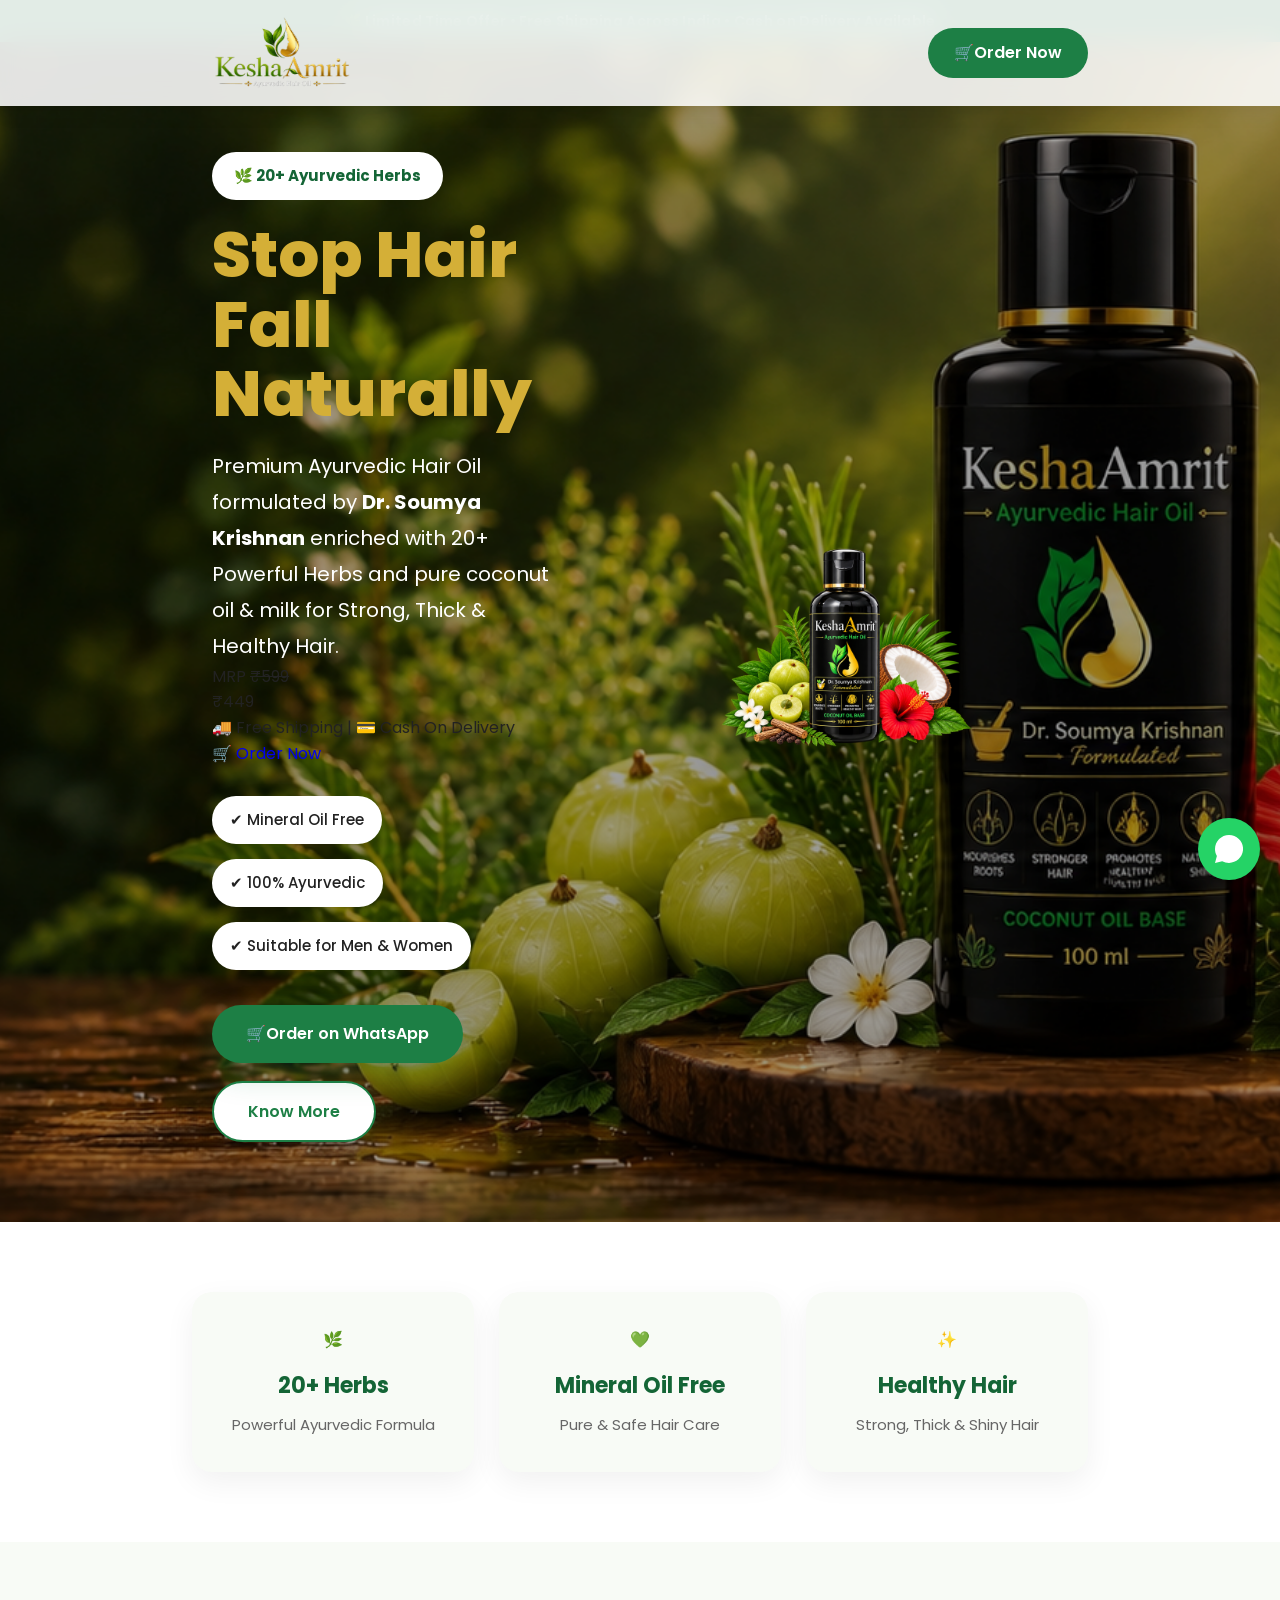
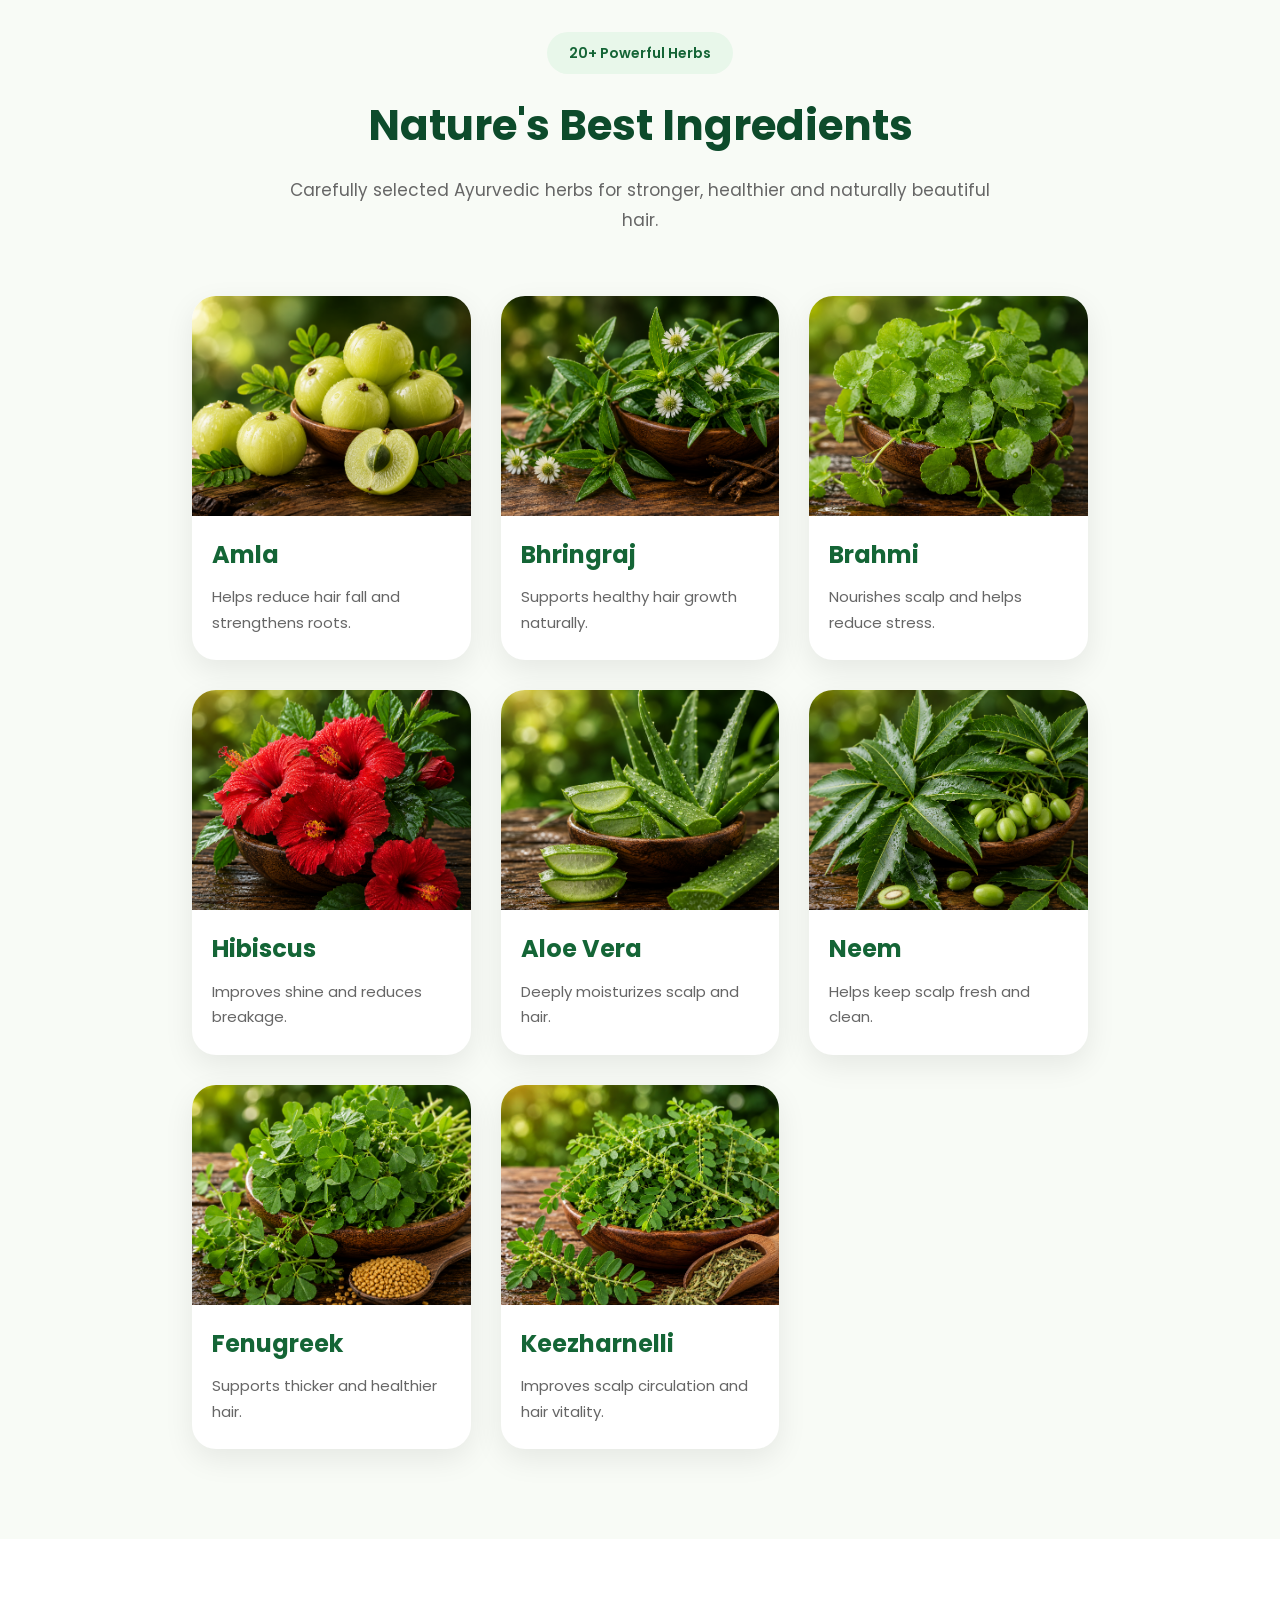
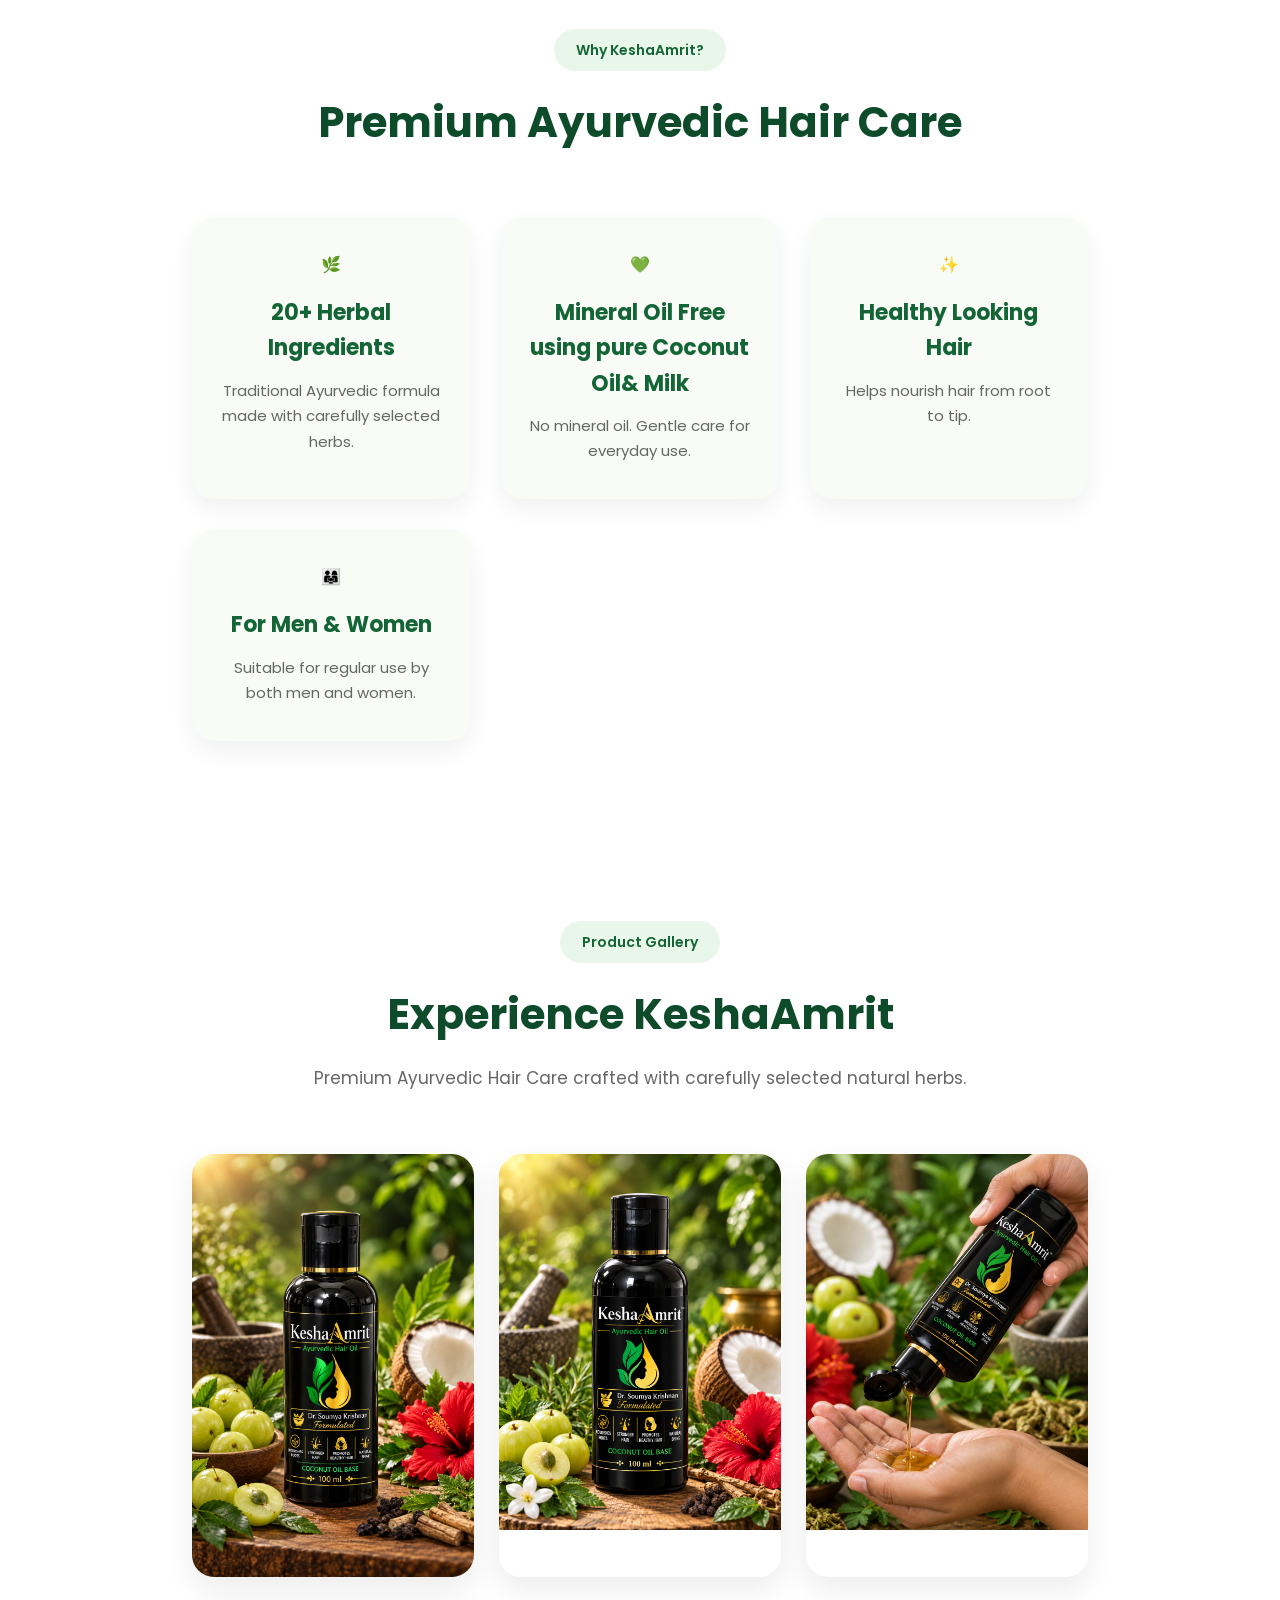
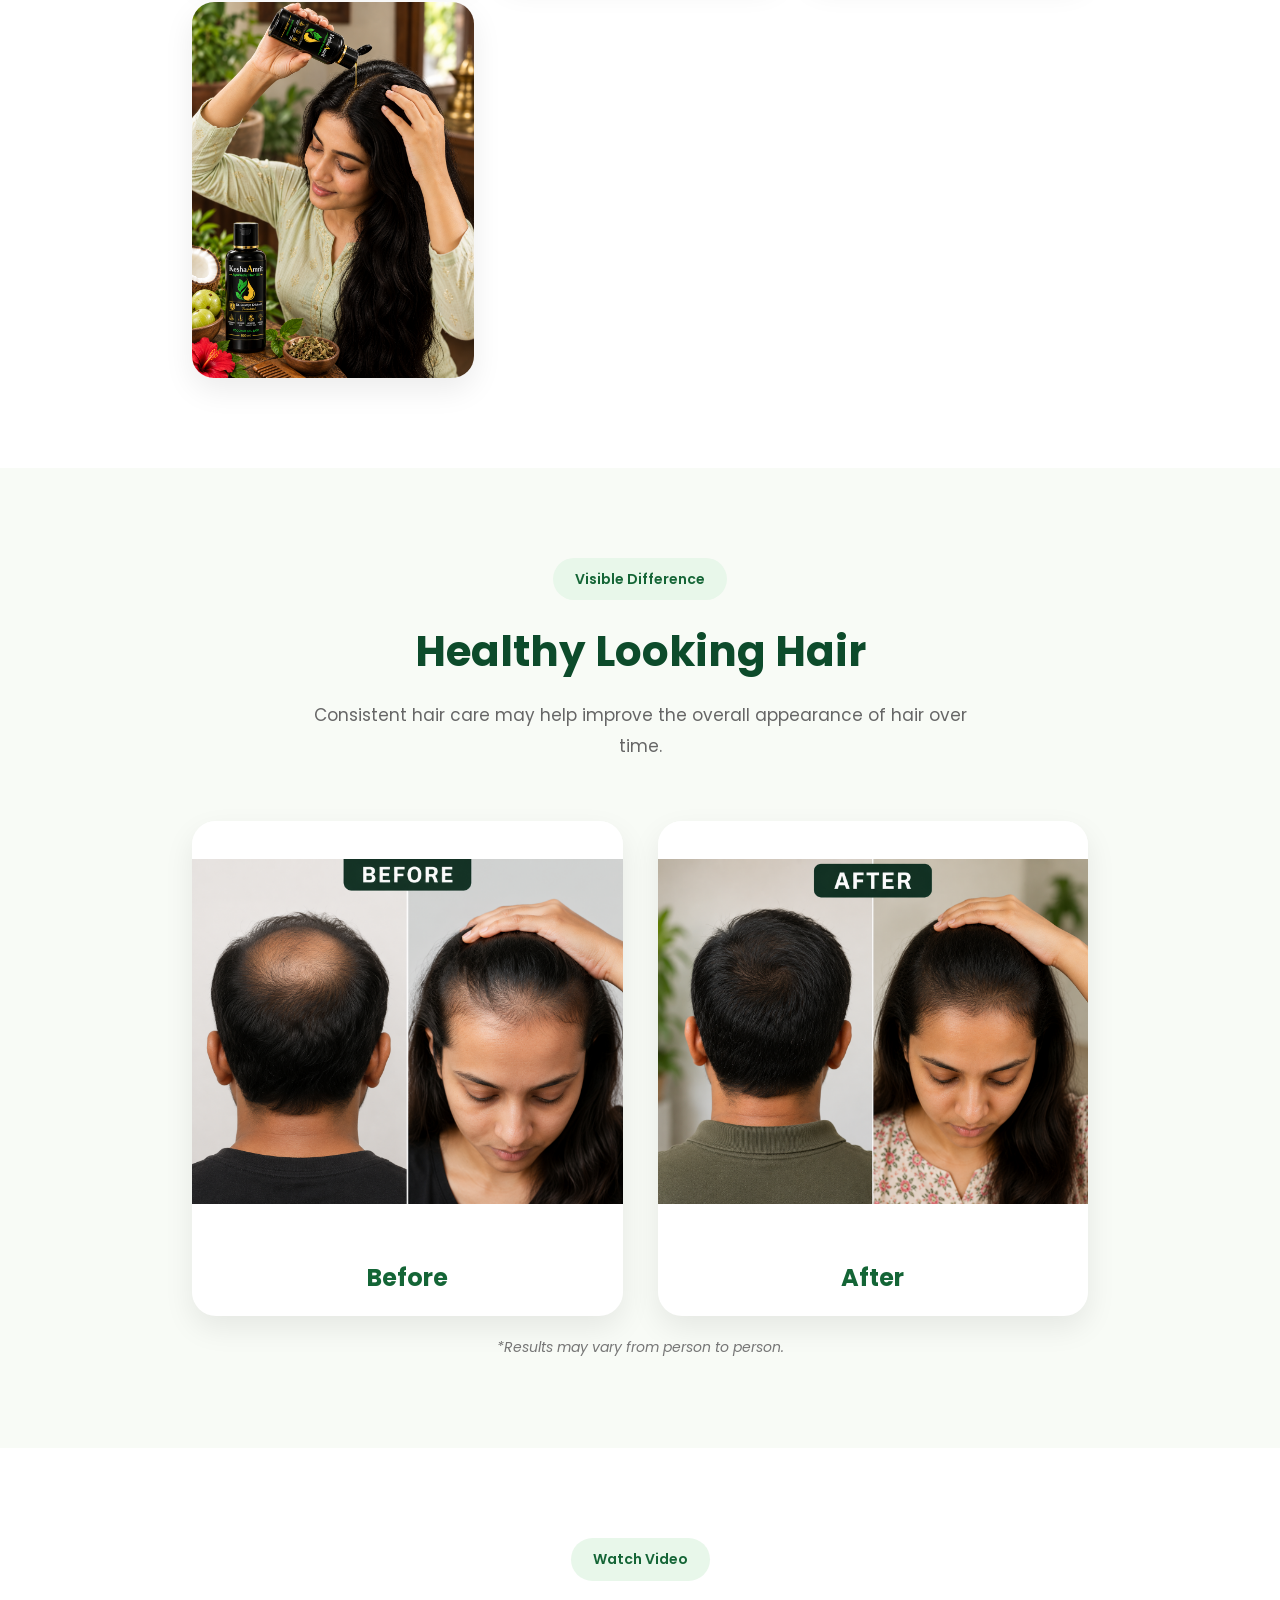
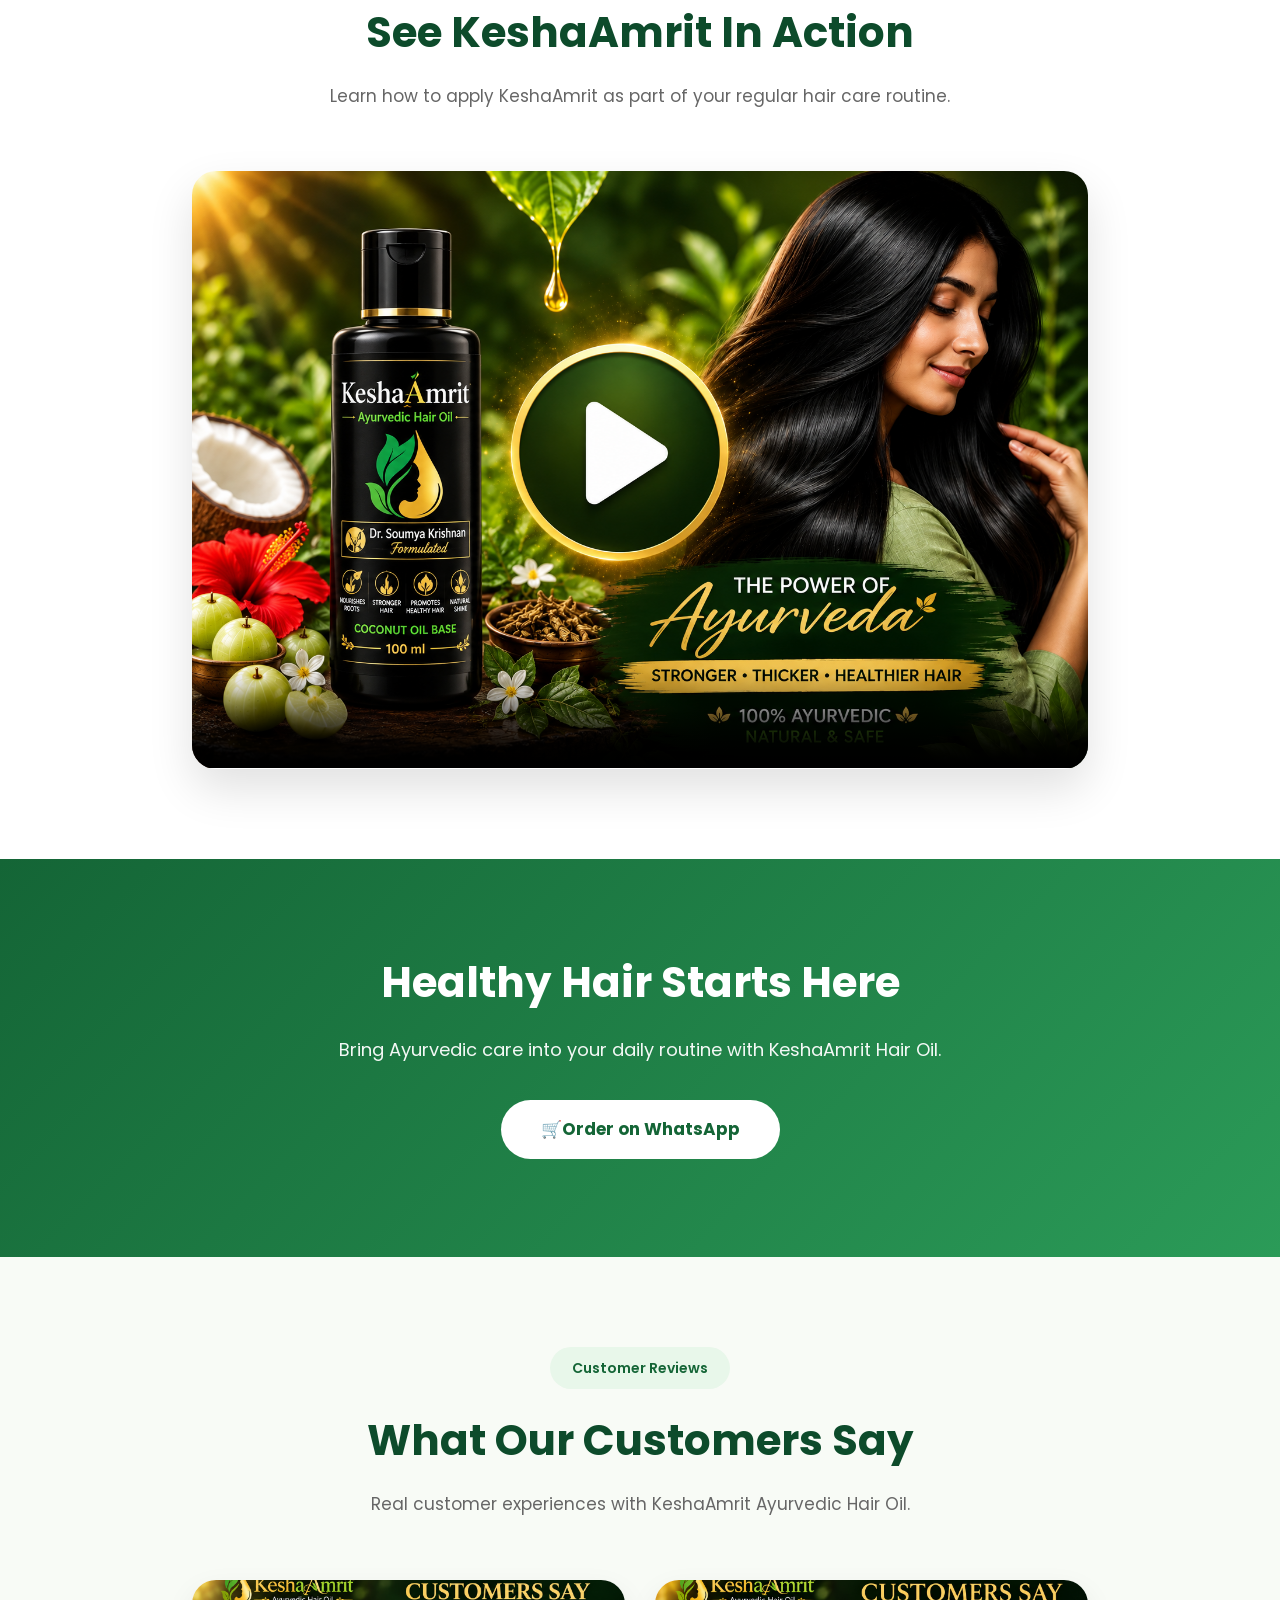
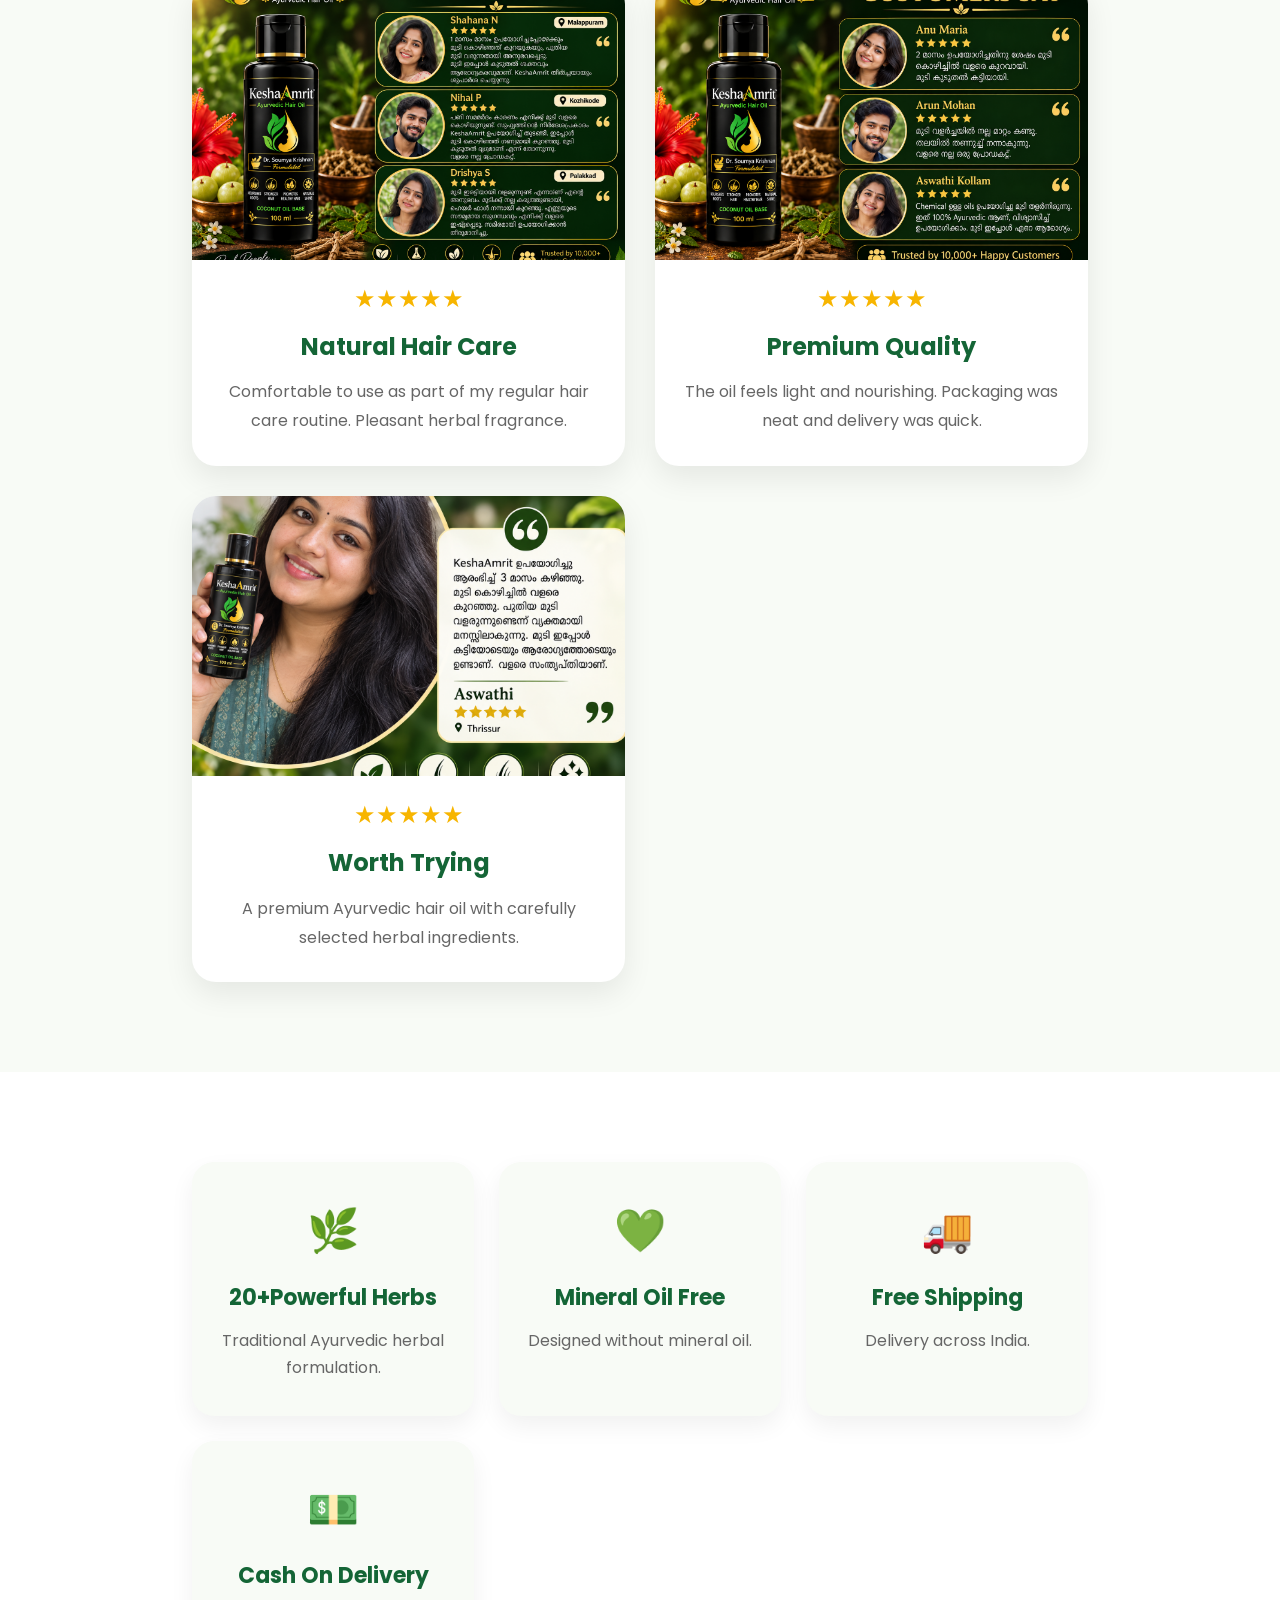
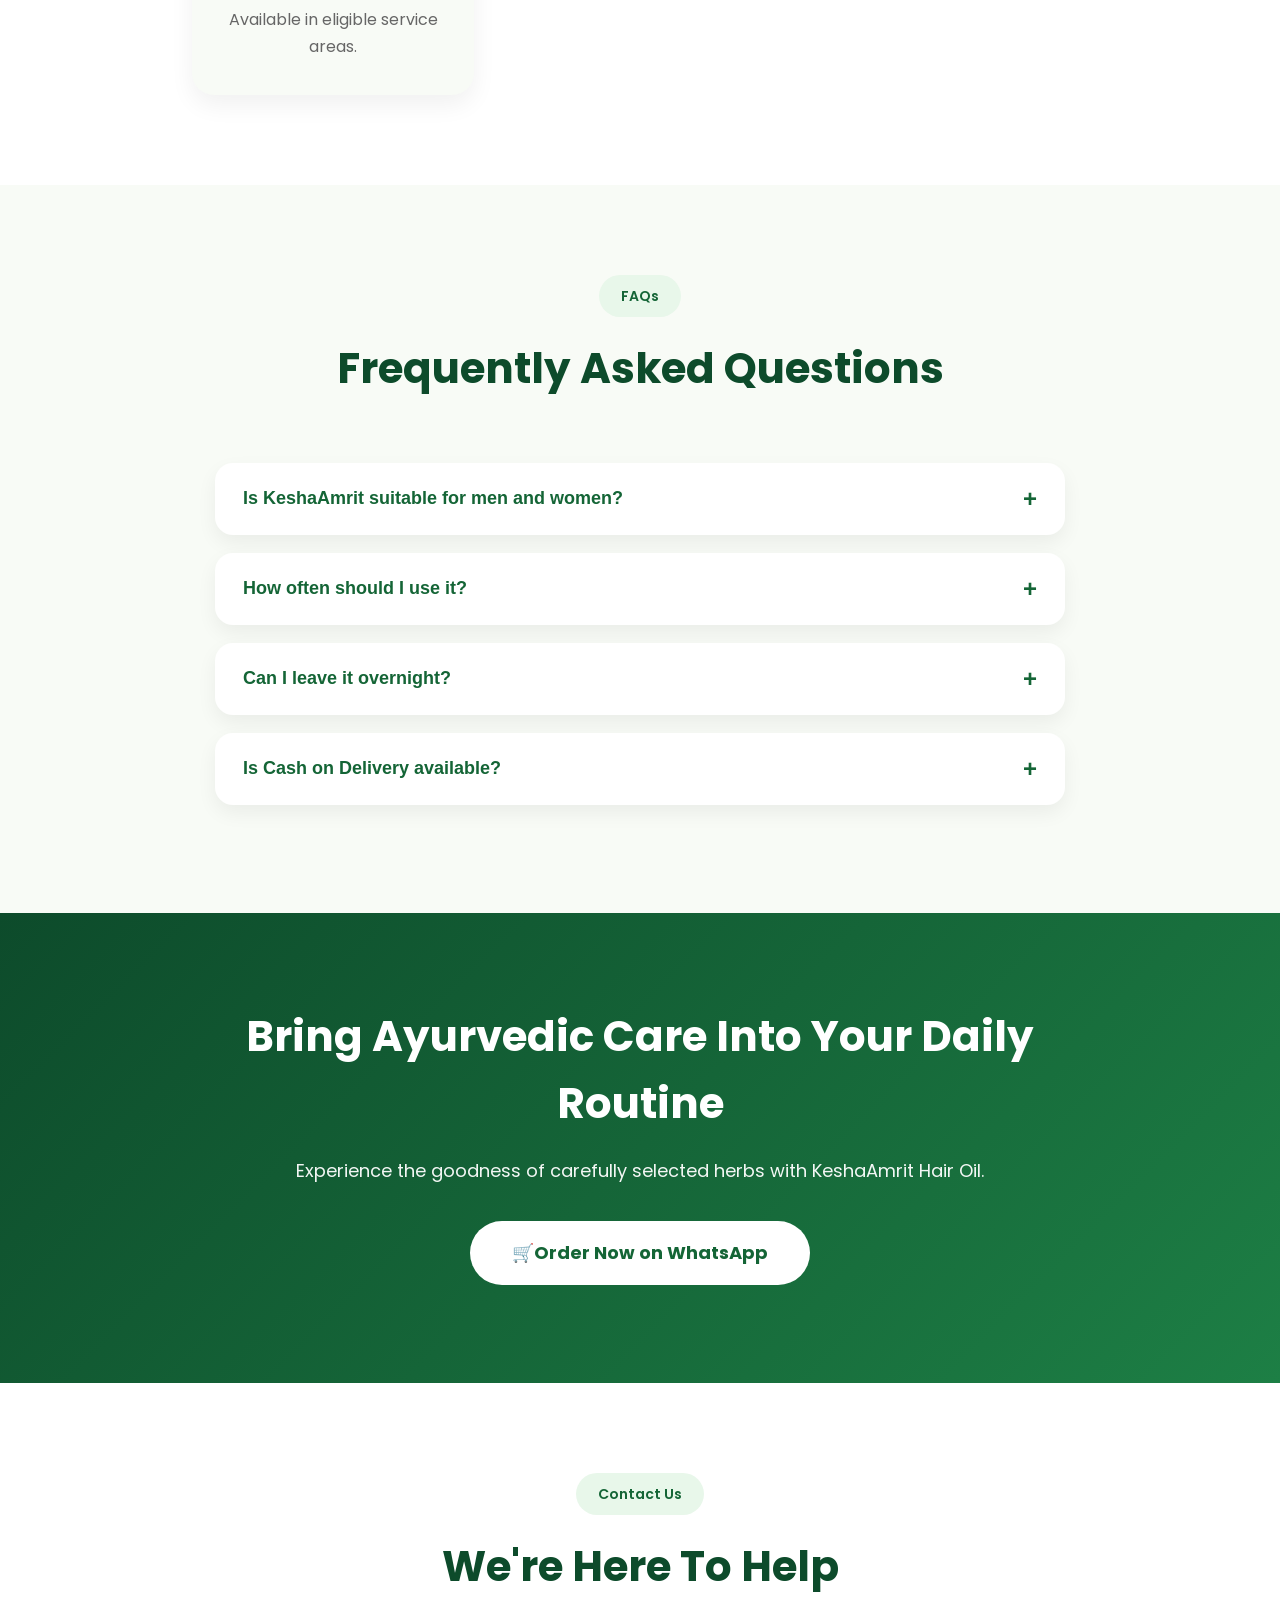
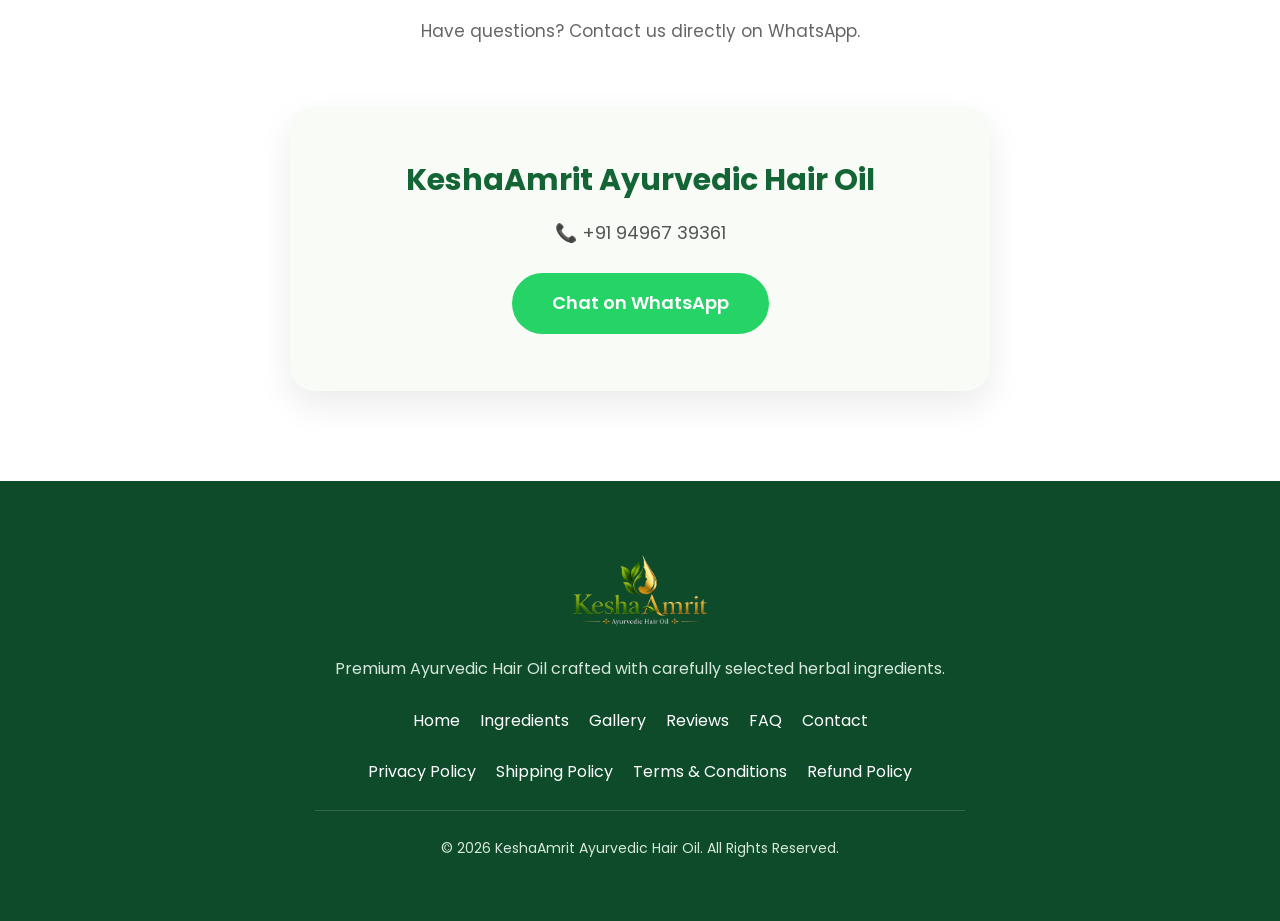
==== index.html @ a68b41e3 "Update index.html" ====
<!DOCTYPE html>
<html lang="en">
<head>
    <meta charset="UTF-8">
    <meta name="viewport" content="width=device-width, initial-scale=1.0">
    <title>KeshaAmrit Ayurvedic Hair Oil formulated by Dr.Soumya Krishnan</title>

    <link rel="preconnect" href="https://fonts.googleapis.com">
    <link rel="preconnect" href="https://fonts.gstatic.com" crossorigin>

    <link href="https://fonts.googleapis.com/css2?family=Poppins:wght@400;500;600;700&display=swap" rel="stylesheet">

    <link rel="stylesheet" href="style.css">
</head>
<body>
<div class="top-bar">
    🌿 Limited Time Offer • Free Shipping Across India • Cash on Delivery Available
</div>
<!-- ===== HEADER ===== -->
<header class="header">
    <div class="container nav">

        <a href="#" class="logo">
            <img src="logo.png" alt="KeshaAmrit Logo">
        </a>
<meta name="viewport" content="width=device-width, initial-scale=1.0">
        <a href="https://wa.me/919496739361" class="order-btn">
            🛒Order Now
        </a>

    </div>
</header>

<!-- ===== HERO ===== -->
<section class="hero">

    <div class="hero-overlay"></div>

    <img src="hero-bg.jpg"
         class="hero-bg"
         alt="KeshaAmrit Background">

    <div class="container hero-content">

        <div class="hero-left">

            <span class="premium-badge">
                🌿 20+ Ayurvedic Herbs
            </span>

            <h1>
                Stop Hair Fall<br>
                Naturally
            </h1>

            <p>
                Premium Ayurvedic Hair Oil formulated by
<strong class="doctor-name">Dr. Soumya Krishnan</strong> enriched with
                20+ Powerful Herbs and pure coconut oil & milk for Strong,
                Thick & Healthy Hair.
            </p>
<div class="product-price">

    <div class="mrp">
        MRP <del>₹599</del>
    </div>

    <div class="sale-price">
        ₹449
    </div>

    <div class="price-benefits">
        🚚 Free Shipping <span>|</span> 💳 Cash On Delivery
    </div>

    <a href="https://wa.me/919496739361" class="price-order-btn">
        🛒 Order Now
    </a>

</div>
            <div class="hero-features">

                <div class="feature">
                    ✔ Mineral Oil Free
                </div>

                <div class="feature">
                    ✔ 100% Ayurvedic
                </div>

                <div class="feature">
                    ✔ Suitable for Men & Women
                </div>

            </div>

            <div class="hero-buttons">

                <a href="https://wa.me/919496739361"
                   class="btn-primary">
                   🛒Order on WhatsApp
                </a>

                <a href="#ingredients"
                   class="btn-secondary">
                   Know More
                </a>

            </div>

        </div>

        <div class="hero-right">

            <img src="bottle.png"
                 alt="KeshaAmrit Hair Oil"
                 class="hero-bottle">

        </div>

    </div>

</section>

<!-- ===== BENEFITS STRIP ===== -->

<section class="benefit-strip">

<div class="container benefit-grid">

<div class="benefit-card">
🌿
<h3>20+ Herbs</h3>
<p>Powerful Ayurvedic Formula</p>
</div>

<div class="benefit-card">
💚
<h3>Mineral Oil Free</h3>
<p>Pure & Safe Hair Care</p>
</div>

<div class="benefit-card">
✨
<h3>Healthy Hair</h3>
<p>Strong, Thick & Shiny Hair</p>
</div>

</div>

</section>

<!-- INGREDIENT SECTION STARTS BELOW -->
<!-- ===========================
     INGREDIENTS SECTION
=========================== -->

<section class="ingredients" id="ingredients">

    <div class="container">

        <div class="section-title">

            <span>20+ Powerful Herbs</span>

            <h2>
                Nature's Best Ingredients
            </h2>

            <p>
                Carefully selected Ayurvedic herbs
                for stronger, healthier and naturally
                beautiful hair.
            </p>

        </div>

        <div class="ingredient-grid">

            <div class="ingredient-card">
                <img src="amla.jpg" alt="Amla">
                <h3>Amla</h3>
                <p>Helps reduce hair fall and strengthens roots.</p>
            </div>

            <div class="ingredient-card">
                <img src="bhringraj.jpg" alt="Bhringraj">
                <h3>Bhringraj</h3>
                <p>Supports healthy hair growth naturally.</p>
            </div>

            <div class="ingredient-card">
                <img src="brahmi.jpg" alt="Brahmi">
                <h3>Brahmi</h3>
                <p>Nourishes scalp and helps reduce stress.</p>
            </div>

            <div class="ingredient-card">
                <img src="hibiscus.jpg" alt="Hibiscus">
                <h3>Hibiscus</h3>
                <p>Improves shine and reduces breakage.</p>
            </div>

            <div class="ingredient-card">
                <img src="aloe-vera.jpg" alt="Aloe Vera">
                <h3>Aloe Vera</h3>
                <p>Deeply moisturizes scalp and hair.</p>
            </div>

            <div class="ingredient-card">
                <img src="neem.jpg" alt="Neem">
                <h3>Neem</h3>
                <p>Helps keep scalp fresh and clean.</p>
            </div>

            <div class="ingredient-card">
                <img src="fenugreek.jpg" alt="Fenugreek">
                <h3>Fenugreek</h3>
                <p>Supports thicker and healthier hair.</p>
            </div>

            <div class="ingredient-card">
                <img src="rosemary.jpg" alt="Rosemary">
                <h3>Keezharnelli</h3>
                <p>Improves scalp circulation and hair vitality.</p>
            </div>

        </div>

    </div>

</section>


<!-- ===========================
     WHY CHOOSE US
=========================== -->

<section class="why-us">

    <div class="container">

        <div class="section-title">

            <span>Why KeshaAmrit?</span>

            <h2>
                Premium Ayurvedic Hair Care
            </h2>

        </div>

        <div class="why-grid">

            <div class="why-card">
                🌿
                <h3>20+ Herbal Ingredients</h3>
                <p>Traditional Ayurvedic formula made with carefully selected herbs.</p>
            </div>

            <div class="why-card">
                💚
                <h3>Mineral Oil Free using pure Coconut Oil& Milk</h3>
                <p>No mineral oil. Gentle care for everyday use.</p>
            </div>

            <div class="why-card">
                ✨
                <h3>Healthy Looking Hair</h3>
                <p>Helps nourish hair from root to tip.</p>
            </div>

            <div class="why-card">
                👨‍👩‍👧
                <h3>For Men & Women</h3>
                <p>Suitable for regular use by both men and women.</p>
            </div>

        </div>

    </div>

</section>

<!-- ===== GALLERY SECTION STARTS BELOW ===== -->
<!-- ==========================================
        GALLERY SECTION
=========================================== -->

<section class="gallery" id="gallery">

<div class="container">

<div class="section-title">

<span>Product Gallery</span>

<h2>Experience KeshaAmrit</h2>

<p>
Premium Ayurvedic Hair Care crafted
with carefully selected natural herbs.
</p>

</div>

<div class="gallery-grid">

<div class="gallery-item">
<img src="gallery1.jpg" alt="Gallery 1">
</div>

<div class="gallery-item">
<img src="gallery2.jpg" alt="Gallery 2">
</div>

<div class="gallery-item">
<img src="gallery3.jpg" alt="Gallery 3">
</div>

<div class="gallery-item">
<img src="gallery4.jpg" alt="Gallery 4">
</div>

</div>

</div>

</section>



<!-- ==========================================
        BEFORE AFTER
=========================================== -->

<section class="before-after">

<div class="container">

<div class="section-title">

<span>Visible Difference</span>

<h2>Healthy Looking Hair</h2>

<p>
Consistent hair care may help improve
the overall appearance of hair over time.
</p>

</div>

<div class="compare-grid">

<div class="compare-card">

<img src="before.jpg">

<h3>Before</h3>

</div>

<div class="compare-card">

<img src="after.jpg">

<h3>After</h3>

</div>

</div>

<p class="compare-note">

*Results may vary from person to person.

</p>

</div>

</section>



<!-- ==========================================
        VIDEO SECTION
=========================================== -->

<section class="video-section" id="video">

<div class="container">

<div class="section-title">

<span>Watch Video</span>

<h2>See KeshaAmrit In Action</h2>

<p>

Learn how to apply KeshaAmrit
as part of your regular hair care routine.

</p>

</div>

<div class="video-wrapper">

<video

poster="video-thumbnail.jpg"

controls

preload="metadata"

playsinline>

<source

src="keshaamrit-video.mp4"

type="video/mp4">

Your browser does not support video.

</video>

</div>

</div>

</section>



<!-- ==========================================
        CTA SECTION
=========================================== -->

<section class="cta-section">

<div class="container">

<h2>

Healthy Hair Starts Here

</h2>

<p>

Bring Ayurvedic care into your daily routine
with KeshaAmrit Hair Oil.

</p>

<a

href="https://wa.me/919496739361"

class="cta-button">

🛒Order on WhatsApp

</a>

</div>

</section>
<!-- ==========================================
        CUSTOMER REVIEWS
========================================== -->

<section class="reviews" id="reviews">

<div class="container">

<div class="section-title">

<span>Customer Reviews</span>

<h2>What Our Customers Say</h2>

<p>
Real customer experiences with
KeshaAmrit Ayurvedic Hair Oil.
</p>

</div>

<div class="review-grid">

<div class="review-card">

<img src="review1.jpg" alt="Customer Review">

<div class="stars">★★★★★</div>

<h3>Natural Hair Care</h3>

<p>
Comfortable to use as part of my regular
hair care routine. Pleasant herbal fragrance.
</p>

</div>

<div class="review-card">

<img src="review2.jpg" alt="Customer Review">

<div class="stars">★★★★★</div>

<h3>Premium Quality</h3>

<p>
The oil feels light and nourishing.
Packaging was neat and delivery was quick.
</p>

</div>

<div class="review-card">

<img src="review3.jpg" alt="Customer Review">

<div class="stars">★★★★★</div>

<h3>Worth Trying</h3>

<p>
A premium Ayurvedic hair oil with
carefully selected herbal ingredients.
</p>

</div>

</div>

</div>

</section>



<!-- ==========================================
        TRUST SECTION
========================================== -->

<section class="trust-section">

<div class="container">

<div class="trust-grid">

<div class="trust-card">

<div class="trust-icon">🌿</div>

<h3>20+Powerful Herbs</h3>

<p>
Traditional Ayurvedic herbal formulation.
</p>

</div>

<div class="trust-card">

<div class="trust-icon">💚</div>

<h3>Mineral Oil Free</h3>

<p>
Designed without mineral oil.
</p>

</div>

<div class="trust-card">

<div class="trust-icon">🚚</div>

<h3>Free Shipping</h3>

<p>
Delivery across India.
</p>

</div>

<div class="trust-card">

<div class="trust-icon">💵</div>

<h3>Cash On Delivery</h3>

<p>
Available in eligible service areas.
</p>

</div>

</div>

</div>

</section>



<!-- ==========================================
        FAQ SECTION
========================================== -->

<section class="faq" id="faq">

<div class="container">

<div class="section-title">

<span>FAQs</span>

<h2>Frequently Asked Questions</h2>

</div>

<div class="faq-box">

<div class="faq-item">

<button class="faq-question">

Is KeshaAmrit suitable for men and women?

<span>+</span>

</button>

<div class="faq-answer">

<p>

Yes. KeshaAmrit is designed for both
men and women and is suitable for most
hair types.

</p>

</div>

</div>



<div class="faq-item">

<button class="faq-question">

How often should I use it?

<span>+</span>

</button>

<div class="faq-answer">

<p>

Apply 2–3 times every week or as
part of your regular hair care routine.

</p>

</div>

</div>



<div class="faq-item">

<button class="faq-question">

Can I leave it overnight?

<span>+</span>

</button>

<div class="faq-answer">

<p>

Yes. Many people prefer leaving the oil
overnight before washing with shampoo.

</p>

</div>

</div>



<div class="faq-item">

<button class="faq-question">

Is Cash on Delivery available?

<span>+</span>

</button>

<div class="faq-answer">

<p>

Yes. Cash on Delivery is available
for most serviceable locations.

</p>

</div>

</div>

</div>

</div>

</section>



<!-- ==========================================
        PREMIUM CTA
========================================== -->

<section class="premium-cta">

<div class="container">

<h2>

Bring Ayurvedic Care Into Your Daily Routine

</h2>

<p>

Experience the goodness of carefully
selected herbs with KeshaAmrit Hair Oil.

</p>

<a

href="https://wa.me/919496739361"

class="premium-btn">

🛒Order Now on WhatsApp

</a>

</div>

</section>
<!-- ==========================================
        CONTACT SECTION
========================================== -->

<section class="contact-section" id="contact">

    <div class="container">

        <div class="section-title">

            <span>Contact Us</span>

            <h2>We're Here To Help</h2>

            <p>
                Have questions? Contact us directly on WhatsApp.
            </p>

        </div>

        <div class="contact-box">

            <h3>KeshaAmrit Ayurvedic Hair Oil</h3>

            <p>📞 +91 94967 39361</p>

            <a href="https://wa.me/919496739361"
               class="contact-btn">
               Chat on WhatsApp
            </a>

        </div>

    </div>

</section>



<!-- ==========================================
        FOOTER
========================================== -->

<footer class="footer">

<div class="container">

<img
src="logo.png"
alt="KeshaAmrit Logo"
class="footer-logo">

<p>

Premium Ayurvedic Hair Oil crafted
with carefully selected herbal ingredients.

</p>

<div class="footer-links">

<a href="#">Home</a>

<a href="#ingredients">Ingredients</a>

<a href="#gallery">Gallery</a>

<a href="#reviews">Reviews</a>

<a href="#faq">FAQ</a>

<a href="#contact">Contact</a>

</div>

<div class="policy-links">

<a href="#">Privacy Policy</a>

<a href="#">Shipping Policy</a>

<a href="#">Terms & Conditions</a>

<a href="#">Refund Policy</a>

</div>

<p class="copyright">

© 2026 KeshaAmrit Ayurvedic Hair Oil.
All Rights Reserved.

</p>

</div>

</footer>



<!-- ==========================================
        FLOATING WHATSAPP BUTTON
========================================== -->

<a
href="https://wa.me/919496739361"
class="floating-whatsapp"
target="_blank"
aria-label="Chat on WhatsApp">

<svg xmlns="http://www.w3.org/2000/svg"
width="28"
height="28"
fill="currentColor"
viewBox="0 0 16 16">

<path d="M13.601 2.326A7.854 7.854 0 0 0 8.021 0C3.596 0 0 3.593 0 8.018c0 1.412.37 2.791 1.073 4.005L0 16l4.093-1.053a8.04 8.04 0 0 0 3.928 1.002h.003c4.425 0 8.019-3.594 8.019-8.019a7.95 7.95 0 0 0-2.442-5.604z"/>

</svg>

</a>



<!-- ==========================================
        JAVASCRIPT
========================================== -->

<script src="script.js"></script>

</body>
</html>
---- style.css ----
/* ==========================================
   KeshaAmrit Website V2.0
========================================== */

*{
    margin:0;
    padding:0;
    box-sizing:border-box;
}

html{
    scroll-behavior:smooth;
}

body{
    font-family:'Poppins',sans-serif;
    background:#f8fbf6;
    color:#222;
    line-height:1.6;
    overflow-x:hidden;
}

img{
    max-width:100%;
    display:block;
}

a{
    text-decoration:none;
}

.container{
    width:70%;
    max-width:1200px;
    margin:auto;
}
.top-bar{
    background:#146536;
    color:#fff;
    text-align:center;
    padding:10px 15px;
    font-size:14px;
    font-weight:600;
    letter-spacing:.3px;
}

@media (max-width:768px){
    .top-bar{
        font-size:13px;
        padding:8px 10px;
    }
}
/* ==========================================
   HEADER
========================================== */

.header{
    position:fixed;
    top:0;
    left:0;
    width:100%;
    z-index:1000;
    background:rgba(255,255,255,.88);
    backdrop-filter:blur(14px);
    box-shadow:0 5px 20px rgba(0,0,0,.08);
}

.nav{
    display:flex;
    justify-content:space-between;
    align-items:center;
    padding:14px 0;
}

.logo img{
    width:180px;
    max-width:100%;
    height:auto;
}

}
.order-btn{
    display:inline-flex;
    align-items:center;
    justify-content:center;
    background:#1d7f45;
    color:#fff !important;
    padding:12px 24px;
    border-radius:50px;
    font-size:16px;
    font-weight:600;
    text-decoration:none;
    min-width:150px;
}
.header .order-btn{
    color:#fff !important;
}
.order-btn{
    background:#1d7f45;
    color:#fff;
    padding:12px 26px;
    border-radius:50px;
    font-weight:600;
    transition:.3s;
}

.order-btn:hover{
    background:#146536;
    transform:translateY(-2px);
}

/* ==========================================
   HERO SECTION
========================================== */

.hero{
    position:relative;
    min-height:100vh;
    display:flex;
    align-items:center;
    overflow:hidden;
    padding:110px 0 80px;
}

.hero-bg{
    position:absolute;
    inset:0;
    width:100%;
    height:100%;
    object-fit:cover;
    z-index:0;
}

.hero-overlay{
    position:absolute;
    inset:0;
    background:rgba(0,0,0,.38);
    z-index:1;
}

.hero-content{
    position:relative;
    z-index:2;
    max-width:1200px;
    margin:auto;
    padding:0 20px;

    display:grid;
    grid-template-columns:340px 1fr;
    gap:70px;
    align-items:center;
}

/* LEFT - Bottle */

.hero-right{
    display:flex;
    justify-content:center;
    align-items:center;
}

.hero-bottle{
    width:300px;
    max-width:100%;
    display:block;

    filter:drop-shadow(0 25px 45px rgba(0,0,0,.35));

    animation:floatBottle 4s ease-in-out infinite;
}

/* RIGHT - Content */

.hero-left h1{
    font-size:64px;
    line-height:1.08;
    color:#D4AF37;
    margin:20px 0;
    font-weight:800;
}

.hero-left p{
    font-size:20px;
    color:#fff;
    line-height:1.8;
    max-width:600px;
}

.premium-badge{
    display:inline-block;
    background:#ffffff;
    color:#146536;
    padding:12px 22px;
    border-radius:40px;
    font-size:15px;
    font-weight:700;
}

.hero-features{
    display:flex;
    flex-wrap:wrap;
    gap:15px;
    margin:35px 0;
}

.feature{
    background:#fff;
    padding:15px 22px;
    border-radius:40px;
    font-weight:600;
}

.hero-buttons{
    display:flex;
    gap:20px;
    margin-top:35px;
}

.btn-primary{
    background:#1E8E4A;
    color:#fff;
}

.btn-secondary{
    background:#fff;
    color:#146536;
}

.btn-primary,
.btn-secondary{
    padding:17px 34px;
    border-radius:50px;
    text-decoration:none;
    font-weight:700;
    transition:.3s;
}

.btn-primary:hover{
    transform:translateY(-4px);
}

.btn-secondary:hover{
    transform:translateY(-4px);
}

/* Floating Bottle */

@keyframes floatBottle{

0%{
transform:translateY(0);
}

50%{
transform:translateY(-10px);
}

100%{
transform:translateY(0);
}

}

/* ==========================
   MOBILE
========================== */

@media(max-width:992px){

.hero{
padding:90px 0 60px;
}

.hero-content{
grid-template-columns:1fr;
text-align:center;
gap:40px;
}

.hero-right{
order:-1;
}

.hero-bottle{
width:220px;
}

.hero-left h1{
font-size:42px;
}

.hero-left p{
font-size:17px;
margin:auto;
}

.hero-features{
justify-content:center;
}

.hero-buttons{
flex-direction:column;
align-items:center;
}

.btn-primary,
.btn-secondary{
width:100%;
max-width:320px;
text-align:center;
}

}
/* ===============================
   MOBILE HERO FIX
================================ */
@media (max-width:768px){

.hero{
    padding:90px 20px 50px;
    min-height:auto;
}

.hero-content{
    display:flex;
    flex-direction:column;
    align-items:center;
    text-align:center;
    gap:30px;
}

.hero-left,
.hero-right{
    width:100%;
}

.hero-logo{
    width:180px;
    max-width:60%;
    margin:0 auto 20px;
}

.hero h1{
    font-size:38px;
    line-height:1.15;
}

.hero p{
    font-size:16px;
    line-height:1.7;
}

.hero-icons{
    grid-template-columns:1fr 1fr;
    gap:12px;
}

.hero-buttons{
    flex-direction:column;
    width:100%;
}

.hero-buttons .btn,
.hero-buttons .btn-primary,
.hero-buttons .btn-secondary{
    width:100%;
    max-width:320px;
}

.hero-bottle{
    width:170px;
    margin:20px auto 0;
}
}
/* ==========================================
   HERO FEATURES
========================================== */

.hero-features{
    display:flex;
    flex-wrap:wrap;
    gap:15px;
    margin:30px 0;
}

.feature{
    background:#fff;
    padding:12px 18px;
    border-radius:40px;
    font-size:15px;
    font-weight:500;
    box-shadow:0 8px 25px rgba(0,0,0,.08);
    transition:.3s;
}

.feature:hover{
    transform:translateY(-5px);
    box-shadow:0 12px 30px rgba(0,0,0,.12);
}

/* ==========================================
   HERO BUTTONS
========================================== */

.hero-buttons{
    display:flex;
    flex-wrap:wrap;
    gap:18px;
    margin-top:35px;
}

.btn-primary{
    background:#1d7f45;
    color:#fff;
    padding:16px 34px;
    border-radius:50px;
    font-size:16px;
    font-weight:600;
    transition:.3s;
    box-shadow:0 12px 30px rgba(29,127,69,.25);
}

.btn-primary:hover{
    background:#146536;
    transform:translateY(-3px);
}

.btn-secondary{
    background:#fff;
    color:#1d7f45;
    border:2px solid #1d7f45;
    padding:16px 34px;
    border-radius:50px;
    font-size:16px;
    font-weight:600;
    transition:.3s;
}

.btn-secondary:hover{
    background:#1d7f45;
    color:#fff;
}

/* ==========================================
   BENEFIT STRIP
========================================== */

.benefit-strip{
    background:#fff;
    padding:70px 0;
}

.benefit-grid{
    display:grid;
    grid-template-columns:repeat(3,1fr);
    gap:25px;
}

.benefit-card{
    background:#f8fbf6;
    border-radius:20px;
    padding:35px;
    text-align:center;
    transition:.35s;
    box-shadow:0 10px 30px rgba(0,0,0,.06);
}

.benefit-card:hover{
    transform:translateY(-8px);
    box-shadow:0 18px 40px rgba(0,0,0,.10);
}

.benefit-card h3{
    margin:15px 0 10px;
    color:#146536;
    font-size:22px;
}

.benefit-card p{
    color:#666;
    font-size:15px;
}

/* ==========================================
   FLOATING BOTTLE ANIMATION
========================================== */

@keyframes floatBottle{

    0%{
        transform:translateY(0);
    }

    50%{
        transform:translateY(-12px);
    }

    100%{
        transform:translateY(0);
    }

}
/* ==========================================
   COMMON SECTION
========================================== */

section{
    padding:90px 0;
}

.section-title{
    text-align:center;
    max-width:700px;
    margin:0 auto 60px;
}

.section-title span{
    display:inline-block;
    background:#e8f7ea;
    color:#146536;
    padding:10px 22px;
    border-radius:40px;
    font-size:14px;
    font-weight:600;
    margin-bottom:18px;
}

.section-title h2{
    font-size:42px;
    color:#0d4b2b;
    margin-bottom:15px;
    font-weight:700;
}

.section-title p{
    color:#666;
    font-size:17px;
    line-height:1.8;
}

/* ==========================================
   INGREDIENTS
========================================== */

.ingredients{
    background:#f8fbf6;
}

.ingredient-grid{
    display:grid;
    grid-template-columns:repeat(auto-fit,minmax(250px,1fr));
    gap:30px;
}

.ingredient-card{
    background:#fff;
    border-radius:24px;
    overflow:hidden;
    box-shadow:0 10px 30px rgba(0,0,0,.08);
    transition:.35s;
}

.ingredient-card:hover{
    transform:translateY(-10px);
    box-shadow:0 20px 45px rgba(0,0,0,.15);
}

.ingredient-card img{
    width:100%;
    height:220px;
    object-fit:cover;
    transition:.4s;
}

.ingredient-card:hover img{
    transform:scale(1.08);
}

.ingredient-card h3{
    padding:20px 20px 10px;
    font-size:24px;
    color:#146536;
    font-weight:700;
}

.ingredient-card p{
    padding:0 20px 25px;
    color:#666;
    line-height:1.7;
    font-size:15px;
}

/* ==========================================
   WHY CHOOSE US
========================================== */

.why-us{
    background:#ffffff;
}

.why-grid{
    display:grid;
    grid-template-columns:repeat(auto-fit,minmax(250px,1fr));
    gap:30px;
}

.why-card{
    background:#f8fbf6;
    border-radius:22px;
    padding:35px 28px;
    text-align:center;
    box-shadow:0 10px 25px rgba(0,0,0,.06);
    transition:.35s;
}

.why-card:hover{
    transform:translateY(-8px);
    box-shadow:0 18px 40px rgba(0,0,0,.10);
}

.why-card h3{
    margin:18px 0 12px;
    color:#146536;
    font-size:22px;
}

.why-card p{
    color:#666;
    line-height:1.7;
    font-size:15px;
}
/* ==========================================
   GALLERY
========================================== */

.gallery{
    background:#ffffff;
}

.gallery-grid{
    display:grid;
    grid-template-columns:repeat(auto-fit,minmax(260px,1fr));
    gap:25px;
}

.gallery-item{
    overflow:hidden;
    border-radius:22px;
    box-shadow:0 12px 30px rgba(0,0,0,.08);
    transition:.35s;
    background:#fff;
}

.gallery-item img{
    width:100%;
    height:300px;
    object-fit:cover;
    transition:.45s;
}

.gallery-item:hover{
    transform:translateY(-8px);
    box-shadow:0 20px 40px rgba(0,0,0,.12);
}
.gallery img{
    width:100%;
    height:auto;
    object-fit:contain;
}
.gallery-item:hover img{
    transform:scale(1.08);
}

/* ==========================================
   BEFORE & AFTER
========================================== */

.before-after{
    background:#f8fbf6;
}

.compare-grid{
    display:grid;
    grid-template-columns:repeat(2,1fr);
    gap:35px;
    margin-top:40px;
}

.compare-card{
    background:#fff;
    border-radius:24px;
    overflow:hidden;
    box-shadow:0 12px 30px rgba(0,0,0,.08);
    transition:.35s;
}

.compare-card:hover{
    transform:translateY(-8px);
}

.compare-card img{
    width:100%;
    height:420px;
    object-fit:contain;
    background:#fff;
}

.compare-card h3{
    text-align:center;
    padding:18px;
    color:#146536;
    font-size:24px;
}

.compare-note{
    text-align:center;
    margin-top:20px;
    color:#777;
    font-size:14px;
    font-style:italic;
}

/* ==========================================
   VIDEO SECTION
========================================== */

.video-section{
    background:#ffffff;
}

.video-wrapper{
    max-width:900px;
    margin:40px auto 0;
    overflow:hidden;
    border-radius:24px;
    box-shadow:0 20px 45px rgba(0,0,0,.12);
}

.video-wrapper video{
    width:100%;
    display:block;
}

/* ==========================================
   CTA SECTION
========================================== */

.cta-section{
    background:linear-gradient(135deg,#146536,#2b9b58);
    color:#fff;
    text-align:center;
}

.cta-section h2{
    font-size:42px;
    margin-bottom:20px;
}

.cta-section p{
    max-width:700px;
    margin:0 auto 35px;
    font-size:18px;
    opacity:.95;
}

.cta-button{
    display:inline-block;
    background:#fff;
    color:#146536;
    padding:16px 40px;
    border-radius:50px;
    font-size:17px;
    font-weight:700;
    transition:.3s;
}

.cta-button:hover{
    transform:translateY(-3px);
    box-shadow:0 15px 35px rgba(0,0,0,.18);
}
/* ==========================================
   CUSTOMER REVIEWS
========================================== */

.reviews{
    background:#f8fbf6;
}

.review-grid{
    display:grid;
    grid-template-columns:repeat(auto-fit,minmax(300px,1fr));
    gap:30px;
}

.review-card{
    background:#fff;
    border-radius:24px;
    overflow:hidden;
    text-align:center;
    box-shadow:0 12px 30px rgba(0,0,0,.08);
    transition:.35s;
}

.review-card:hover{
    transform:translateY(-10px);
    box-shadow:0 22px 45px rgba(0,0,0,.12);
}

.review-card img{
    width:100%;
    height:280px;
    object-fit:cover;
}

.stars{
    color:#f7b500;
    font-size:24px;
    margin:20px 0 10px;
}

.review-card h3{
    color:#146536;
    font-size:24px;
    margin-bottom:12px;
}

.review-card p{
    padding:0 25px 30px;
    color:#666;
    line-height:1.8;
}

/* ==========================================
   TRUST SECTION
========================================== */

.trust-section{
    background:#ffffff;
}

.trust-grid{
    display:grid;
    grid-template-columns:repeat(auto-fit,minmax(240px,1fr));
    gap:25px;
}

.trust-card{
    background:#f8fbf6;
    border-radius:22px;
    padding:35px 25px;
    text-align:center;
    transition:.35s;
    box-shadow:0 10px 25px rgba(0,0,0,.06);
}

.trust-card:hover{
    transform:translateY(-8px);
    box-shadow:0 18px 40px rgba(0,0,0,.10);
}

.trust-icon{
    font-size:42px;
    margin-bottom:15px;
}

.trust-card h3{
    color:#146536;
    margin-bottom:12px;
    font-size:22px;
}

.trust-card p{
    color:#666;
    line-height:1.7;
}

/* ==========================================
   FAQ
========================================== */

.faq{
    background:#f8fbf6;
}

.faq-box{
    max-width:850px;
    margin:auto;
}

.faq-item{
    background:#fff;
    border-radius:18px;
    margin-bottom:18px;
    overflow:hidden;
    box-shadow:0 8px 20px rgba(0,0,0,.06);
}

.faq-question{
    width:100%;
    border:none;
    background:none;
    display:flex;
    justify-content:space-between;
    align-items:center;
    padding:22px 28px;
    font-size:18px;
    font-weight:600;
    cursor:pointer;
    color:#146536;
}

.faq-answer{
    display:none;
    padding:0 28px 22px;
}

.faq-answer p{
    color:#666;
    line-height:1.8;
}

/* ==========================================
   PREMIUM CTA
========================================== */

.premium-cta{
    background:linear-gradient(135deg,#0d4b2b,#1d7f45);
    color:#fff;
    text-align:center;
}

.premium-cta h2{
    font-size:42px;
    margin-bottom:20px;
}

.premium-cta p{
    max-width:700px;
    margin:0 auto 35px;
    font-size:18px;
    opacity:.95;
}

.premium-btn{
    display:inline-block;
    background:#fff;
    color:#146536;
    padding:18px 42px;
    border-radius:50px;
    font-size:18px;
    font-weight:700;
    transition:.3s;
}

.premium-btn:hover{
    transform:translateY(-4px);
    box-shadow:0 15px 35px rgba(0,0,0,.20);
}
/* ==========================================
   CONTACT SECTION
========================================== */

.contact-section{
    background:#ffffff;
}

.contact-box{
    max-width:700px;
    margin:40px auto 0;
    background:#f8fbf6;
    border-radius:25px;
    padding:50px 35px;
    text-align:center;
    box-shadow:0 15px 35px rgba(0,0,0,.08);
}

.contact-box h3{
    font-size:30px;
    color:#146536;
    margin-bottom:15px;
}

.contact-box p{
    font-size:18px;
    color:#555;
    margin-bottom:25px;
}

.contact-btn{
    display:inline-block;
    background:#25D366;
    color:#fff;
    padding:16px 40px;
    border-radius:50px;
    font-size:18px;
    font-weight:600;
    transition:.3s;
}

.contact-btn:hover{
    background:#1ebc59;
    transform:translateY(-3px);
}

/* ==========================================
   FOOTER
========================================== */

.footer{
    background:#0d4b2b;
    color:#fff;
    text-align:center;
    padding:70px 0 35px;
}

.footer-logo{
    width:180px;
    margin:0 auto 25px;
}

.footer p{
    color:#d7e7db;
    max-width:650px;
    margin:0 auto 25px;
    line-height:1.8;
}

.footer-links,
.policy-links{
    display:flex;
    justify-content:center;
    flex-wrap:wrap;
    gap:20px;
    margin-bottom:25px;
}

.footer-links a,
.policy-links a{
    color:#ffffff;
    transition:.3s;
}

.footer-links a:hover,
.policy-links a:hover{
    color:#9be3b3;
}

.copyright{
    border-top:1px solid rgba(255,255,255,.15);
    padding-top:25px;
    margin-top:20px;
    font-size:14px;
    color:#cfe5d5;
}

/* ==========================================
   FLOATING WHATSAPP
========================================== */

.floating-whatsapp{
    position:fixed;
    right:20px;
    bottom:20px;
    width:62px;
    height:62px;
    border-radius:50%;
    background:#25D366;
    color:#fff;
    display:flex;
    align-items:center;
    justify-content:center;
    box-shadow:0 12px 30px rgba(0,0,0,.25);
    z-index:9999;
    transition:.3s;
}

.floating-whatsapp:hover{
    transform:scale(1.08);
}

/* ==========================================
   TABLET RESPONSIVE
========================================== */

@media (max-width:992px){

.hero-content{
    grid-template-columns:1fr;
    text-align:center;
}

.hero-left{
    order:2;
}

.hero-right{
    order:1;
}

.hero-bottle{
    width:320px;
}

.hero-features,
.hero-buttons{
    justify-content:center;
}

.compare-grid{
    grid-template-columns:1fr;
}

}
/* ==========================================
   MOBILE RESPONSIVE
========================================== */

@media (max-width:768px){

.header{
    padding:8px 0;
}

.logo img{
    width:220px;
    height:auto;
}

.order-btn{
    padding:10px 18px;
    font-size:14px;
}

.hero{
    min-height:auto;
    padding:120px 0 70px;
}

.hero-content{
    gap:30px;
}

.hero-left h1{
    font-size:38px;
    line-height:1.25;
}

.hero-left p{
    font-size:16px;
}

.hero-bottle{
    width:340px;
}

.hero-features{
    gap:10px;
}

.feature{
    width:100%;
    text-align:center;
    font-size:14px;
}

.hero-buttons{
    flex-direction:column;
}

.btn-primary,
.btn-secondary{
    width:100%;
    text-align:center;
}

.section-title{
    margin-bottom:40px;
}

.section-title h2{
    font-size:30px;
}

.section-title p{
    font-size:15px;
}

.benefit-grid,
.ingredient-grid,
.why-grid,
.gallery-grid,
.review-grid,
.trust-grid{
    grid-template-columns:1fr;
}

.compare-card img{
    height:260px;
}

.video-wrapper{
    border-radius:18px;
}

.contact-box{
    padding:35px 20px;
}

.contact-box h3{
    font-size:24px;
}

.footer-links,
.policy-links{
    flex-direction:column;
    gap:12px;
}

.floating-whatsapp{
    width:58px;
    height:58px;
    right:15px;
    bottom:15px;
}

}

/* ==========================================
   EXTRA SMALL DEVICES
========================================== */

@media (max-width:480px){

.container{
    width:92%;
}

.hero-left h1{
    font-size:30px;
}

.hero-left p{
    font-size:15px;
}

.hero-bottle{
    width:220px;
}

.section-title h2{
    font-size:26px;
}

.section-title span{
    font-size:12px;
    padding:8px 16px;
}

.benefit-card,
.ingredient-card,
.why-card,
.review-card,
.trust-card{
    border-radius:18px;
}

.cta-button,
.premium-btn,
.contact-btn{
    width:100%;
}

.order-btn{
    font-size:13px;
    padding:9px 14px;
}

}

/* ==========================================
   PERFORMANCE
========================================== */

img{
    height:auto;
}

video{
    max-width:100%;
}

button,
a{
    -webkit-tap-highlight-color:transparent;
}

html{
    scroll-padding-top:90px;
}
/* ==========================================
   FAQ ACCORDION
========================================== */

.faq-item.active .faq-answer{
    display:block;
    animation:fadeDown .35s ease;
}

.faq-item.active .faq-question span{
    transform:rotate(45deg);
    transition:.3s;
}

.faq-question span{
    font-size:24px;
    transition:.3s;
}

/* ==========================================
   SCROLL ANIMATION
========================================== */

.fade-up{
    opacity:0;
    transform:translateY(40px);
    transition:all .8s ease;
}

.fade-up.show{
    opacity:1;
    transform:translateY(0);
}

/* ==========================================
   IMAGE EFFECTS
========================================== */

.gallery-item,
.ingredient-card,
.review-card,
.compare-card,
.why-card,
.trust-card{
    overflow:hidden;
}

.gallery-item img,
.ingredient-card img,
.review-card img,
.compare-card img{
    transition:transform .5s ease;
}

.gallery-item:hover img,
.ingredient-card:hover img,
.review-card:hover img,
.compare-card:hover img{
    transform:scale(1.08);
}

/* ==========================================
   BUTTON EFFECTS
========================================== */

.btn-primary,
.order-btn,
.cta-button,
.premium-btn,
.contact-btn{
    position:relative;
    overflow:hidden;
}

.btn-primary::before,
.order-btn::before,
.cta-button::before,
.premium-btn::before,
.contact-btn::before{
    content:"";
    position:absolute;
    top:0;
    left:-100%;
    width:100%;
    height:100%;
    background:rgba(255,255,255,.25);
    transition:.5s;
}

.btn-primary:hover::before,
.order-btn:hover::before,
.cta-button:hover::before,
.premium-btn:hover::before,
.contact-btn:hover::before{
    left:100%;
}

/* ==========================================
   CUSTOM SCROLLBAR
========================================== */

::-webkit-scrollbar{
    width:10px;
}

::-webkit-scrollbar-track{
    background:#eef6ef;
}

::-webkit-scrollbar-thumb{
    background:#1d7f45;
    border-radius:10px;
}

::-webkit-scrollbar-thumb:hover{
    background:#146536;
}

/* ==========================================
   SELECTION COLOR
========================================== */

::selection{
    background:#1d7f45;
    color:#fff;
}

/* ==========================================
   UTILITY CLASSES
========================================== */

.text-center{
    text-align:center;
}

.mt-20{margin-top:20px;}
.mt-40{margin-top:40px;}
.mt-60{margin-top:60px;}

.mb-20{margin-bottom:20px;}
.mb-40{margin-bottom:40px;}
.mb-60{margin-bottom:60px;}
.hero p,
.hero-left p,
.hero-content p,
.hero-text p{
    color:#FFFFFF !important;
    opacity:1 !important;
    -webkit-text-fill-color:#FFFFFF !important;
}
@media (max-width:768px){

.logo img{
    width:140px;
}

.header{
    padding:12px 15px;
}

.nav{
    display:flex;
    justify-content:space-between;
    align-items:center;
}

.order-btn{
    padding:12px 18px;
    font-size:14px;
}


/* ==========================================
   PRICE SECTION - FINAL OVERRIDE
========================================== */

.hero .product-price {
    display: block;
    margin: 25px 0 5px;
    padding: 0;
    background: transparent;
    border: none;
    box-shadow: none;
}

.hero .product-price .mrp {
    display: block;
    color: #ffffff !important;
    font-size: 17px;
    font-weight: 500;
    margin-bottom: 8px;
}

.hero .product-price .mrp del {
    color: #ffffff !important;
    opacity: 0.75;
}

.hero .product-price .sale-price {
    display: block;
    color: #2e8b3c !important;
    font-size: 58px;
    line-height: 1;
    font-weight: 800;
    margin-bottom: 20px;
}

.hero .product-price .price-benefits {
    display: flex;
    align-items: center;
    flex-wrap: wrap;
    gap: 8px;
    color: #ffffff !important;
    font-size: 16px;
    font-weight: 600;
    margin-bottom: 22px;
}

.hero .product-price .price-benefits span {
    color: #ffffff !important;
    opacity: 0.8;
    margin: 0;
}

.hero .product-price .price-order-btn {
    display: inline-flex !important;
    align-items: center;
    justify-content: center;
    width: auto !important;
    min-width: 198px;
    padding: 17px 32px;
    background: #ffc928 !important;
    color: #075f32 !important;
    border: none;
    border-radius: 40px;
    font-size: 18px;
    font-weight: 700;
    text-decoration: none !important;
    box-shadow: 0 12px 30px rgba(255, 201, 40, 0.35);
    transition: 0.3s;
}

.hero .product-price .price-order-btn:hover {
    background: #ffbd00 !important;
    color: #075f32 !important;
    transform: translateY(-3px);
}


/* MOBILE */
@media (max-width: 768px) {

    .hero .product-price {
        text-align: center;
        margin: 18px auto 5px;
    }

    .hero .product-price .mrp {
        font-size: 16px;
    }

    .hero .product-price .sale-price {
        font-size: 50px;
    }

    .hero .product-price .price-benefits {
        justify-content: center;
        font-size: 14px;
    }

    .hero .product-price .price-order-btn {
        min-width: 200px;
    }

}
/* ==========================================
   KESHAAMRIT PRICE BLOCK
========================================== */

.hero .hero-price {
    margin: 25px 0 5px;
    padding: 0;
    background: transparent;
    border: none;
    box-shadow: none;
}

.hero .mrp-line {
    font-size: 18px;
    color: #ffffff !important;
    margin-bottom: 8px;
}

.hero .mrp-line span {
    color: #ffffff !important;
    text-decoration: line-through;
    opacity: 0.75;
}

.hero .sale-price {
    font-size: 58px !important;
    line-height: 1 !important;
    font-weight: 800 !important;
    color: #2b8a3e !important;
    margin: 8px 0 22px !important;
}

.hero .price-benefits {
    display: flex !important;
    align-items: center;
    flex-wrap: wrap;
    gap: 8px;
    margin-bottom: 25px;
    font-size: 16px;
    font-weight: 600;
    color: #ffffff !important;
}

.hero .price-benefits span {
    color: #ffffff !important;
}

.hero .price-benefits .divider {
    opacity: 0.7;
}

.hero .price-order-btn {
    display: inline-flex !important;
    align-items: center;
    justify-content: center;

    width: 198px !important;
    height: 64px;

    background: #ffc928 !important;
    color: #075f32 !important;

    border-radius: 40px;
    padding: 0 28px;

    font-size: 18px;
    font-weight: 700;

    text-decoration: none !important;

    box-shadow: 0 12px 30px rgba(255,201,40,.35);

    transition: all .3s ease;
}

.hero .price-order-btn:hover {
    background: #ffbd00 !important;
    color: #075f32 !important;
    transform: translateY(-3px);
}


/* MOBILE */

@media (max-width:768px) {

    .hero .hero-price {
        margin: 18px auto 5px;
        text-align: center;
    }

    .hero .mrp-line {
        font-size: 16px;
    }

    .hero .sale-price {
        font-size: 50px !important;
    }

    .hero .price-benefits {
        justify-content: center;
        font-size: 14px;
    }

    .hero .price-order-btn {
        width: 198px !important;
    }

}
.doctor-name {
    color: #D4AF37;
    font-weight: 700;
    white-space: nowrap;
    text-shadow: 0 2px 8px rgba(0,0,0,.25);
}
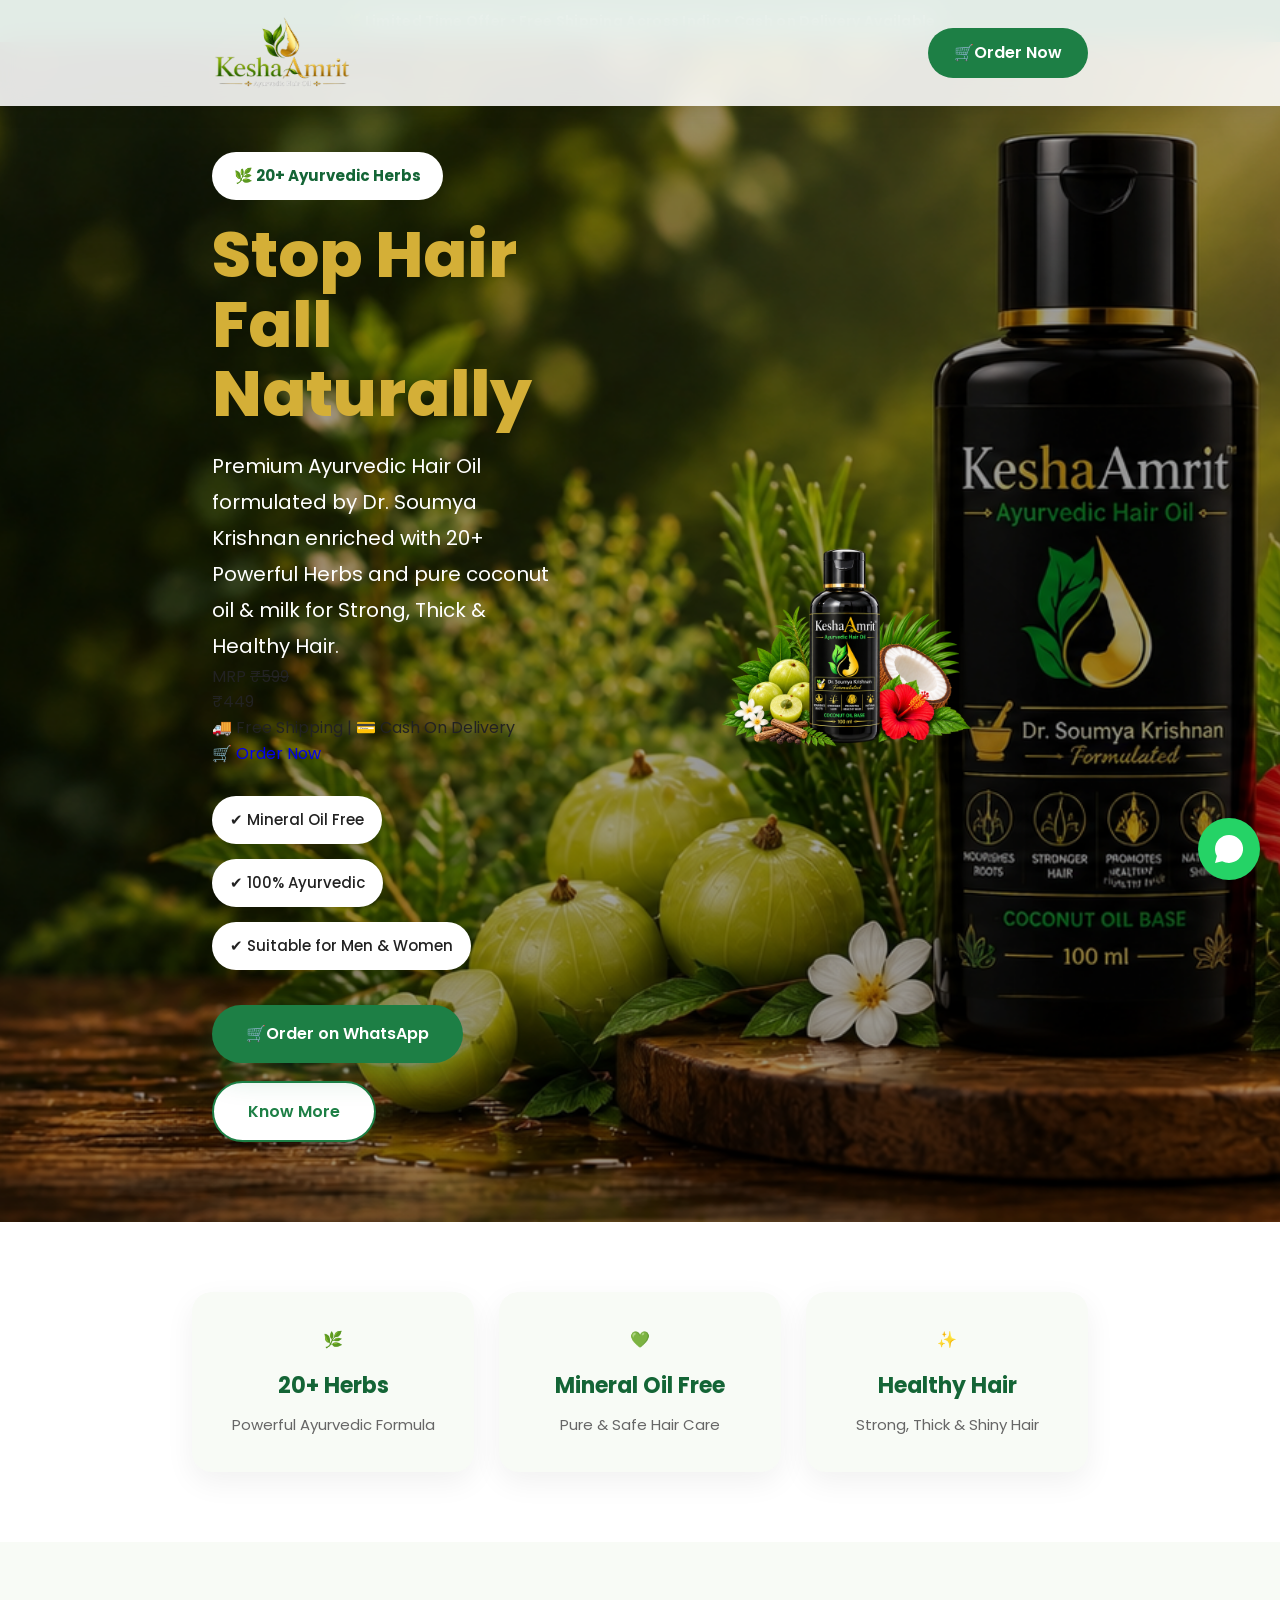
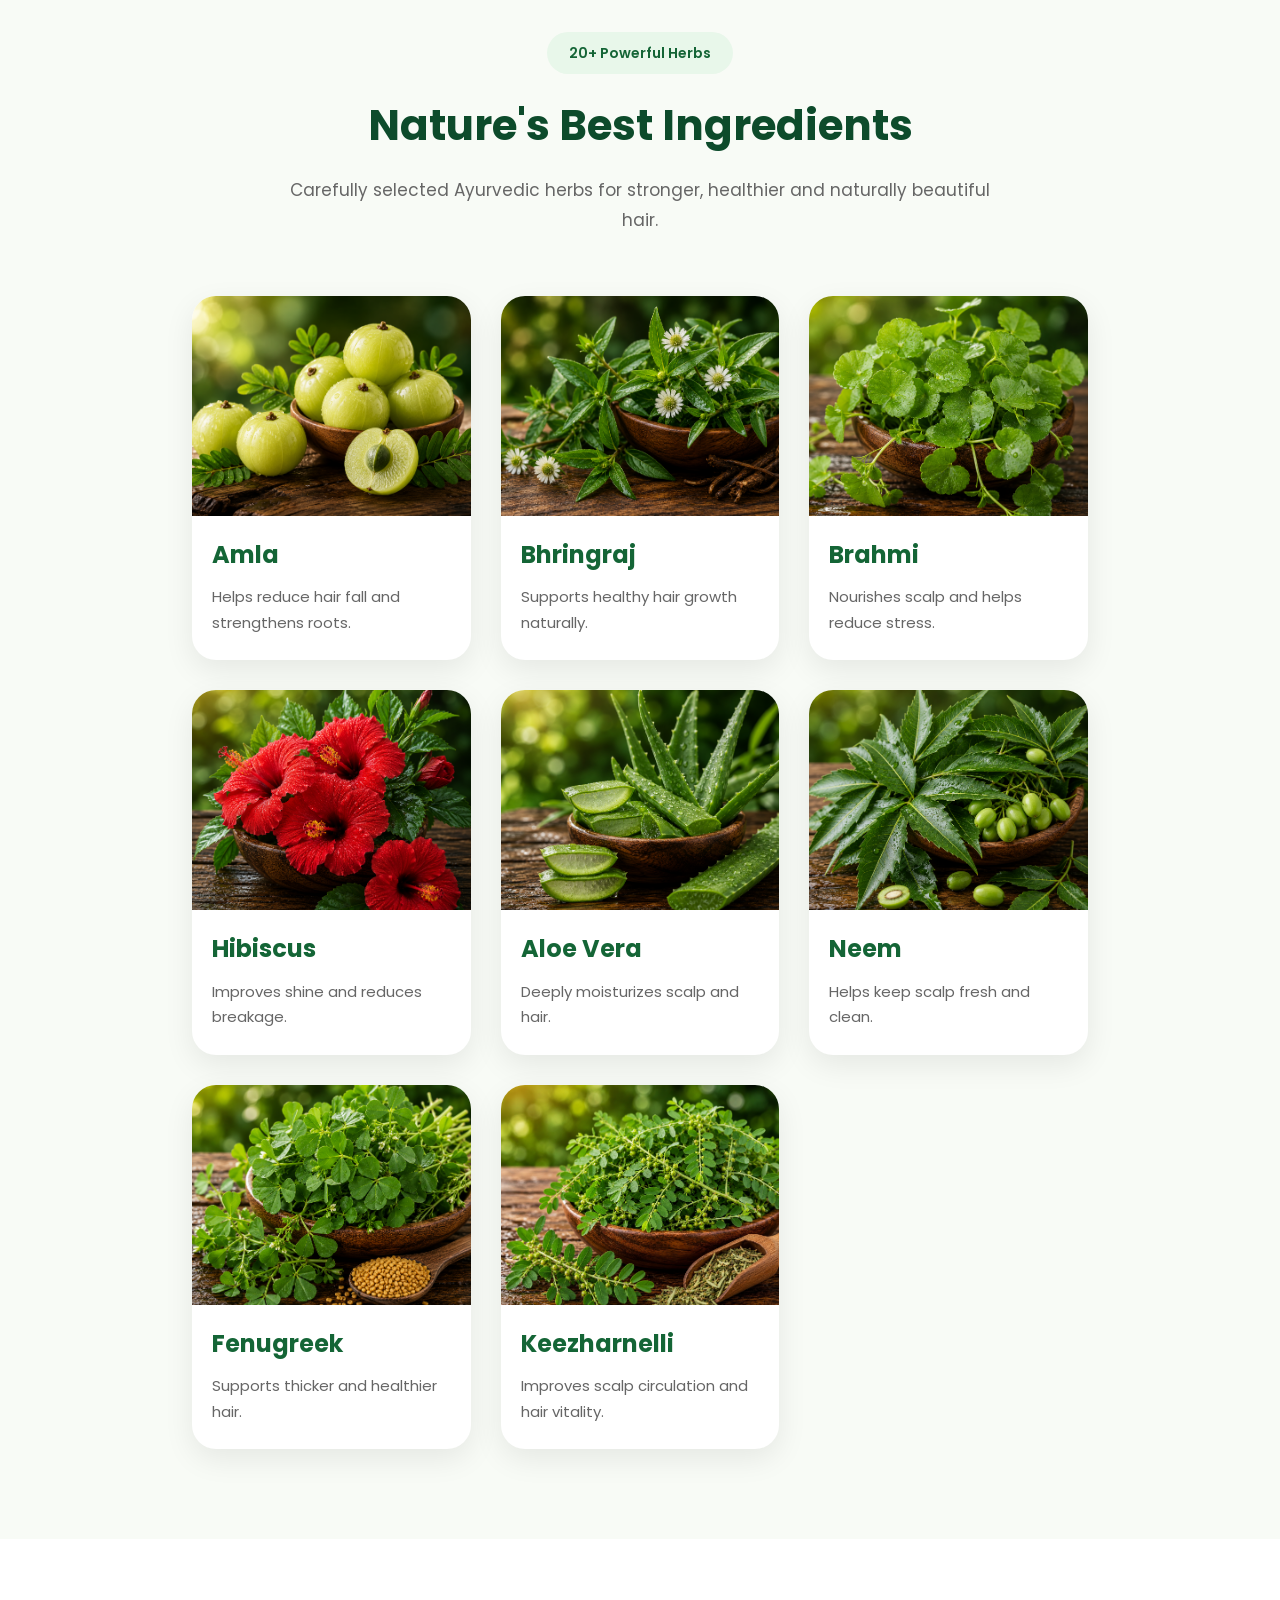
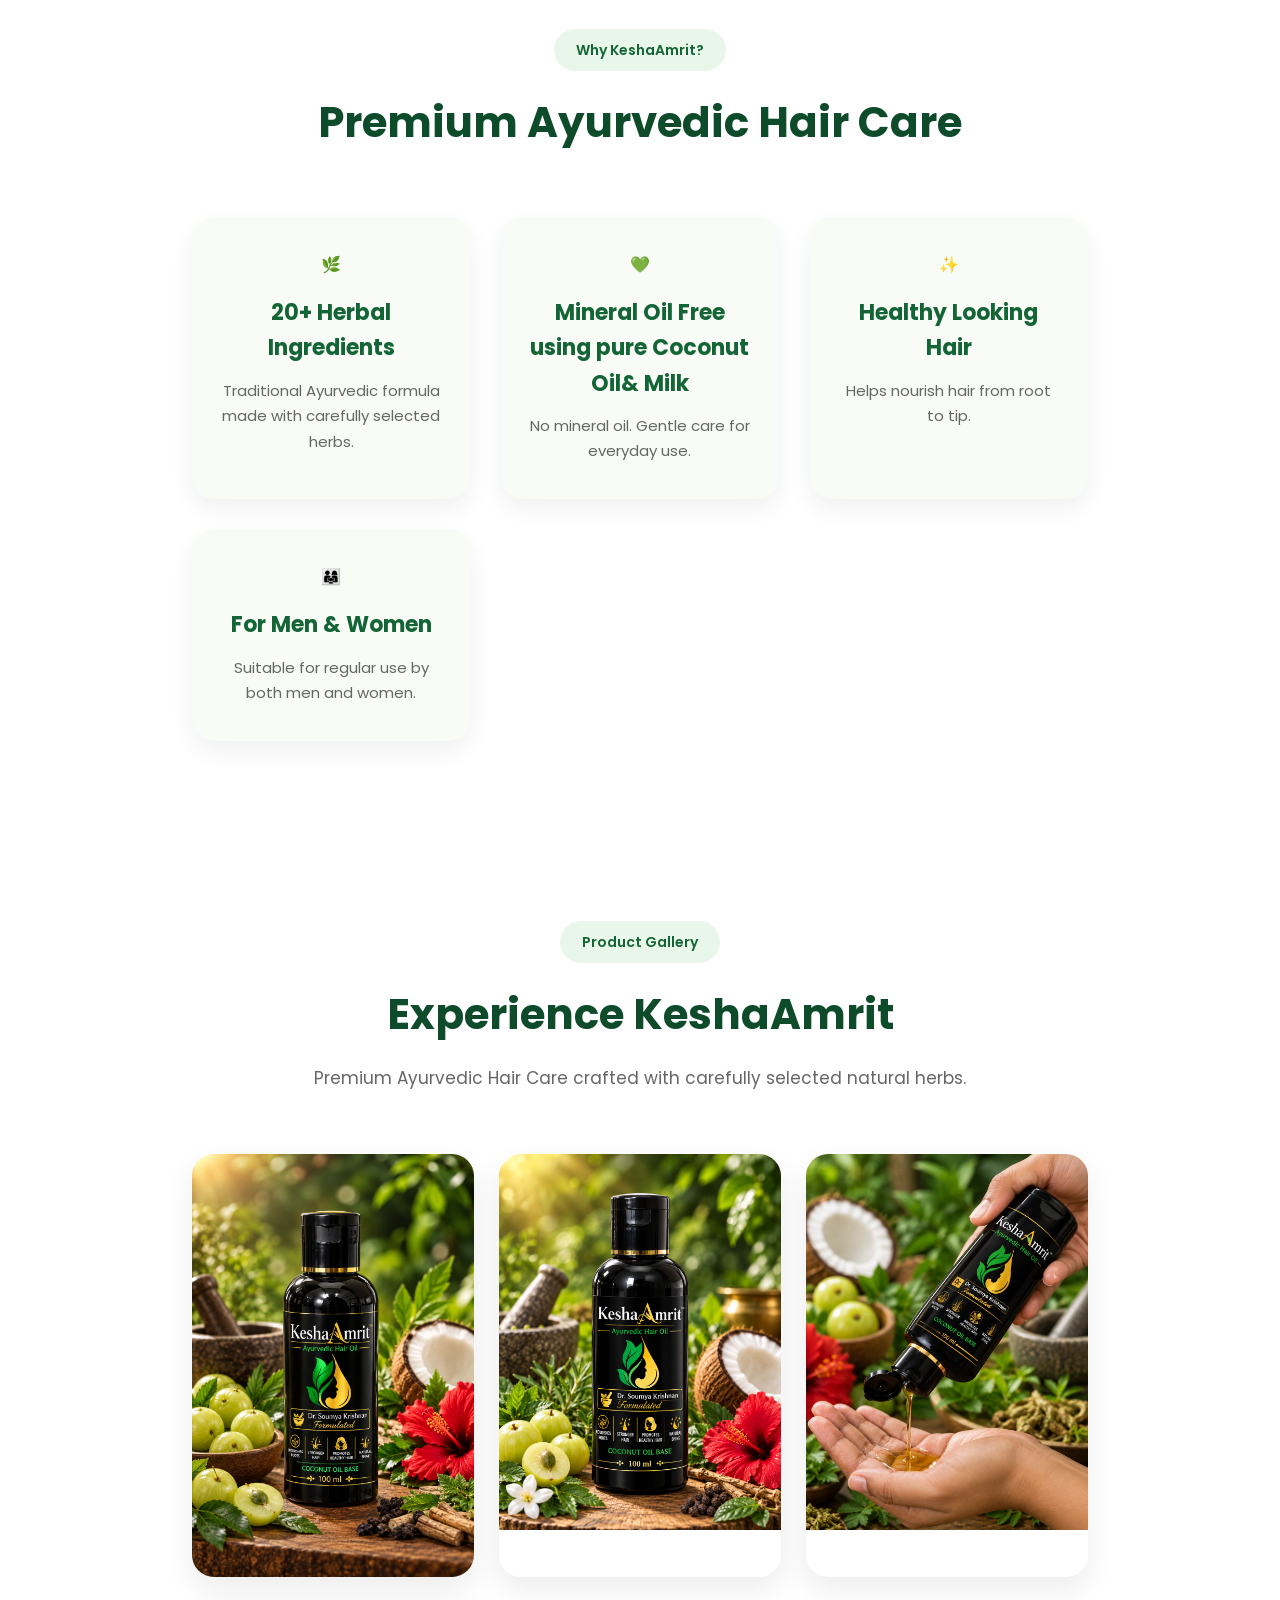
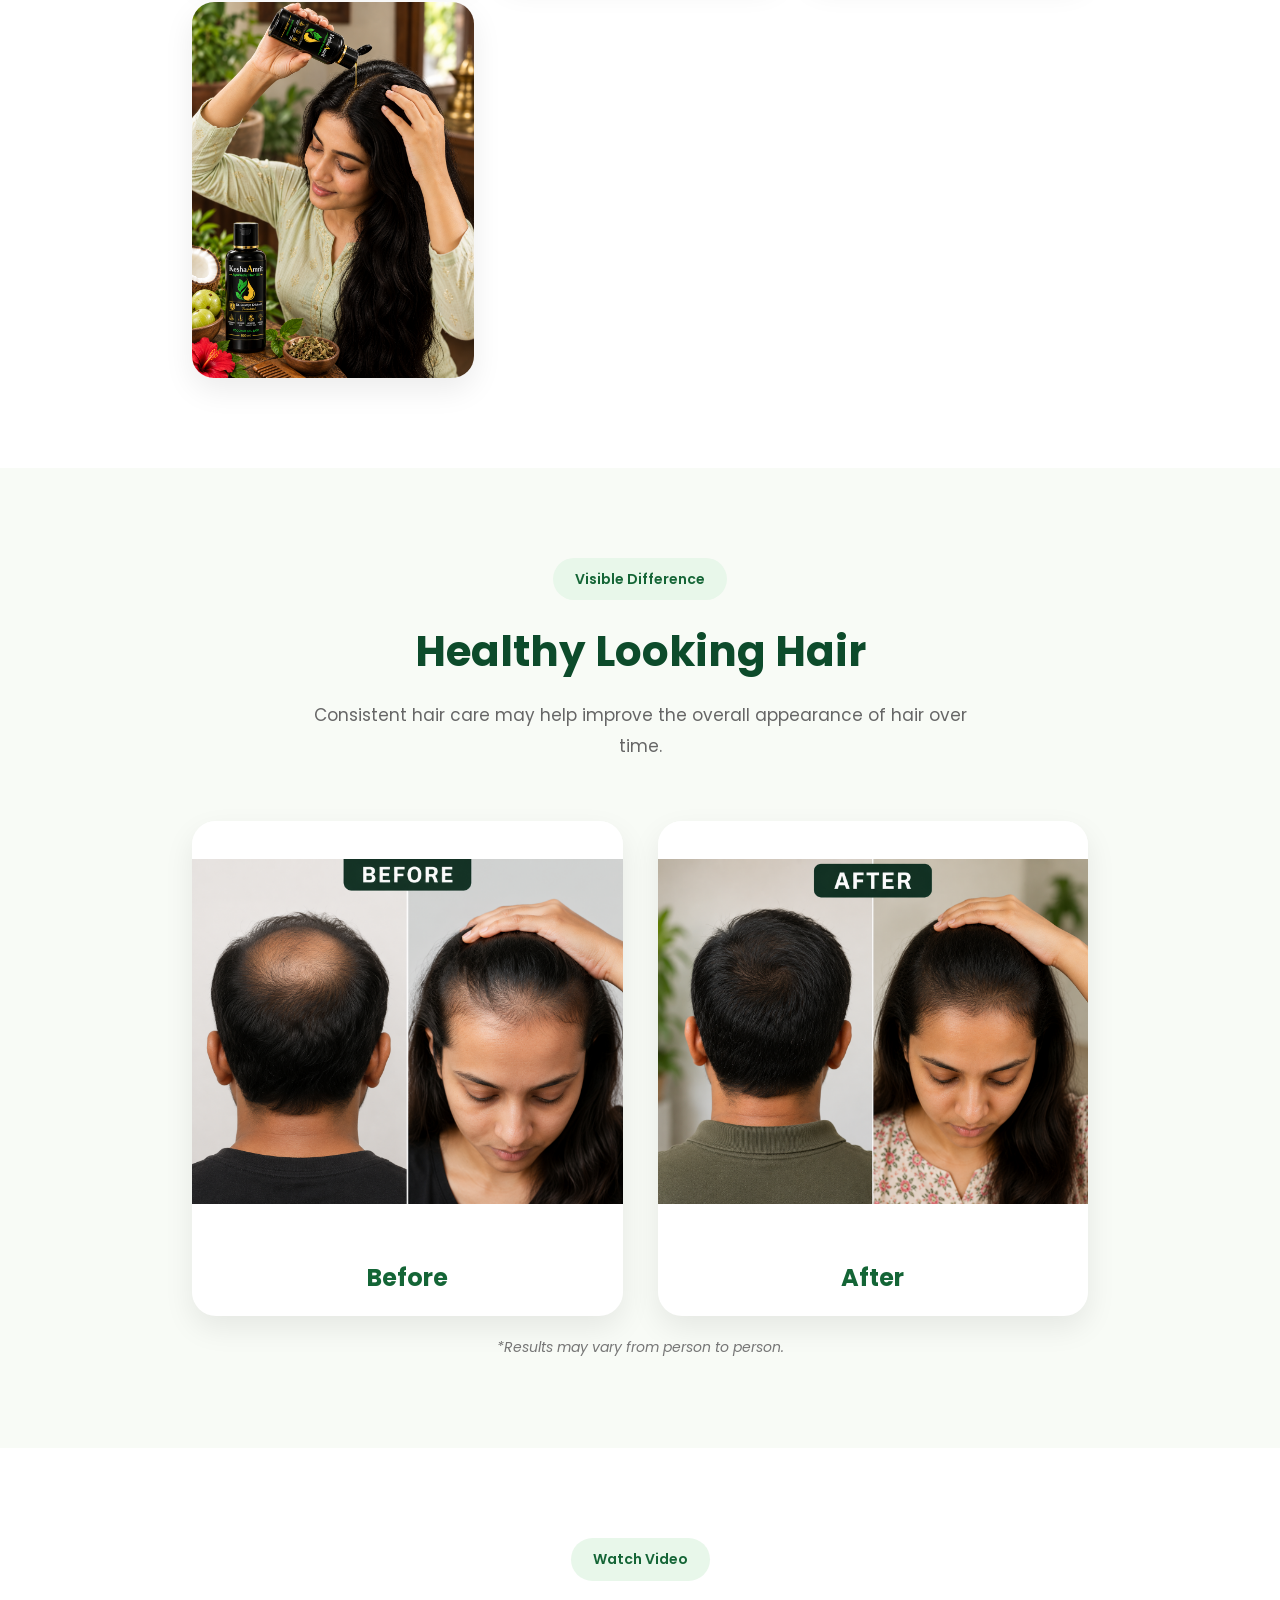
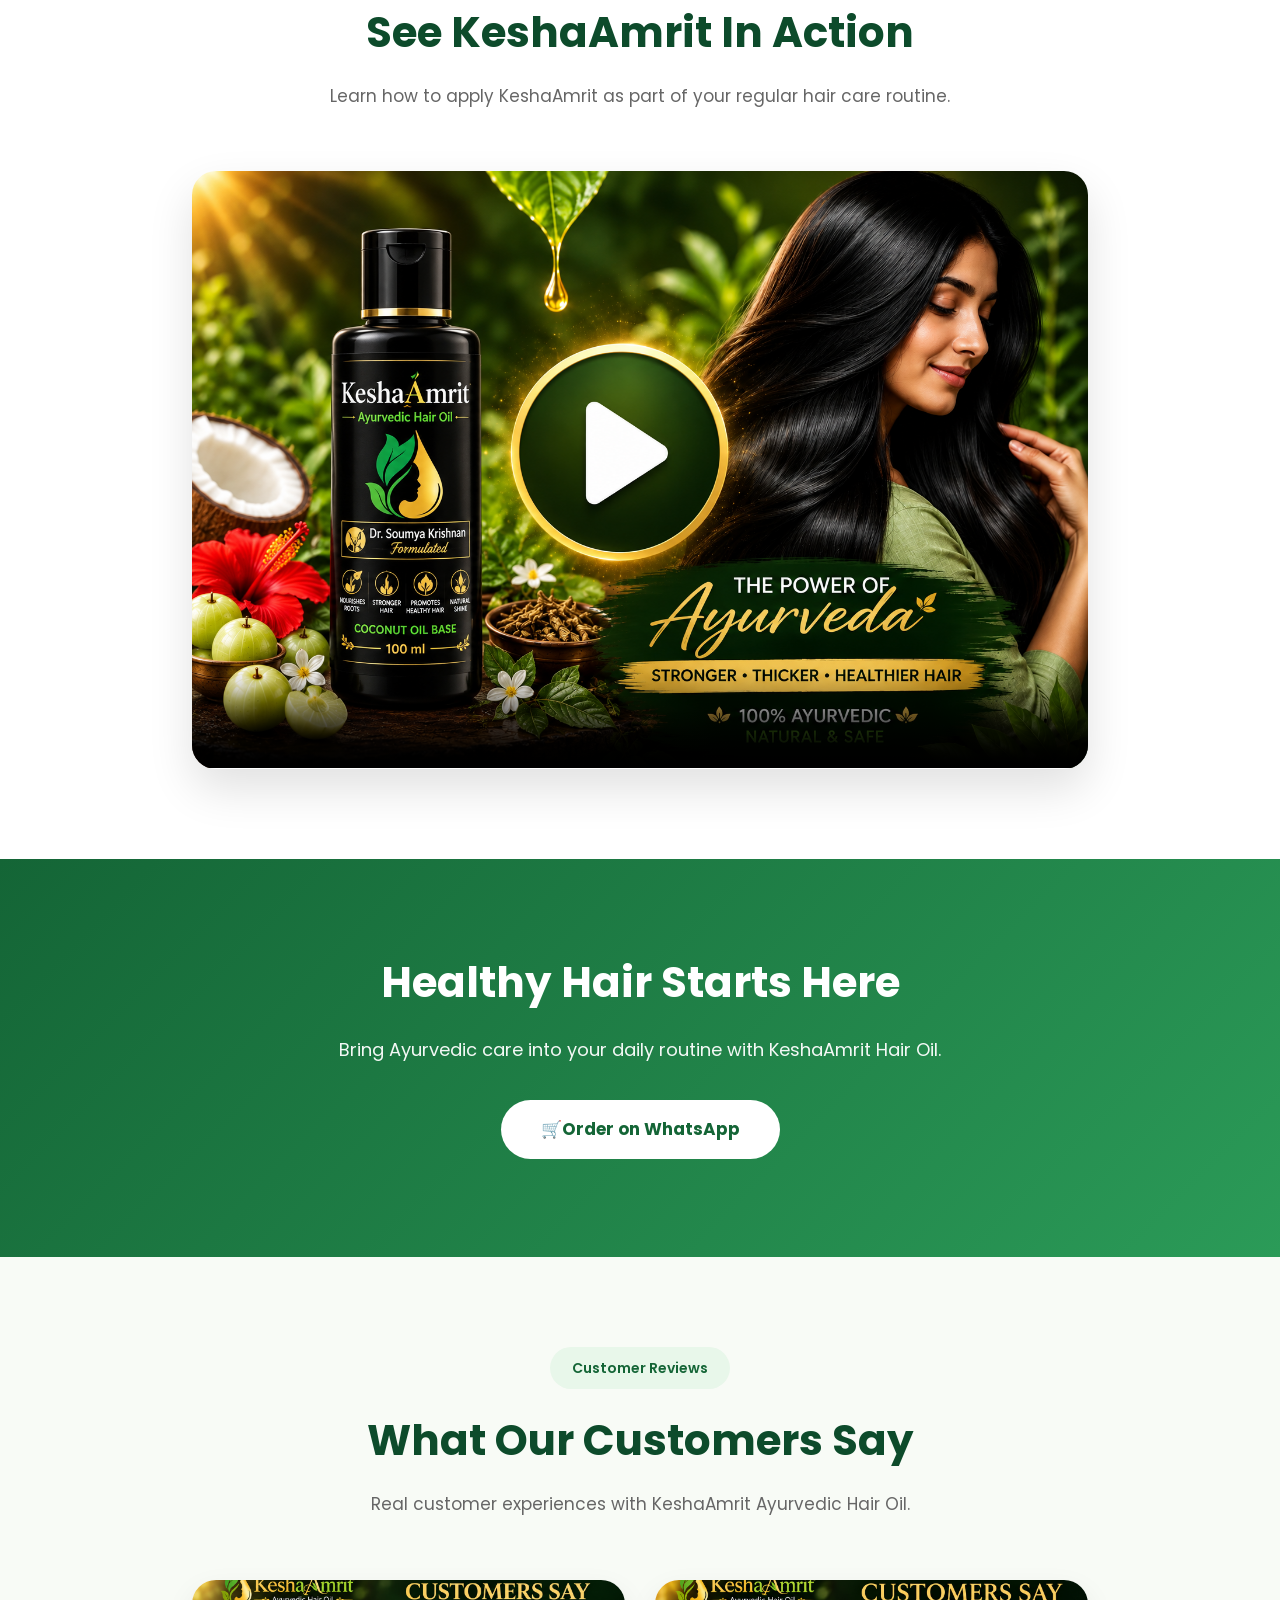
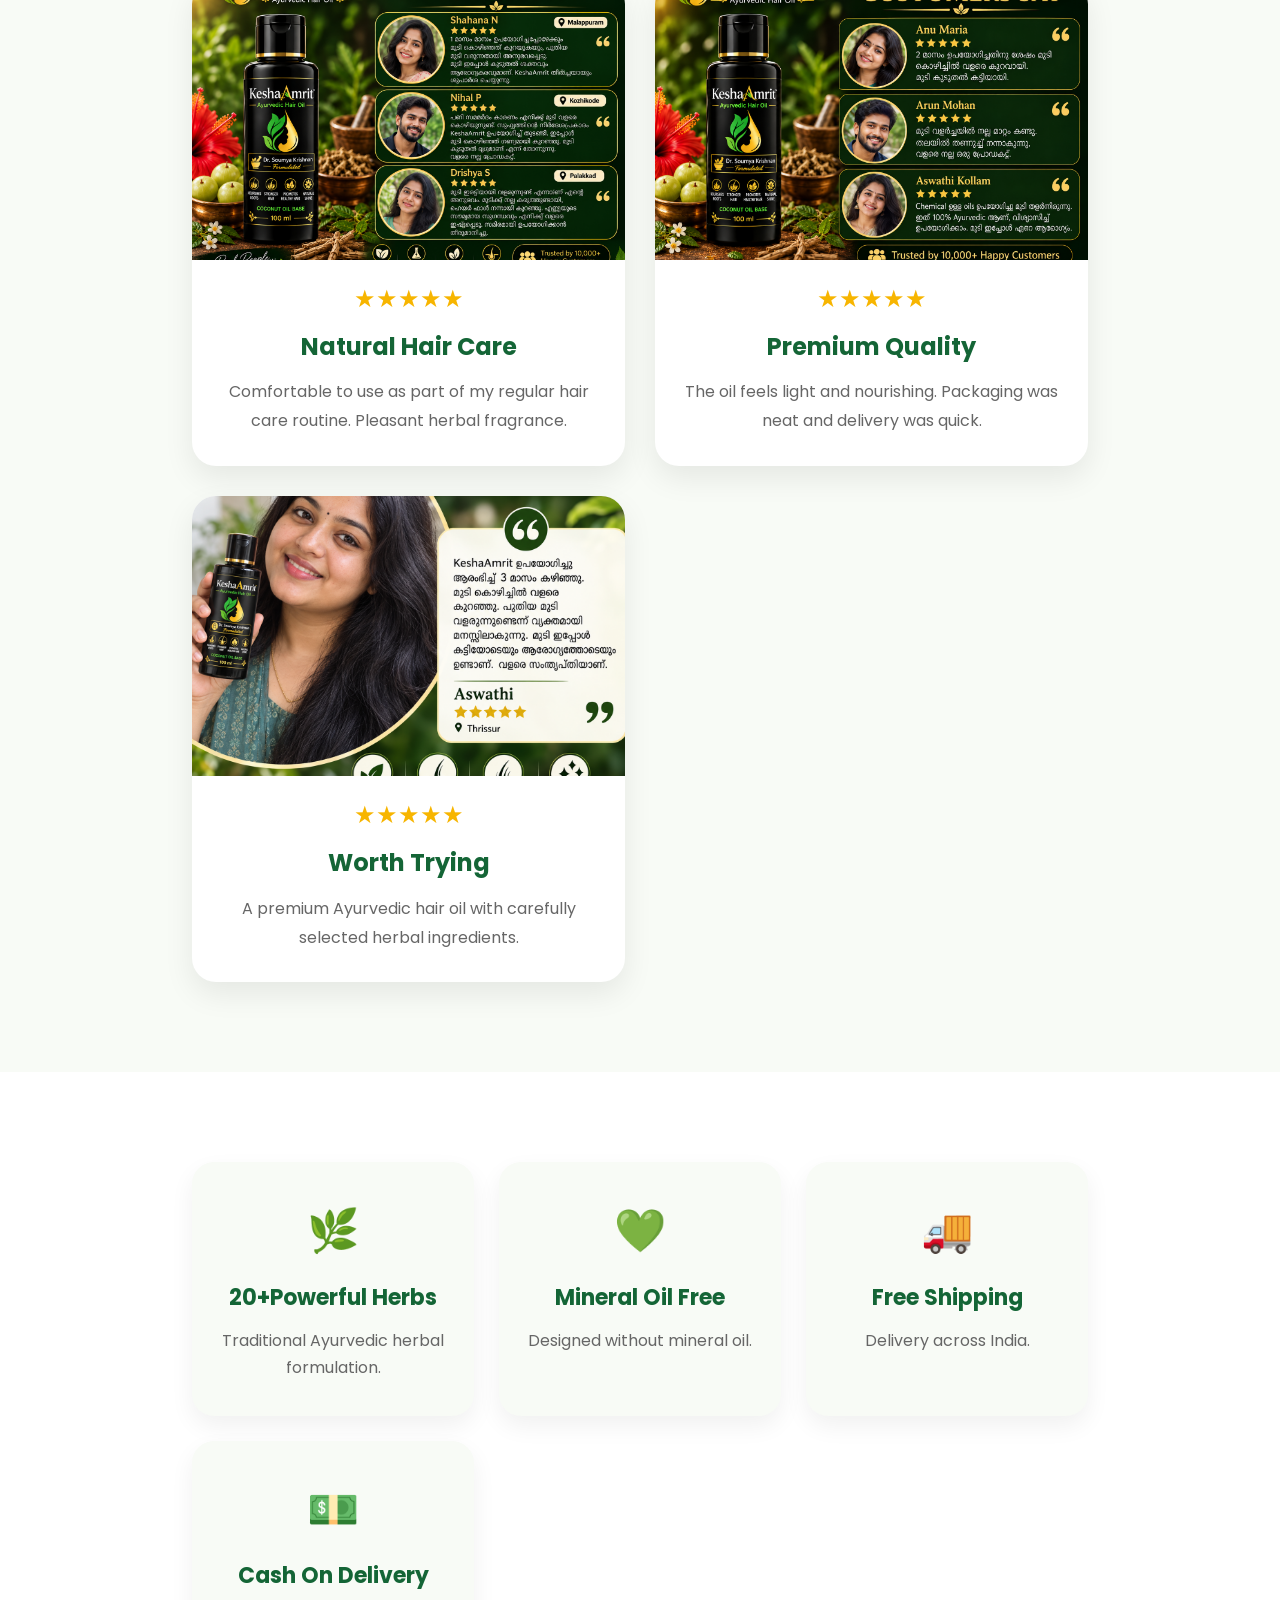
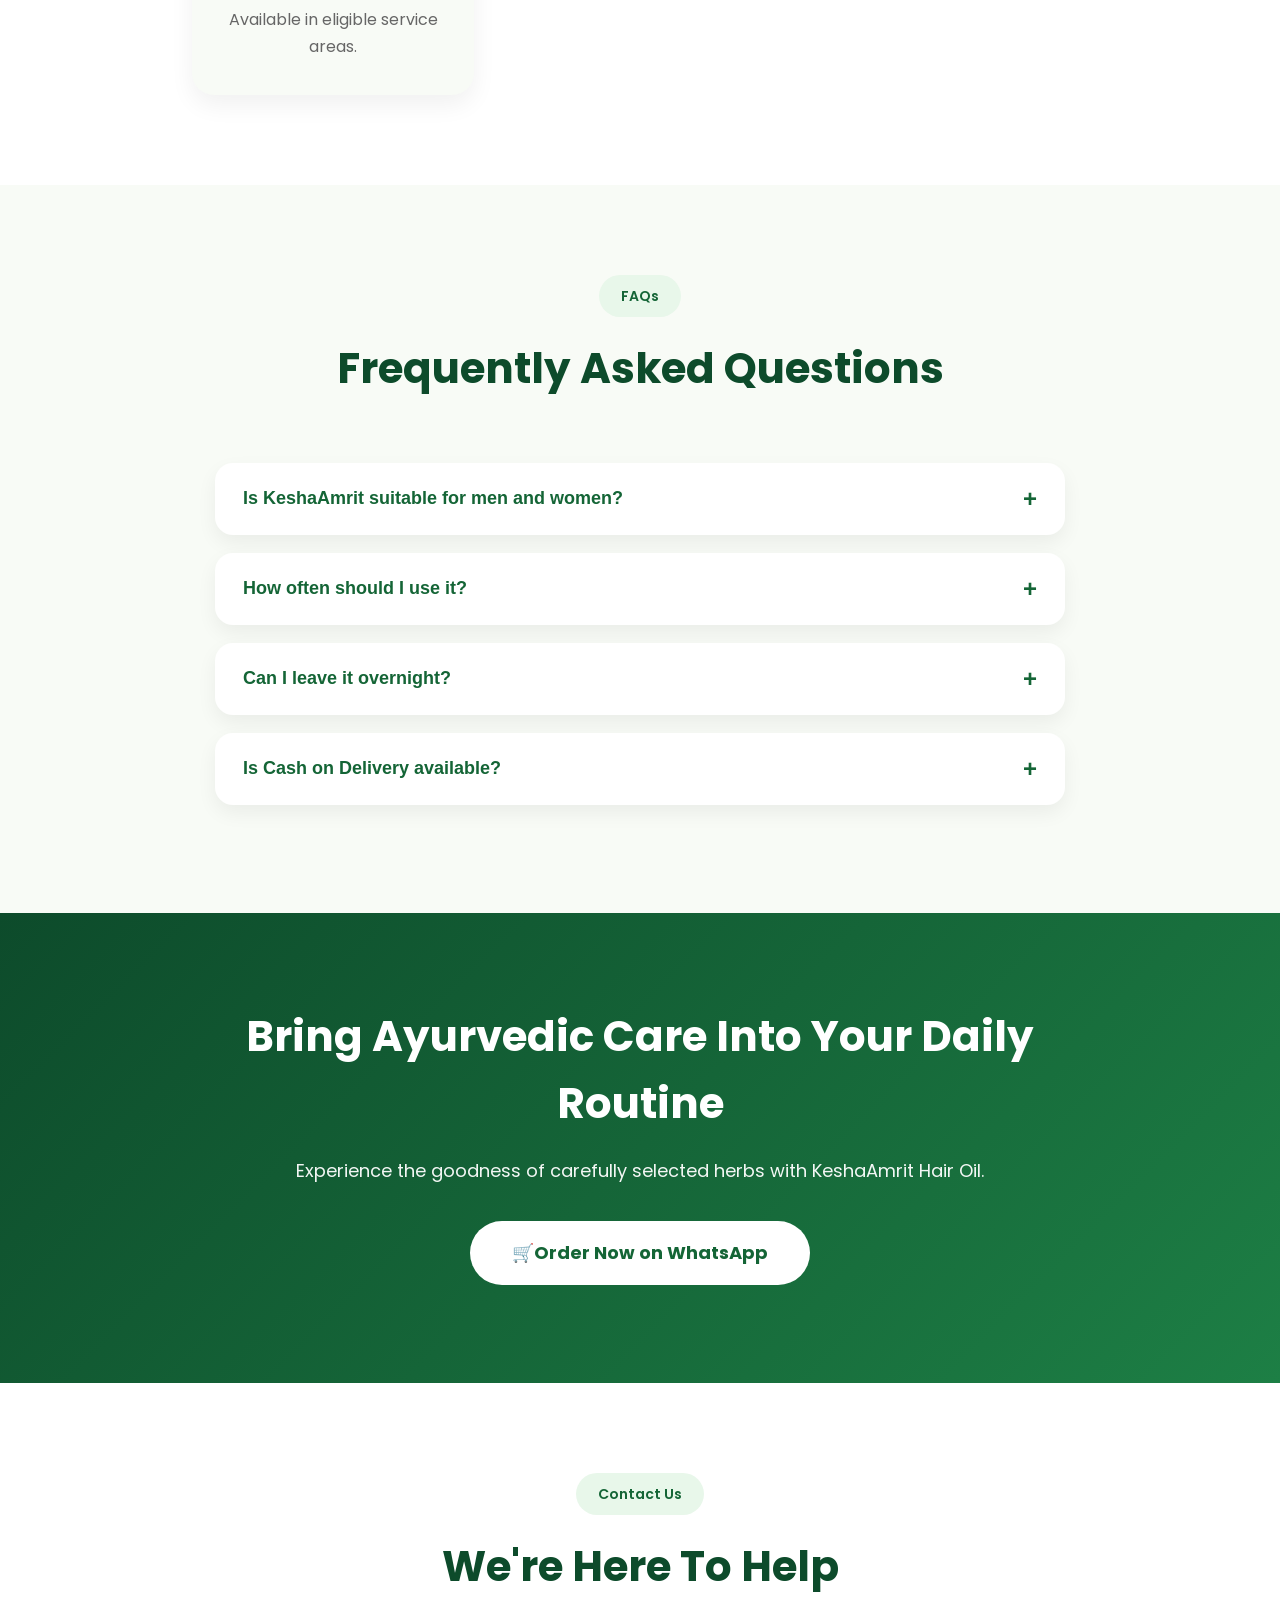
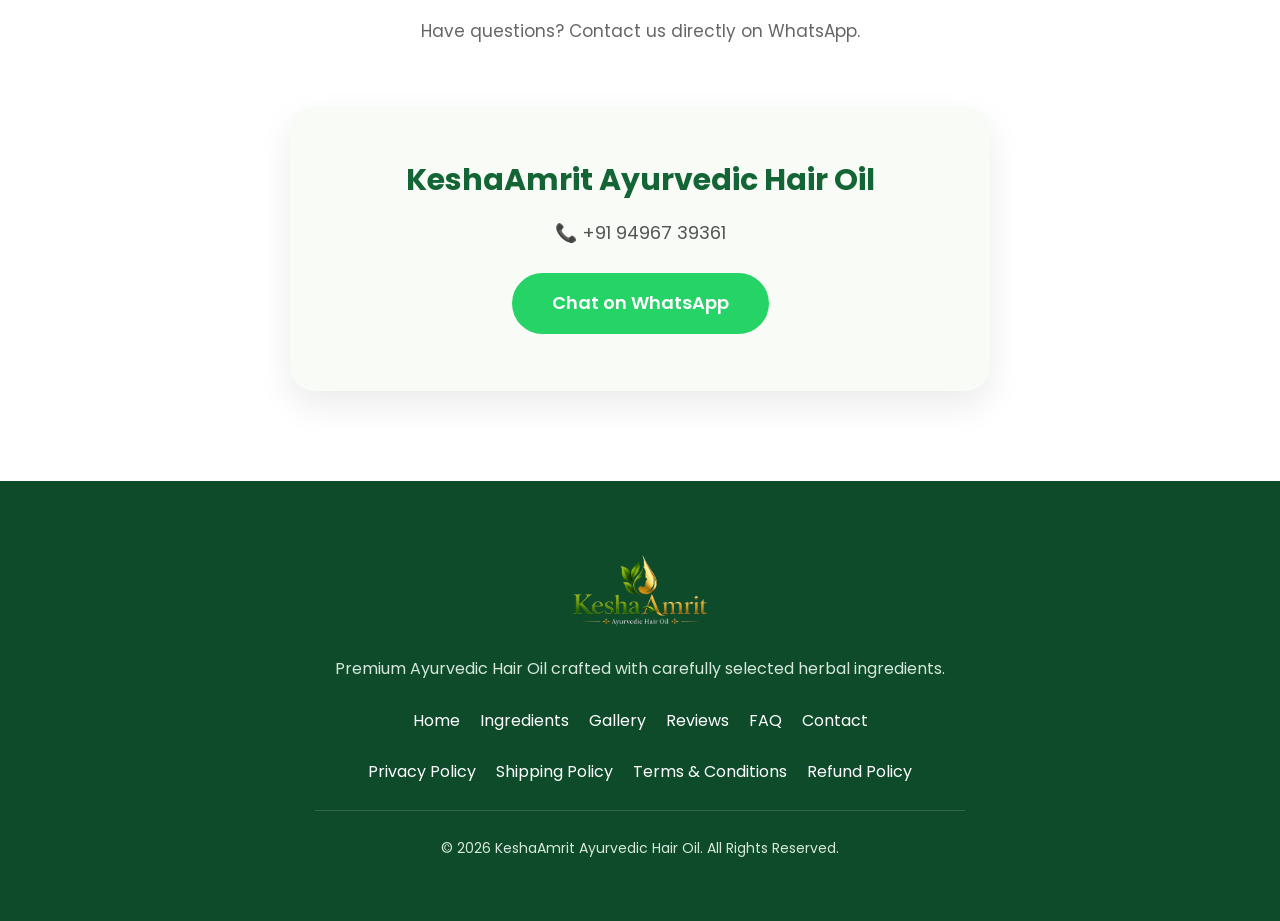
==== commit c1784b48: "Update index.html" ====
--- a/index.html
+++ b/index.html
@@ -55,7 +55,7 @@
 
             <p>
                 Premium Ayurvedic Hair Oil formulated by
-<strong class="doctor-name">Dr. Soumya Krishnan</strong> enriched with
+<span class="doctor-name">Dr. Soumya Krishnan</span> enriched with
                 20+ Powerful Herbs and pure coconut oil & milk for Strong,
                 Thick & Healthy Hair.
             </p>
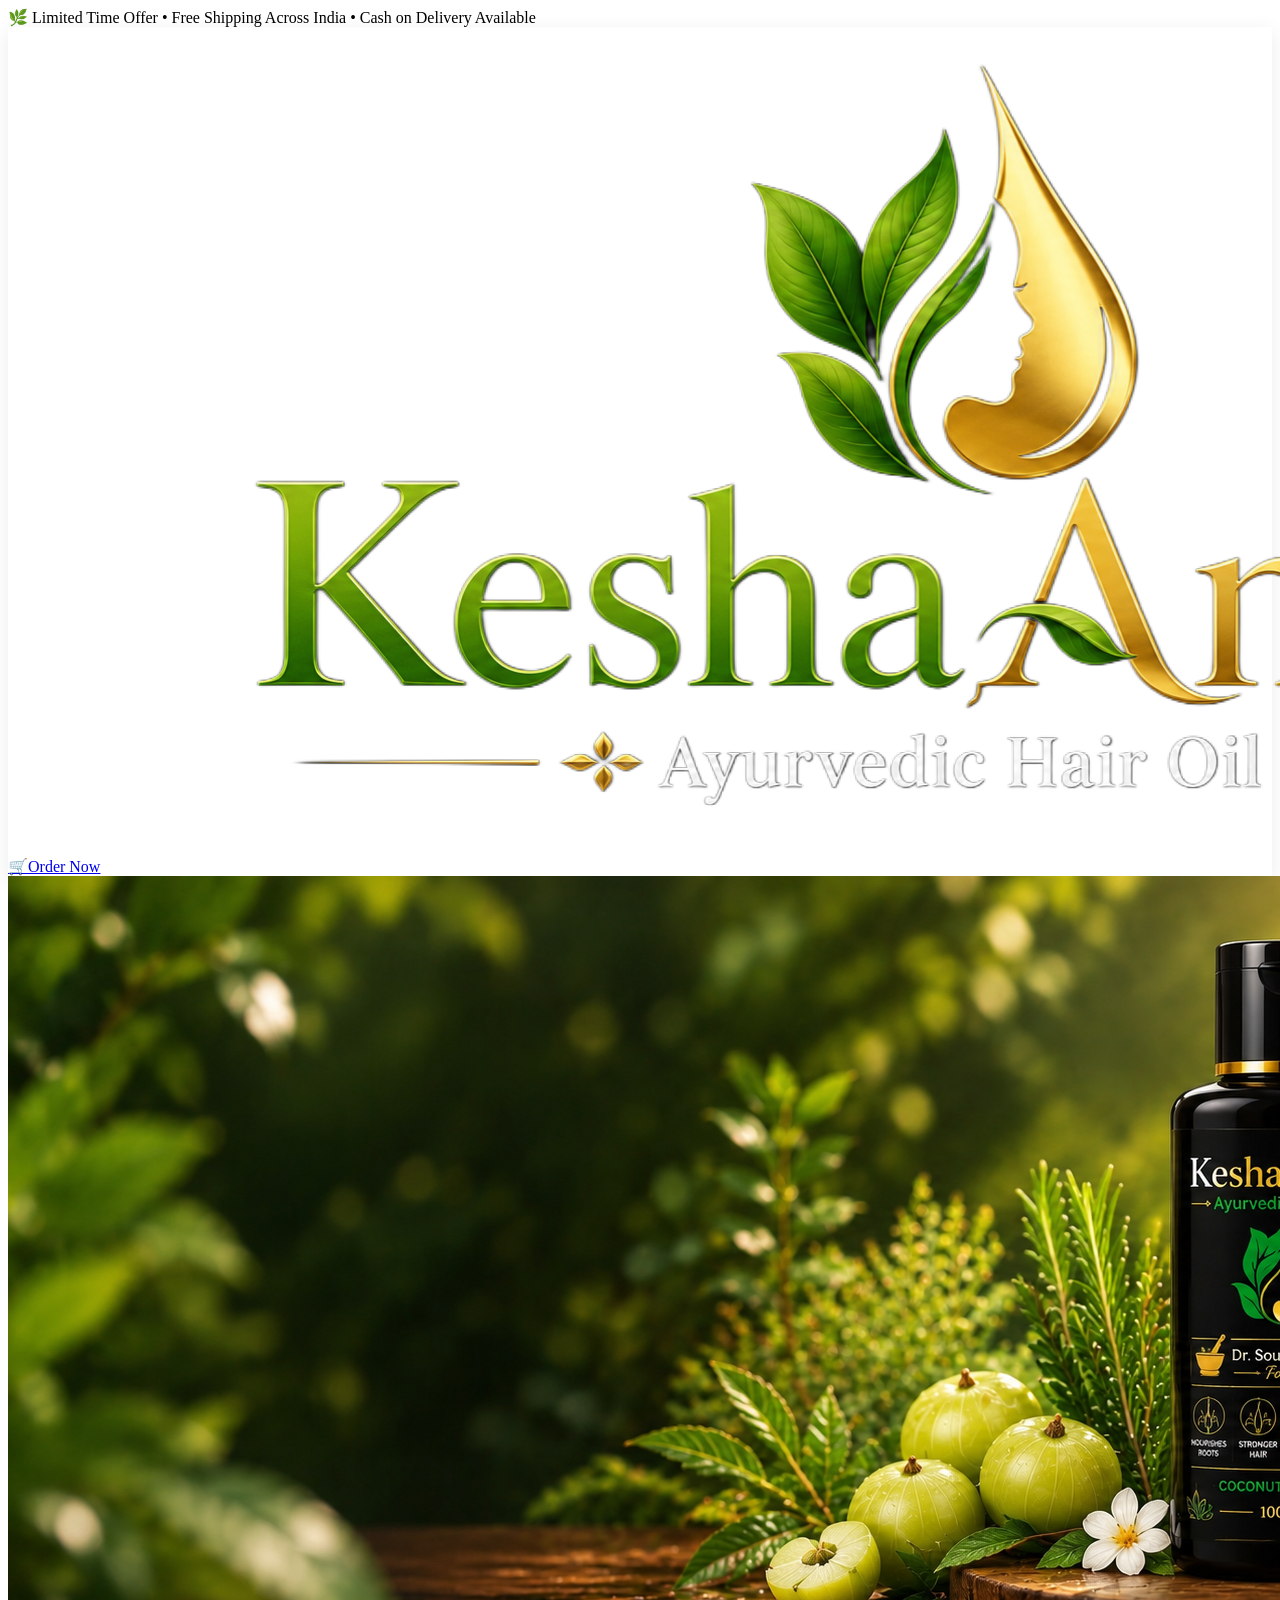
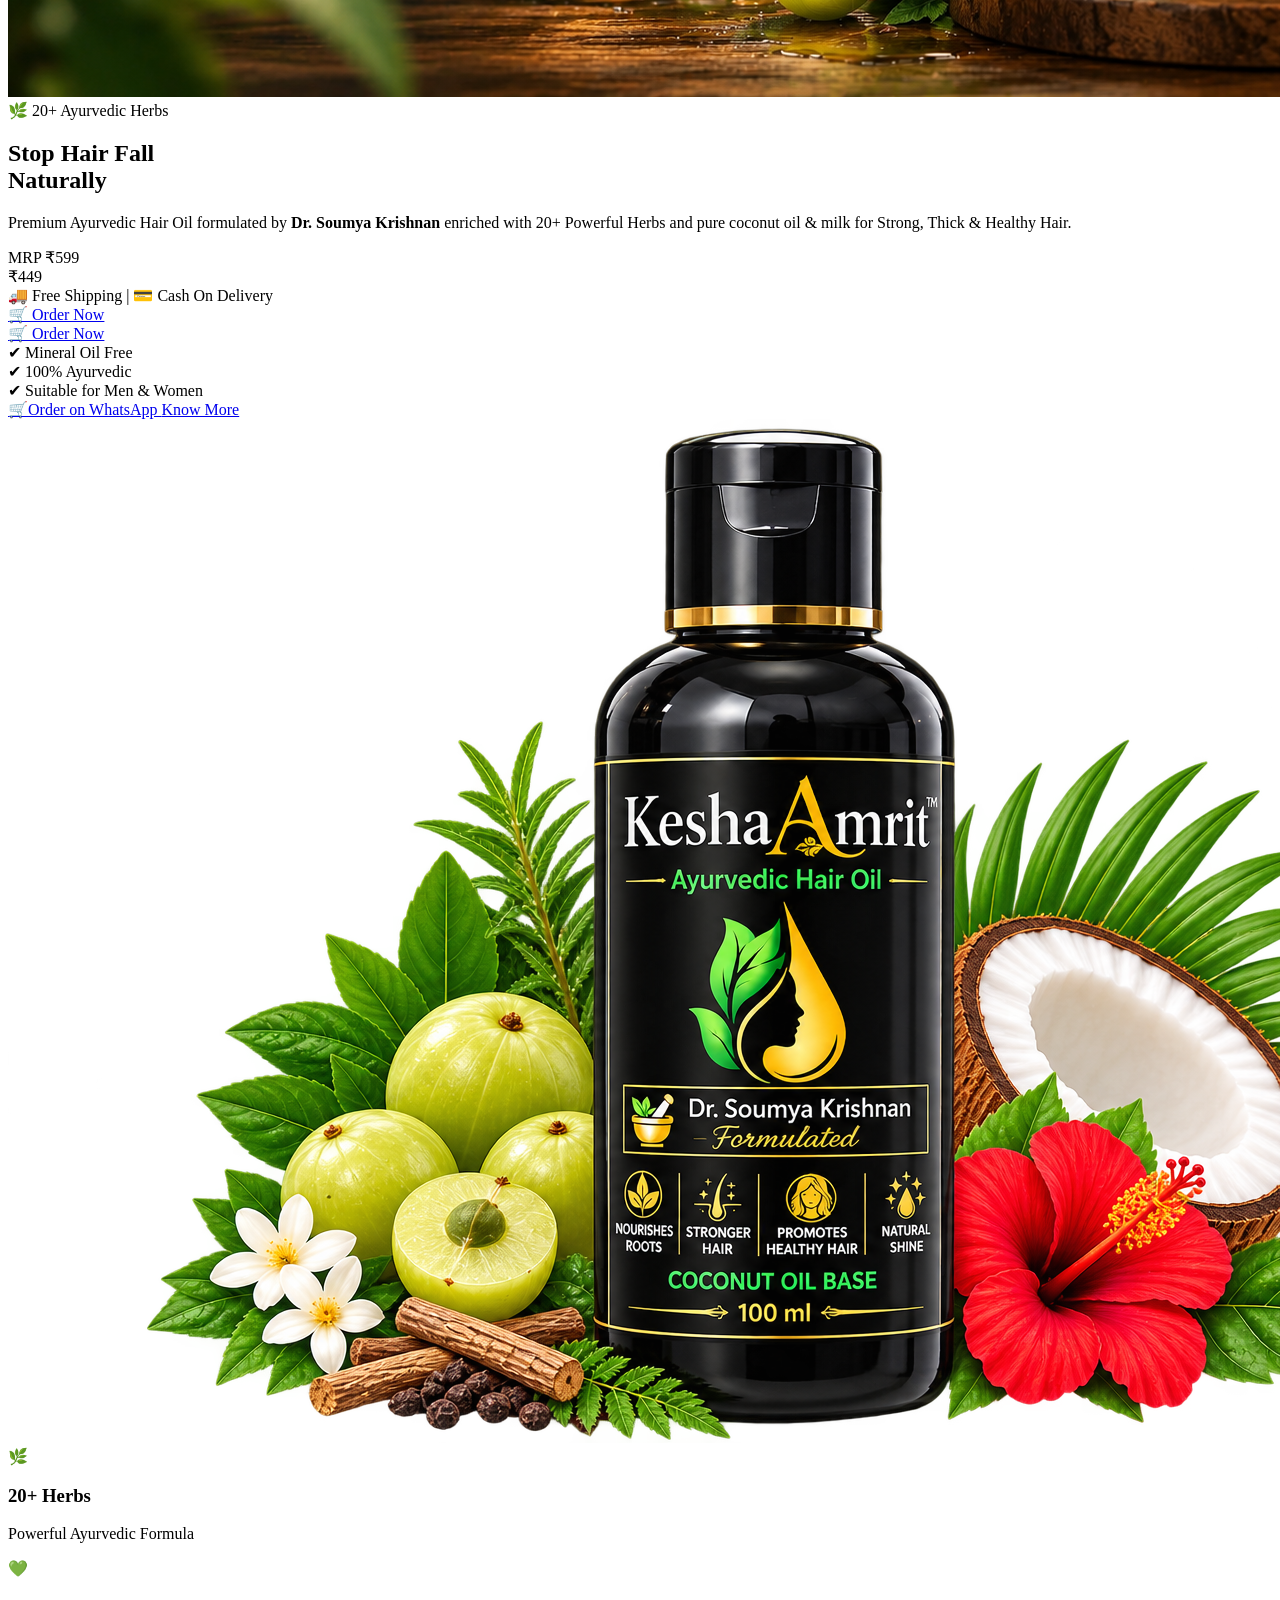
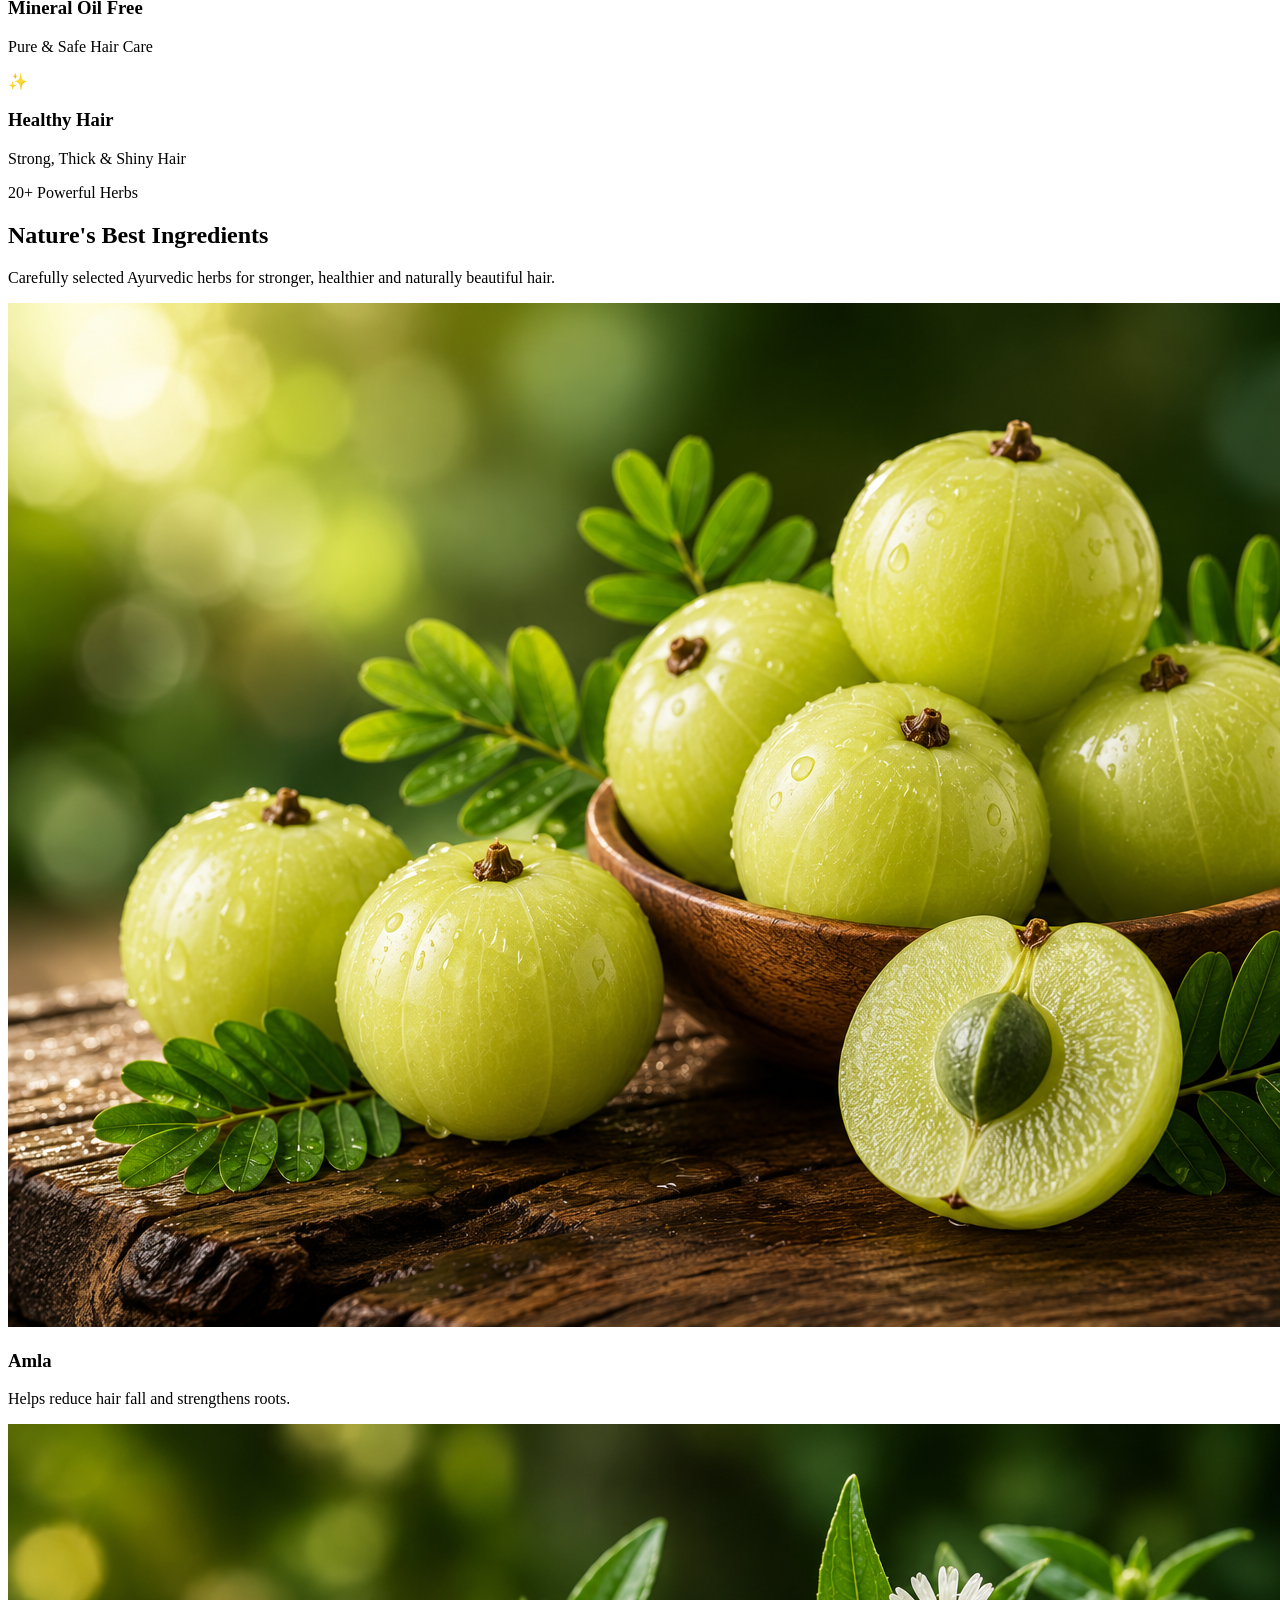
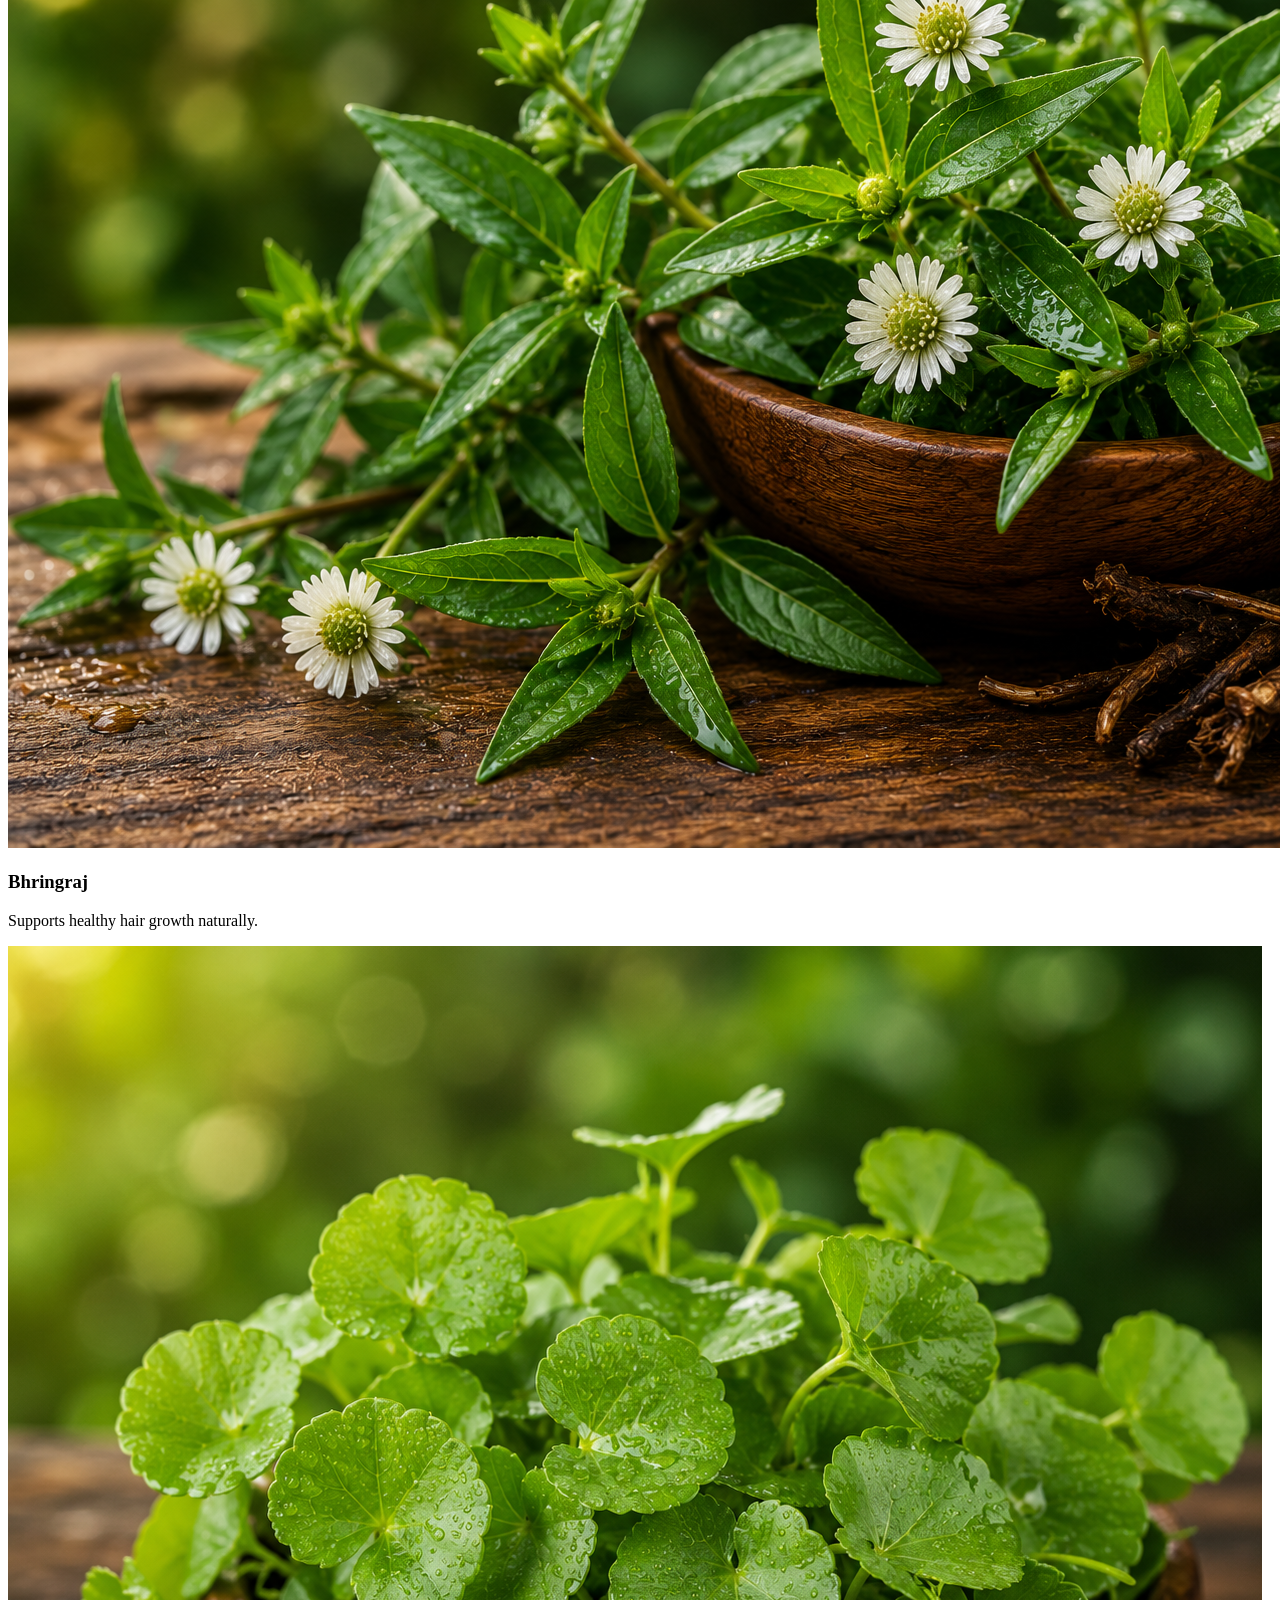
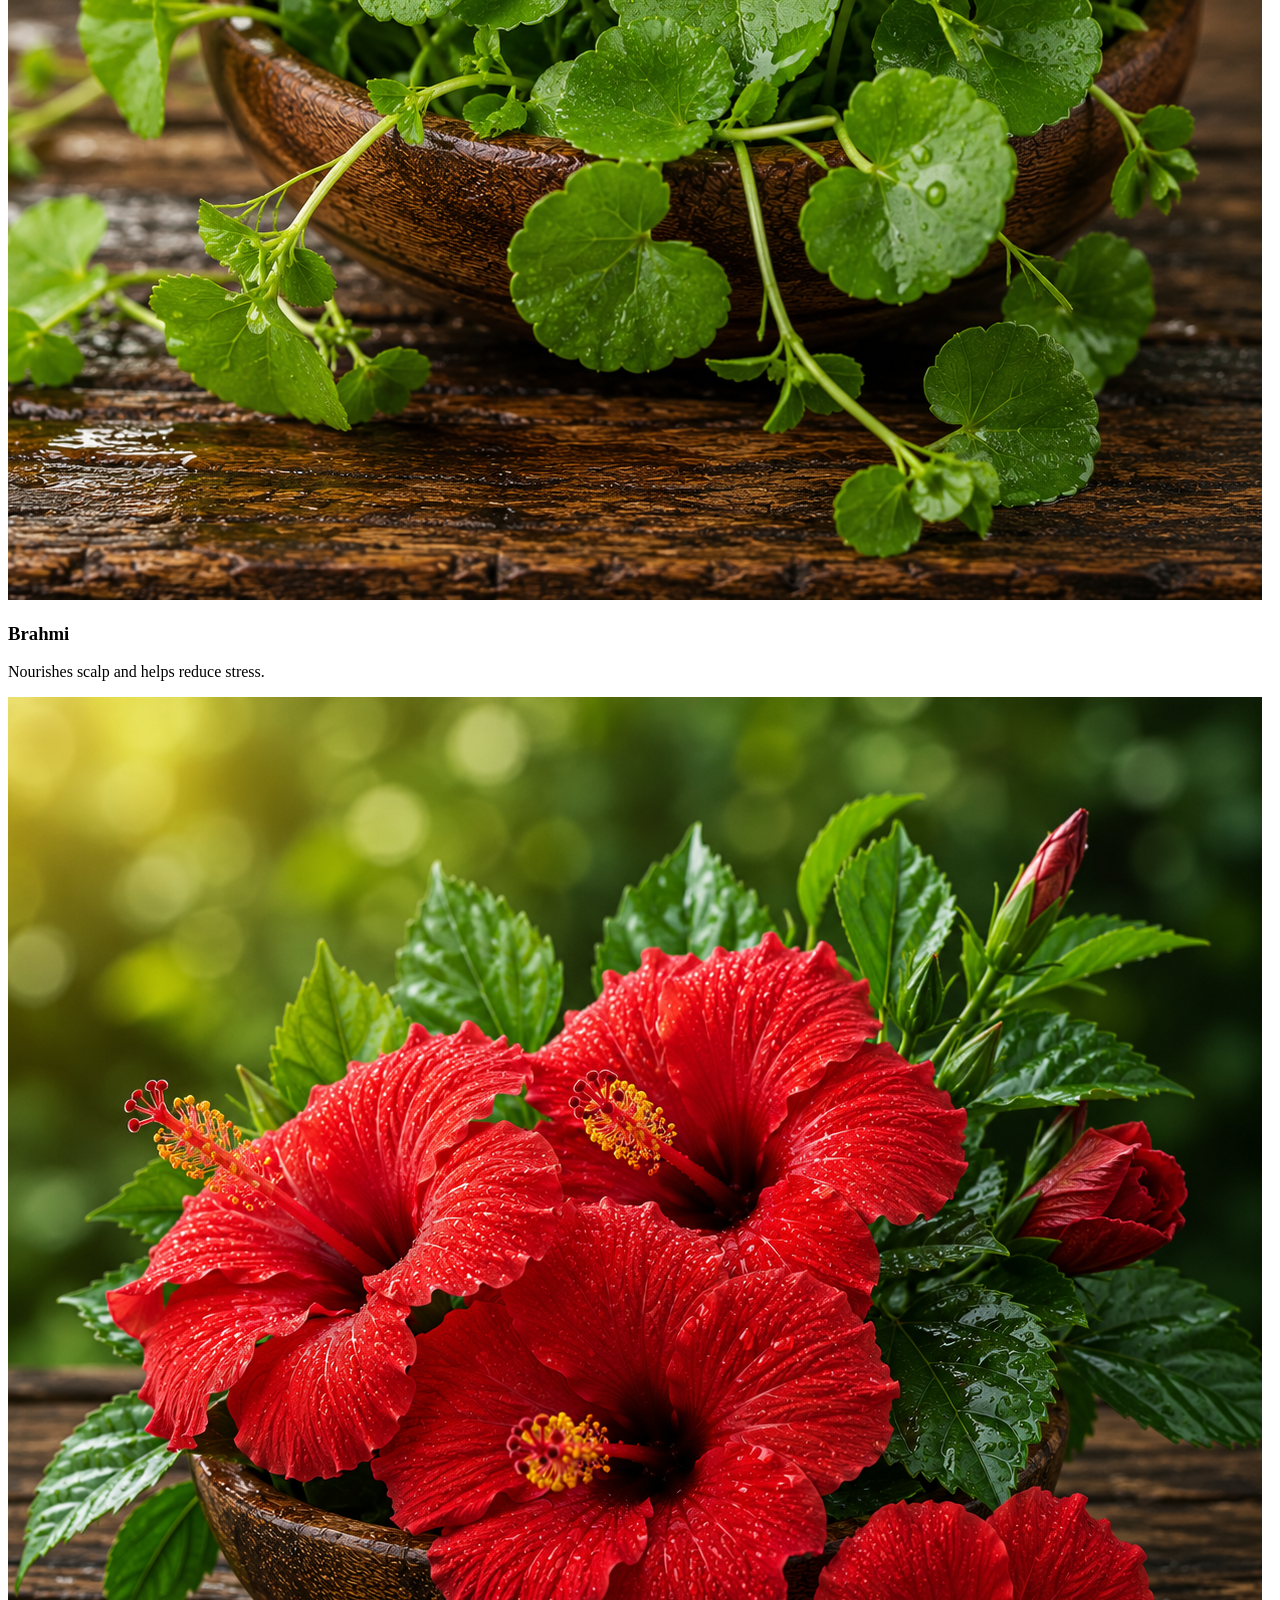
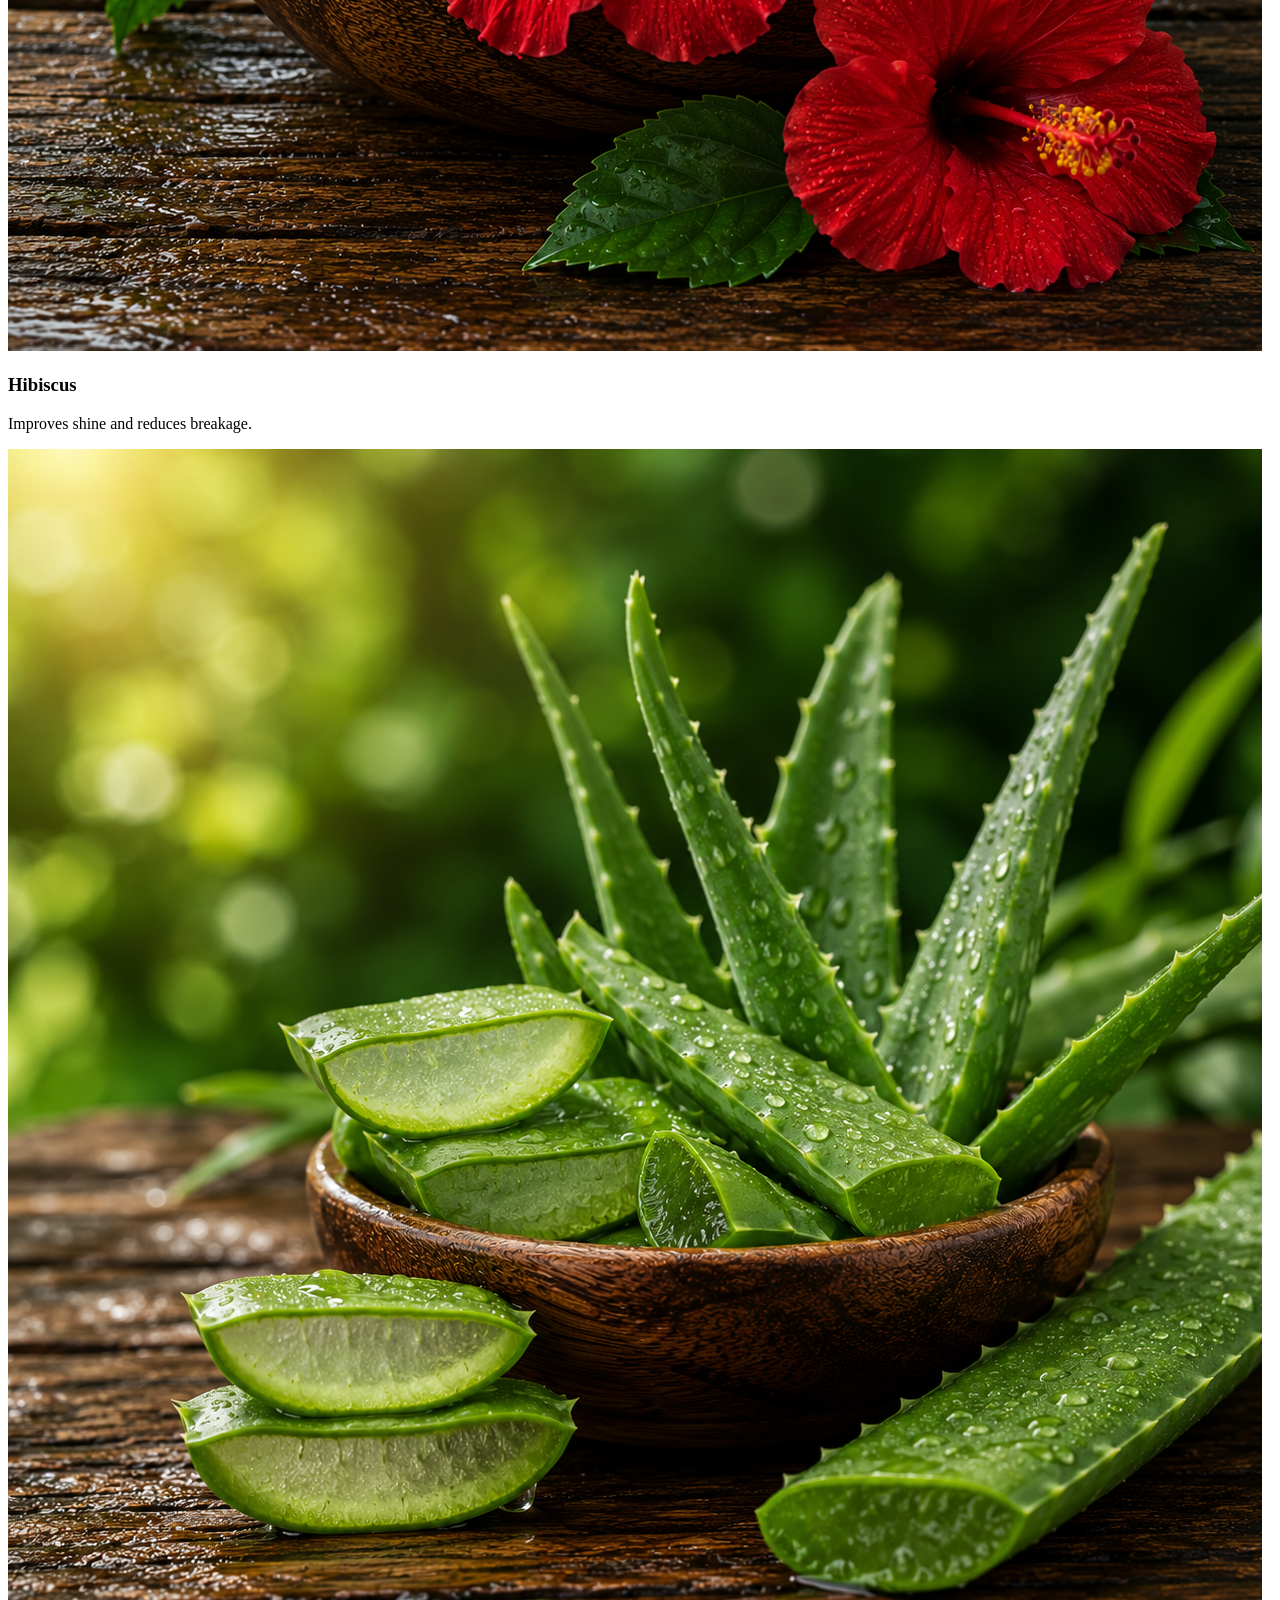
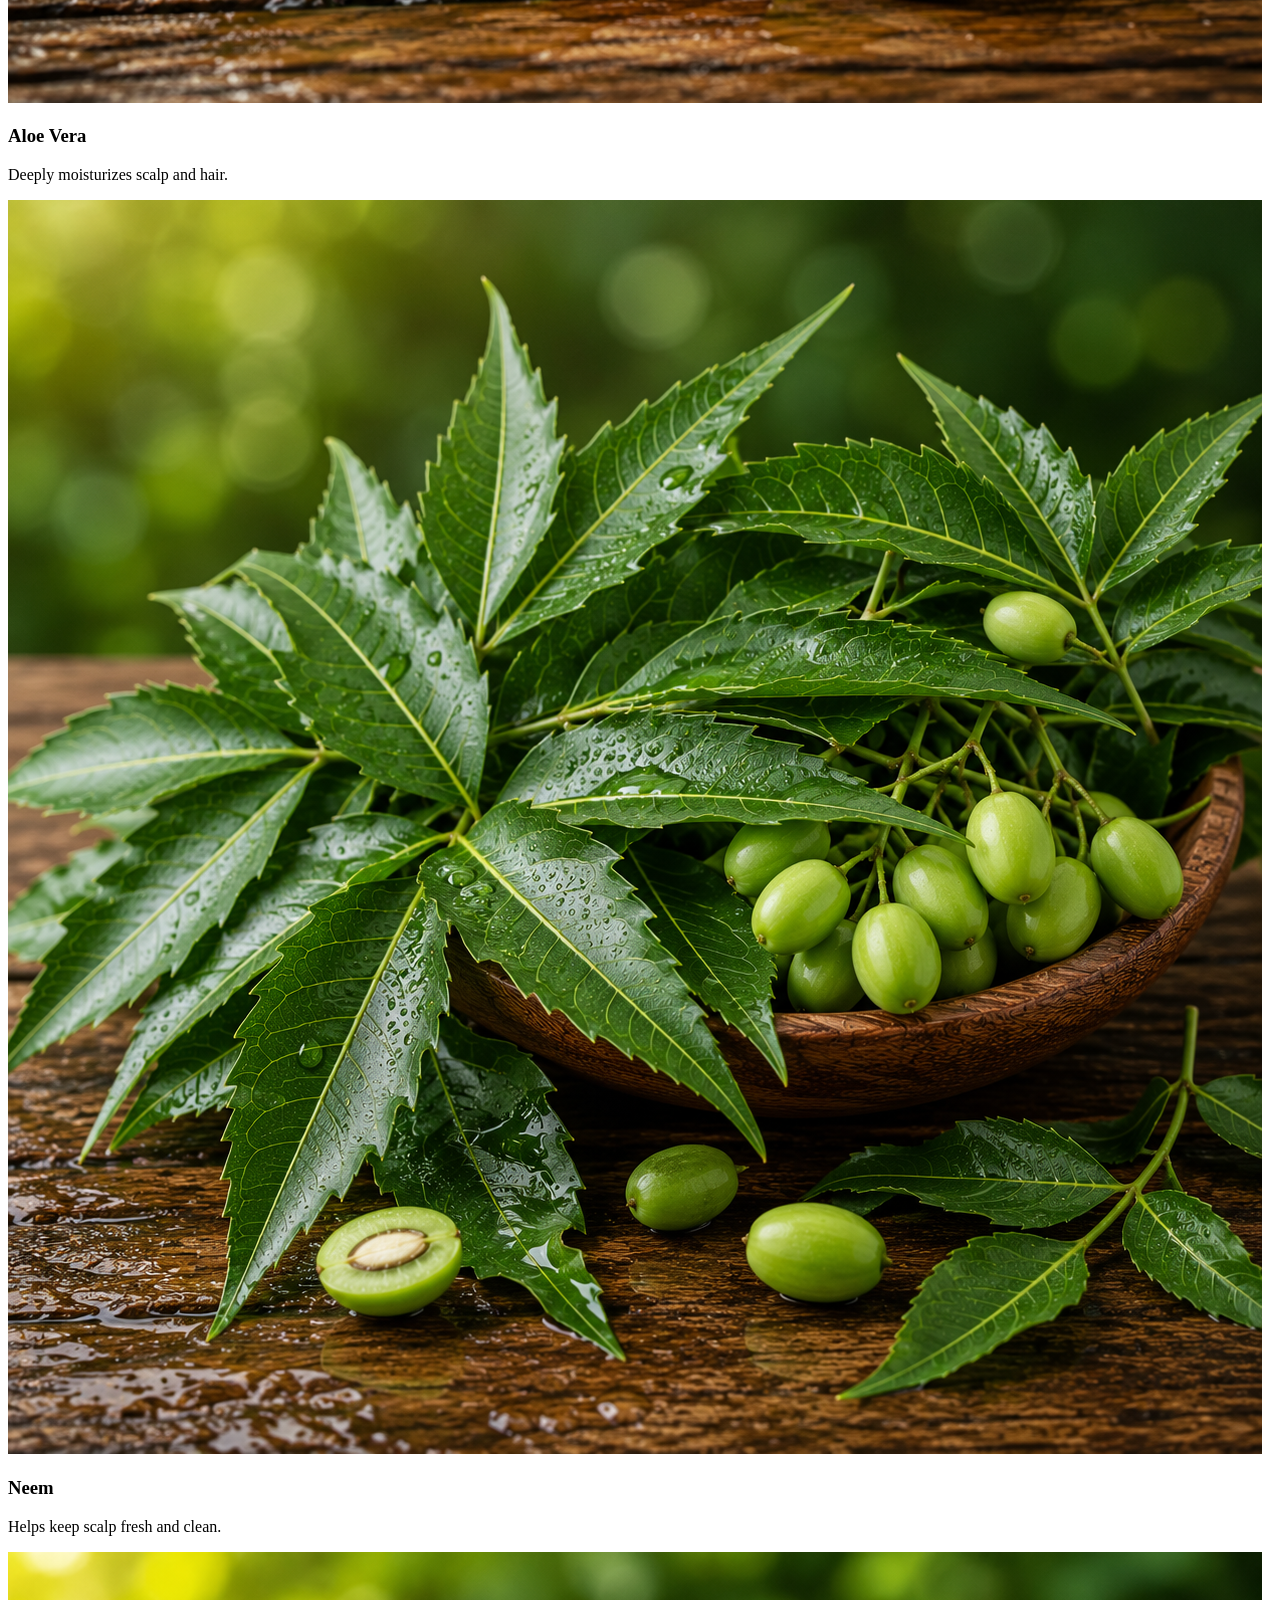
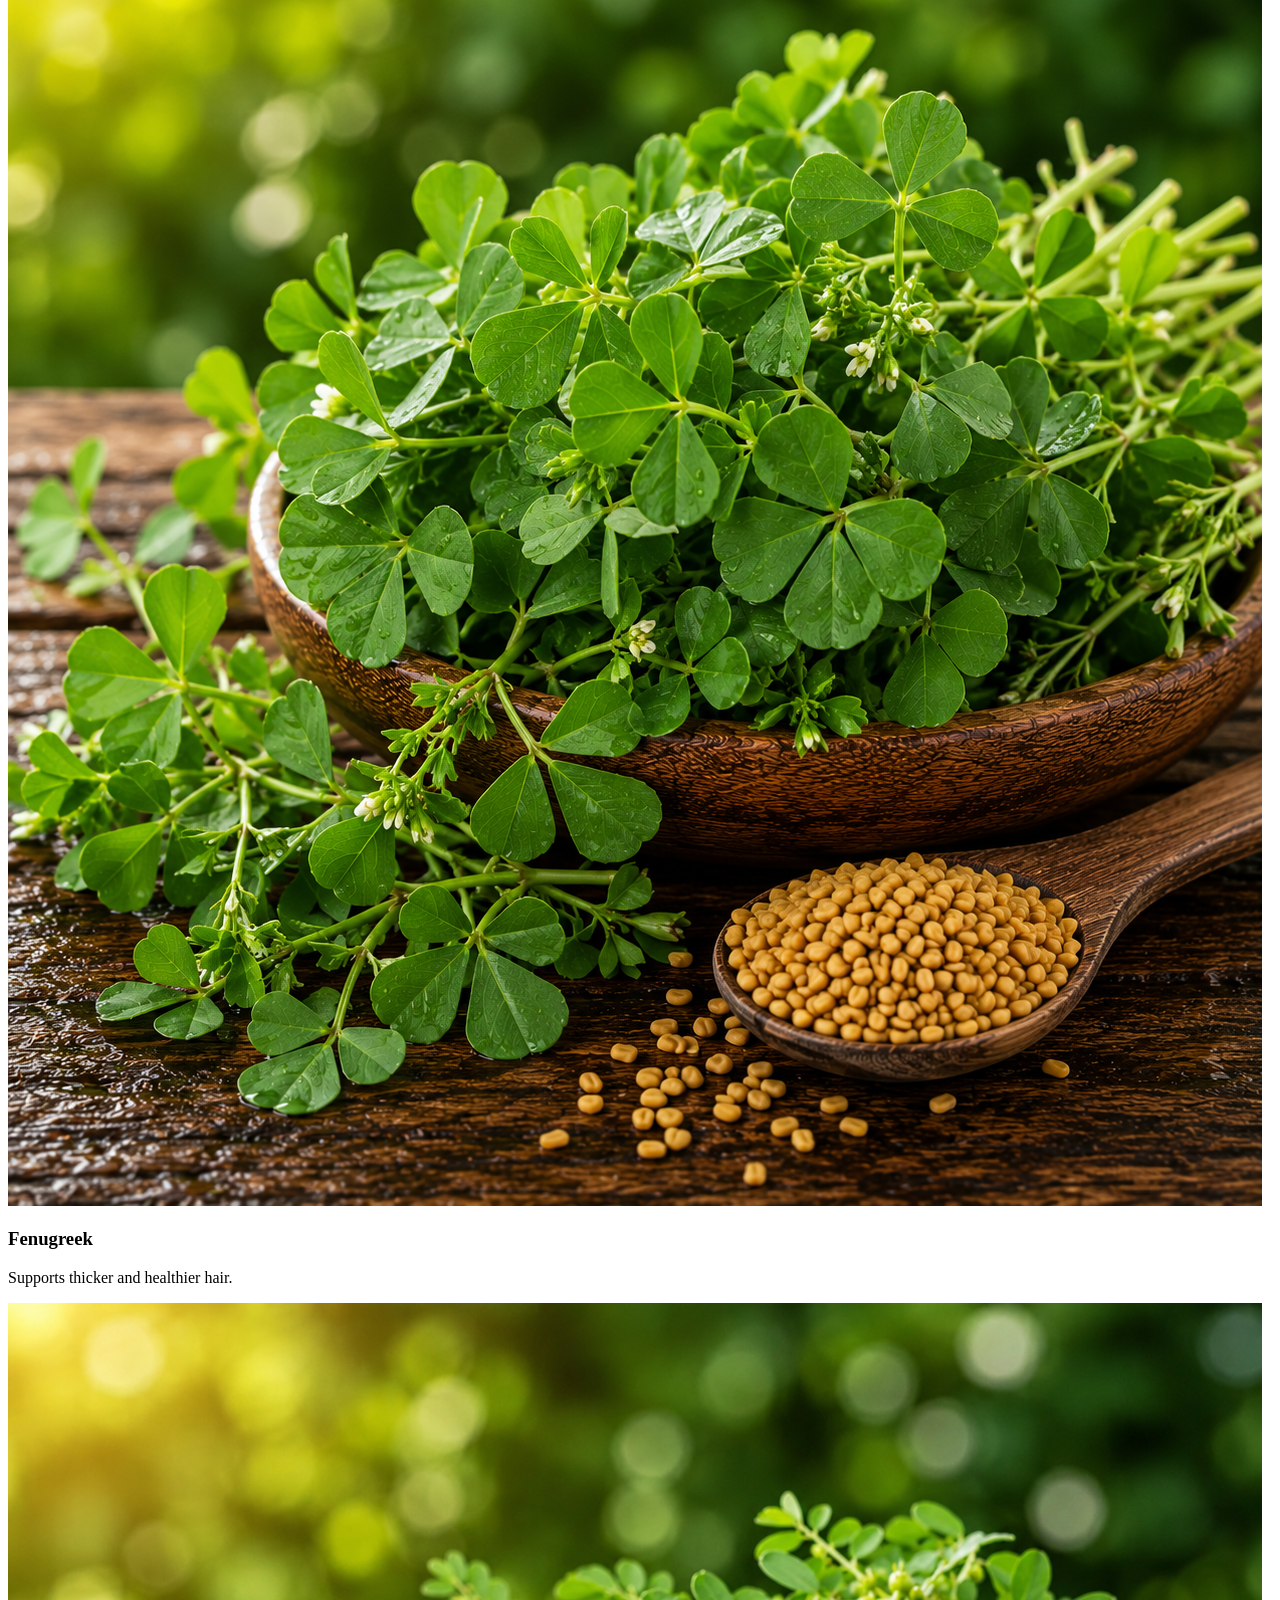
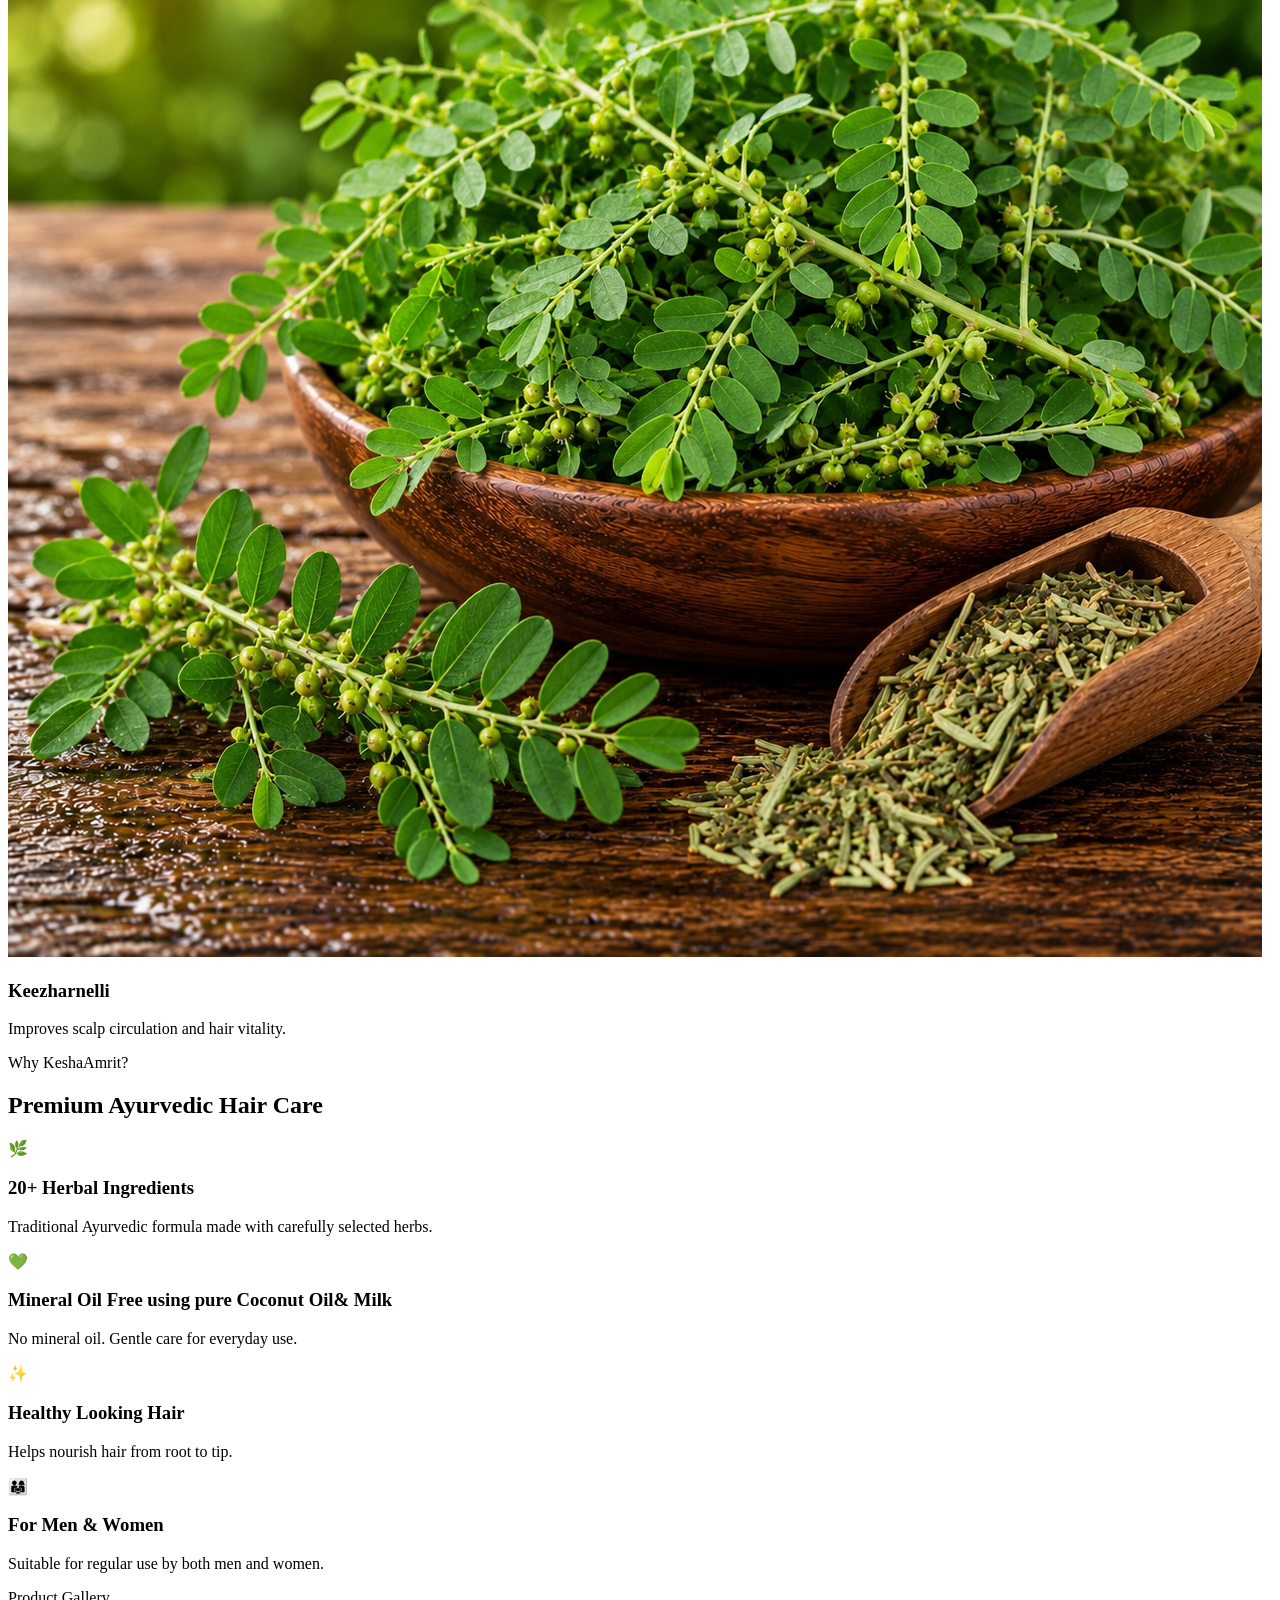
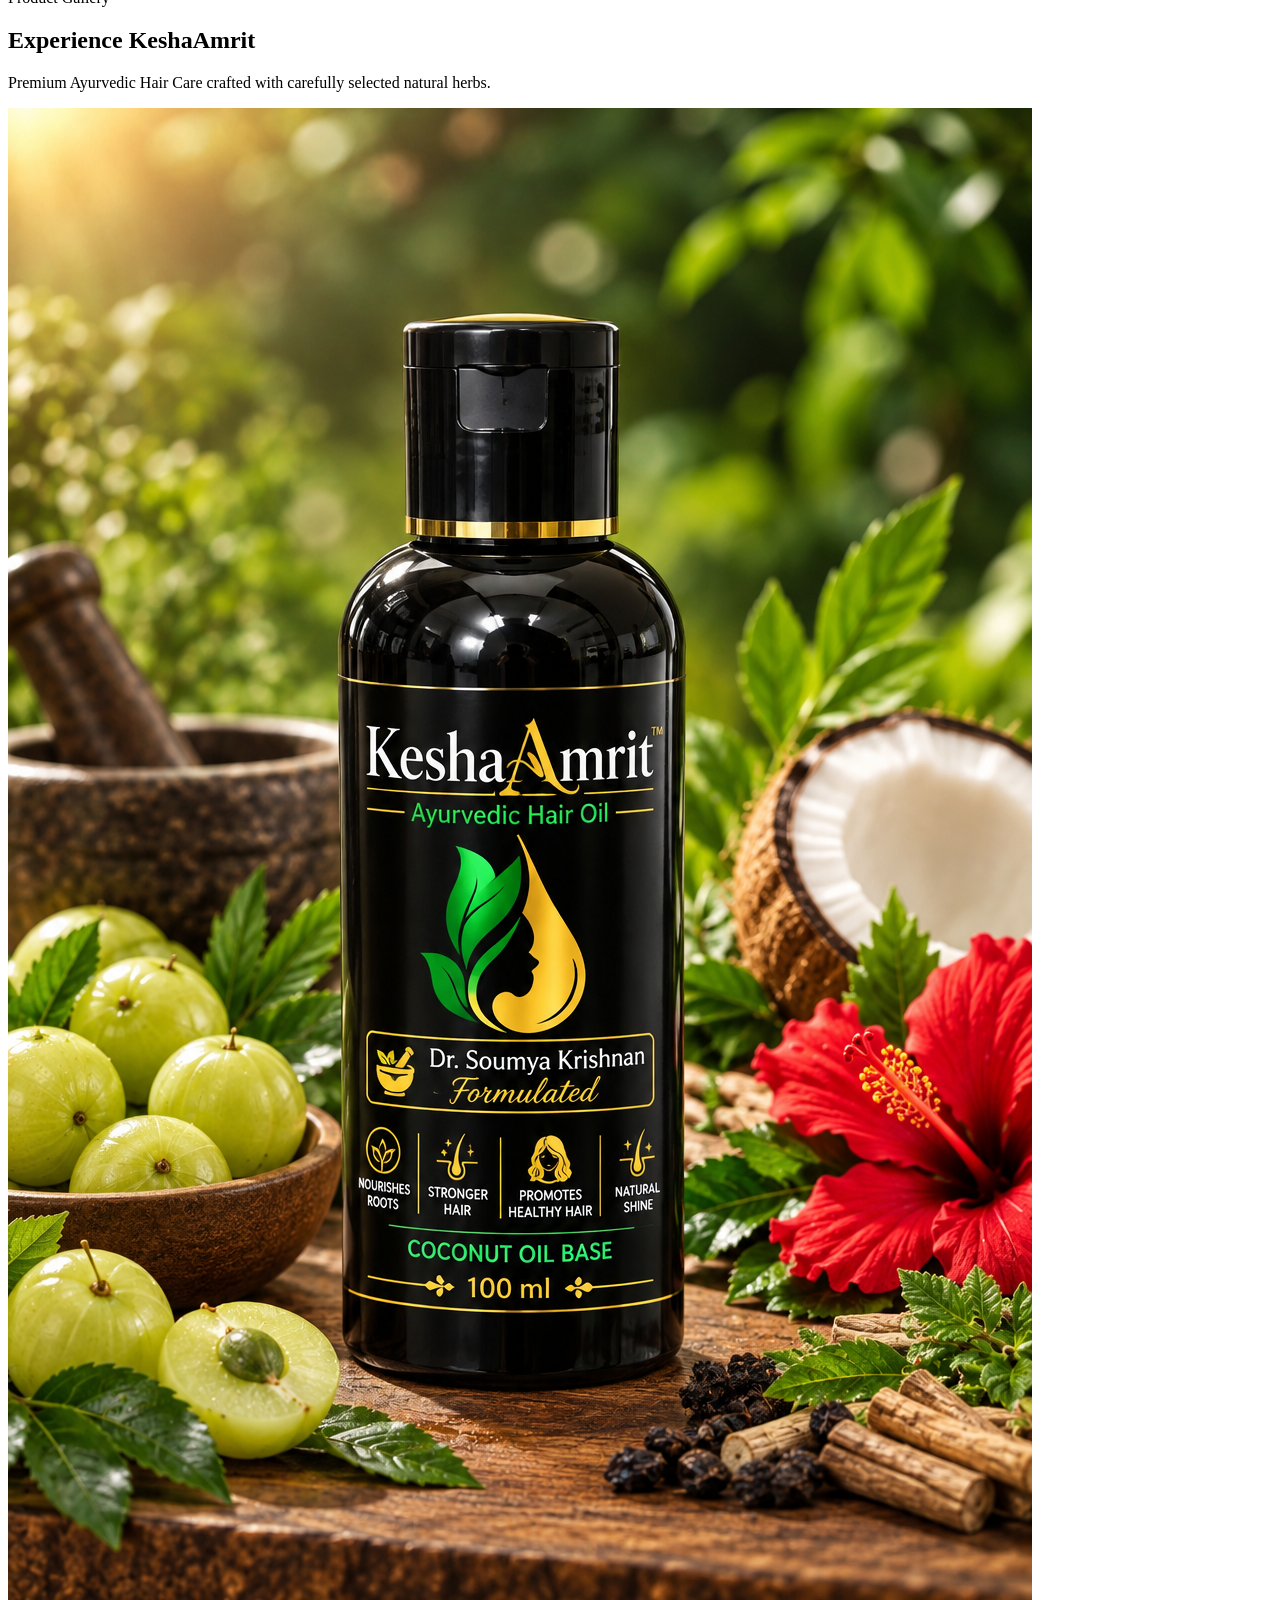
==== commit a434ec30: "Change stylesheet and enhance product price section Updated stylesheet link and improved product pri" ====
--- a/index.html
+++ b/index.html
@@ -10,7 +10,7 @@
 
     <link href="https://fonts.googleapis.com/css2?family=Poppins:wght@400;500;600;700&display=swap" rel="stylesheet">
 
-    <link rel="stylesheet" href="style.css">
+    <link rel="stylesheet" href="style-final.css">
 </head>
 <body>
 <div class="top-bar">
@@ -54,30 +54,28 @@
             </h1>
 
             <p>
-                Premium Ayurvedic Hair Oil formulated by
-<span class="doctor-name">Dr. Soumya Krishnan</span> enriched with
+                Premium Ayurvedic Hair Oil formulated by <strong class="doctor-name">Dr. Soumya Krishnan</strong> enriched with
                 20+ Powerful Herbs and pure coconut oil & milk for Strong,
                 Thick & Healthy Hair.
             </p>
-<div class="product-price">
-
-    <div class="mrp">
-        MRP <del>₹599</del>
-    </div>
-
-    <div class="sale-price">
-        ₹449
-    </div>
-
-    <div class="price-benefits">
-        🚚 Free Shipping <span>|</span> 💳 Cash On Delivery
-    </div>
-
-    <a href="https://wa.me/919496739361" class="price-order-btn">
-        🛒 Order Now
-    </a>
-
-</div>
+
+            <div class="hero-price">
+                <div class="mrp-line">MRP <span>₹599</span></div>
+                <div class="sale-price">₹449</div>
+                <div class="price-benefits">
+                    <span>🚚 Free Shipping</span>
+                    <span class="divider">|</span>
+                    <span>💳 Cash On Delivery</span>
+                </div>
+                <a href="https://wa.me/919496739361" class="price-order-btn">
+                    🛒 <span>Order Now</span>
+                </a>
+            </div>
+                <a href="https://wa.me/919496739361" class="price-order-btn">
+                    🛒 <span>Order Now</span>
+                </a>
+            </div>
+
             <div class="hero-features">
 
                 <div class="feature">
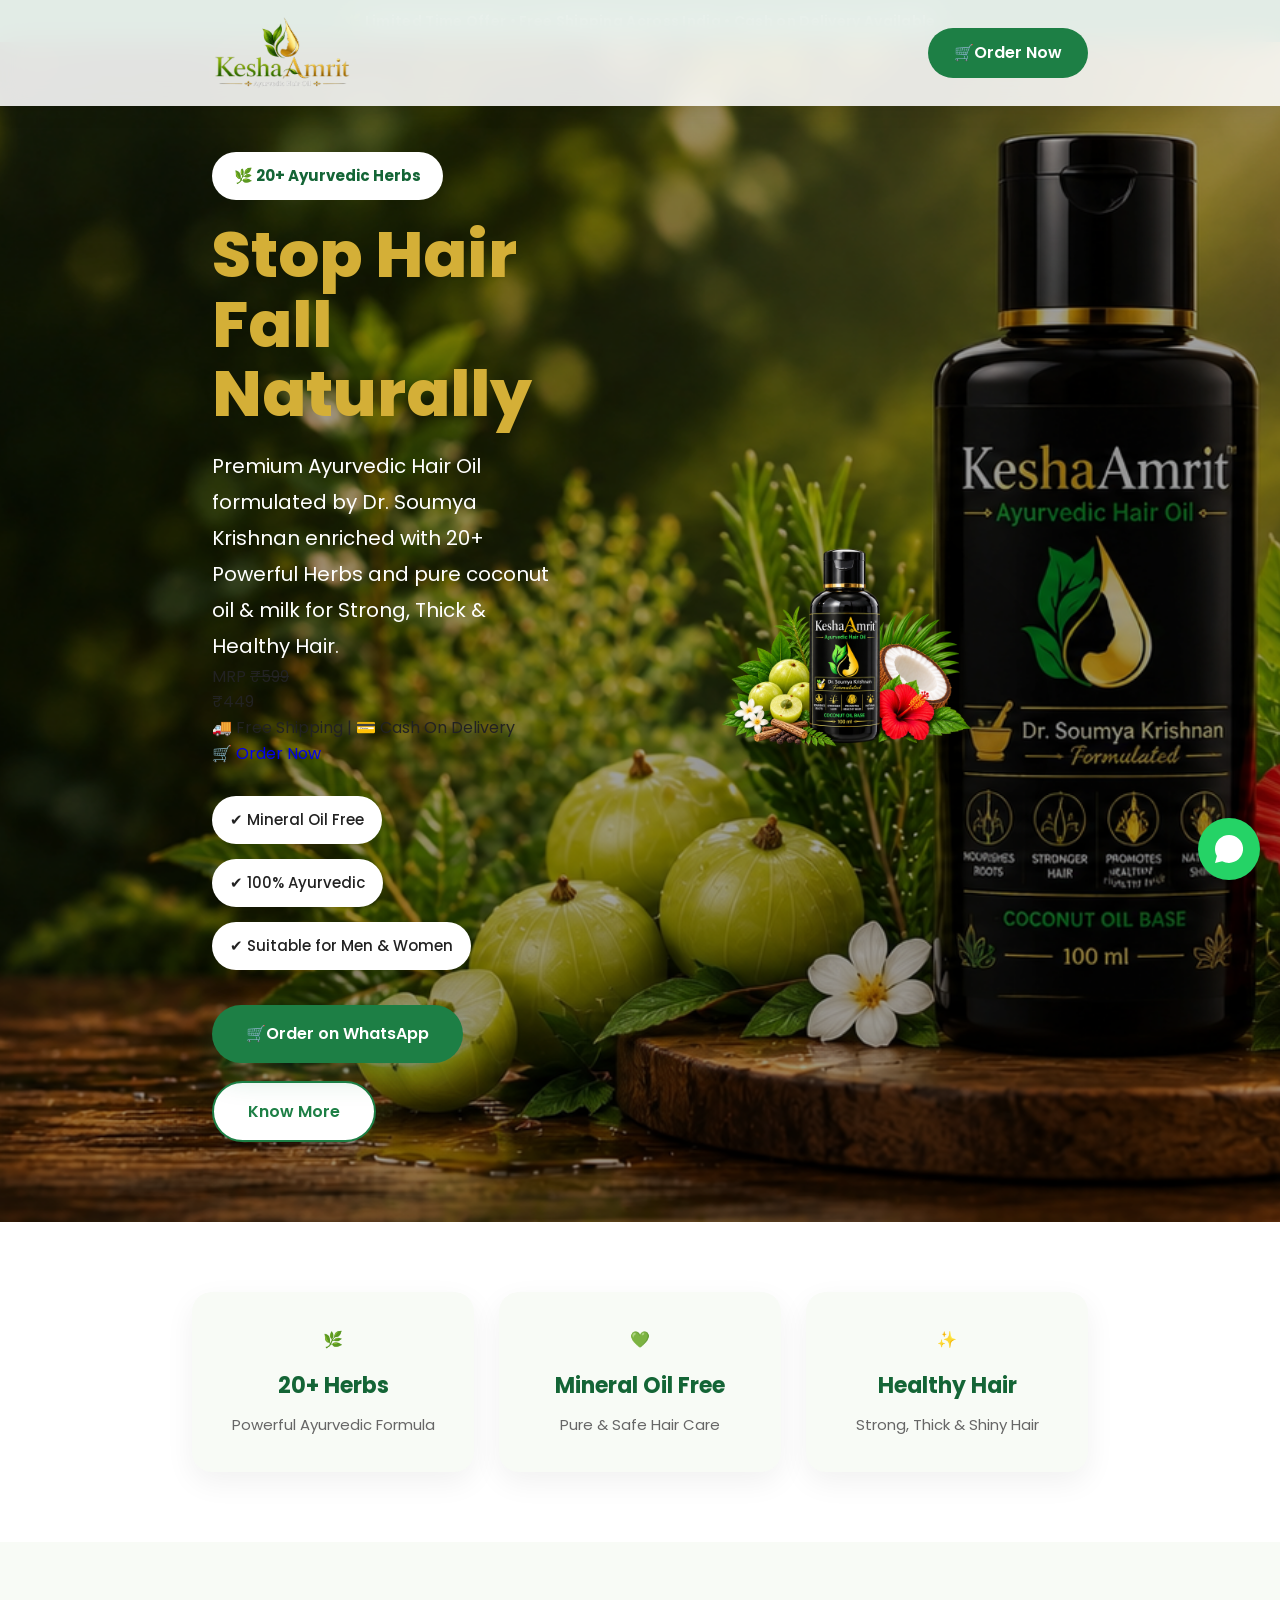
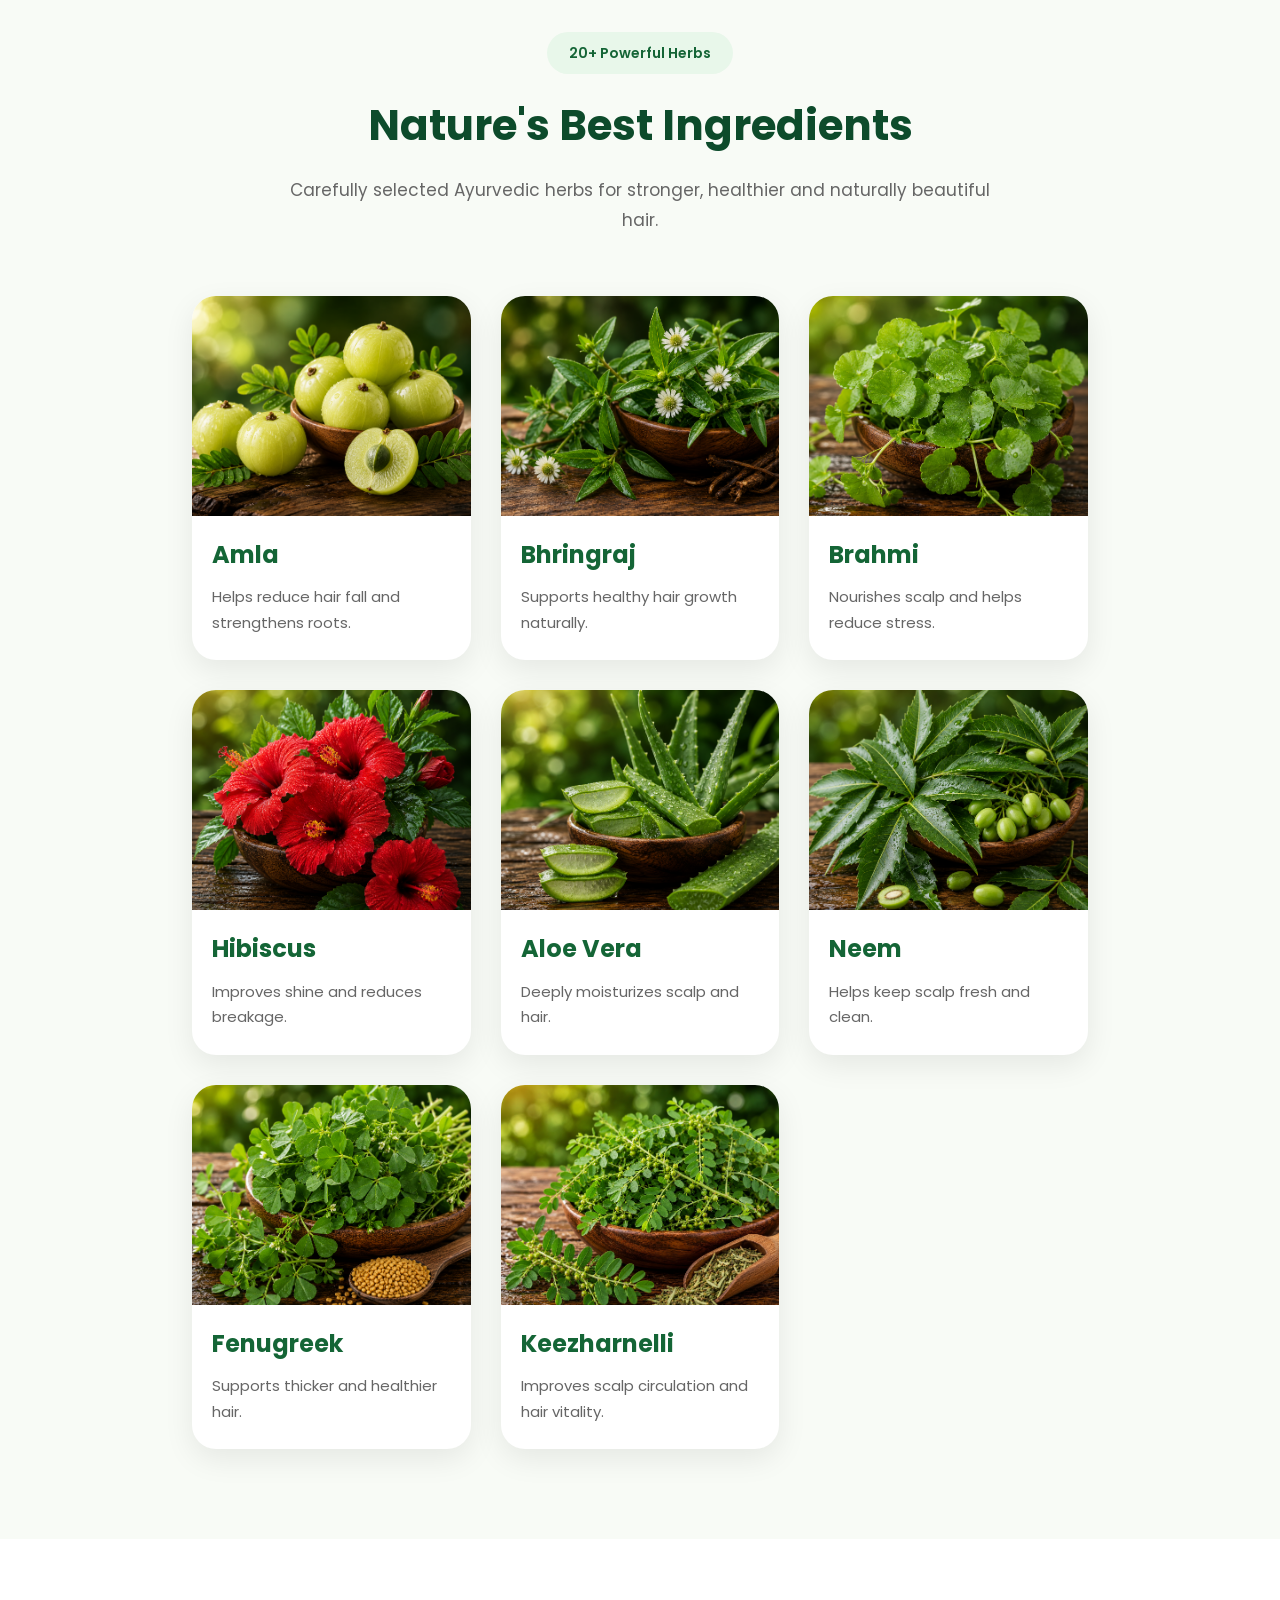
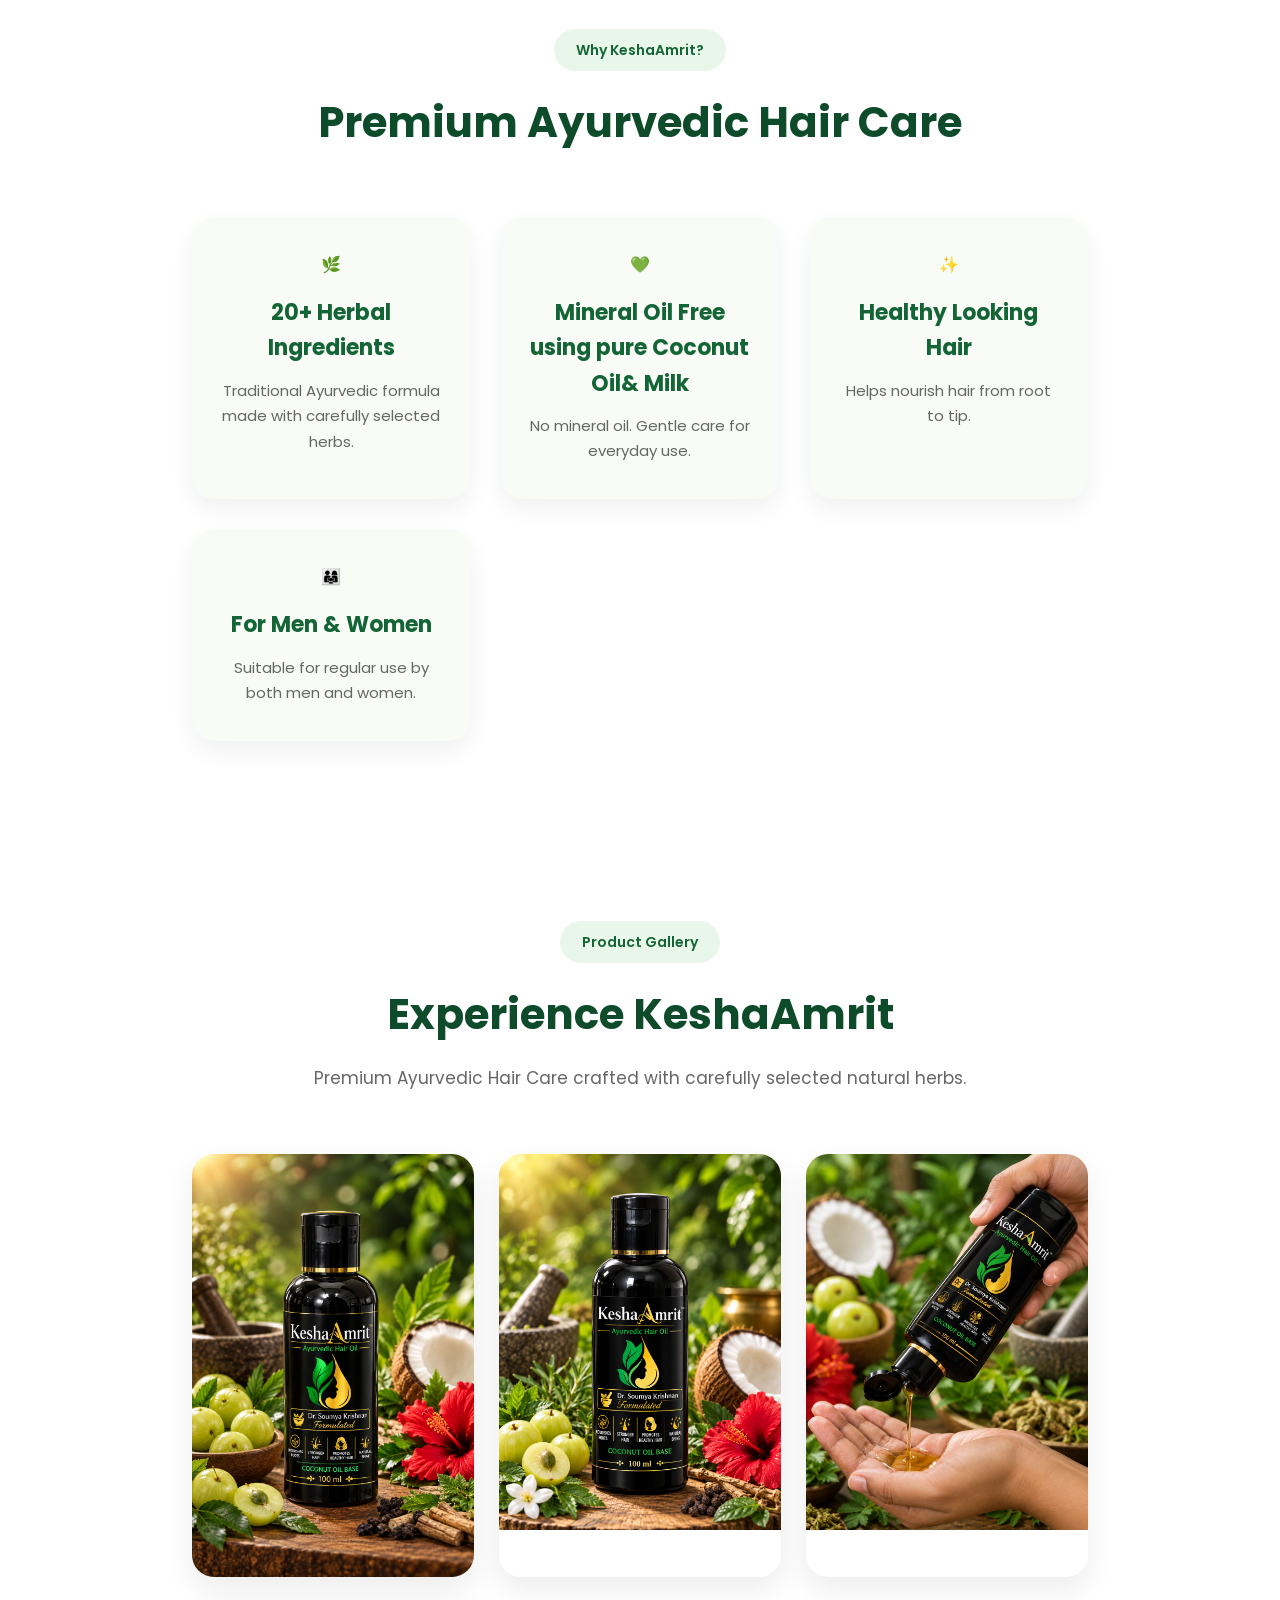
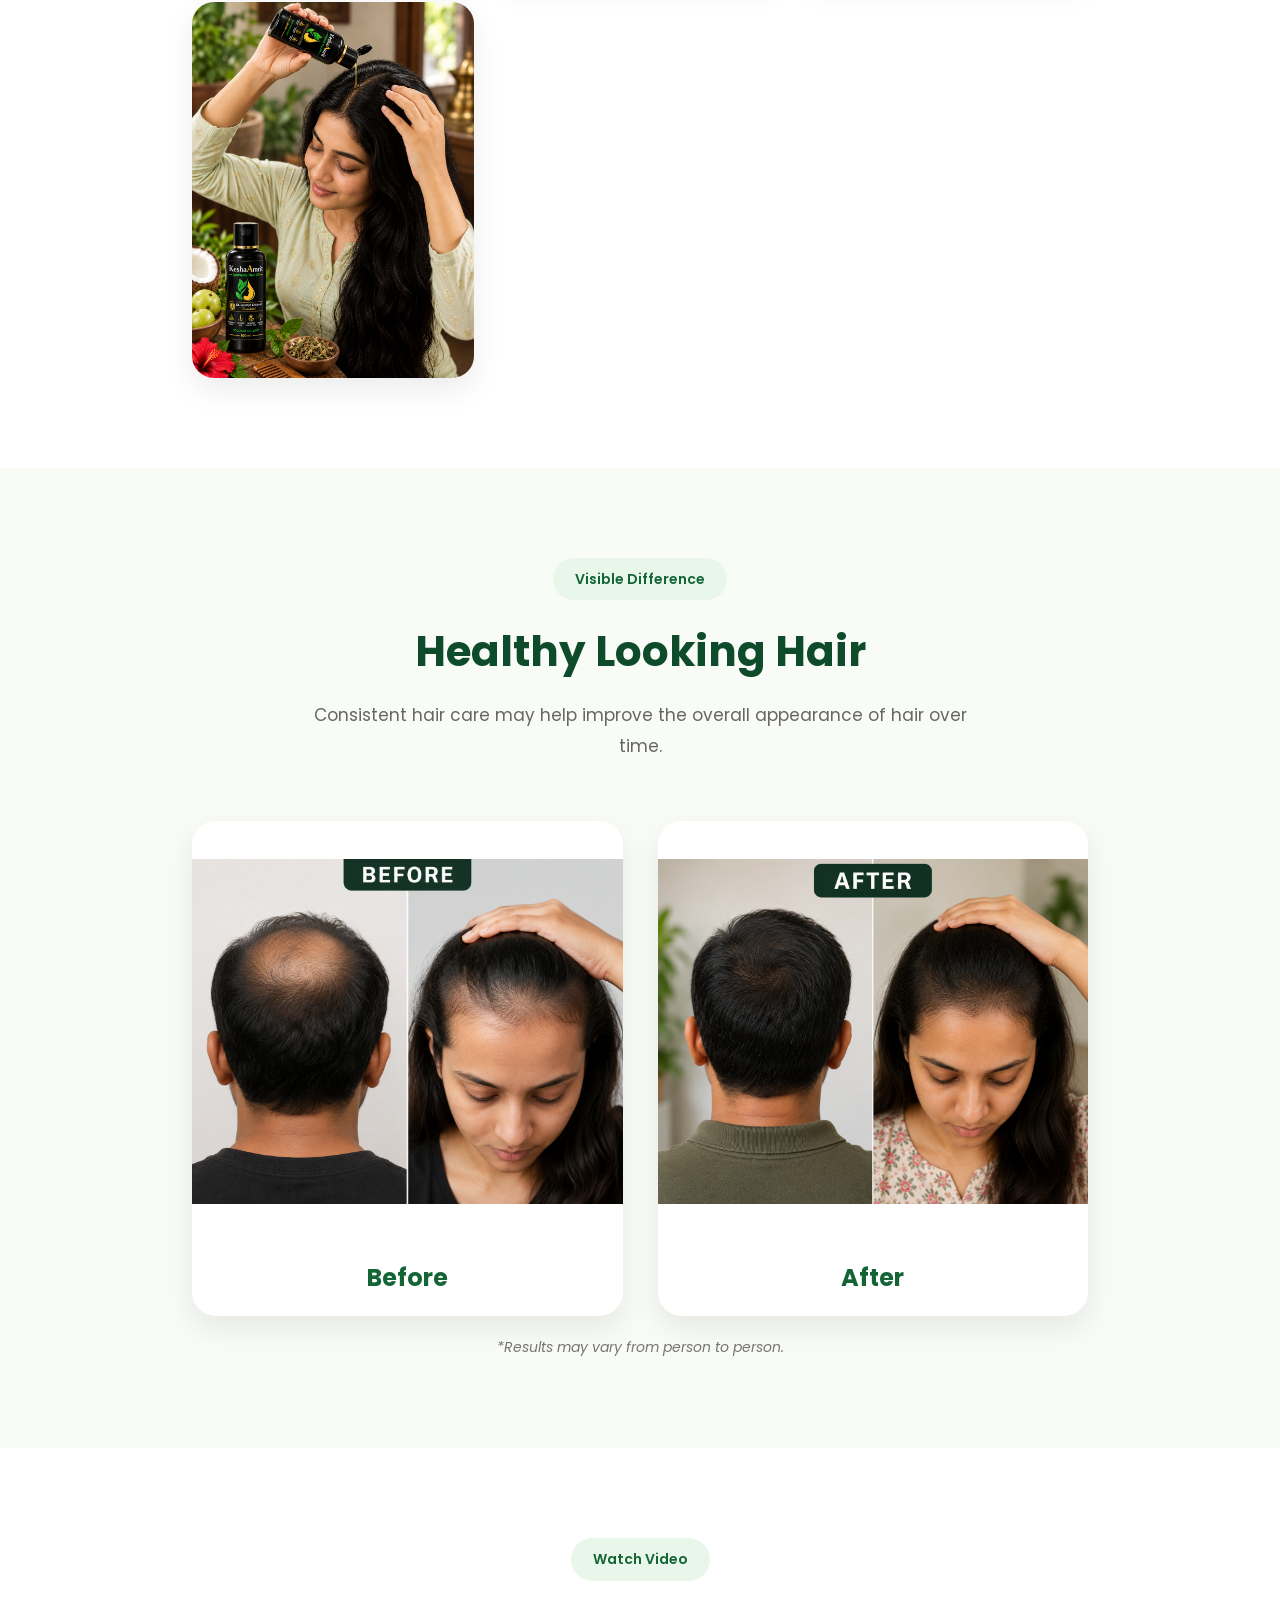
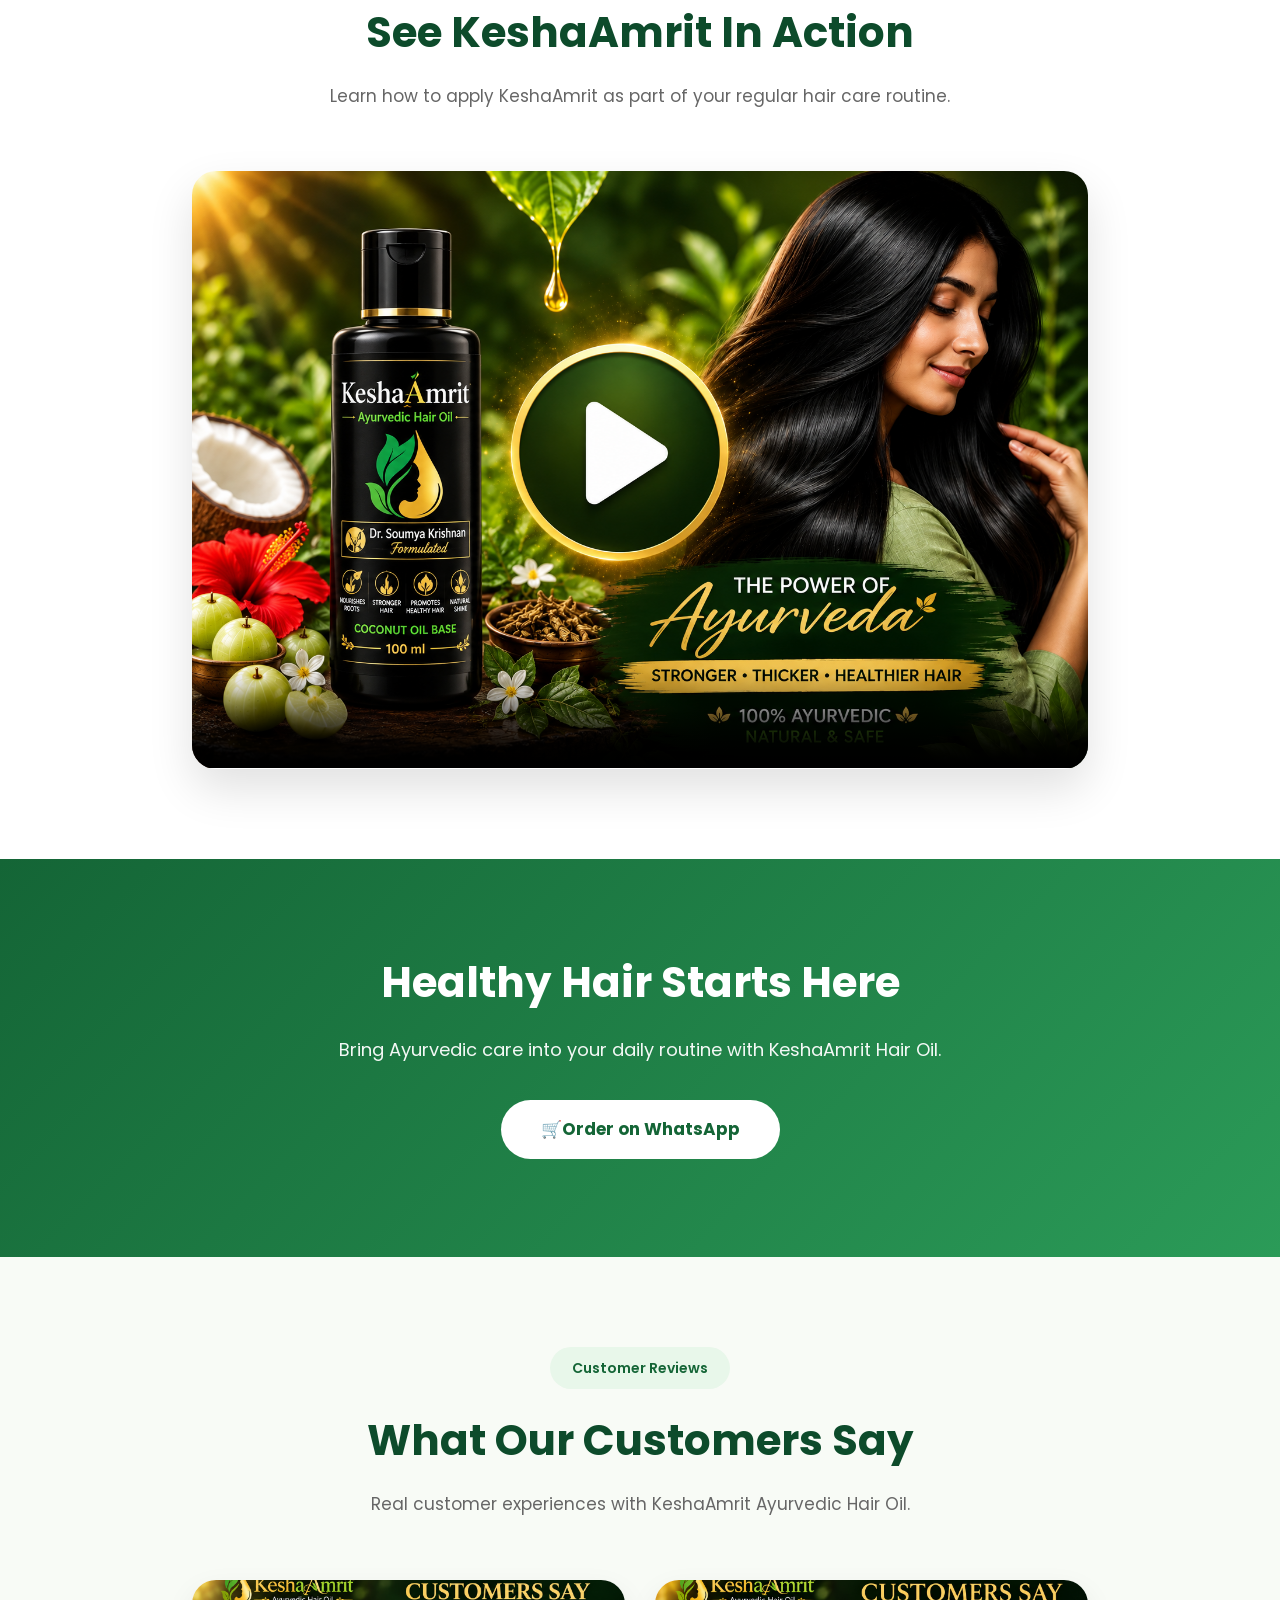
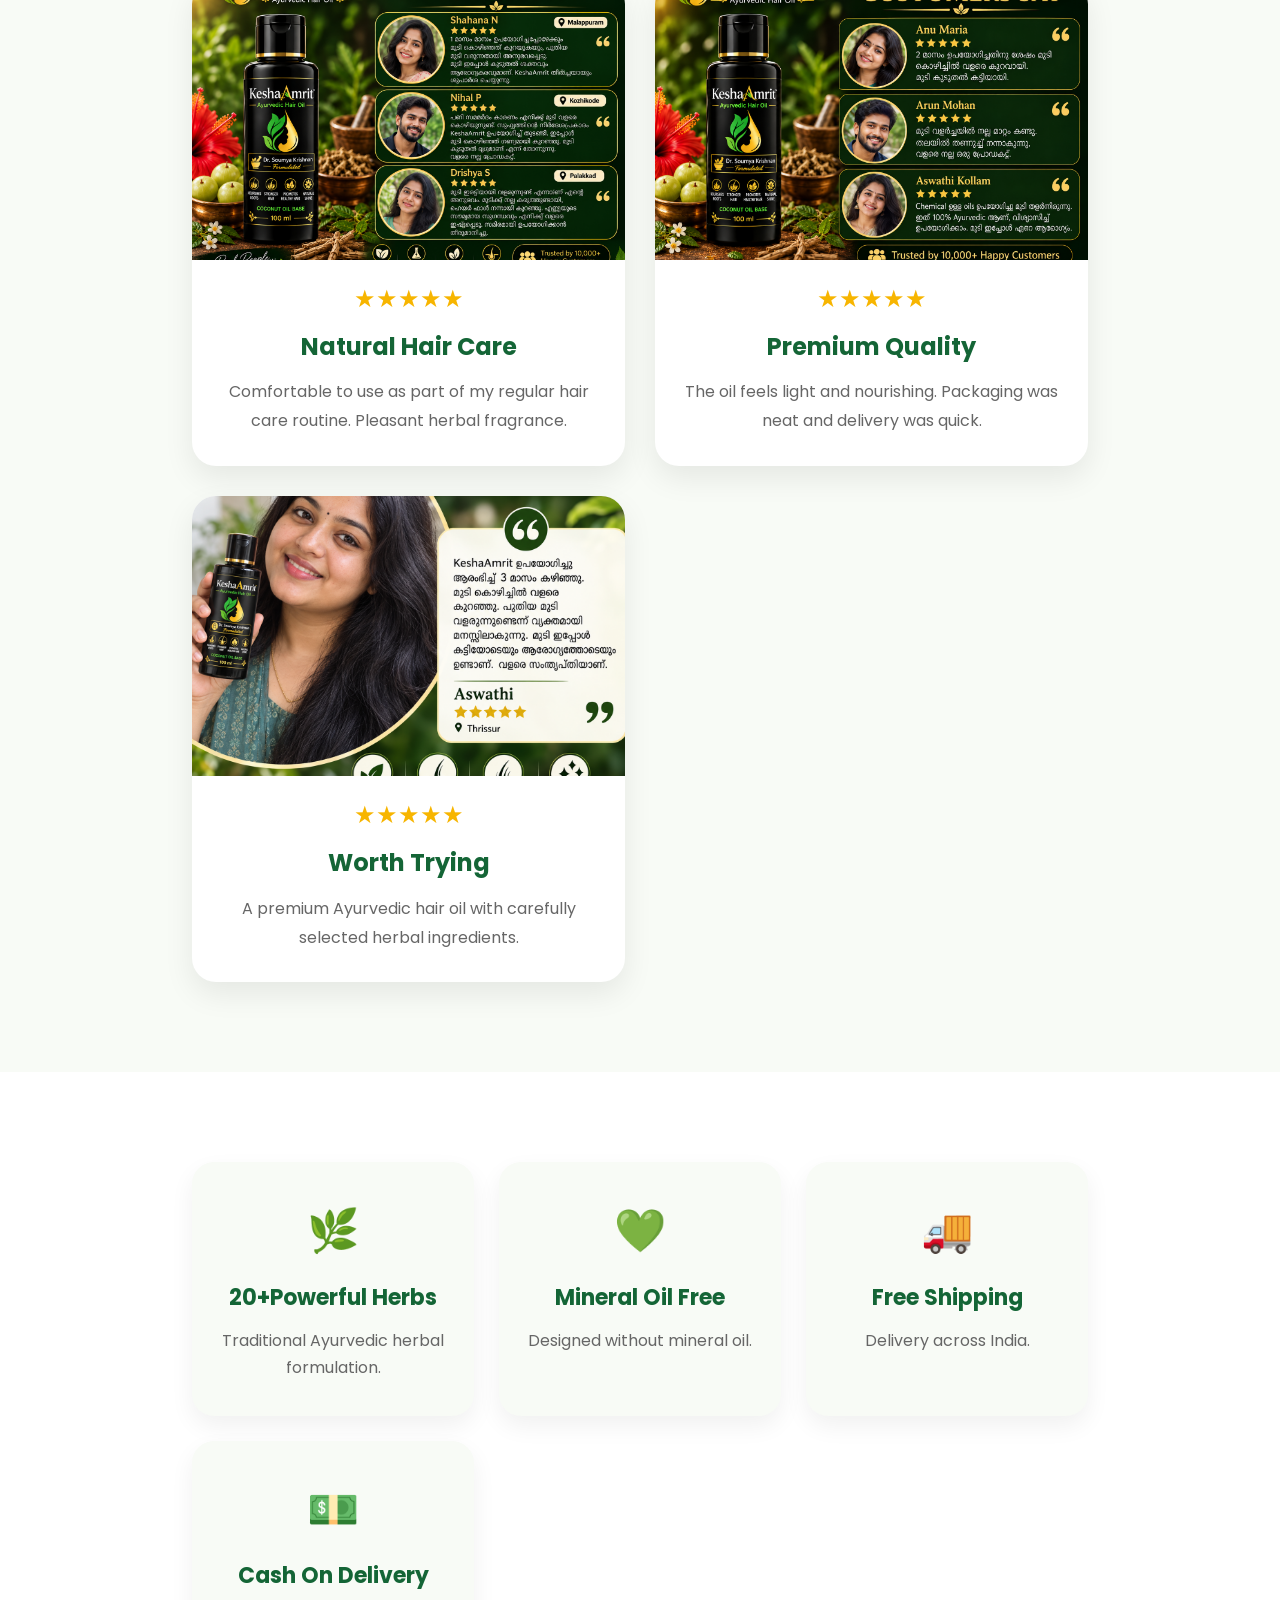
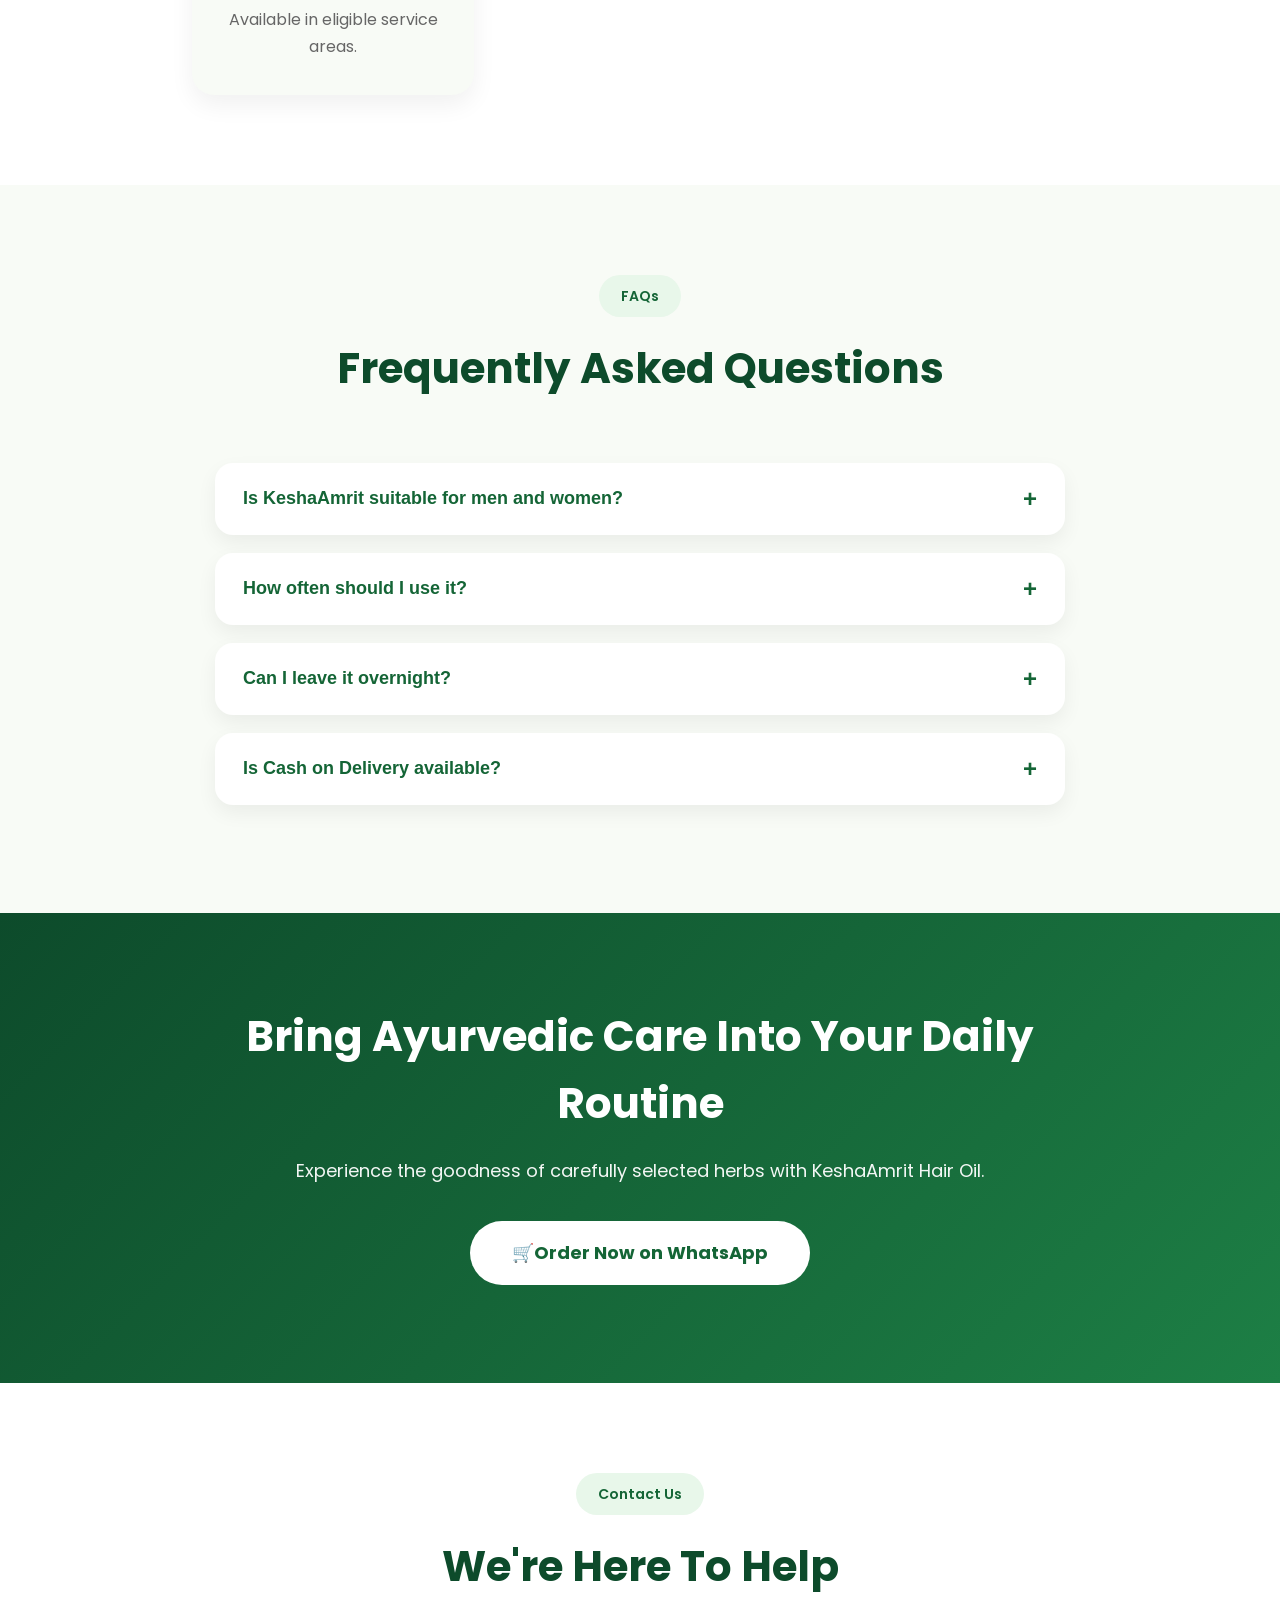
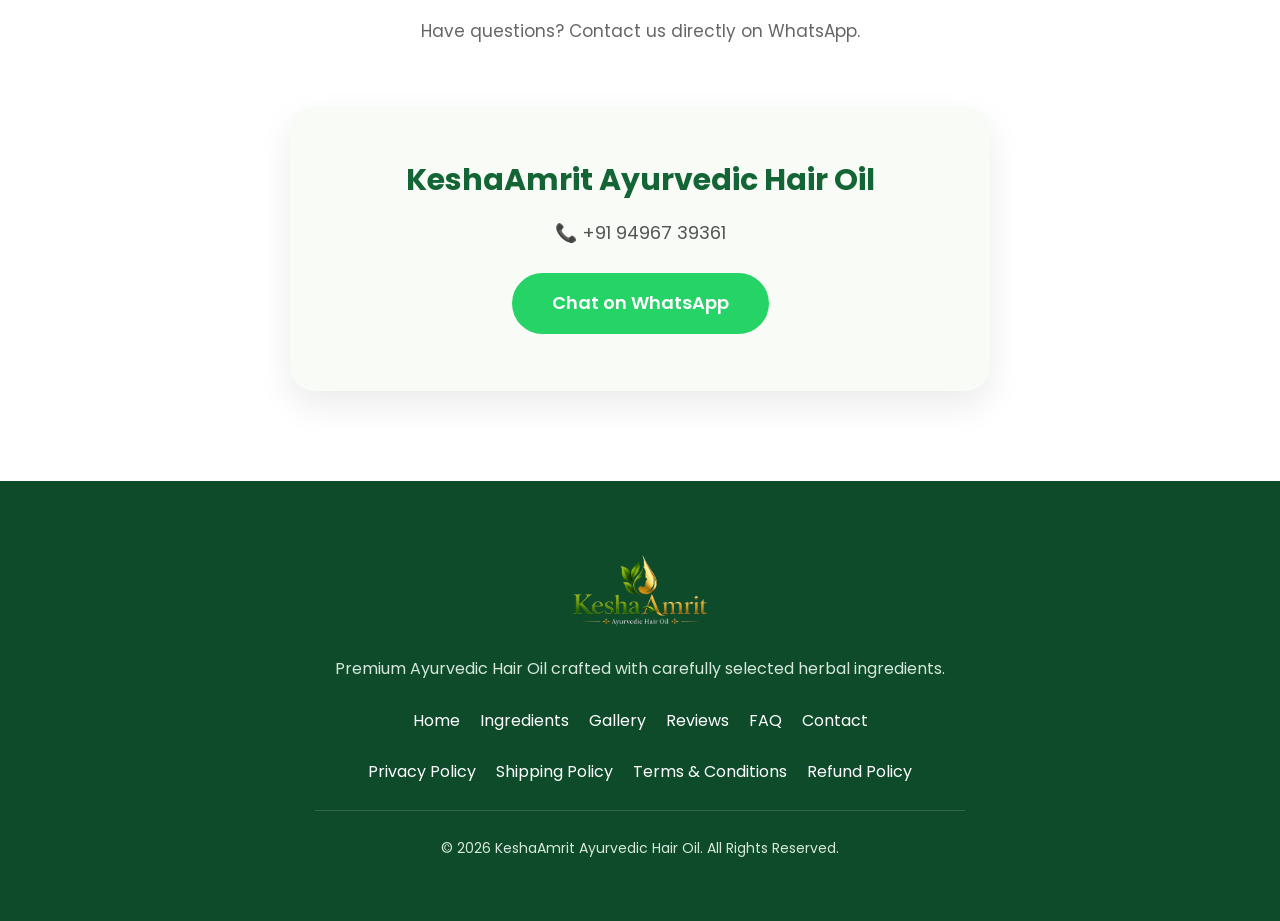
==== commit cabeb74b: "Update index.html" ====
--- a/index.html
+++ b/index.html
@@ -10,7 +10,7 @@
 
     <link href="https://fonts.googleapis.com/css2?family=Poppins:wght@400;500;600;700&display=swap" rel="stylesheet">
 
-    <link rel="stylesheet" href="style-final.css">
+    <link rel="stylesheet" href="style.css">
 </head>
 <body>
 <div class="top-bar">
@@ -54,28 +54,30 @@
             </h1>
 
             <p>
-                Premium Ayurvedic Hair Oil formulated by <strong class="doctor-name">Dr. Soumya Krishnan</strong> enriched with
+                Premium Ayurvedic Hair Oil formulated by
+<span class="doctor-name">Dr. Soumya Krishnan</span> enriched with
                 20+ Powerful Herbs and pure coconut oil & milk for Strong,
                 Thick & Healthy Hair.
             </p>
-
-            <div class="hero-price">
-                <div class="mrp-line">MRP <span>₹599</span></div>
-                <div class="sale-price">₹449</div>
-                <div class="price-benefits">
-                    <span>🚚 Free Shipping</span>
-                    <span class="divider">|</span>
-                    <span>💳 Cash On Delivery</span>
-                </div>
-                <a href="https://wa.me/919496739361" class="price-order-btn">
-                    🛒 <span>Order Now</span>
-                </a>
-            </div>
-                <a href="https://wa.me/919496739361" class="price-order-btn">
-                    🛒 <span>Order Now</span>
-                </a>
-            </div>
-
+<div class="product-price">
+
+    <div class="mrp">
+        MRP <del>₹599</del>
+    </div>
+
+    <div class="sale-price">
+        ₹449
+    </div>
+
+    <div class="price-benefits">
+        🚚 Free Shipping <span>|</span> 💳 Cash On Delivery
+    </div>
+
+    <a href="https://wa.me/919496739361" class="price-order-btn">
+        🛒 Order Now
+    </a>
+
+</div>
             <div class="hero-features">
 
                 <div class="feature">
--- a/style.css
+++ b/style.css
@@ -0,0 +1,1760 @@
+/* ==========================================
+   KeshaAmrit Website V2.0
+========================================== */
+
+*{
+    margin:0;
+    padding:0;
+    box-sizing:border-box;
+}
+
+html{
+    scroll-behavior:smooth;
+}
+
+body{
+    font-family:'Poppins',sans-serif;
+    background:#f8fbf6;
+    color:#222;
+    line-height:1.6;
+    overflow-x:hidden;
+}
+
+img{
+    max-width:100%;
+    display:block;
+}
+
+a{
+    text-decoration:none;
+}
+
+.container{
+    width:70%;
+    max-width:1200px;
+    margin:auto;
+}
+.top-bar{
+    background:#146536;
+    color:#fff;
+    text-align:center;
+    padding:10px 15px;
+    font-size:14px;
+    font-weight:600;
+    letter-spacing:.3px;
+}
+
+@media (max-width:768px){
+    .top-bar{
+        font-size:13px;
+        padding:8px 10px;
+    }
+}
+/* ==========================================
+   HEADER
+========================================== */
+
+.header{
+    position:fixed;
+    top:0;
+    left:0;
+    width:100%;
+    z-index:1000;
+    background:rgba(255,255,255,.88);
+    backdrop-filter:blur(14px);
+    box-shadow:0 5px 20px rgba(0,0,0,.08);
+}
+
+.nav{
+    display:flex;
+    justify-content:space-between;
+    align-items:center;
+    padding:14px 0;
+}
+
+.logo img{
+    width:180px;
+    max-width:100%;
+    height:auto;
+}
+
+}
+.order-btn{
+    display:inline-flex;
+    align-items:center;
+    justify-content:center;
+    background:#1d7f45;
+    color:#fff !important;
+    padding:12px 24px;
+    border-radius:50px;
+    font-size:16px;
+    font-weight:600;
+    text-decoration:none;
+    min-width:150px;
+}
+.header .order-btn{
+    color:#fff !important;
+}
+.order-btn{
+    background:#1d7f45;
+    color:#fff;
+    padding:12px 26px;
+    border-radius:50px;
+    font-weight:600;
+    transition:.3s;
+}
+
+.order-btn:hover{
+    background:#146536;
+    transform:translateY(-2px);
+}
+
+/* ==========================================
+   HERO SECTION
+========================================== */
+
+.hero{
+    position:relative;
+    min-height:100vh;
+    display:flex;
+    align-items:center;
+    overflow:hidden;
+    padding:110px 0 80px;
+}
+
+.hero-bg{
+    position:absolute;
+    inset:0;
+    width:100%;
+    height:100%;
+    object-fit:cover;
+    z-index:0;
+}
+
+.hero-overlay{
+    position:absolute;
+    inset:0;
+    background:rgba(0,0,0,.38);
+    z-index:1;
+}
+
+.hero-content{
+    position:relative;
+    z-index:2;
+    max-width:1200px;
+    margin:auto;
+    padding:0 20px;
+
+    display:grid;
+    grid-template-columns:340px 1fr;
+    gap:70px;
+    align-items:center;
+}
+
+/* LEFT - Bottle */
+
+.hero-right{
+    display:flex;
+    justify-content:center;
+    align-items:center;
+}
+
+.hero-bottle{
+    width:300px;
+    max-width:100%;
+    display:block;
+
+    filter:drop-shadow(0 25px 45px rgba(0,0,0,.35));
+
+    animation:floatBottle 4s ease-in-out infinite;
+}
+
+/* RIGHT - Content */
+
+.hero-left h1{
+    font-size:64px;
+    line-height:1.08;
+    color:#D4AF37;
+    margin:20px 0;
+    font-weight:800;
+}
+
+.hero-left p{
+    font-size:20px;
+    color:#fff;
+    line-height:1.8;
+    max-width:600px;
+}
+
+.premium-badge{
+    display:inline-block;
+    background:#ffffff;
+    color:#146536;
+    padding:12px 22px;
+    border-radius:40px;
+    font-size:15px;
+    font-weight:700;
+}
+
+.hero-features{
+    display:flex;
+    flex-wrap:wrap;
+    gap:15px;
+    margin:35px 0;
+}
+
+.feature{
+    background:#fff;
+    padding:15px 22px;
+    border-radius:40px;
+    font-weight:600;
+}
+
+.hero-buttons{
+    display:flex;
+    gap:20px;
+    margin-top:35px;
+}
+
+.btn-primary{
+    background:#1E8E4A;
+    color:#fff;
+}
+
+.btn-secondary{
+    background:#fff;
+    color:#146536;
+}
+
+.btn-primary,
+.btn-secondary{
+    padding:17px 34px;
+    border-radius:50px;
+    text-decoration:none;
+    font-weight:700;
+    transition:.3s;
+}
+
+.btn-primary:hover{
+    transform:translateY(-4px);
+}
+
+.btn-secondary:hover{
+    transform:translateY(-4px);
+}
+
+/* Floating Bottle */
+
+@keyframes floatBottle{
+
+0%{
+transform:translateY(0);
+}
+
+50%{
+transform:translateY(-10px);
+}
+
+100%{
+transform:translateY(0);
+}
+
+}
+
+/* ==========================
+   MOBILE
+========================== */
+
+@media(max-width:992px){
+
+.hero{
+padding:90px 0 60px;
+}
+
+.hero-content{
+grid-template-columns:1fr;
+text-align:center;
+gap:40px;
+}
+
+.hero-right{
+order:-1;
+}
+
+.hero-bottle{
+width:220px;
+}
+
+.hero-left h1{
+font-size:42px;
+}
+
+.hero-left p{
+font-size:17px;
+margin:auto;
+}
+
+.hero-features{
+justify-content:center;
+}
+
+.hero-buttons{
+flex-direction:column;
+align-items:center;
+}
+
+.btn-primary,
+.btn-secondary{
+width:100%;
+max-width:320px;
+text-align:center;
+}
+
+}
+/* ===============================
+   MOBILE HERO FIX
+================================ */
+@media (max-width:768px){
+
+.hero{
+    padding:90px 20px 50px;
+    min-height:auto;
+}
+
+.hero-content{
+    display:flex;
+    flex-direction:column;
+    align-items:center;
+    text-align:center;
+    gap:30px;
+}
+
+.hero-left,
+.hero-right{
+    width:100%;
+}
+
+.hero-logo{
+    width:180px;
+    max-width:60%;
+    margin:0 auto 20px;
+}
+
+.hero h1{
+    font-size:38px;
+    line-height:1.15;
+}
+
+.hero p{
+    font-size:16px;
+    line-height:1.7;
+}
+
+.hero-icons{
+    grid-template-columns:1fr 1fr;
+    gap:12px;
+}
+
+.hero-buttons{
+    flex-direction:column;
+    width:100%;
+}
+
+.hero-buttons .btn,
+.hero-buttons .btn-primary,
+.hero-buttons .btn-secondary{
+    width:100%;
+    max-width:320px;
+}
+
+.hero-bottle{
+    width:170px;
+    margin:20px auto 0;
+}
+}
+/* ==========================================
+   HERO FEATURES
+========================================== */
+
+.hero-features{
+    display:flex;
+    flex-wrap:wrap;
+    gap:15px;
+    margin:30px 0;
+}
+
+.feature{
+    background:#fff;
+    padding:12px 18px;
+    border-radius:40px;
+    font-size:15px;
+    font-weight:500;
+    box-shadow:0 8px 25px rgba(0,0,0,.08);
+    transition:.3s;
+}
+
+.feature:hover{
+    transform:translateY(-5px);
+    box-shadow:0 12px 30px rgba(0,0,0,.12);
+}
+
+/* ==========================================
+   HERO BUTTONS
+========================================== */
+
+.hero-buttons{
+    display:flex;
+    flex-wrap:wrap;
+    gap:18px;
+    margin-top:35px;
+}
+
+.btn-primary{
+    background:#1d7f45;
+    color:#fff;
+    padding:16px 34px;
+    border-radius:50px;
+    font-size:16px;
+    font-weight:600;
+    transition:.3s;
+    box-shadow:0 12px 30px rgba(29,127,69,.25);
+}
+
+.btn-primary:hover{
+    background:#146536;
+    transform:translateY(-3px);
+}
+
+.btn-secondary{
+    background:#fff;
+    color:#1d7f45;
+    border:2px solid #1d7f45;
+    padding:16px 34px;
+    border-radius:50px;
+    font-size:16px;
+    font-weight:600;
+    transition:.3s;
+}
+
+.btn-secondary:hover{
+    background:#1d7f45;
+    color:#fff;
+}
+
+/* ==========================================
+   BENEFIT STRIP
+========================================== */
+
+.benefit-strip{
+    background:#fff;
+    padding:70px 0;
+}
+
+.benefit-grid{
+    display:grid;
+    grid-template-columns:repeat(3,1fr);
+    gap:25px;
+}
+
+.benefit-card{
+    background:#f8fbf6;
+    border-radius:20px;
+    padding:35px;
+    text-align:center;
+    transition:.35s;
+    box-shadow:0 10px 30px rgba(0,0,0,.06);
+}
+
+.benefit-card:hover{
+    transform:translateY(-8px);
+    box-shadow:0 18px 40px rgba(0,0,0,.10);
+}
+
+.benefit-card h3{
+    margin:15px 0 10px;
+    color:#146536;
+    font-size:22px;
+}
+
+.benefit-card p{
+    color:#666;
+    font-size:15px;
+}
+
+/* ==========================================
+   FLOATING BOTTLE ANIMATION
+========================================== */
+
+@keyframes floatBottle{
+
+    0%{
+        transform:translateY(0);
+    }
+
+    50%{
+        transform:translateY(-12px);
+    }
+
+    100%{
+        transform:translateY(0);
+    }
+
+}
+/* ==========================================
+   COMMON SECTION
+========================================== */
+
+section{
+    padding:90px 0;
+}
+
+.section-title{
+    text-align:center;
+    max-width:700px;
+    margin:0 auto 60px;
+}
+
+.section-title span{
+    display:inline-block;
+    background:#e8f7ea;
+    color:#146536;
+    padding:10px 22px;
+    border-radius:40px;
+    font-size:14px;
+    font-weight:600;
+    margin-bottom:18px;
+}
+
+.section-title h2{
+    font-size:42px;
+    color:#0d4b2b;
+    margin-bottom:15px;
+    font-weight:700;
+}
+
+.section-title p{
+    color:#666;
+    font-size:17px;
+    line-height:1.8;
+}
+
+/* ==========================================
+   INGREDIENTS
+========================================== */
+
+.ingredients{
+    background:#f8fbf6;
+}
+
+.ingredient-grid{
+    display:grid;
+    grid-template-columns:repeat(auto-fit,minmax(250px,1fr));
+    gap:30px;
+}
+
+.ingredient-card{
+    background:#fff;
+    border-radius:24px;
+    overflow:hidden;
+    box-shadow:0 10px 30px rgba(0,0,0,.08);
+    transition:.35s;
+}
+
+.ingredient-card:hover{
+    transform:translateY(-10px);
+    box-shadow:0 20px 45px rgba(0,0,0,.15);
+}
+
+.ingredient-card img{
+    width:100%;
+    height:220px;
+    object-fit:cover;
+    transition:.4s;
+}
+
+.ingredient-card:hover img{
+    transform:scale(1.08);
+}
+
+.ingredient-card h3{
+    padding:20px 20px 10px;
+    font-size:24px;
+    color:#146536;
+    font-weight:700;
+}
+
+.ingredient-card p{
+    padding:0 20px 25px;
+    color:#666;
+    line-height:1.7;
+    font-size:15px;
+}
+
+/* ==========================================
+   WHY CHOOSE US
+========================================== */
+
+.why-us{
+    background:#ffffff;
+}
+
+.why-grid{
+    display:grid;
+    grid-template-columns:repeat(auto-fit,minmax(250px,1fr));
+    gap:30px;
+}
+
+.why-card{
+    background:#f8fbf6;
+    border-radius:22px;
+    padding:35px 28px;
+    text-align:center;
+    box-shadow:0 10px 25px rgba(0,0,0,.06);
+    transition:.35s;
+}
+
+.why-card:hover{
+    transform:translateY(-8px);
+    box-shadow:0 18px 40px rgba(0,0,0,.10);
+}
+
+.why-card h3{
+    margin:18px 0 12px;
+    color:#146536;
+    font-size:22px;
+}
+
+.why-card p{
+    color:#666;
+    line-height:1.7;
+    font-size:15px;
+}
+/* ==========================================
+   GALLERY
+========================================== */
+
+.gallery{
+    background:#ffffff;
+}
+
+.gallery-grid{
+    display:grid;
+    grid-template-columns:repeat(auto-fit,minmax(260px,1fr));
+    gap:25px;
+}
+
+.gallery-item{
+    overflow:hidden;
+    border-radius:22px;
+    box-shadow:0 12px 30px rgba(0,0,0,.08);
+    transition:.35s;
+    background:#fff;
+}
+
+.gallery-item img{
+    width:100%;
+    height:300px;
+    object-fit:cover;
+    transition:.45s;
+}
+
+.gallery-item:hover{
+    transform:translateY(-8px);
+    box-shadow:0 20px 40px rgba(0,0,0,.12);
+}
+.gallery img{
+    width:100%;
+    height:auto;
+    object-fit:contain;
+}
+.gallery-item:hover img{
+    transform:scale(1.08);
+}
+
+/* ==========================================
+   BEFORE & AFTER
+========================================== */
+
+.before-after{
+    background:#f8fbf6;
+}
+
+.compare-grid{
+    display:grid;
+    grid-template-columns:repeat(2,1fr);
+    gap:35px;
+    margin-top:40px;
+}
+
+.compare-card{
+    background:#fff;
+    border-radius:24px;
+    overflow:hidden;
+    box-shadow:0 12px 30px rgba(0,0,0,.08);
+    transition:.35s;
+}
+
+.compare-card:hover{
+    transform:translateY(-8px);
+}
+
+.compare-card img{
+    width:100%;
+    height:420px;
+    object-fit:contain;
+    background:#fff;
+}
+
+.compare-card h3{
+    text-align:center;
+    padding:18px;
+    color:#146536;
+    font-size:24px;
+}
+
+.compare-note{
+    text-align:center;
+    margin-top:20px;
+    color:#777;
+    font-size:14px;
+    font-style:italic;
+}
+
+/* ==========================================
+   VIDEO SECTION
+========================================== */
+
+.video-section{
+    background:#ffffff;
+}
+
+.video-wrapper{
+    max-width:900px;
+    margin:40px auto 0;
+    overflow:hidden;
+    border-radius:24px;
+    box-shadow:0 20px 45px rgba(0,0,0,.12);
+}
+
+.video-wrapper video{
+    width:100%;
+    display:block;
+}
+
+/* ==========================================
+   CTA SECTION
+========================================== */
+
+.cta-section{
+    background:linear-gradient(135deg,#146536,#2b9b58);
+    color:#fff;
+    text-align:center;
+}
+
+.cta-section h2{
+    font-size:42px;
+    margin-bottom:20px;
+}
+
+.cta-section p{
+    max-width:700px;
+    margin:0 auto 35px;
+    font-size:18px;
+    opacity:.95;
+}
+
+.cta-button{
+    display:inline-block;
+    background:#fff;
+    color:#146536;
+    padding:16px 40px;
+    border-radius:50px;
+    font-size:17px;
+    font-weight:700;
+    transition:.3s;
+}
+
+.cta-button:hover{
+    transform:translateY(-3px);
+    box-shadow:0 15px 35px rgba(0,0,0,.18);
+}
+/* ==========================================
+   CUSTOMER REVIEWS
+========================================== */
+
+.reviews{
+    background:#f8fbf6;
+}
+
+.review-grid{
+    display:grid;
+    grid-template-columns:repeat(auto-fit,minmax(300px,1fr));
+    gap:30px;
+}
+
+.review-card{
+    background:#fff;
+    border-radius:24px;
+    overflow:hidden;
+    text-align:center;
+    box-shadow:0 12px 30px rgba(0,0,0,.08);
+    transition:.35s;
+}
+
+.review-card:hover{
+    transform:translateY(-10px);
+    box-shadow:0 22px 45px rgba(0,0,0,.12);
+}
+
+.review-card img{
+    width:100%;
+    height:280px;
+    object-fit:cover;
+}
+
+.stars{
+    color:#f7b500;
+    font-size:24px;
+    margin:20px 0 10px;
+}
+
+.review-card h3{
+    color:#146536;
+    font-size:24px;
+    margin-bottom:12px;
+}
+
+.review-card p{
+    padding:0 25px 30px;
+    color:#666;
+    line-height:1.8;
+}
+
+/* ==========================================
+   TRUST SECTION
+========================================== */
+
+.trust-section{
+    background:#ffffff;
+}
+
+.trust-grid{
+    display:grid;
+    grid-template-columns:repeat(auto-fit,minmax(240px,1fr));
+    gap:25px;
+}
+
+.trust-card{
+    background:#f8fbf6;
+    border-radius:22px;
+    padding:35px 25px;
+    text-align:center;
+    transition:.35s;
+    box-shadow:0 10px 25px rgba(0,0,0,.06);
+}
+
+.trust-card:hover{
+    transform:translateY(-8px);
+    box-shadow:0 18px 40px rgba(0,0,0,.10);
+}
+
+.trust-icon{
+    font-size:42px;
+    margin-bottom:15px;
+}
+
+.trust-card h3{
+    color:#146536;
+    margin-bottom:12px;
+    font-size:22px;
+}
+
+.trust-card p{
+    color:#666;
+    line-height:1.7;
+}
+
+/* ==========================================
+   FAQ
+========================================== */
+
+.faq{
+    background:#f8fbf6;
+}
+
+.faq-box{
+    max-width:850px;
+    margin:auto;
+}
+
+.faq-item{
+    background:#fff;
+    border-radius:18px;
+    margin-bottom:18px;
+    overflow:hidden;
+    box-shadow:0 8px 20px rgba(0,0,0,.06);
+}
+
+.faq-question{
+    width:100%;
+    border:none;
+    background:none;
+    display:flex;
+    justify-content:space-between;
+    align-items:center;
+    padding:22px 28px;
+    font-size:18px;
+    font-weight:600;
+    cursor:pointer;
+    color:#146536;
+}
+
+.faq-answer{
+    display:none;
+    padding:0 28px 22px;
+}
+
+.faq-answer p{
+    color:#666;
+    line-height:1.8;
+}
+
+/* ==========================================
+   PREMIUM CTA
+========================================== */
+
+.premium-cta{
+    background:linear-gradient(135deg,#0d4b2b,#1d7f45);
+    color:#fff;
+    text-align:center;
+}
+
+.premium-cta h2{
+    font-size:42px;
+    margin-bottom:20px;
+}
+
+.premium-cta p{
+    max-width:700px;
+    margin:0 auto 35px;
+    font-size:18px;
+    opacity:.95;
+}
+
+.premium-btn{
+    display:inline-block;
+    background:#fff;
+    color:#146536;
+    padding:18px 42px;
+    border-radius:50px;
+    font-size:18px;
+    font-weight:700;
+    transition:.3s;
+}
+
+.premium-btn:hover{
+    transform:translateY(-4px);
+    box-shadow:0 15px 35px rgba(0,0,0,.20);
+}
+/* ==========================================
+   CONTACT SECTION
+========================================== */
+
+.contact-section{
+    background:#ffffff;
+}
+
+.contact-box{
+    max-width:700px;
+    margin:40px auto 0;
+    background:#f8fbf6;
+    border-radius:25px;
+    padding:50px 35px;
+    text-align:center;
+    box-shadow:0 15px 35px rgba(0,0,0,.08);
+}
+
+.contact-box h3{
+    font-size:30px;
+    color:#146536;
+    margin-bottom:15px;
+}
+
+.contact-box p{
+    font-size:18px;
+    color:#555;
+    margin-bottom:25px;
+}
+
+.contact-btn{
+    display:inline-block;
+    background:#25D366;
+    color:#fff;
+    padding:16px 40px;
+    border-radius:50px;
+    font-size:18px;
+    font-weight:600;
+    transition:.3s;
+}
+
+.contact-btn:hover{
+    background:#1ebc59;
+    transform:translateY(-3px);
+}
+
+/* ==========================================
+   FOOTER
+========================================== */
+
+.footer{
+    background:#0d4b2b;
+    color:#fff;
+    text-align:center;
+    padding:70px 0 35px;
+}
+
+.footer-logo{
+    width:180px;
+    margin:0 auto 25px;
+}
+
+.footer p{
+    color:#d7e7db;
+    max-width:650px;
+    margin:0 auto 25px;
+    line-height:1.8;
+}
+
+.footer-links,
+.policy-links{
+    display:flex;
+    justify-content:center;
+    flex-wrap:wrap;
+    gap:20px;
+    margin-bottom:25px;
+}
+
+.footer-links a,
+.policy-links a{
+    color:#ffffff;
+    transition:.3s;
+}
+
+.footer-links a:hover,
+.policy-links a:hover{
+    color:#9be3b3;
+}
+
+.copyright{
+    border-top:1px solid rgba(255,255,255,.15);
+    padding-top:25px;
+    margin-top:20px;
+    font-size:14px;
+    color:#cfe5d5;
+}
+
+/* ==========================================
+   FLOATING WHATSAPP
+========================================== */
+
+.floating-whatsapp{
+    position:fixed;
+    right:20px;
+    bottom:20px;
+    width:62px;
+    height:62px;
+    border-radius:50%;
+    background:#25D366;
+    color:#fff;
+    display:flex;
+    align-items:center;
+    justify-content:center;
+    box-shadow:0 12px 30px rgba(0,0,0,.25);
+    z-index:9999;
+    transition:.3s;
+}
+
+.floating-whatsapp:hover{
+    transform:scale(1.08);
+}
+
+/* ==========================================
+   TABLET RESPONSIVE
+========================================== */
+
+@media (max-width:992px){
+
+.hero-content{
+    grid-template-columns:1fr;
+    text-align:center;
+}
+
+.hero-left{
+    order:2;
+}
+
+.hero-right{
+    order:1;
+}
+
+.hero-bottle{
+    width:320px;
+}
+
+.hero-features,
+.hero-buttons{
+    justify-content:center;
+}
+
+.compare-grid{
+    grid-template-columns:1fr;
+}
+
+}
+/* ==========================================
+   MOBILE RESPONSIVE
+========================================== */
+
+@media (max-width:768px){
+
+.header{
+    padding:8px 0;
+}
+
+.logo img{
+    width:220px;
+    height:auto;
+}
+
+.order-btn{
+    padding:10px 18px;
+    font-size:14px;
+}
+
+.hero{
+    min-height:auto;
+    padding:120px 0 70px;
+}
+
+.hero-content{
+    gap:30px;
+}
+
+.hero-left h1{
+    font-size:38px;
+    line-height:1.25;
+}
+
+.hero-left p{
+    font-size:16px;
+}
+
+.hero-bottle{
+    width:340px;
+}
+
+.hero-features{
+    gap:10px;
+}
+
+.feature{
+    width:100%;
+    text-align:center;
+    font-size:14px;
+}
+
+.hero-buttons{
+    flex-direction:column;
+}
+
+.btn-primary,
+.btn-secondary{
+    width:100%;
+    text-align:center;
+}
+
+.section-title{
+    margin-bottom:40px;
+}
+
+.section-title h2{
+    font-size:30px;
+}
+
+.section-title p{
+    font-size:15px;
+}
+
+.benefit-grid,
+.ingredient-grid,
+.why-grid,
+.gallery-grid,
+.review-grid,
+.trust-grid{
+    grid-template-columns:1fr;
+}
+
+.compare-card img{
+    height:260px;
+}
+
+.video-wrapper{
+    border-radius:18px;
+}
+
+.contact-box{
+    padding:35px 20px;
+}
+
+.contact-box h3{
+    font-size:24px;
+}
+
+.footer-links,
+.policy-links{
+    flex-direction:column;
+    gap:12px;
+}
+
+.floating-whatsapp{
+    width:58px;
+    height:58px;
+    right:15px;
+    bottom:15px;
+}
+
+}
+
+/* ==========================================
+   EXTRA SMALL DEVICES
+========================================== */
+
+@media (max-width:480px){
+
+.container{
+    width:92%;
+}
+
+.hero-left h1{
+    font-size:30px;
+}
+
+.hero-left p{
+    font-size:15px;
+}
+
+.hero-bottle{
+    width:220px;
+}
+
+.section-title h2{
+    font-size:26px;
+}
+
+.section-title span{
+    font-size:12px;
+    padding:8px 16px;
+}
+
+.benefit-card,
+.ingredient-card,
+.why-card,
+.review-card,
+.trust-card{
+    border-radius:18px;
+}
+
+.cta-button,
+.premium-btn,
+.contact-btn{
+    width:100%;
+}
+
+.order-btn{
+    font-size:13px;
+    padding:9px 14px;
+}
+
+}
+
+/* ==========================================
+   PERFORMANCE
+========================================== */
+
+img{
+    height:auto;
+}
+
+video{
+    max-width:100%;
+}
+
+button,
+a{
+    -webkit-tap-highlight-color:transparent;
+}
+
+html{
+    scroll-padding-top:90px;
+}
+/* ==========================================
+   FAQ ACCORDION
+========================================== */
+
+.faq-item.active .faq-answer{
+    display:block;
+    animation:fadeDown .35s ease;
+}
+
+.faq-item.active .faq-question span{
+    transform:rotate(45deg);
+    transition:.3s;
+}
+
+.faq-question span{
+    font-size:24px;
+    transition:.3s;
+}
+
+/* ==========================================
+   SCROLL ANIMATION
+========================================== */
+
+.fade-up{
+    opacity:0;
+    transform:translateY(40px);
+    transition:all .8s ease;
+}
+
+.fade-up.show{
+    opacity:1;
+    transform:translateY(0);
+}
+
+/* ==========================================
+   IMAGE EFFECTS
+========================================== */
+
+.gallery-item,
+.ingredient-card,
+.review-card,
+.compare-card,
+.why-card,
+.trust-card{
+    overflow:hidden;
+}
+
+.gallery-item img,
+.ingredient-card img,
+.review-card img,
+.compare-card img{
+    transition:transform .5s ease;
+}
+
+.gallery-item:hover img,
+.ingredient-card:hover img,
+.review-card:hover img,
+.compare-card:hover img{
+    transform:scale(1.08);
+}
+
+/* ==========================================
+   BUTTON EFFECTS
+========================================== */
+
+.btn-primary,
+.order-btn,
+.cta-button,
+.premium-btn,
+.contact-btn{
+    position:relative;
+    overflow:hidden;
+}
+
+.btn-primary::before,
+.order-btn::before,
+.cta-button::before,
+.premium-btn::before,
+.contact-btn::before{
+    content:"";
+    position:absolute;
+    top:0;
+    left:-100%;
+    width:100%;
+    height:100%;
+    background:rgba(255,255,255,.25);
+    transition:.5s;
+}
+
+.btn-primary:hover::before,
+.order-btn:hover::before,
+.cta-button:hover::before,
+.premium-btn:hover::before,
+.contact-btn:hover::before{
+    left:100%;
+}
+
+/* ==========================================
+   CUSTOM SCROLLBAR
+========================================== */
+
+::-webkit-scrollbar{
+    width:10px;
+}
+
+::-webkit-scrollbar-track{
+    background:#eef6ef;
+}
+
+::-webkit-scrollbar-thumb{
+    background:#1d7f45;
+    border-radius:10px;
+}
+
+::-webkit-scrollbar-thumb:hover{
+    background:#146536;
+}
+
+/* ==========================================
+   SELECTION COLOR
+========================================== */
+
+::selection{
+    background:#1d7f45;
+    color:#fff;
+}
+
+/* ==========================================
+   UTILITY CLASSES
+========================================== */
+
+.text-center{
+    text-align:center;
+}
+
+.mt-20{margin-top:20px;}
+.mt-40{margin-top:40px;}
+.mt-60{margin-top:60px;}
+
+.mb-20{margin-bottom:20px;}
+.mb-40{margin-bottom:40px;}
+.mb-60{margin-bottom:60px;}
+.hero p,
+.hero-left p,
+.hero-content p,
+.hero-text p{
+    color:#FFFFFF !important;
+    opacity:1 !important;
+    -webkit-text-fill-color:#FFFFFF !important;
+}
+@media (max-width:768px){
+
+.logo img{
+    width:140px;
+}
+
+.header{
+    padding:12px 15px;
+}
+
+.nav{
+    display:flex;
+    justify-content:space-between;
+    align-items:center;
+}
+
+.order-btn{
+    padding:12px 18px;
+    font-size:14px;
+}
+
+
+/* ==========================================
+   PRICE SECTION - FINAL OVERRIDE
+========================================== */
+
+.hero .product-price {
+    display: block;
+    margin: 25px 0 5px;
+    padding: 0;
+    background: transparent;
+    border: none;
+    box-shadow: none;
+}
+
+.hero .product-price .mrp {
+    display: block;
+    color: #ffffff !important;
+    font-size: 17px;
+    font-weight: 500;
+    margin-bottom: 8px;
+}
+
+.hero .product-price .mrp del {
+    color: #ffffff !important;
+    opacity: 0.75;
+}
+
+.hero .product-price .sale-price {
+    display: block;
+    color: #2e8b3c !important;
+    font-size: 58px;
+    line-height: 1;
+    font-weight: 800;
+    margin-bottom: 20px;
+}
+
+.hero .product-price .price-benefits {
+    display: flex;
+    align-items: center;
+    flex-wrap: wrap;
+    gap: 8px;
+    color: #ffffff !important;
+    font-size: 16px;
+    font-weight: 600;
+    margin-bottom: 22px;
+}
+
+.hero .product-price .price-benefits span {
+    color: #ffffff !important;
+    opacity: 0.8;
+    margin: 0;
+}
+
+.hero .product-price .price-order-btn {
+    display: inline-flex !important;
+    align-items: center;
+    justify-content: center;
+    width: auto !important;
+    min-width: 198px;
+    padding: 17px 32px;
+    background: #ffc928 !important;
+    color: #075f32 !important;
+    border: none;
+    border-radius: 40px;
+    font-size: 18px;
+    font-weight: 700;
+    text-decoration: none !important;
+    box-shadow: 0 12px 30px rgba(255, 201, 40, 0.35);
+    transition: 0.3s;
+}
+
+.hero .product-price .price-order-btn:hover {
+    background: #ffbd00 !important;
+    color: #075f32 !important;
+    transform: translateY(-3px);
+}
+
+
+/* MOBILE */
+@media (max-width: 768px) {
+
+    .hero .product-price {
+        text-align: center;
+        margin: 18px auto 5px;
+    }
+
+    .hero .product-price .mrp {
+        font-size: 16px;
+    }
+
+    .hero .product-price .sale-price {
+        font-size: 50px;
+    }
+
+    .hero .product-price .price-benefits {
+        justify-content: center;
+        font-size: 14px;
+    }
+
+    .hero .product-price .price-order-btn {
+        min-width: 200px;
+    }
+
+}
+/* ==========================================
+   KESHAAMRIT PRICE BLOCK
+========================================== */
+
+.hero .hero-price {
+    margin: 25px 0 5px;
+    padding: 0;
+    background: transparent;
+    border: none;
+    box-shadow: none;
+}
+
+.hero .mrp-line {
+    font-size: 18px;
+    color: #ffffff !important;
+    margin-bottom: 8px;
+}
+
+.hero .mrp-line span {
+    color: #ffffff !important;
+    text-decoration: line-through;
+    opacity: 0.75;
+}
+
+.hero .sale-price {
+    font-size: 58px !important;
+    line-height: 1 !important;
+    font-weight: 800 !important;
+    color: #2b8a3e !important;
+    margin: 8px 0 22px !important;
+}
+
+.hero .price-benefits {
+    display: flex !important;
+    align-items: center;
+    flex-wrap: wrap;
+    gap: 8px;
+    margin-bottom: 25px;
+    font-size: 16px;
+    font-weight: 600;
+    color: #ffffff !important;
+}
+
+.hero .price-benefits span {
+    color: #ffffff !important;
+}
+
+.hero .price-benefits .divider {
+    opacity: 0.7;
+}
+
+.hero .price-order-btn {
+    display: inline-flex !important;
+    align-items: center;
+    justify-content: center;
+
+    width: 198px !important;
+    height: 64px;
+
+    background: #ffc928 !important;
+    color: #075f32 !important;
+
+    border-radius: 40px;
+    padding: 0 28px;
+
+    font-size: 18px;
+    font-weight: 700;
+
+    text-decoration: none !important;
+
+    box-shadow: 0 12px 30px rgba(255,201,40,.35);
+
+    transition: all .3s ease;
+}
+
+.hero .price-order-btn:hover {
+    background: #ffbd00 !important;
+    color: #075f32 !important;
+    transform: translateY(-3px);
+}
+
+
+/* MOBILE */
+
+@media (max-width:768px) {
+
+    .hero .hero-price {
+        margin: 18px auto 5px;
+        text-align: center;
+    }
+
+    .hero .mrp-line {
+        font-size: 16px;
+    }
+
+    .hero .sale-price {
+        font-size: 50px !important;
+    }
+
+    .hero .price-benefits {
+        justify-content: center;
+        font-size: 14px;
+    }
+
+    .hero .price-order-btn {
+        width: 198px !important;
+    }
+
+}
+
+/* Dr. Soumya Krishnan Highlight */
+
+.doctor-name {
+    color: #D4AF37 !important;
+    font-weight: 800 !important;
+    white-space: nowrap;
+    text-shadow: 0 1px 5px rgba(0,0,0,0.35);
+}
+/* ==========================================
+   DESKTOP PRICE FIX
+========================================== */
+
+@media (min-width: 769px) {
+
+    .hero .hero-price {
+        display: block !important;
+        width: fit-content;
+        margin: 28px 0 10px !important;
+        padding: 0 !important;
+        background: transparent !important;
+        border: none !important;
+        box-shadow: none !important;
+        text-align: left !important;
+    }
+
+    .hero .mrp-line {
+        display: block !important;
+        color: #ffffff !important;
+        font-size: 17px !important;
+        margin-bottom: 8px !important;
+    }
+
+    .hero .mrp-line span {
+        color: #ffffff !important;
+        text-decoration: line-through !important;
+    }
+
+    .hero .sale-price {
+        display: block !important;
+        color: #2b8a3e !important;
+        font-size: 58px !important;
+        font-weight: 800 !important;
+        line-height: 1 !important;
+        margin: 5px 0 20px !important;
+    }
+
+    .hero .price-benefits {
+        display: flex !important;
+        justify-content: flex-start !important;
+        align-items: center !important;
+        gap: 8px !important;
+        color: #ffffff !important;
+        font-size: 16px !important;
+        margin-bottom: 24px !important;
+    }
+
+    .hero .price-benefits span {
+        color: #ffffff !important;
+    }
+
+    .hero .price-order-btn {
+        display: inline-flex !important;
+        width: 200px !important;
+        height: 62px !important;
+        align-items: center !important;
+        justify-content: center !important;
+        background: #ffc928 !important;
+        color: #075f32 !important;
+        border-radius: 40px !important;
+        font-size: 18px !important;
+        font-weight: 700 !important;
+        padding: 0 !important;
+        margin: 0 !important;
+    }
+
+}
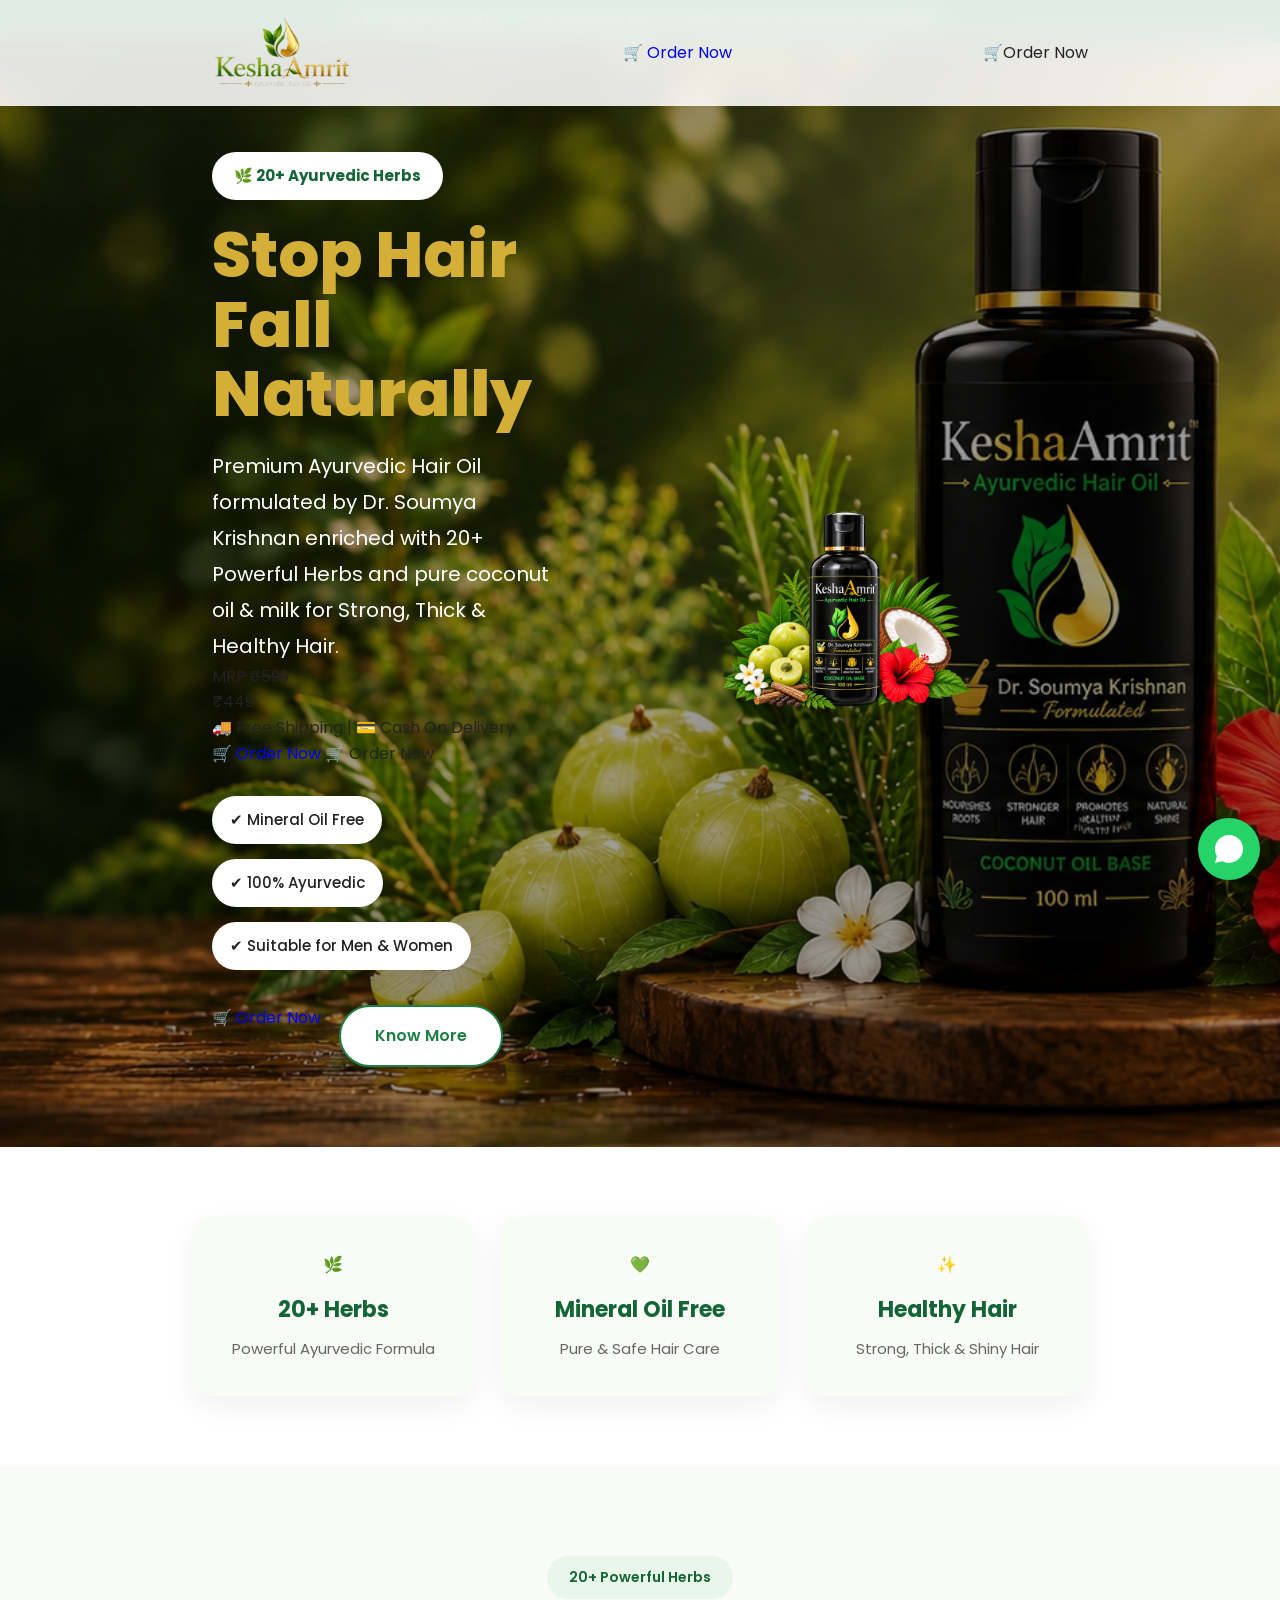
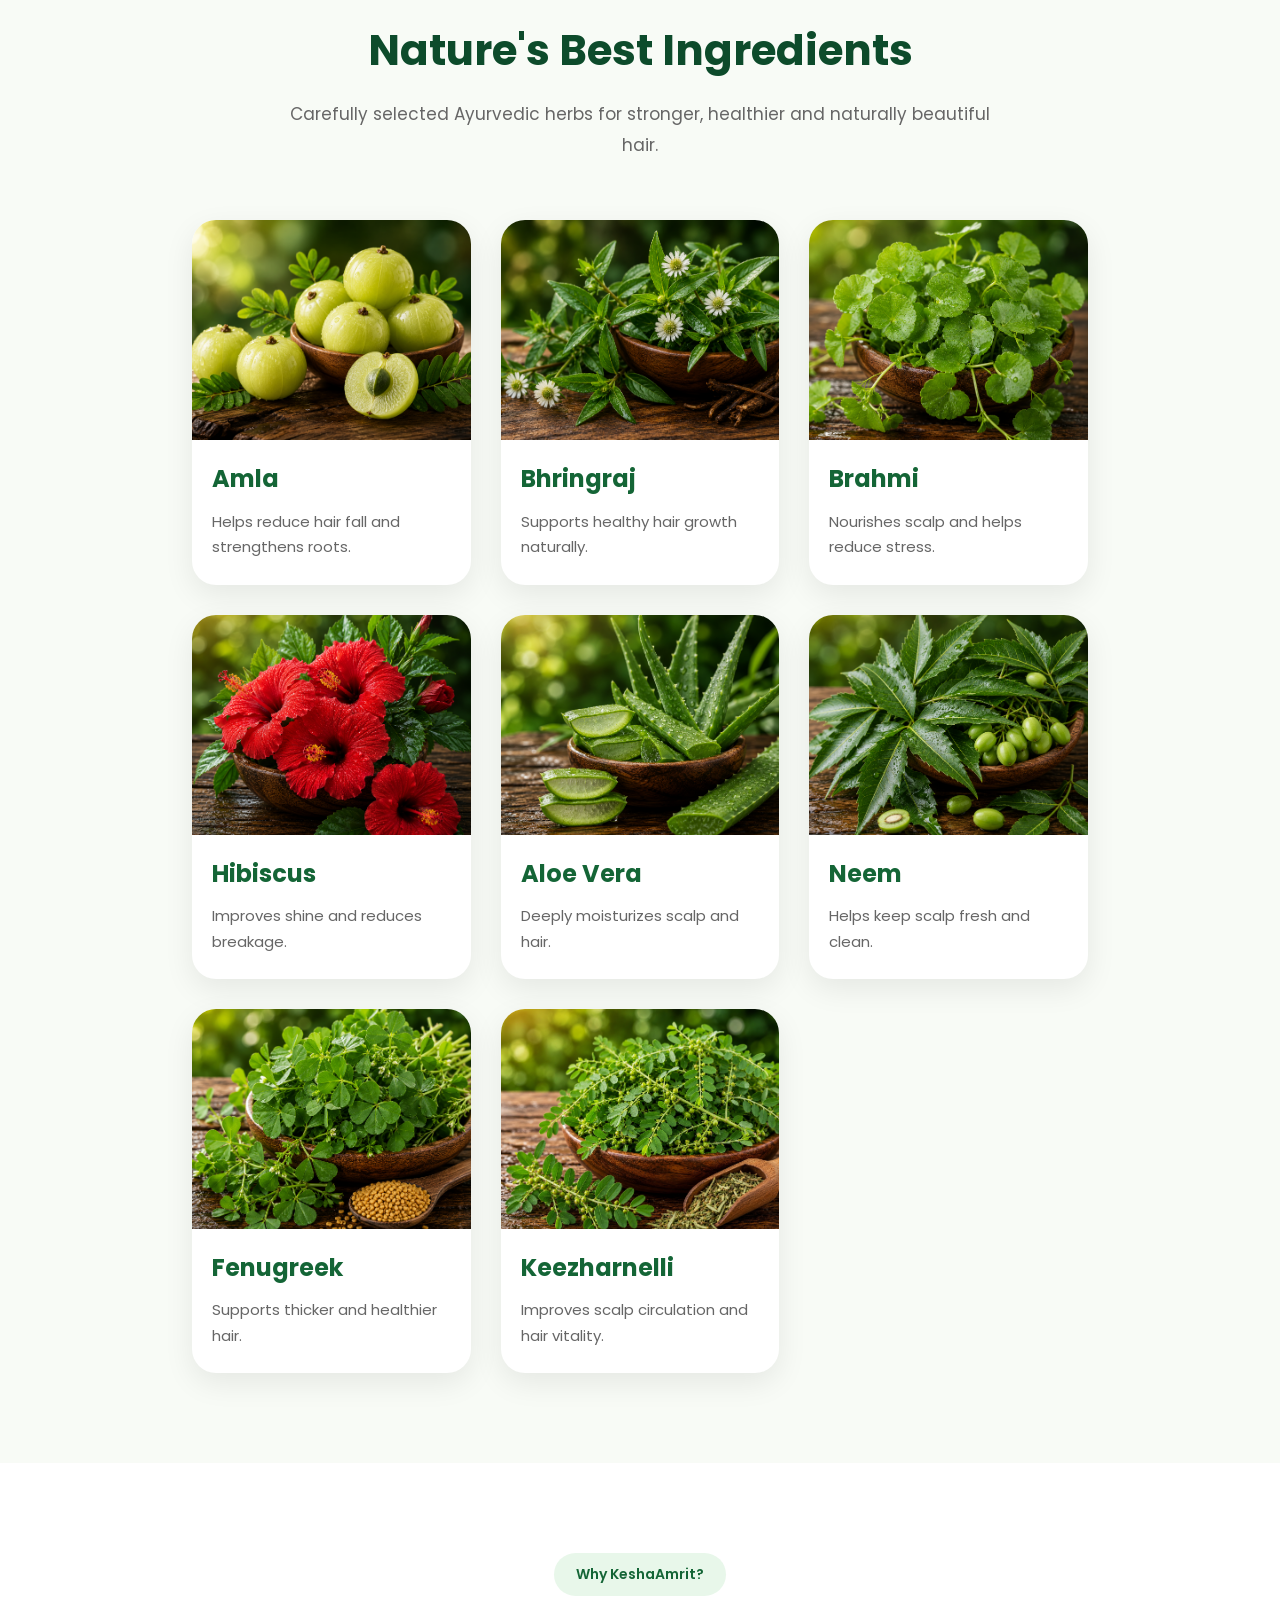
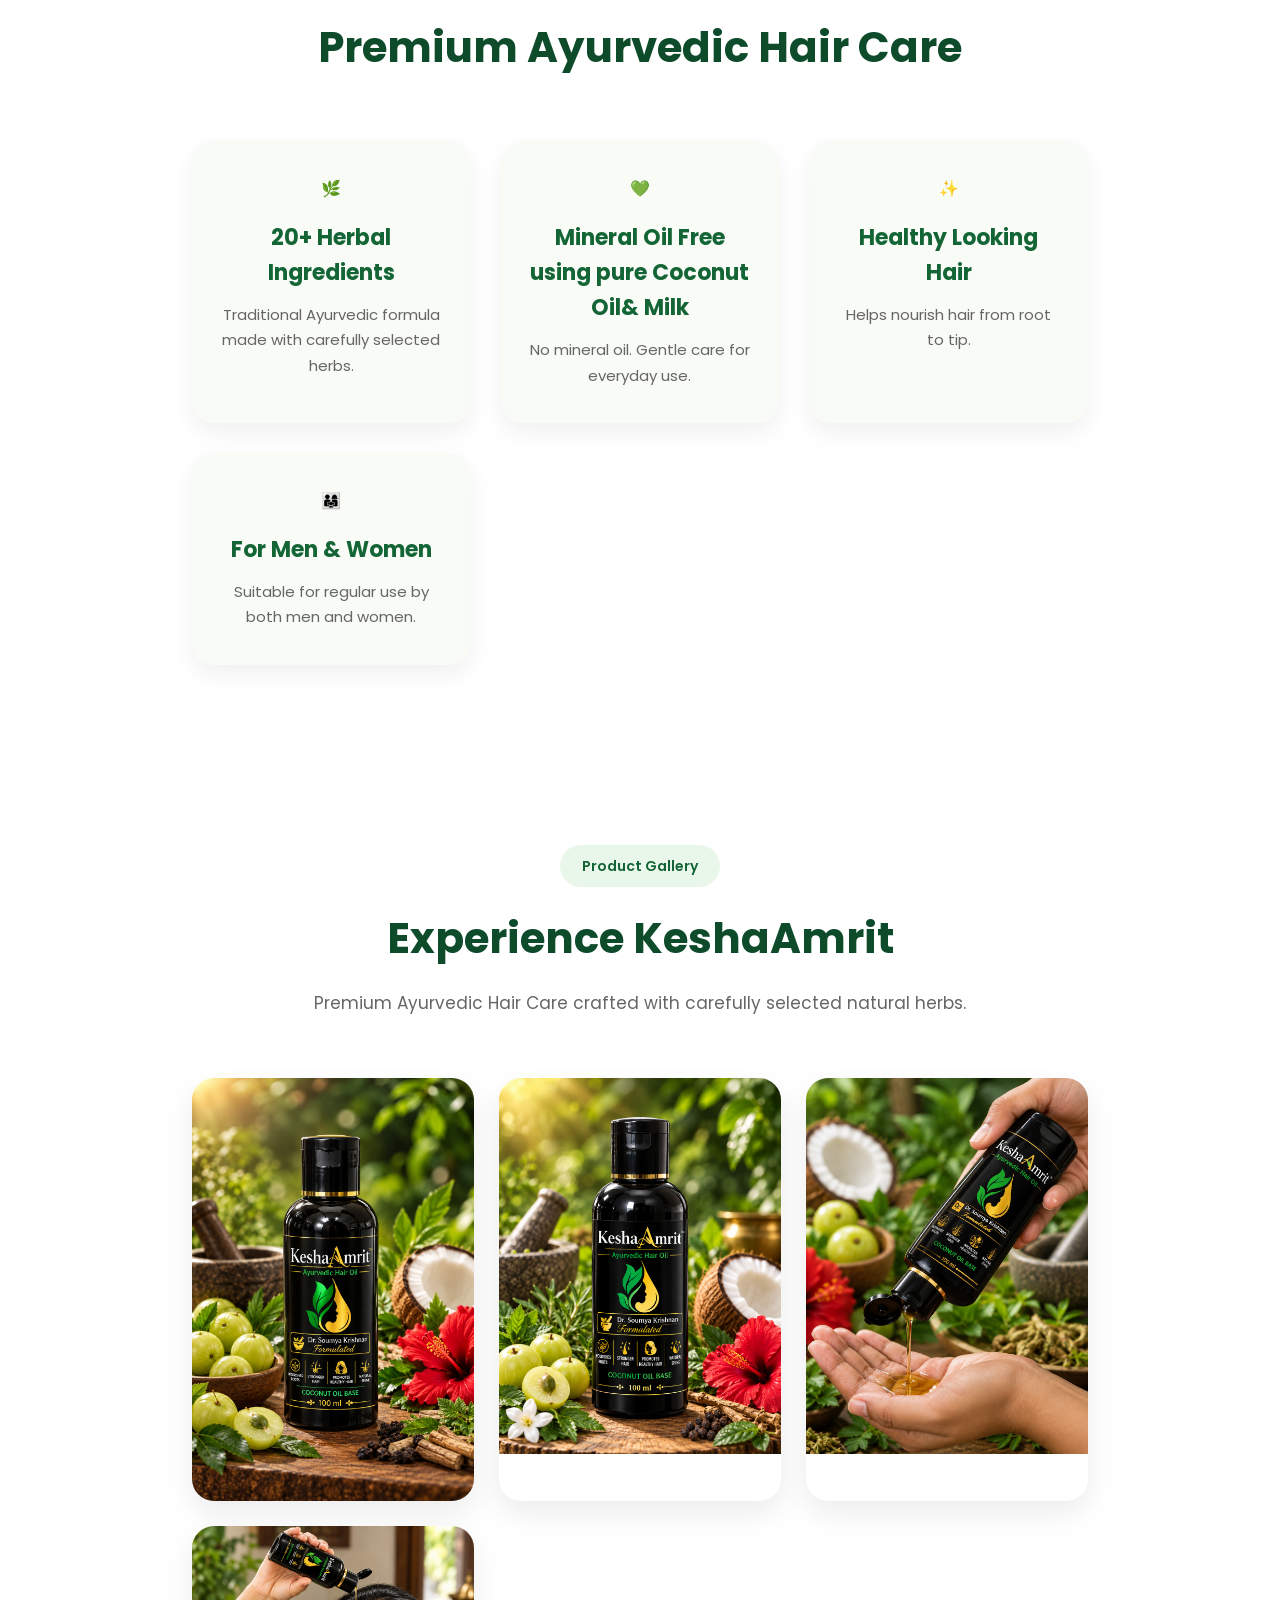
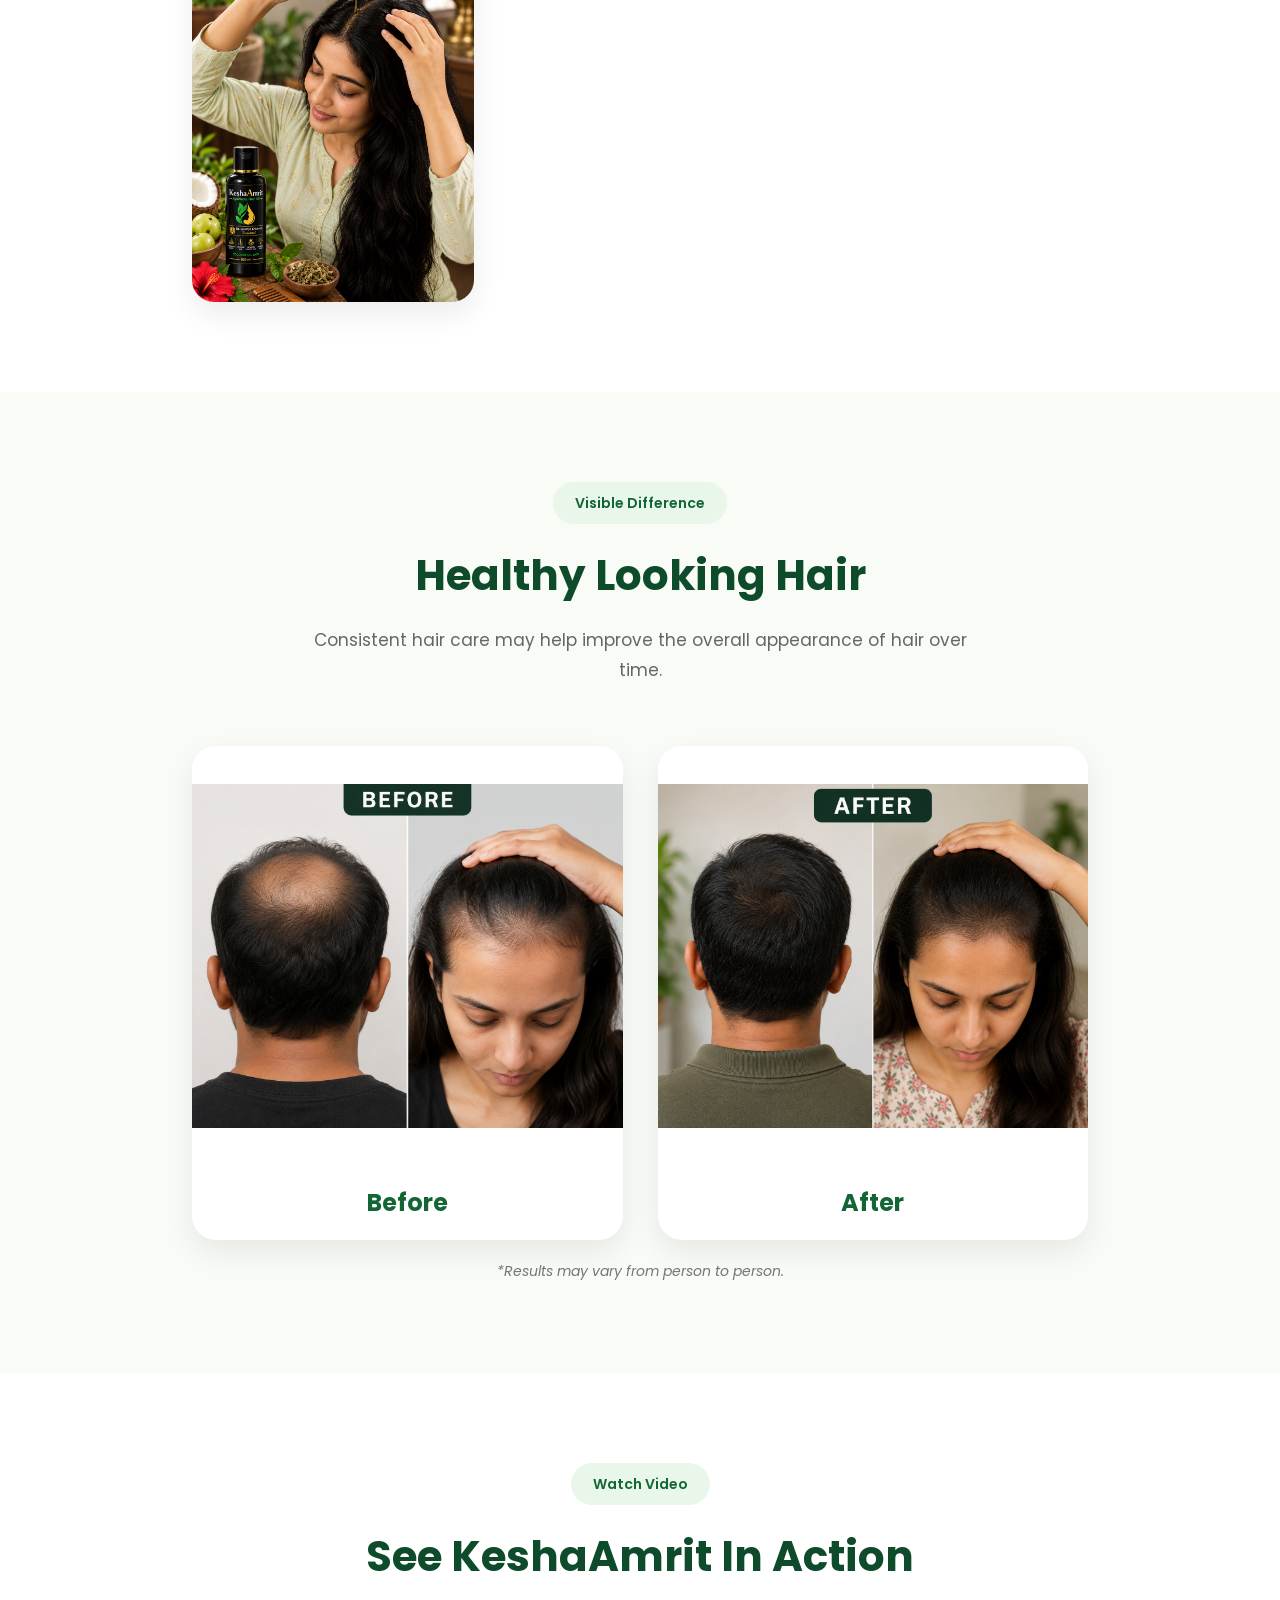
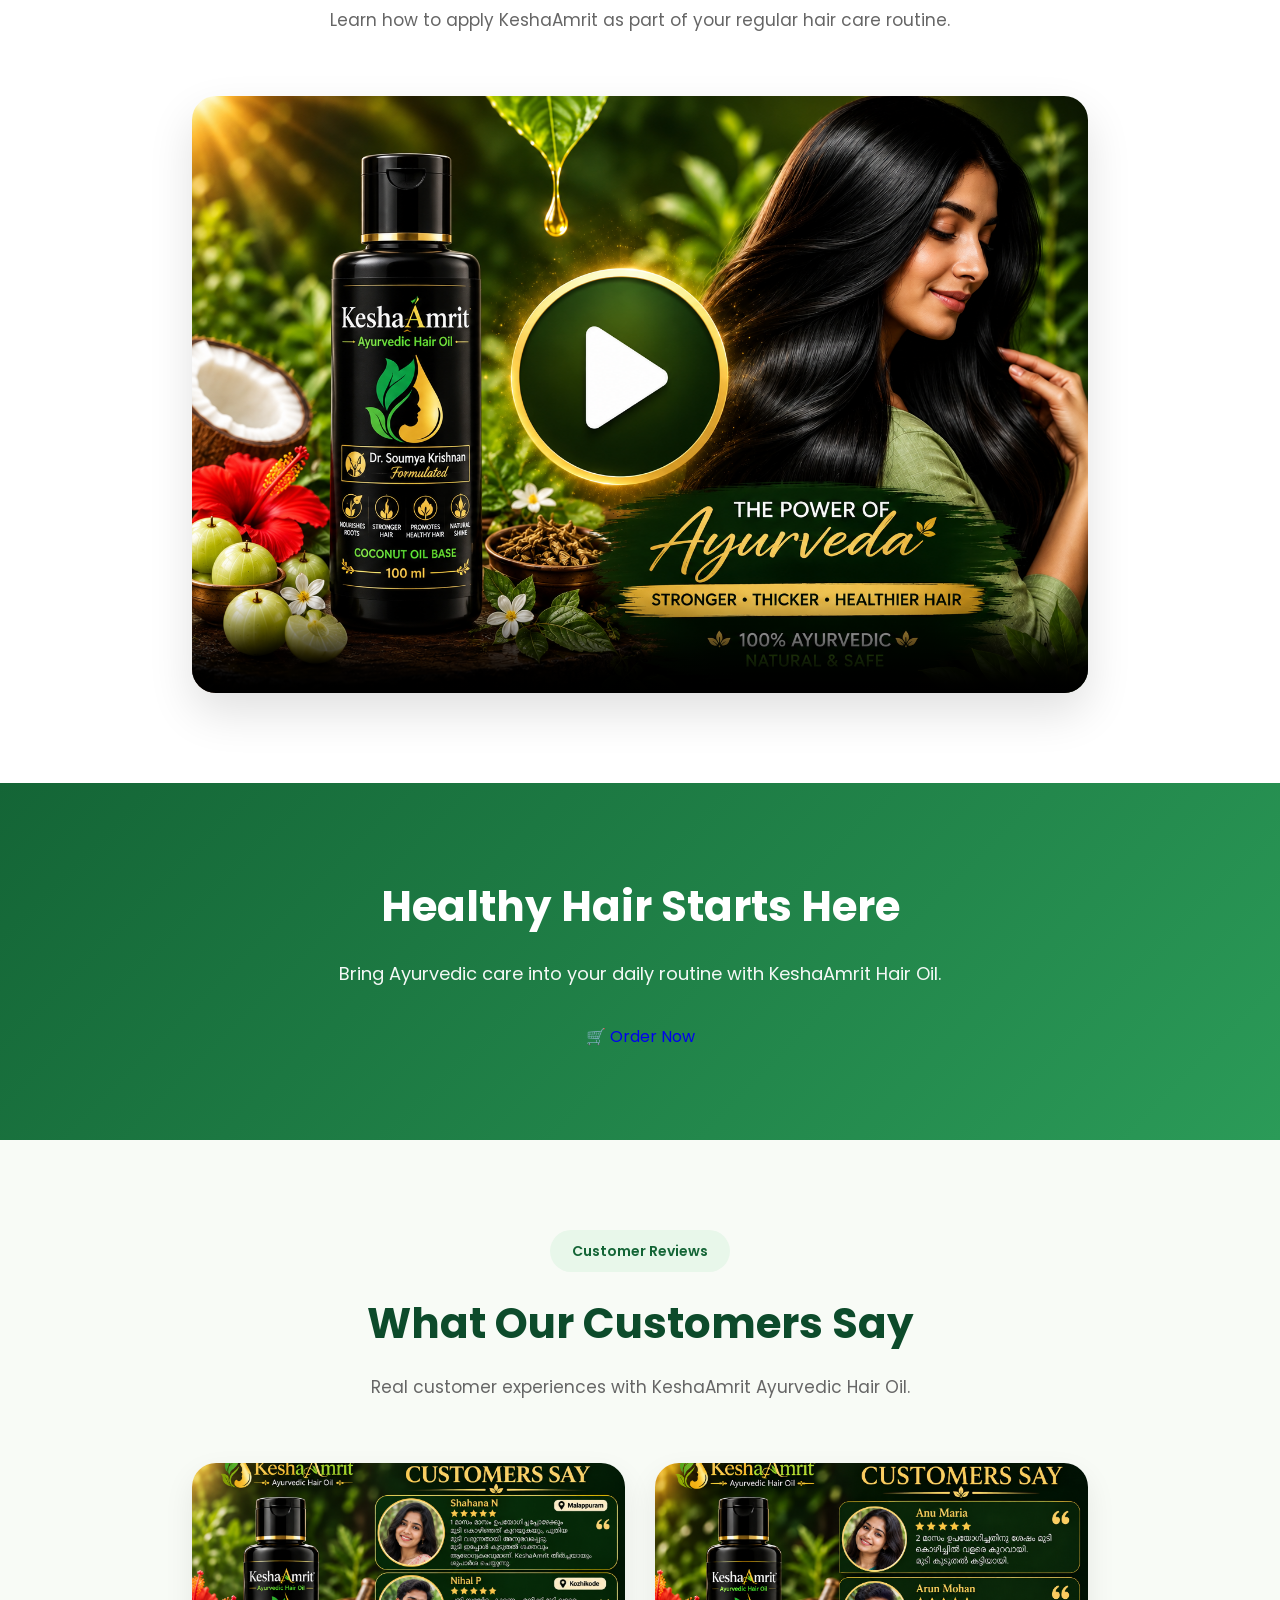
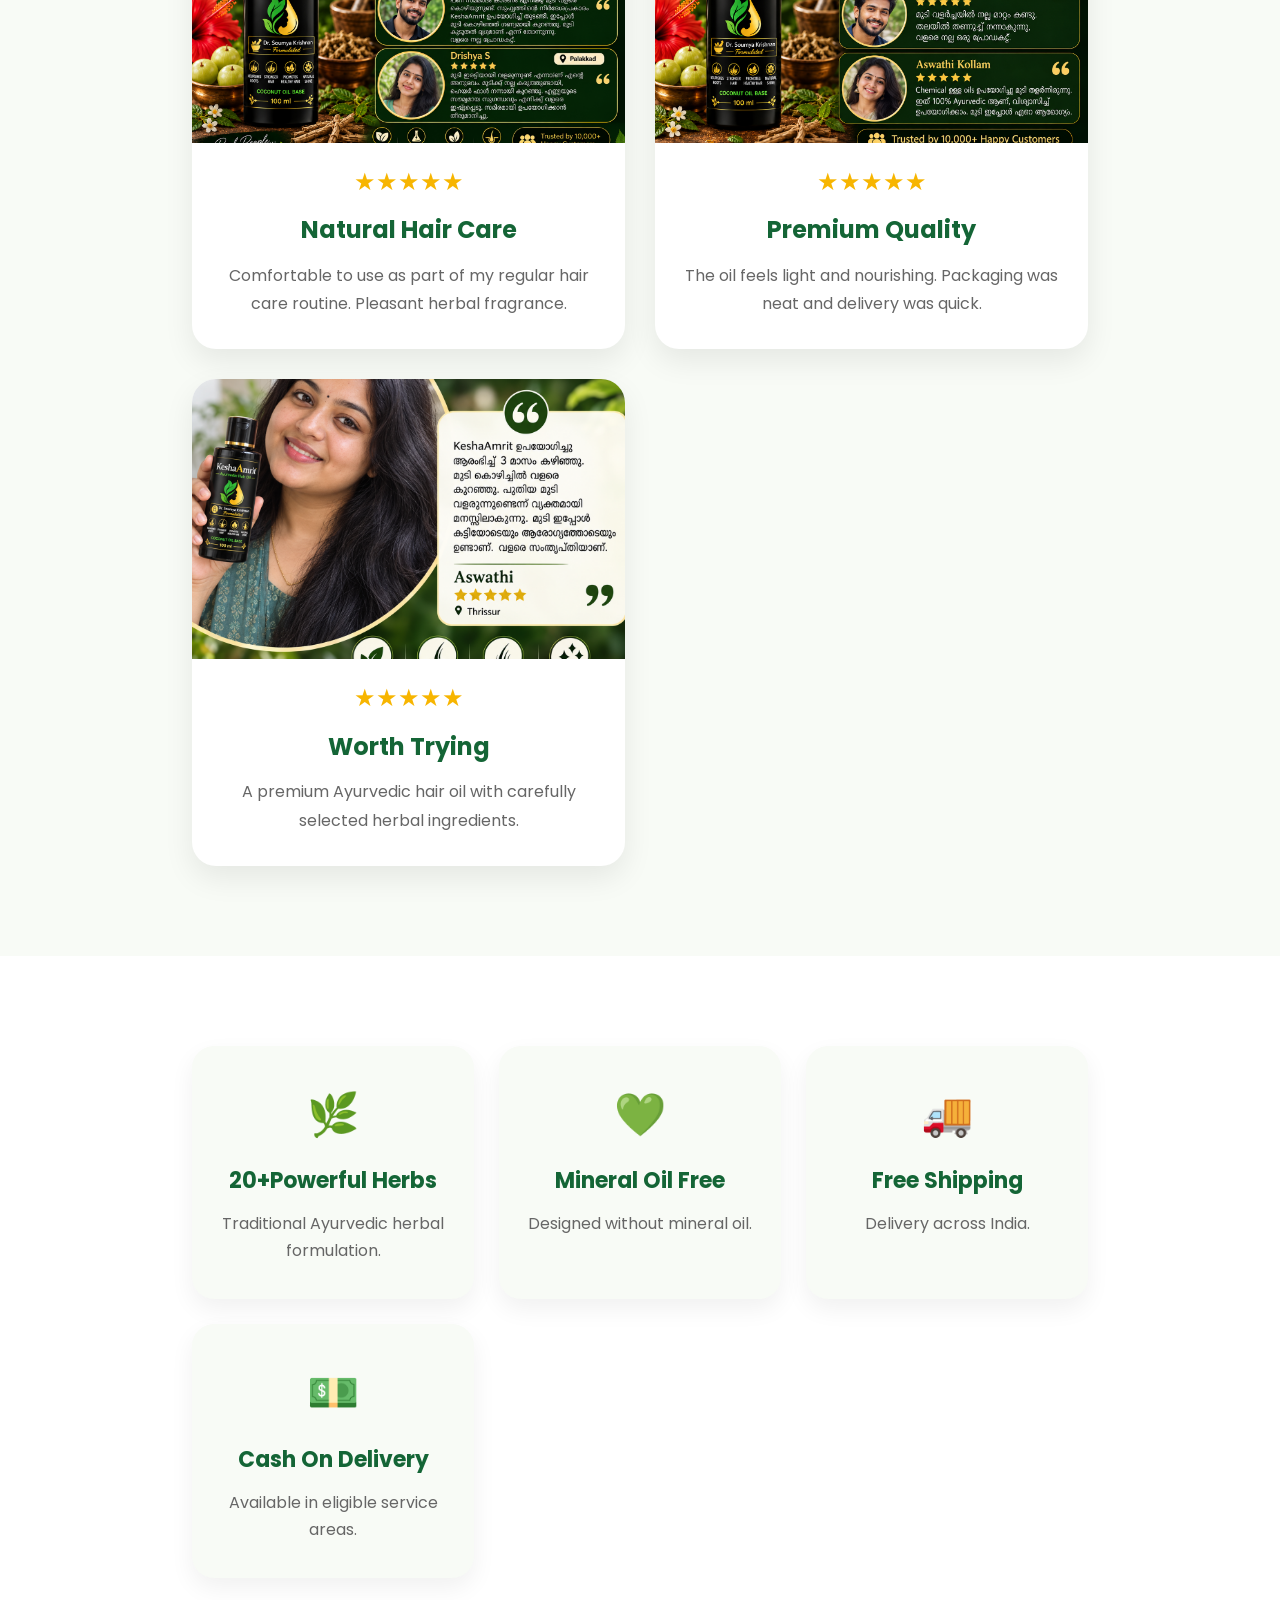
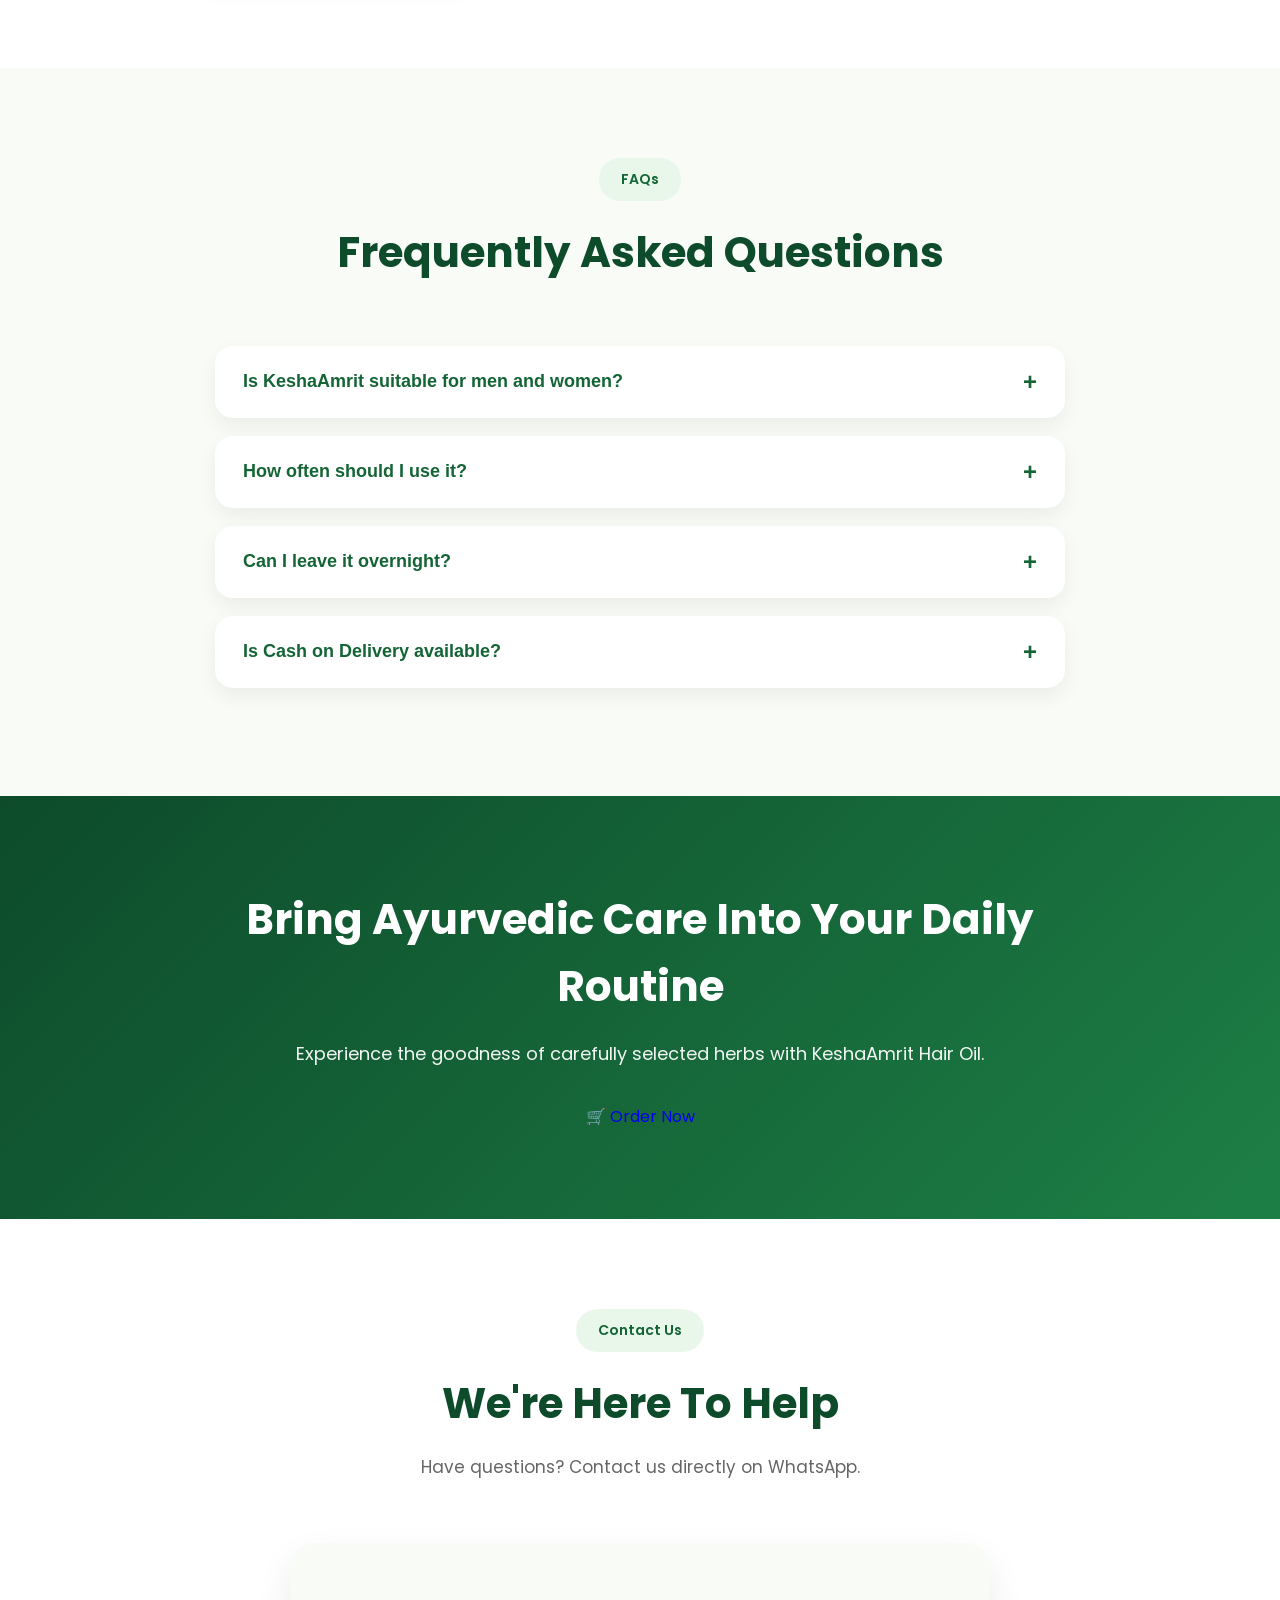
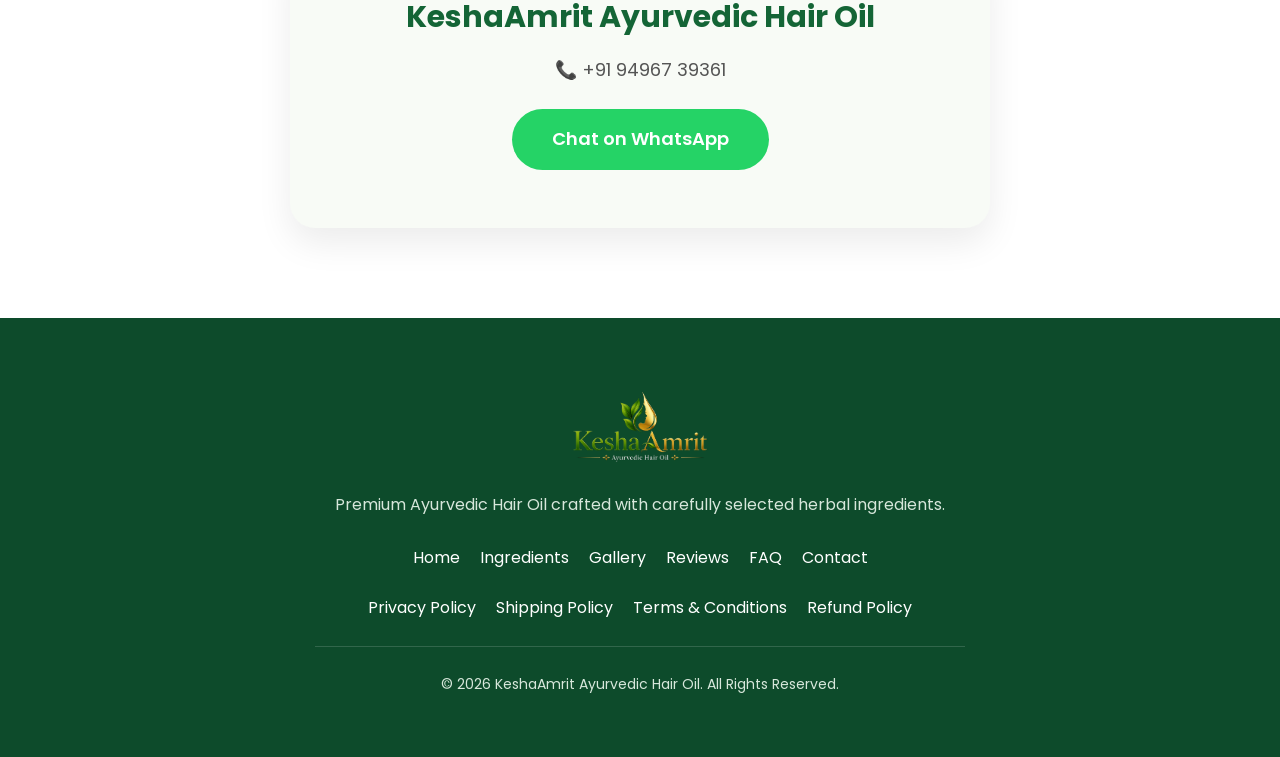
==== commit 34b704e1: "Update index.html" ====
--- a/index.html
+++ b/index.html
@@ -24,7 +24,11 @@
             <img src="logo.png" alt="KeshaAmrit Logo">
         </a>
 <meta name="viewport" content="width=device-width, initial-scale=1.0">
-        <a href="https://wa.me/919496739361" class="order-btn">
+        <a href="https://wa.me/919496739361?text=I%20want%20to%20order%20100ML%20KeshaAmrit%20Ayurvedic%20Hair%20Oil%20-%20Formulated%20by%20Dr.%20Soumya%20Krishnan"
+   class="price-order-btn"
+   target="_blank">
+    🛒 <span>Order Now</span>
+</a>
             🛒Order Now
         </a>
 
@@ -73,7 +77,11 @@
         🚚 Free Shipping <span>|</span> 💳 Cash On Delivery
     </div>
 
-    <a href="https://wa.me/919496739361" class="price-order-btn">
+   <a href="https://wa.me/919496739361?text=I%20want%20to%20order%20100ML%20KeshaAmrit%20Ayurvedic%20Hair%20Oil%20-%20Formulated%20by%20Dr.%20Soumya%20Krishnan"
+   class="price-order-btn"
+   target="_blank">
+    🛒 <span>Order Now</span>
+</a>
         🛒 Order Now
     </a>
 
@@ -96,10 +104,11 @@
 
             <div class="hero-buttons">
 
-                <a href="https://wa.me/919496739361"
-                   class="btn-primary">
-                   🛒Order on WhatsApp
-                </a>
+              <a href="https://wa.me/919496739361?text=I%20want%20to%20order%20100ML%20KeshaAmrit%20Ayurvedic%20Hair%20Oil%20-%20Formulated%20by%20Dr.%20Soumya%20Krishnan"
+   class="price-order-btn"
+   target="_blank">
+    🛒 <span>Order Now</span>
+</a>
 
                 <a href="#ingredients"
                    class="btn-secondary">
@@ -457,14 +466,10 @@
 
 </p>
 
-<a
-
-href="https://wa.me/919496739361"
-
-class="cta-button">
-
-🛒Order on WhatsApp
-
+<a href="https://wa.me/919496739361?text=I%20want%20to%20order%20100ML%20KeshaAmrit%20Ayurvedic%20Hair%20Oil%20-%20Formulated%20by%20Dr.%20Soumya%20Krishnan"
+   class="price-order-btn"
+   target="_blank">
+    🛒 <span>Order Now</span>
 </a>
 
 </div>
@@ -758,14 +763,10 @@
 
 </p>
 
-<a
-
-href="https://wa.me/919496739361"
-
-class="premium-btn">
-
-🛒Order Now on WhatsApp
-
+<a href="https://wa.me/919496739361?text=I%20want%20to%20order%20100ML%20KeshaAmrit%20Ayurvedic%20Hair%20Oil%20-%20Formulated%20by%20Dr.%20Soumya%20Krishnan"
+   class="price-order-btn"
+   target="_blank">
+    🛒 <span>Order Now</span>
 </a>
 
 </div>
--- a/style.css
+++ b/style.css
@@ -1600,7 +1600,7 @@
     font-size: 58px !important;
     line-height: 1 !important;
     font-weight: 800 !important;
-    color: #2b8a3e !important;
+    color: #FFD21F !important;
     margin: 8px 0 22px !important;
 }
 
@@ -1721,7 +1721,7 @@
 
     .hero .sale-price {
         display: block !important;
-        color: #2b8a3e !important;
+        color: #FFD21F !important;
         font-size: 58px !important;
         font-weight: 800 !important;
         line-height: 1 !important;
@@ -1756,5 +1756,10 @@
         padding: 0 !important;
         margin: 0 !important;
     }
-
-}
+@media (min-width: 769px) {
+    .hero .hero-price .sale-price,
+    .hero .hero-price .sale-price * {
+        color: #FFD21F !important;
+        -webkit-text-fill-color: #FFD21F !important;
+    }
+}
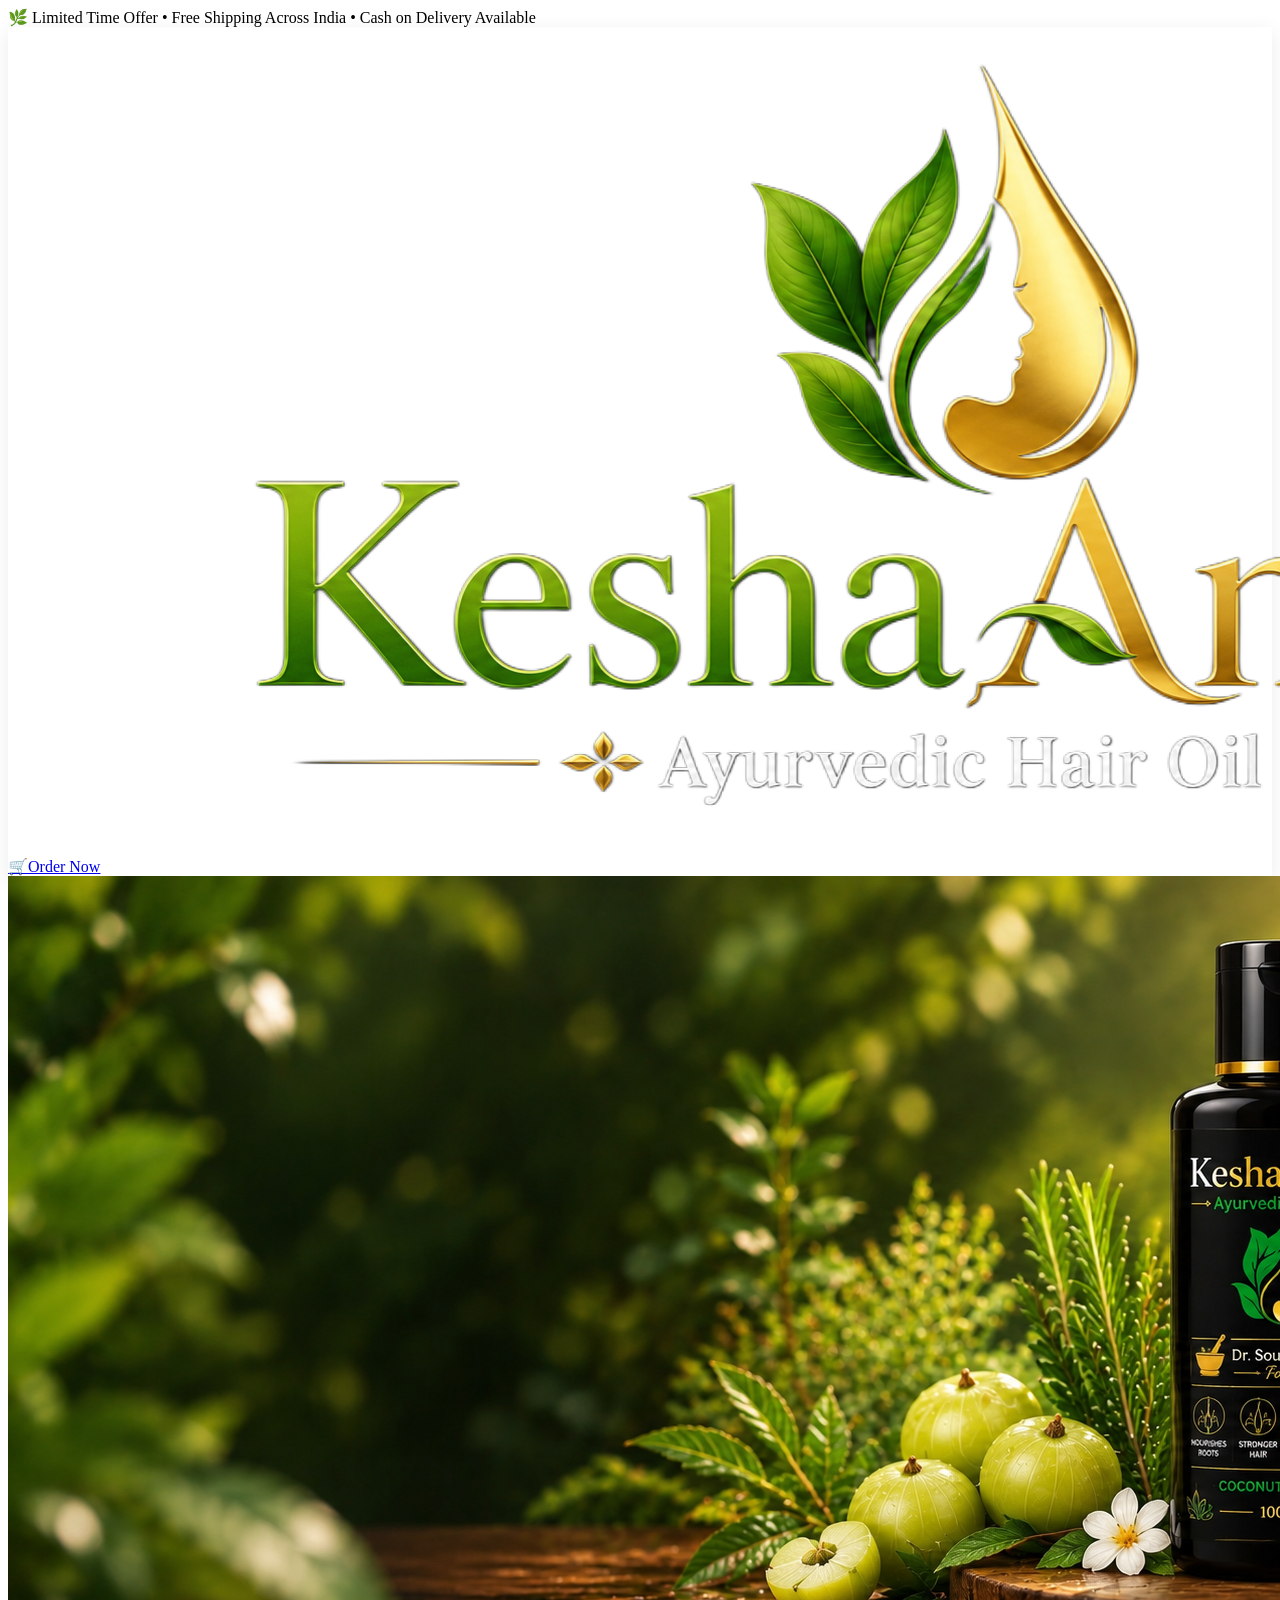
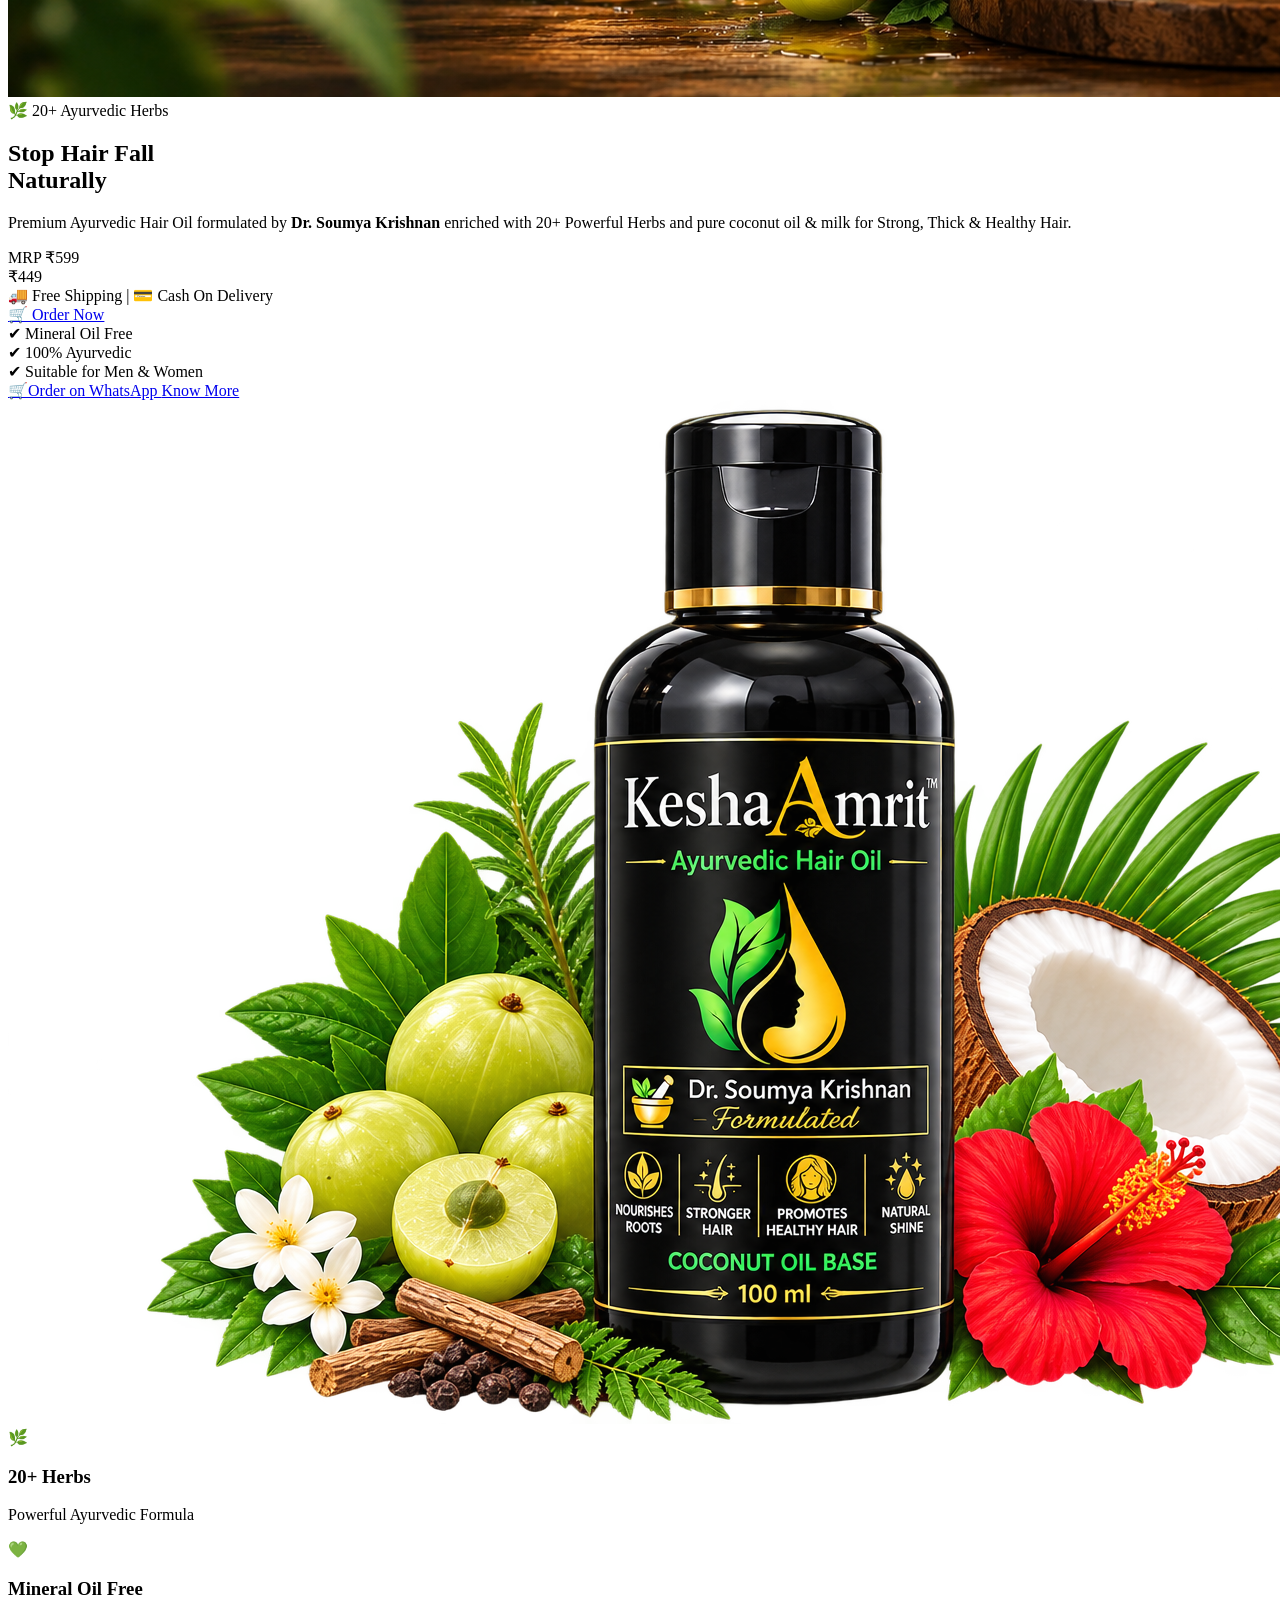
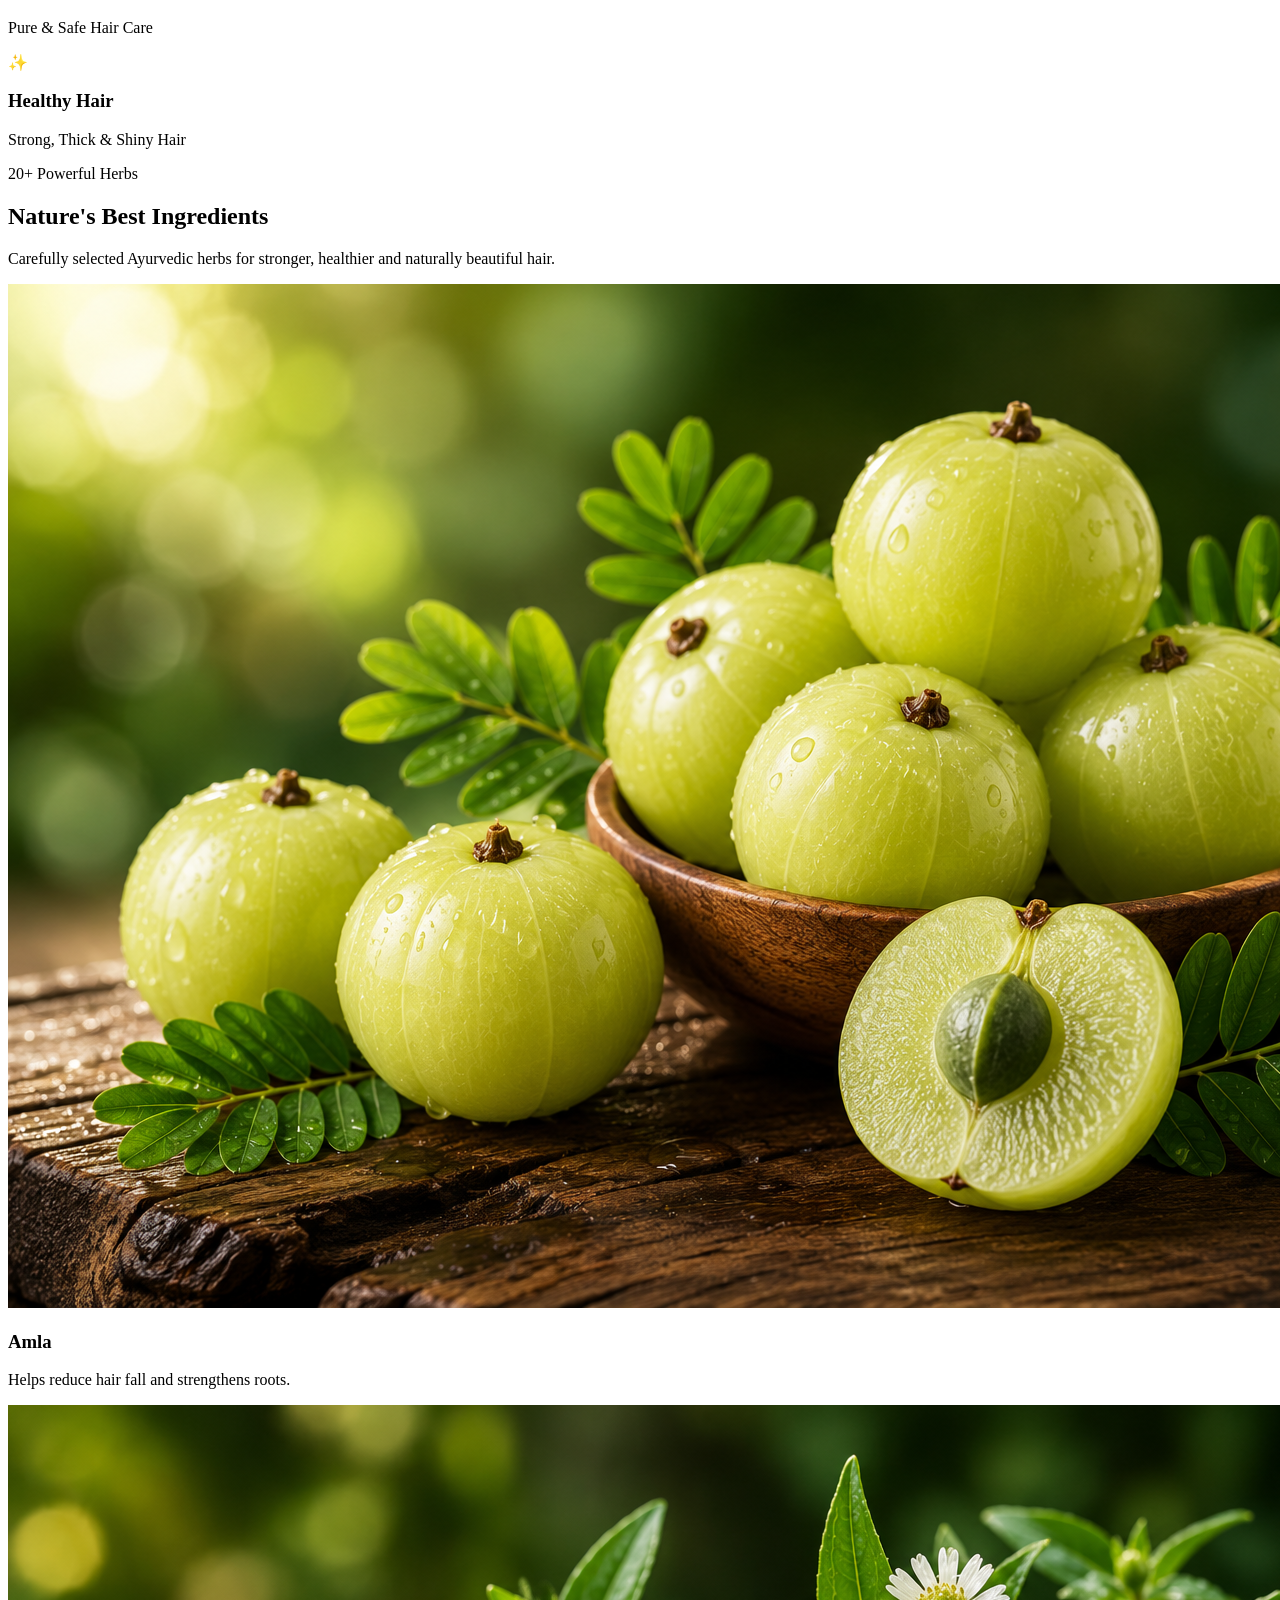
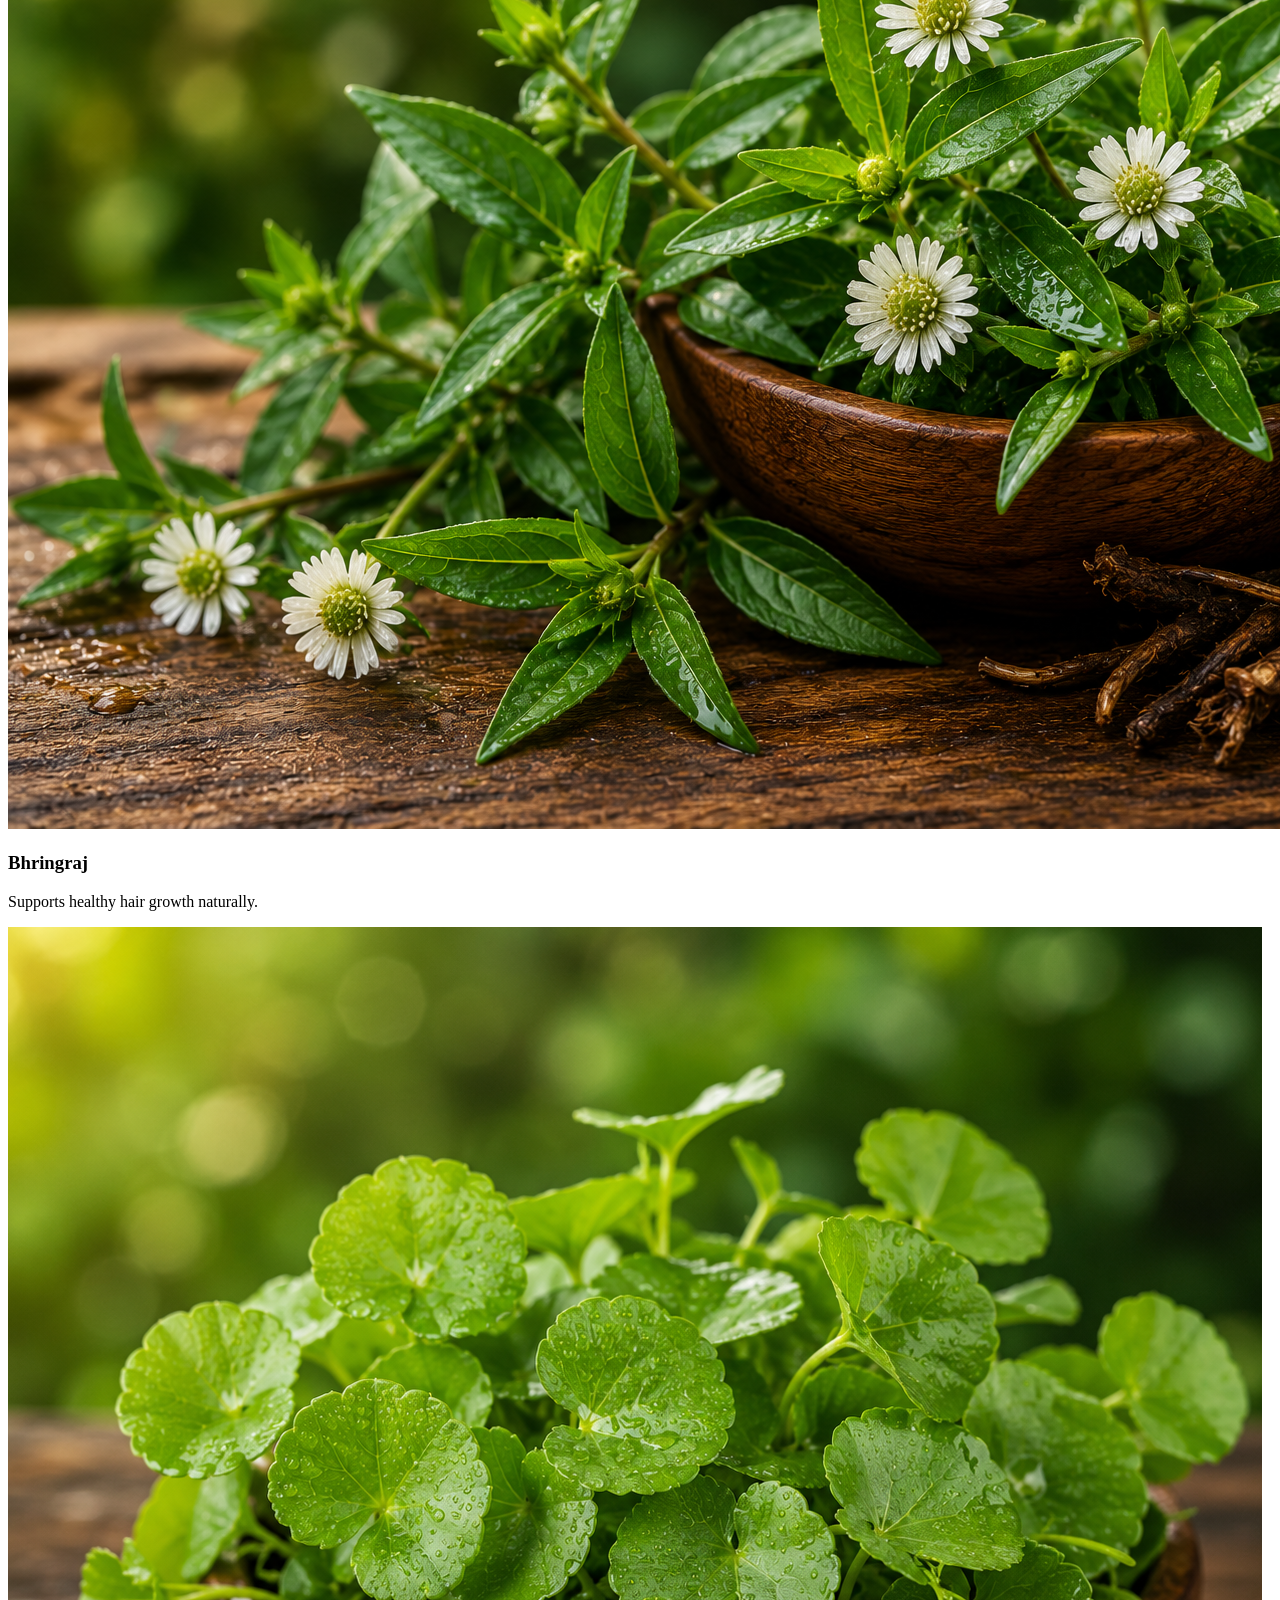
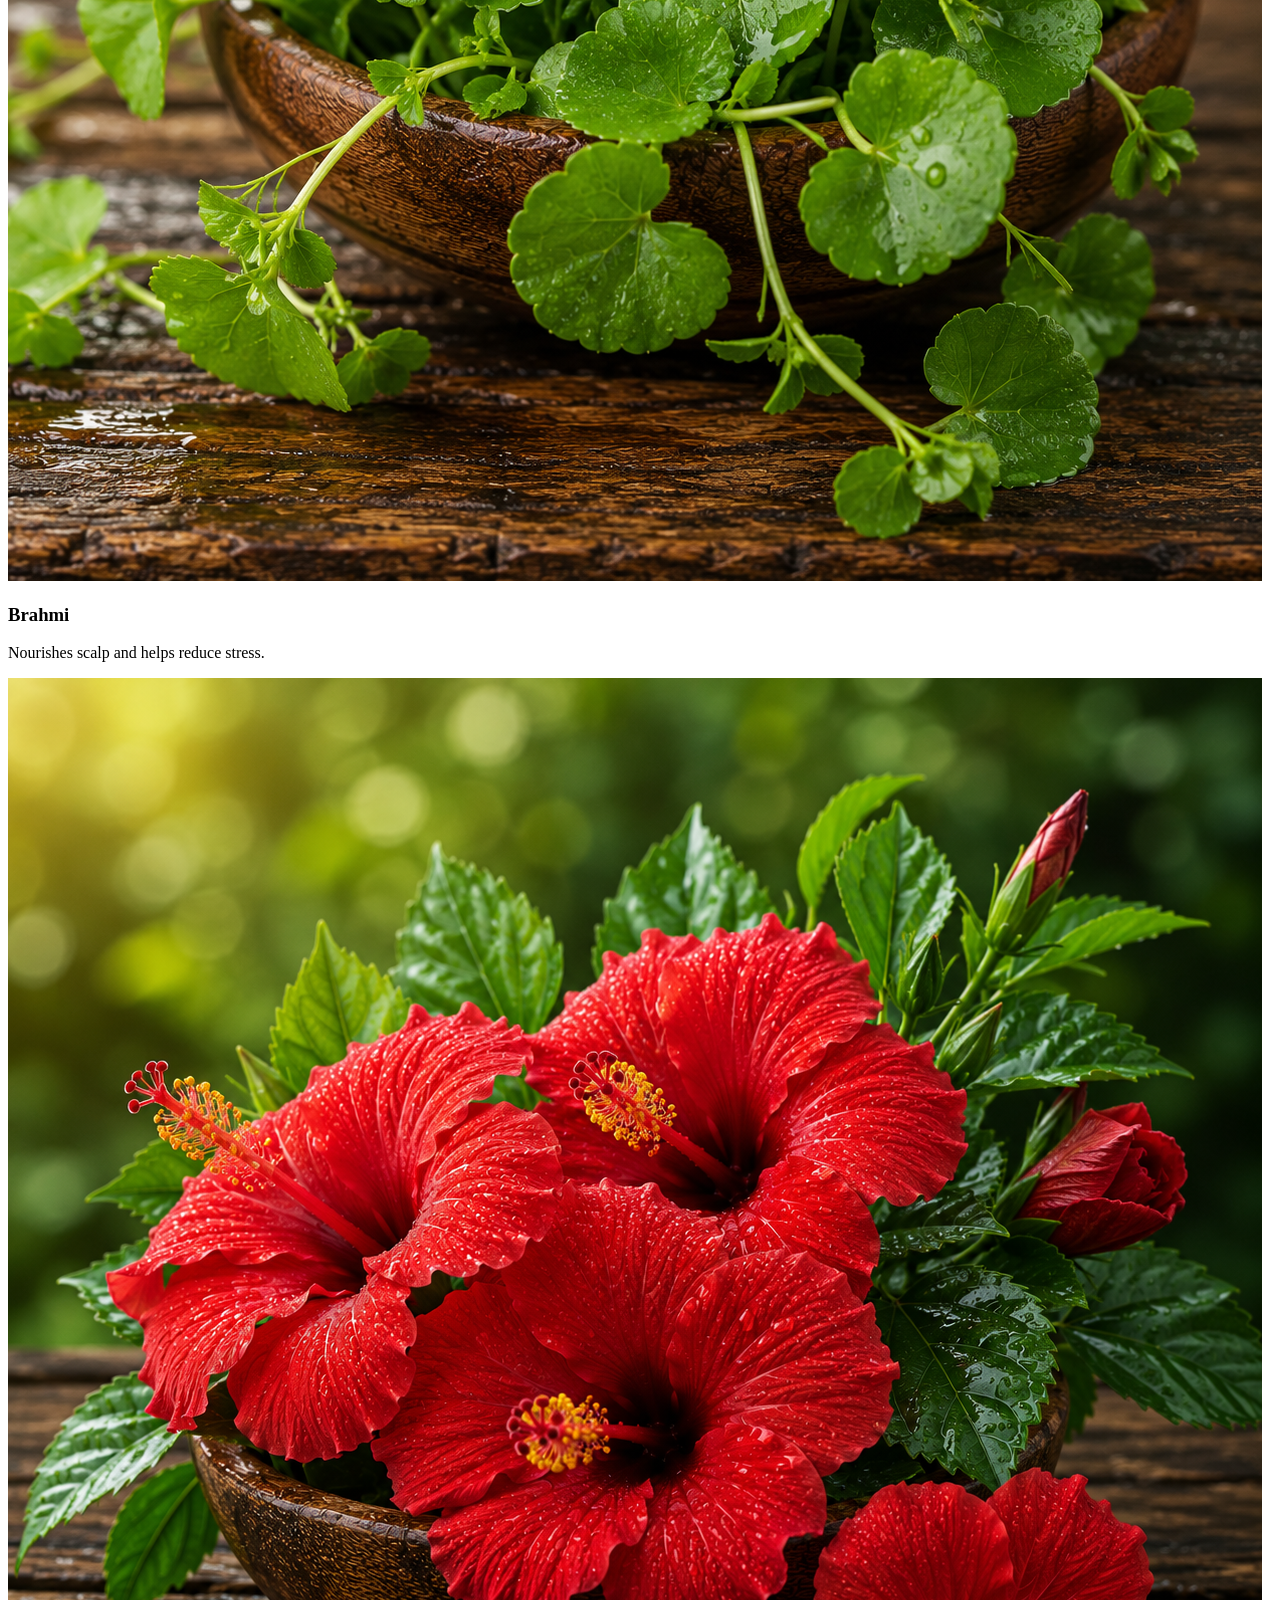
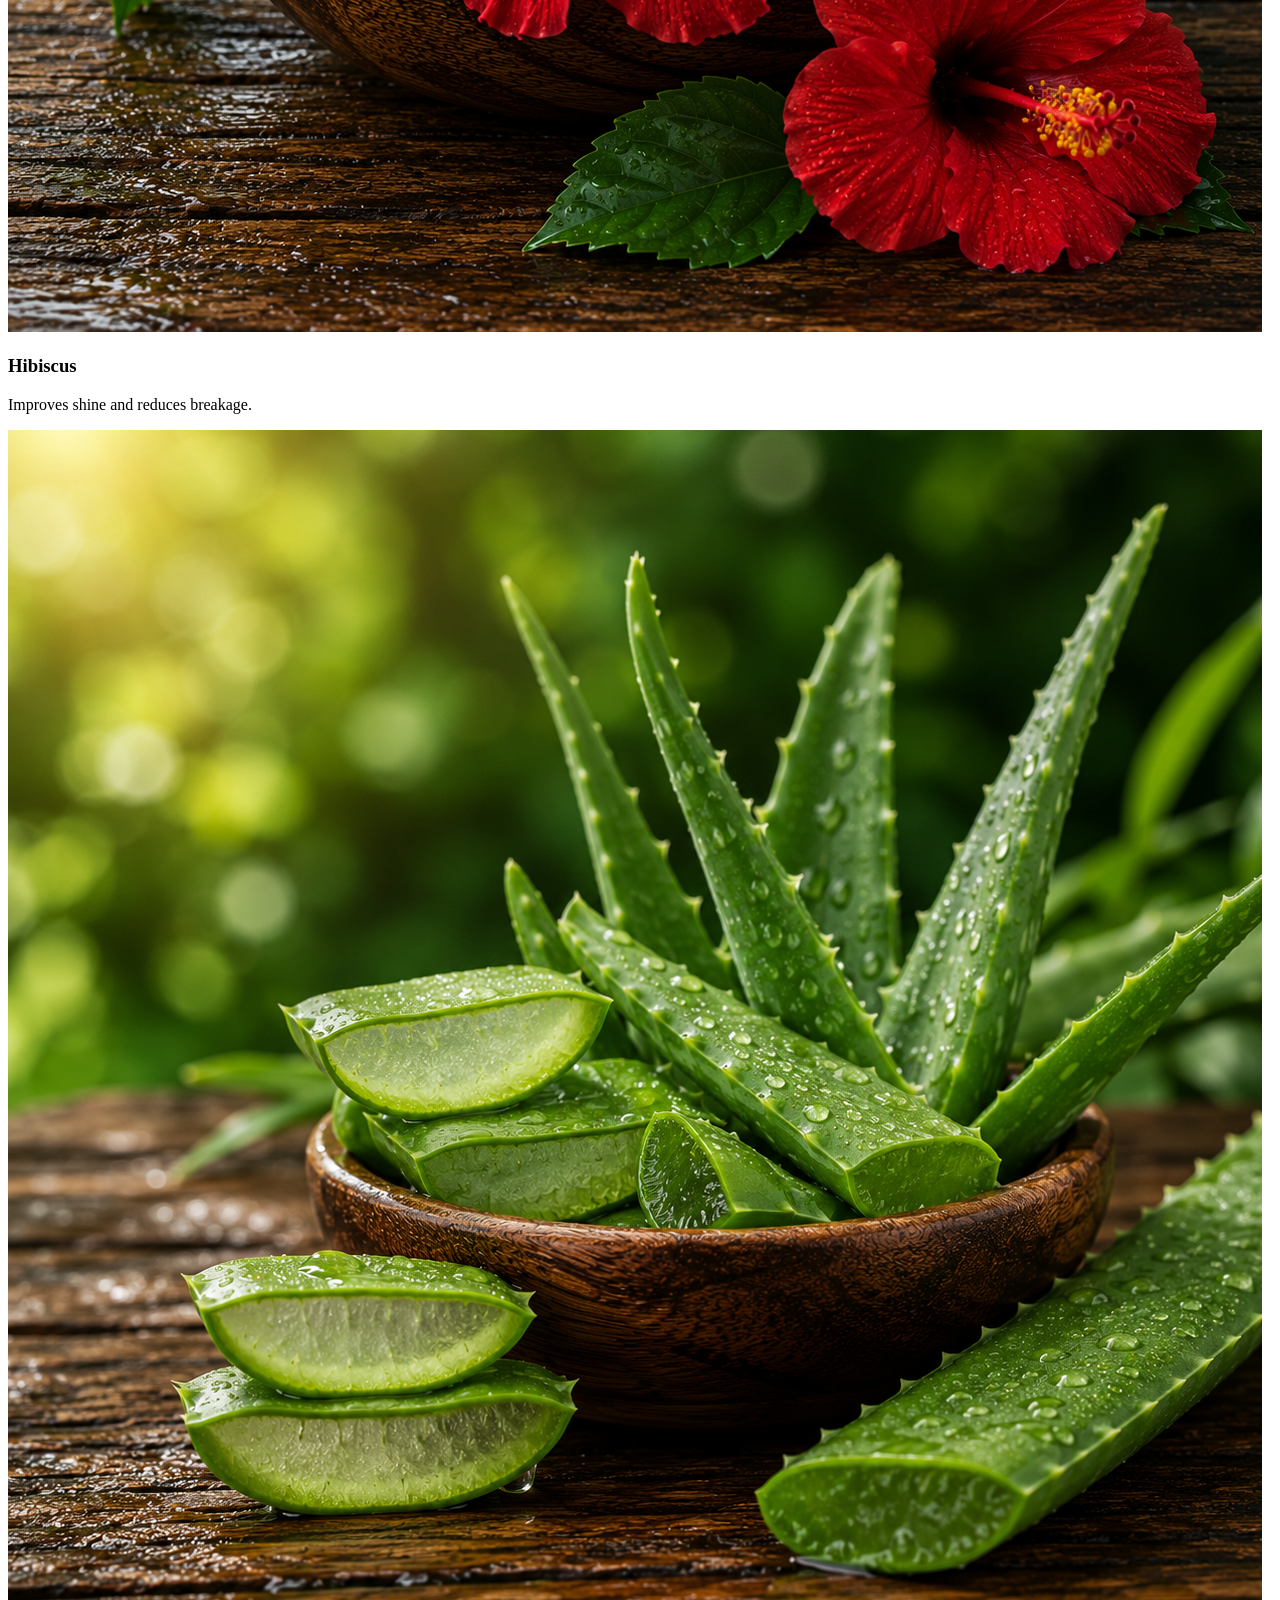
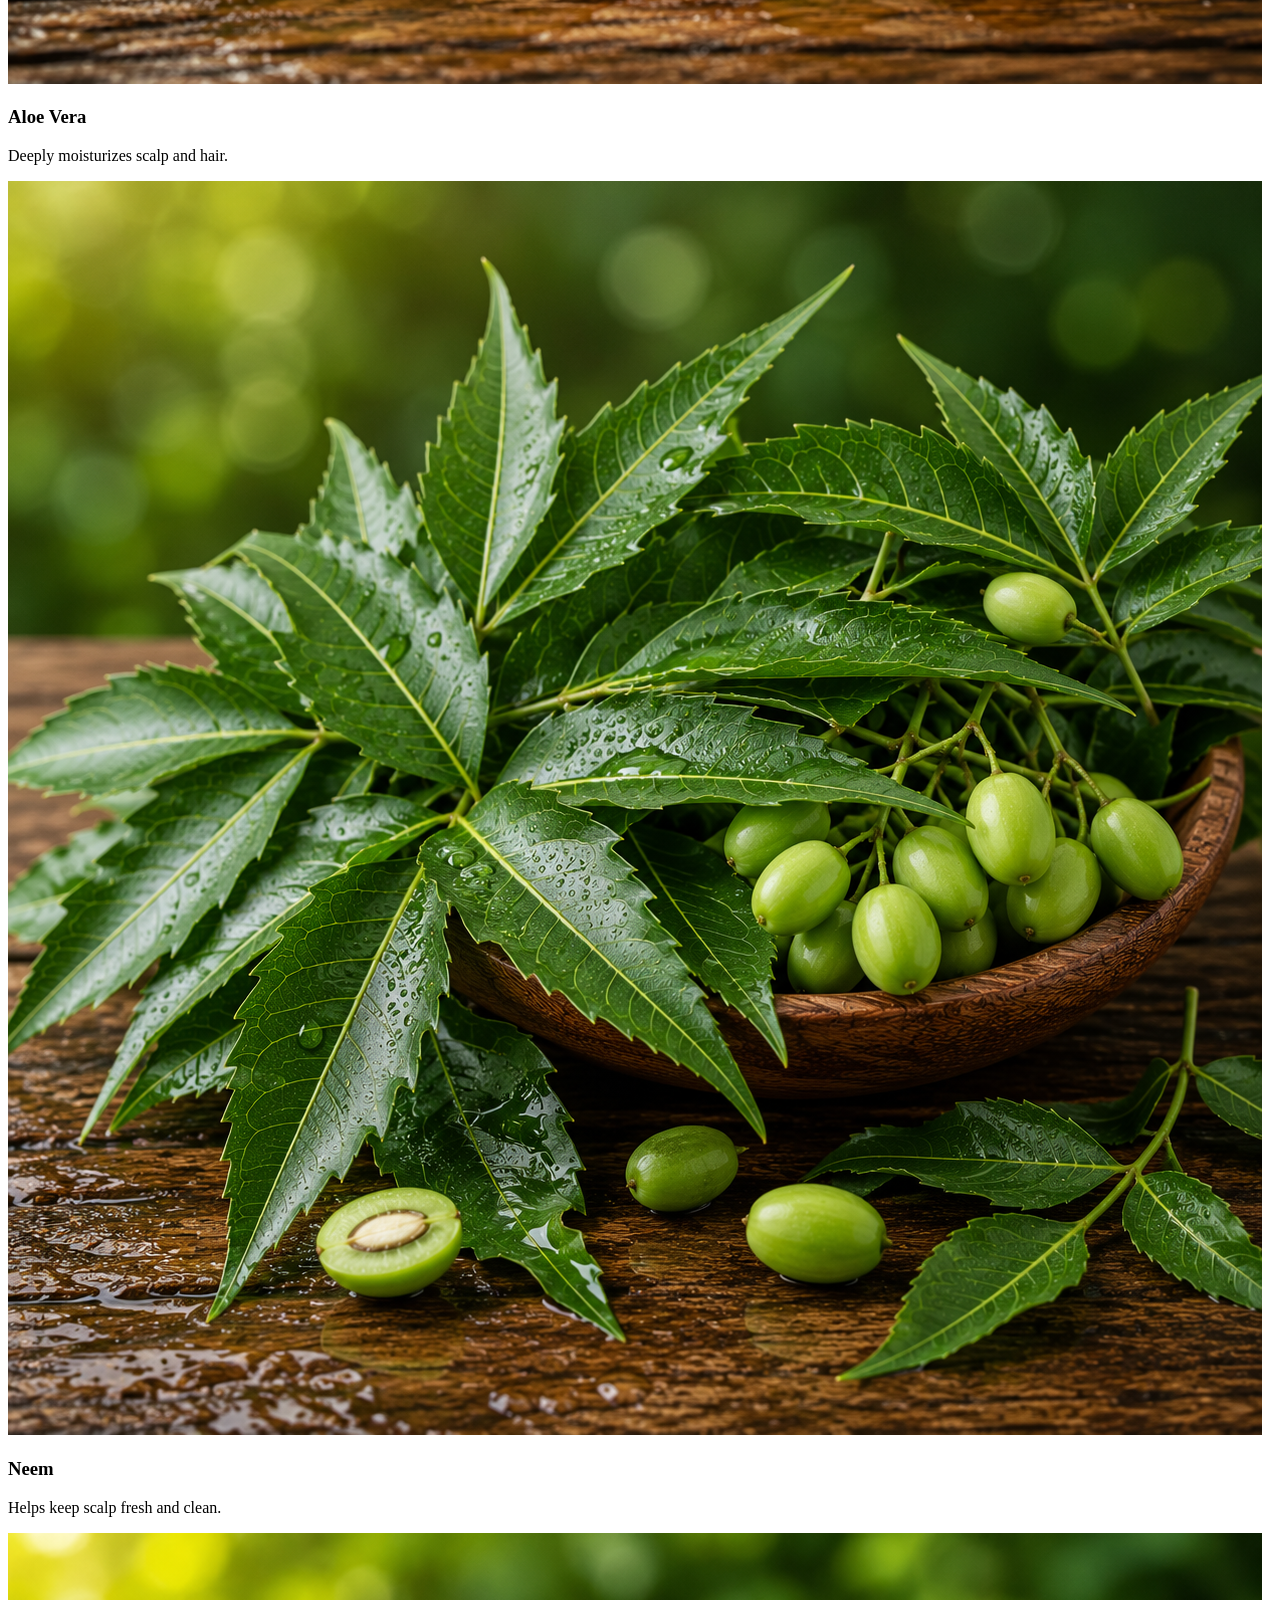
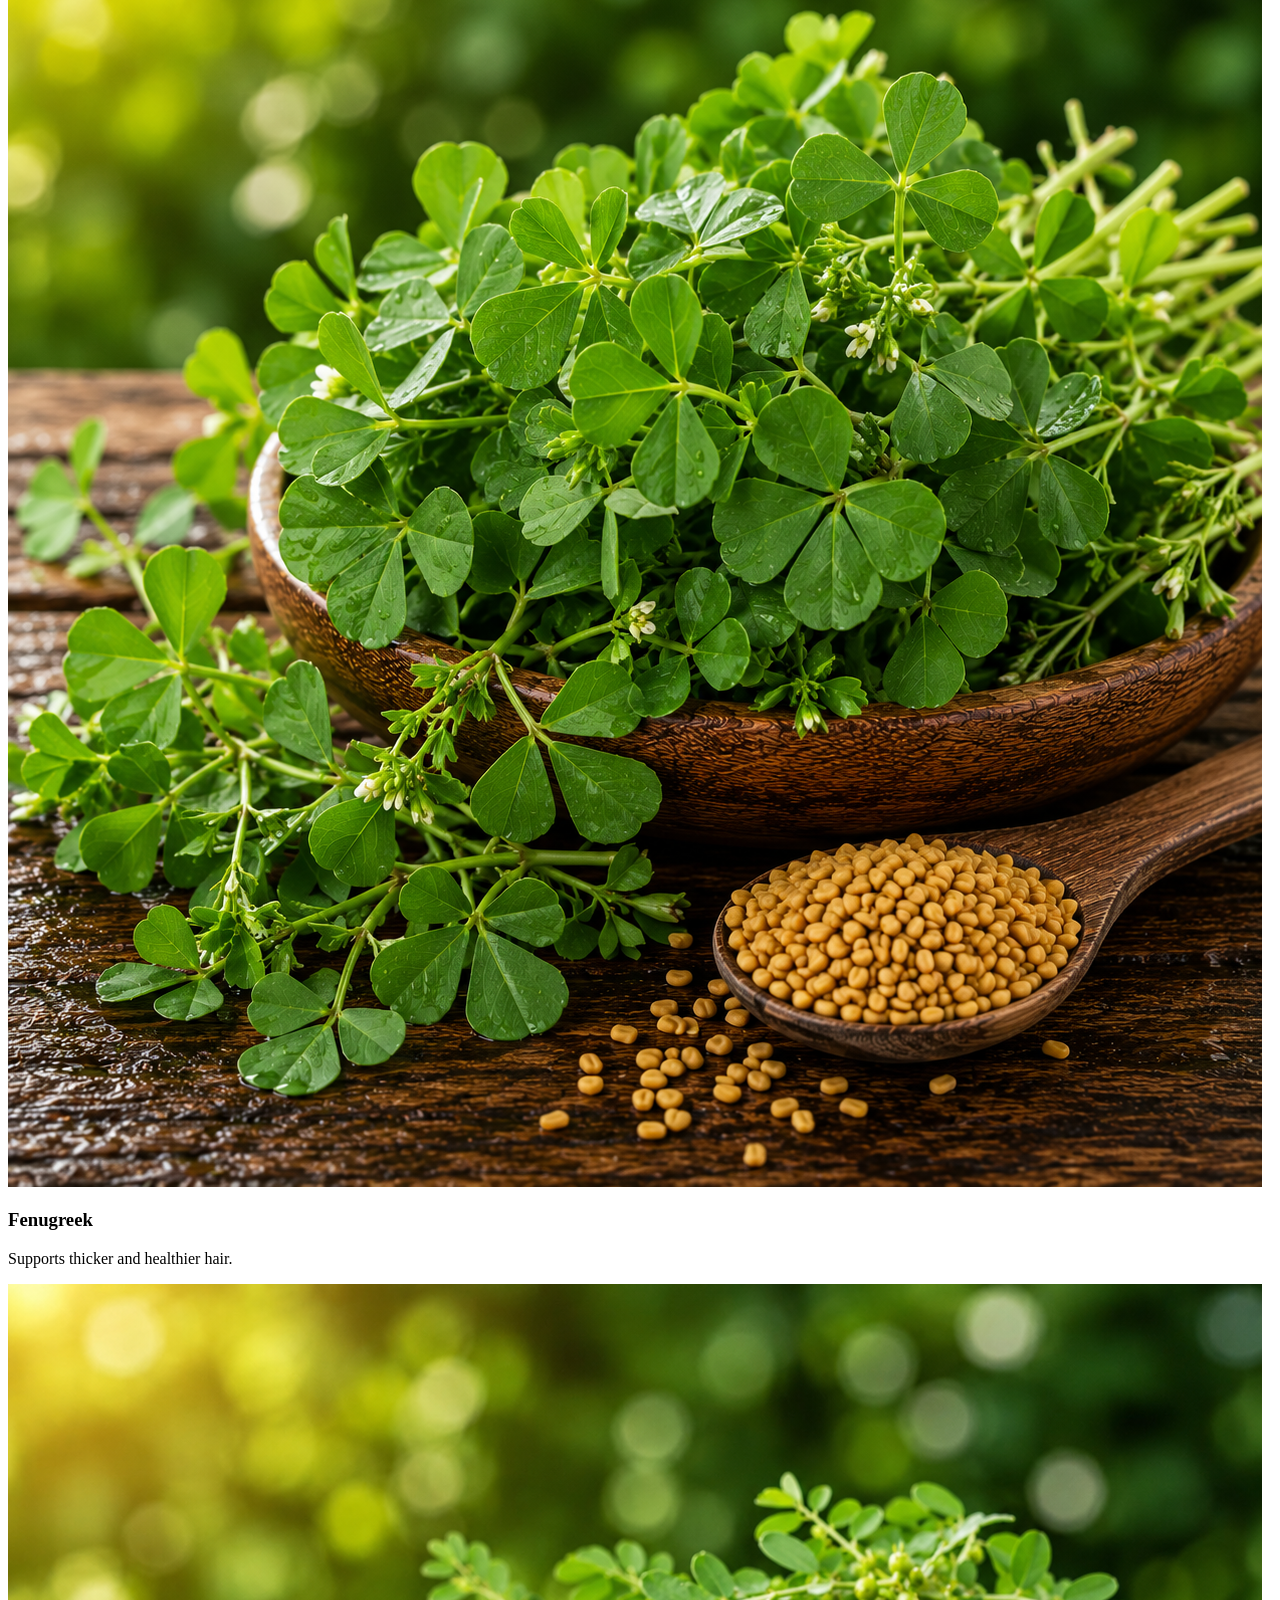
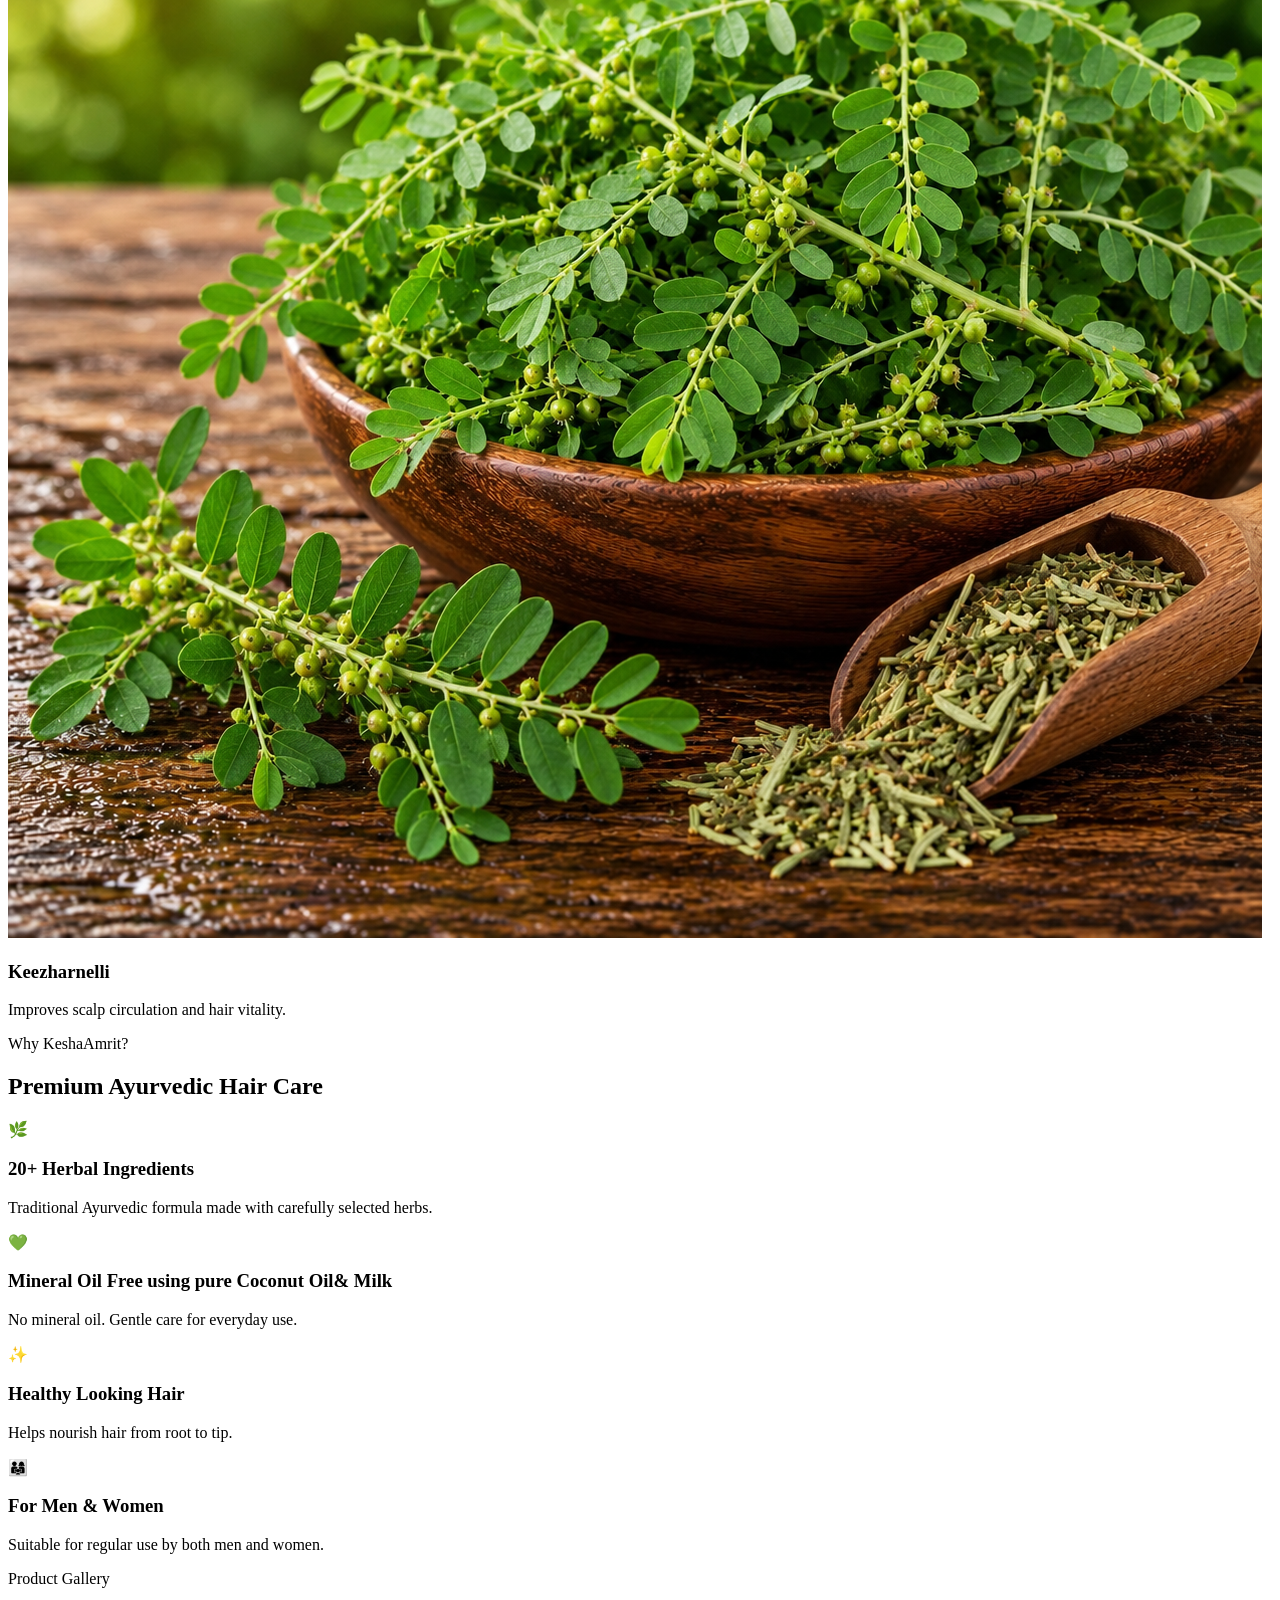
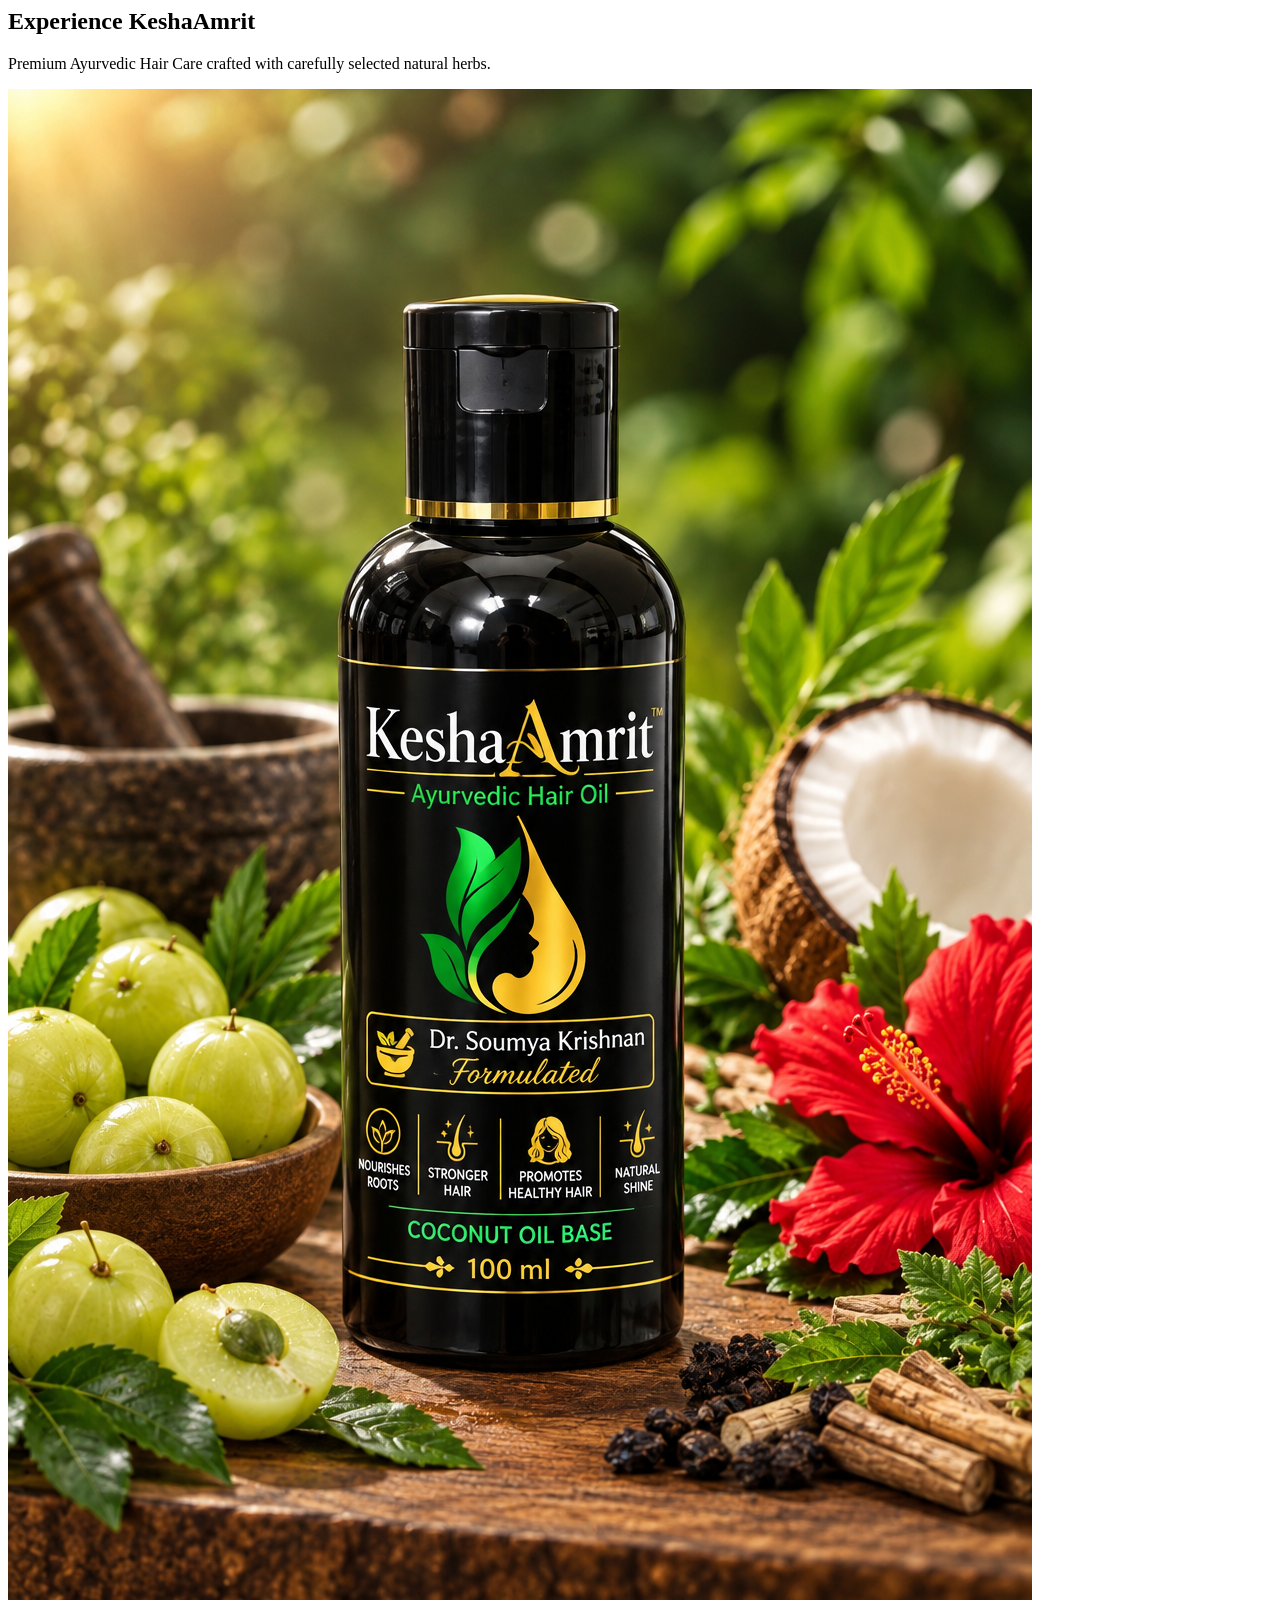
==== commit c5f80034: "Update index.html" ====
--- a/index.html
+++ b/index.html
@@ -10,7 +10,7 @@
 
     <link href="https://fonts.googleapis.com/css2?family=Poppins:wght@400;500;600;700&display=swap" rel="stylesheet">
 
-    <link rel="stylesheet" href="style.css">
+    <link rel="stylesheet" href="style-desktop-fixed.css">
 </head>
 <body>
 <div class="top-bar">
@@ -23,12 +23,7 @@
         <a href="#" class="logo">
             <img src="logo.png" alt="KeshaAmrit Logo">
         </a>
-<meta name="viewport" content="width=device-width, initial-scale=1.0">
-        <a href="https://wa.me/919496739361?text=I%20want%20to%20order%20100ML%20KeshaAmrit%20Ayurvedic%20Hair%20Oil%20-%20Formulated%20by%20Dr.%20Soumya%20Krishnan"
-   class="price-order-btn"
-   target="_blank">
-    🛒 <span>Order Now</span>
-</a>
+        <a href="https://wa.me/919496739361?text=I%20want%20to%20order%20100ML%20KeshaAmrit%20Ayurvedic%20Hair%20Oil%20-%20Formulated%20by%20Dr.%20Soumya%20Krishnan" class="order-btn" target="_blank">
             🛒Order Now
         </a>
 
@@ -58,34 +53,25 @@
             </h1>
 
             <p>
-                Premium Ayurvedic Hair Oil formulated by
-<span class="doctor-name">Dr. Soumya Krishnan</span> enriched with
+                Premium Ayurvedic Hair Oil formulated by <strong class="doctor-name">Dr. Soumya Krishnan</strong> enriched with
                 20+ Powerful Herbs and pure coconut oil & milk for Strong,
                 Thick & Healthy Hair.
             </p>
-<div class="product-price">
-
-    <div class="mrp">
-        MRP <del>₹599</del>
-    </div>
-
-    <div class="sale-price">
-        ₹449
-    </div>
-
-    <div class="price-benefits">
-        🚚 Free Shipping <span>|</span> 💳 Cash On Delivery
-    </div>
-
-   <a href="https://wa.me/919496739361?text=I%20want%20to%20order%20100ML%20KeshaAmrit%20Ayurvedic%20Hair%20Oil%20-%20Formulated%20by%20Dr.%20Soumya%20Krishnan"
-   class="price-order-btn"
-   target="_blank">
-    🛒 <span>Order Now</span>
-</a>
-        🛒 Order Now
-    </a>
-
-</div>
+
+            <div class="hero-price">
+                <div class="mrp-line">MRP <span>₹599</span></div>
+                <div class="sale-price">₹449</div>
+                <div class="price-benefits">
+                    <span>🚚 Free Shipping</span>
+                    <span class="divider">|</span>
+                    <span>💳 Cash On Delivery</span>
+                </div>
+                <a href="https://wa.me/919496739361?text=I%20want%20to%20order%20100ML%20KeshaAmrit%20Ayurvedic%20Hair%20Oil%20-%20Formulated%20by%20Dr.%20Soumya%20Krishnan" class="price-order-btn" target="_blank">
+                    🛒 <span>Order Now</span>
+                </a>
+            </div>
+            </div>
+
             <div class="hero-features">
 
                 <div class="feature">
@@ -104,11 +90,10 @@
 
             <div class="hero-buttons">
 
-              <a href="https://wa.me/919496739361?text=I%20want%20to%20order%20100ML%20KeshaAmrit%20Ayurvedic%20Hair%20Oil%20-%20Formulated%20by%20Dr.%20Soumya%20Krishnan"
-   class="price-order-btn"
-   target="_blank">
-    🛒 <span>Order Now</span>
-</a>
+                <a href="https://wa.me/919496739361"
+                   class="btn-primary">
+                   🛒Order on WhatsApp
+                </a>
 
                 <a href="#ingredients"
                    class="btn-secondary">
@@ -466,10 +451,14 @@
 
 </p>
 
-<a href="https://wa.me/919496739361?text=I%20want%20to%20order%20100ML%20KeshaAmrit%20Ayurvedic%20Hair%20Oil%20-%20Formulated%20by%20Dr.%20Soumya%20Krishnan"
-   class="price-order-btn"
-   target="_blank">
-    🛒 <span>Order Now</span>
+<a
+
+href="https://wa.me/919496739361"
+
+class="cta-button">
+
+🛒Order on WhatsApp
+
 </a>
 
 </div>
@@ -763,10 +752,14 @@
 
 </p>
 
-<a href="https://wa.me/919496739361?text=I%20want%20to%20order%20100ML%20KeshaAmrit%20Ayurvedic%20Hair%20Oil%20-%20Formulated%20by%20Dr.%20Soumya%20Krishnan"
-   class="price-order-btn"
-   target="_blank">
-    🛒 <span>Order Now</span>
+<a
+
+href="https://wa.me/919496739361"
+
+class="premium-btn">
+
+🛒Order Now on WhatsApp
+
 </a>
 
 </div>
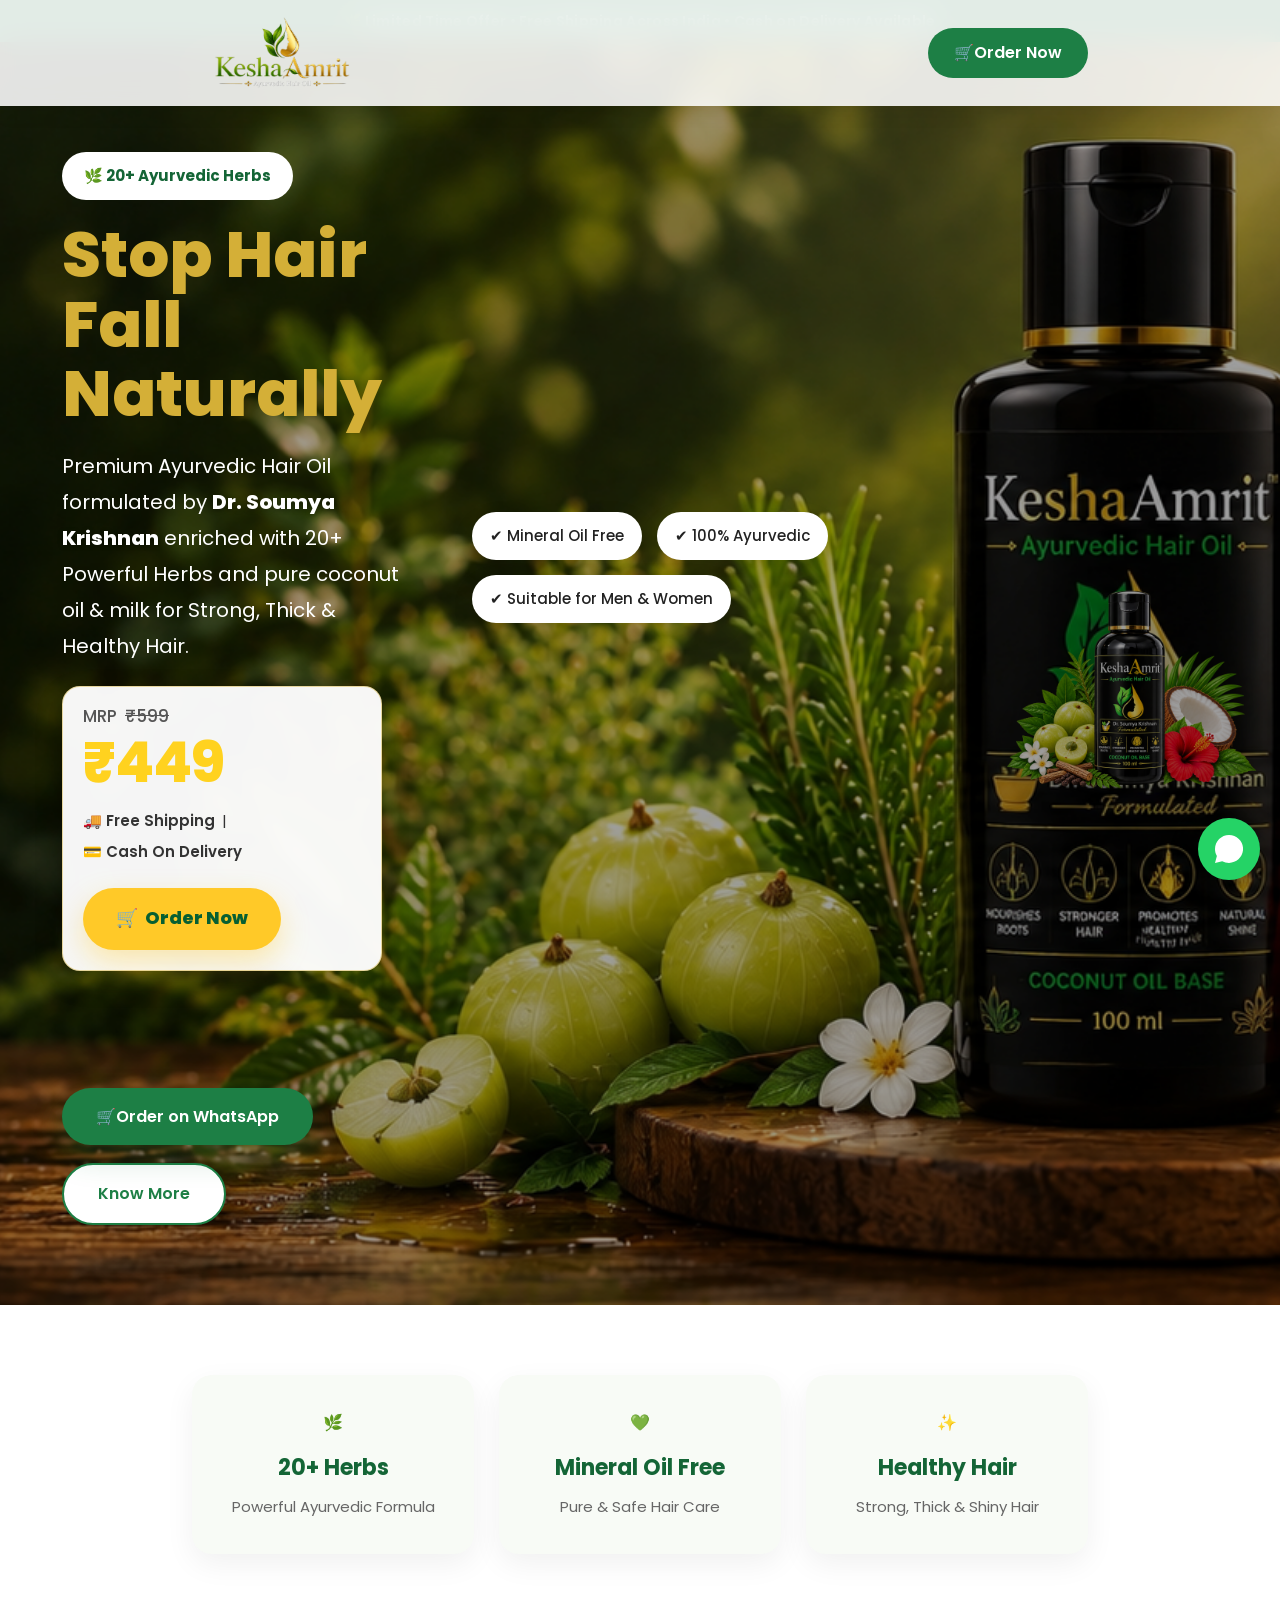
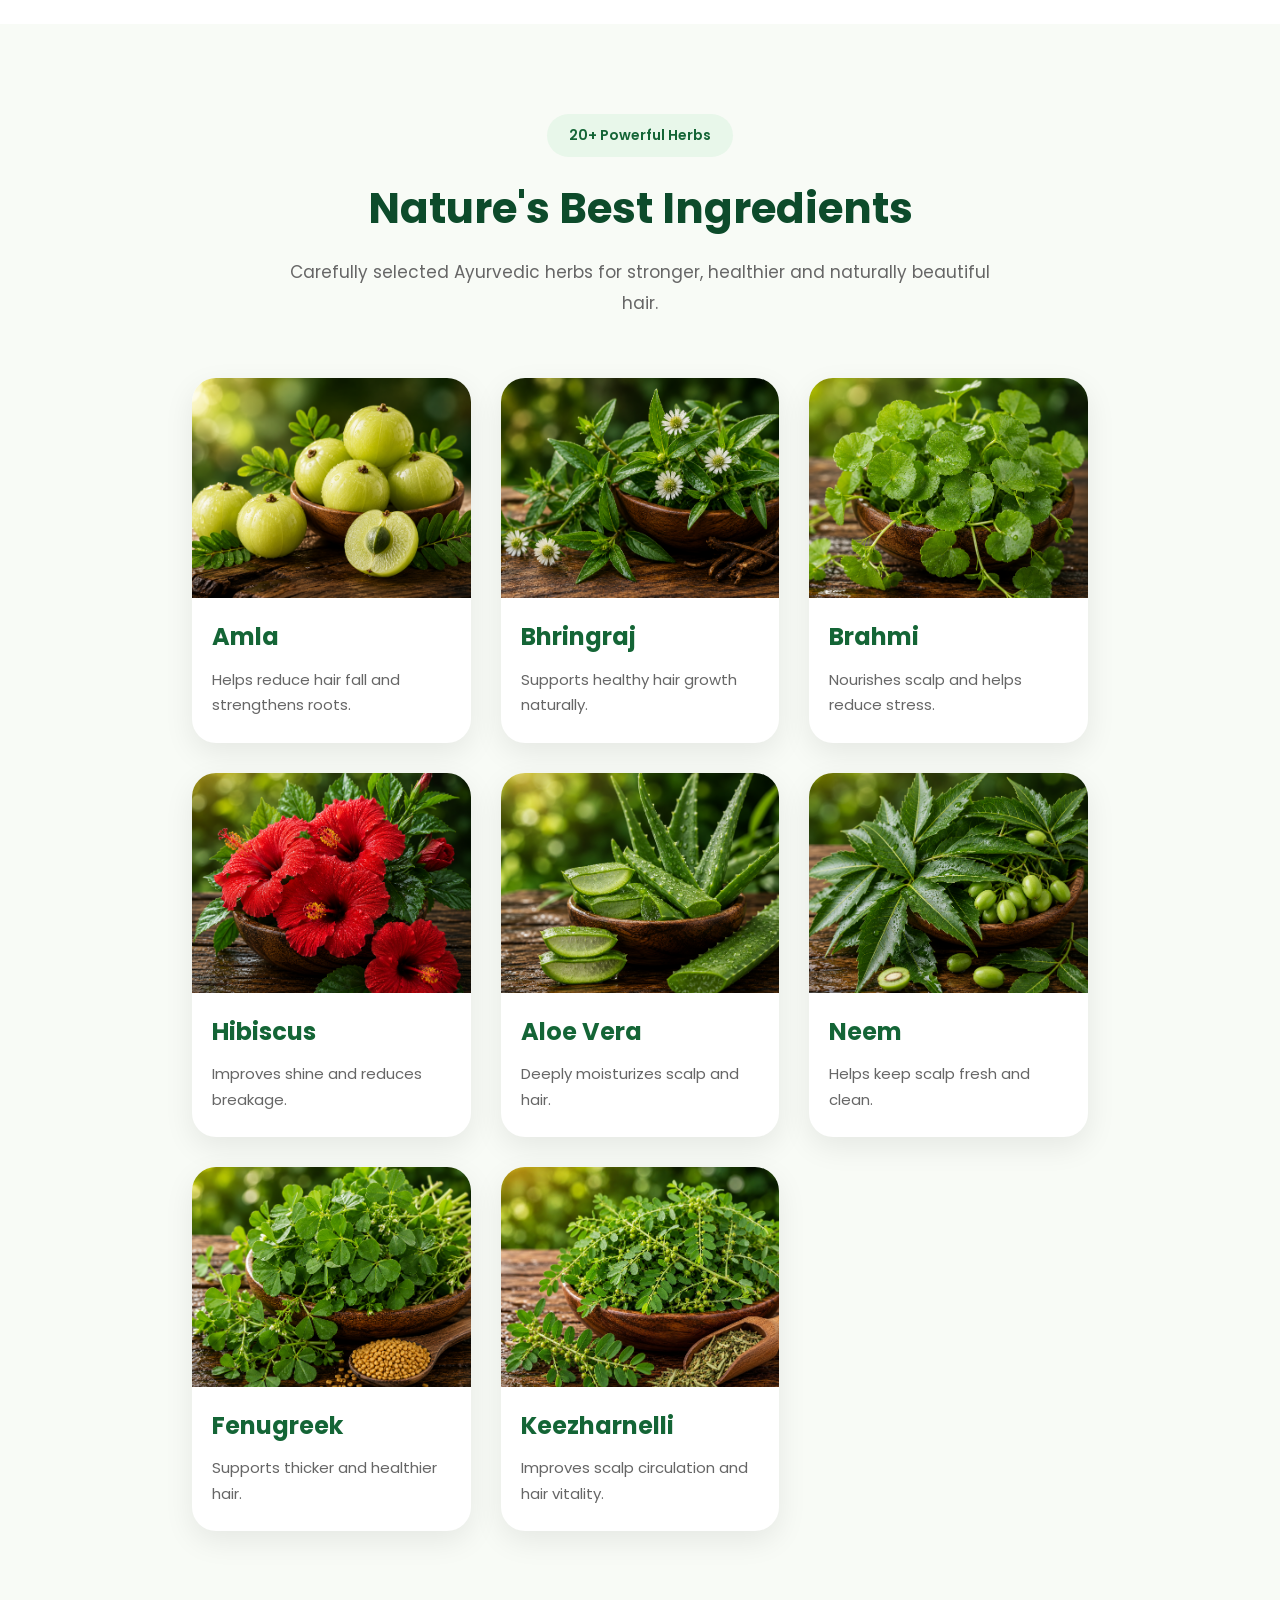
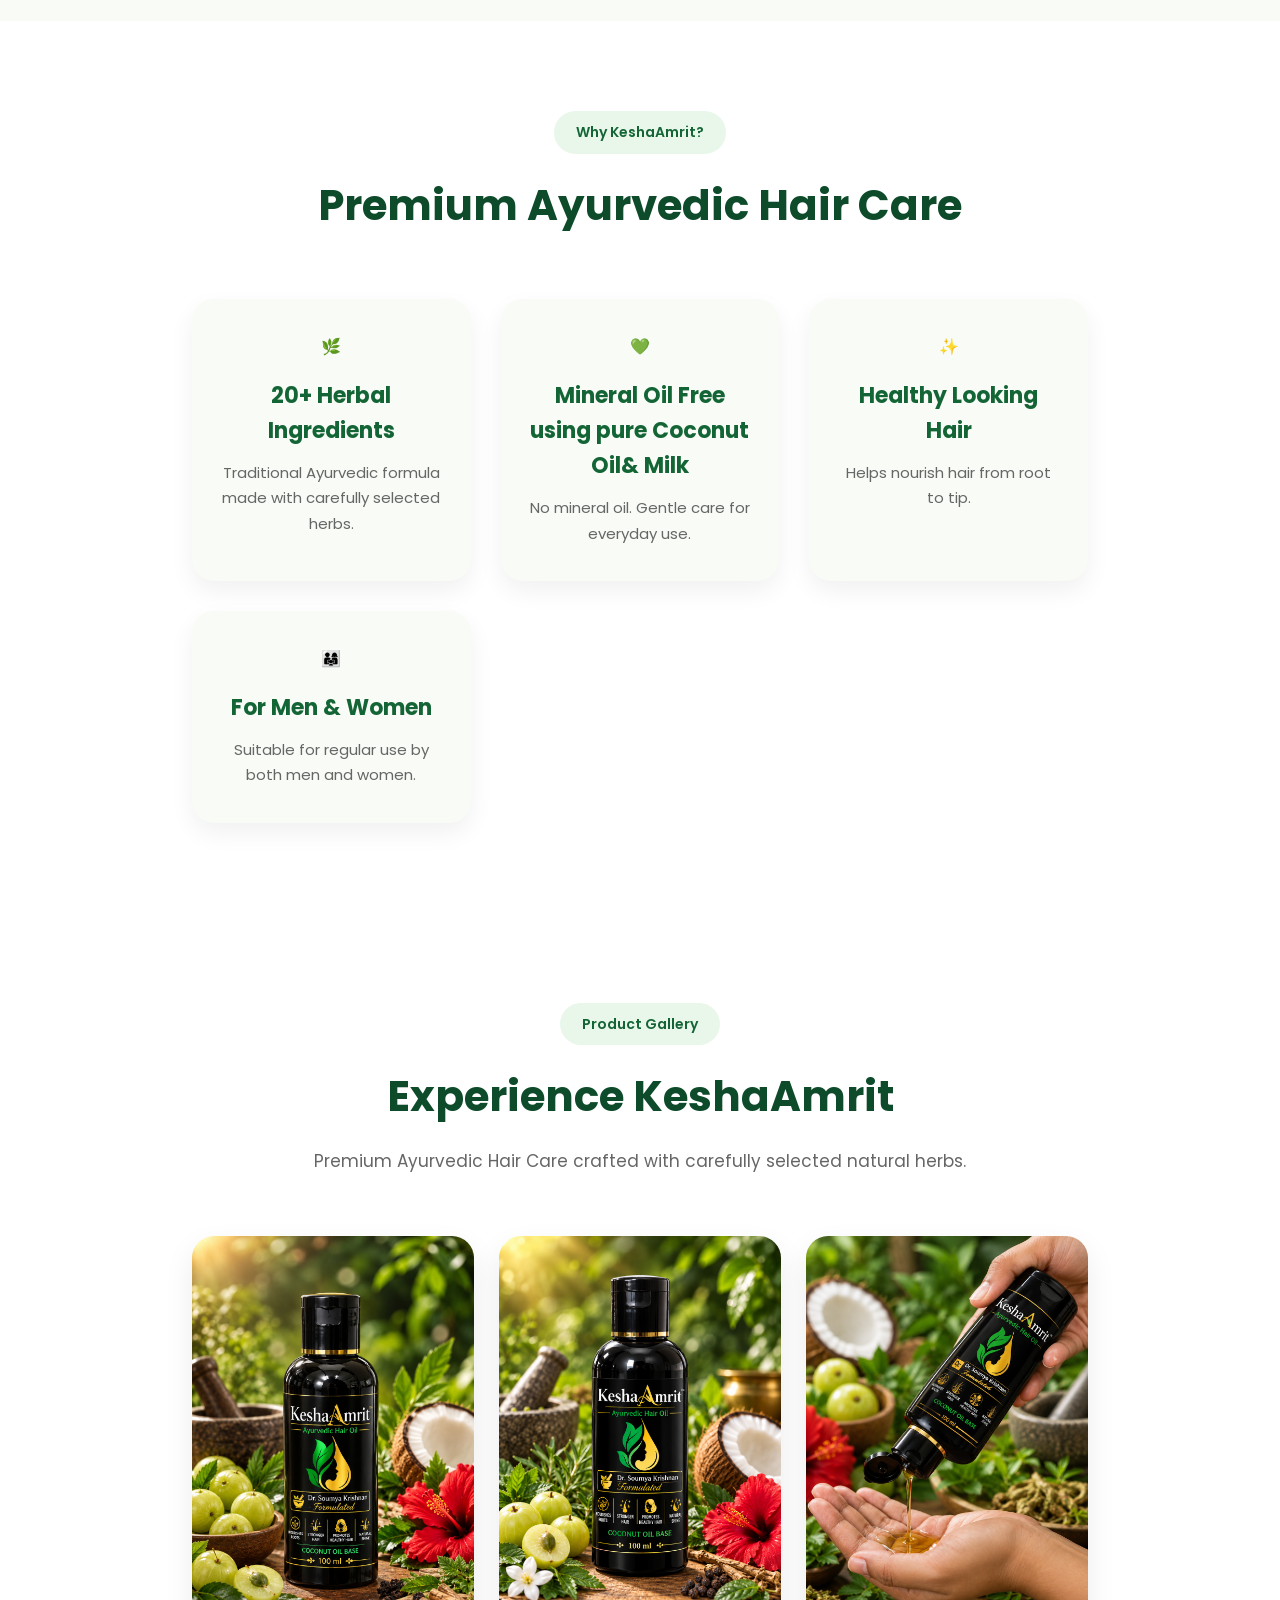
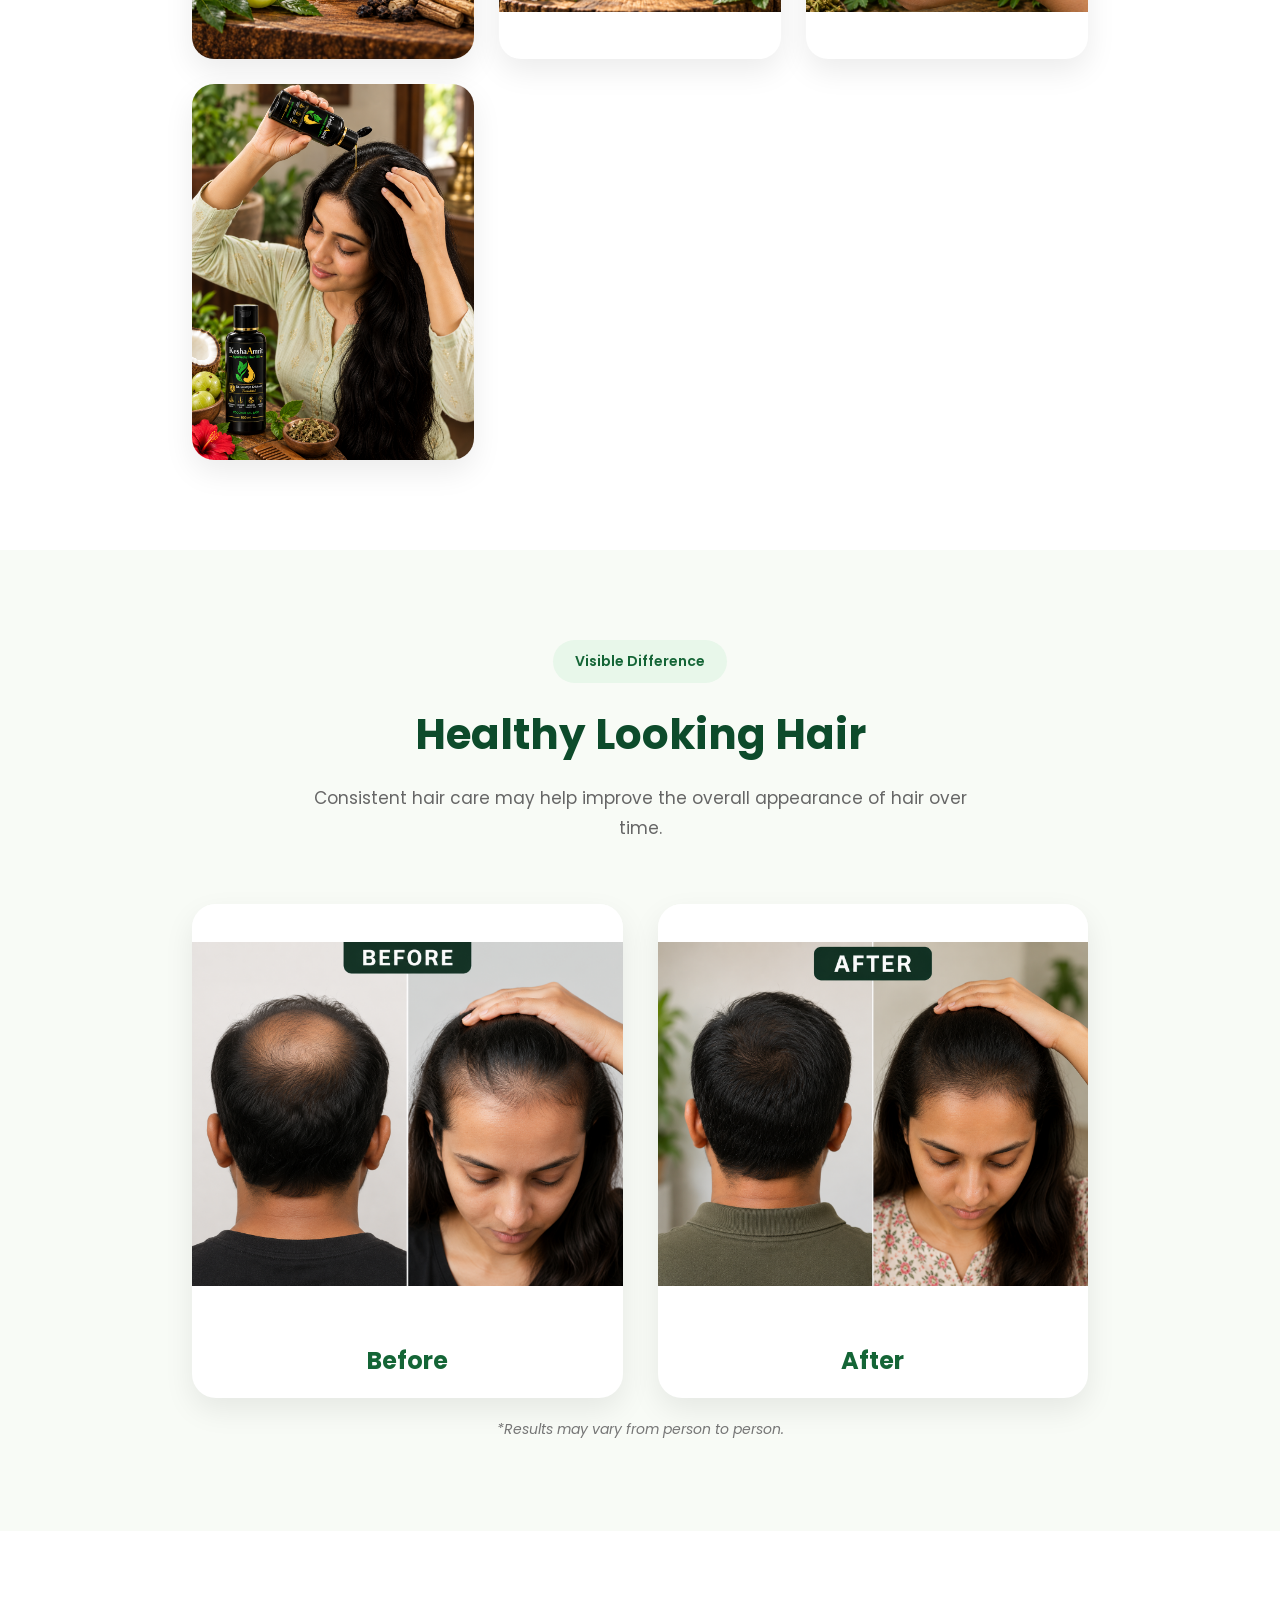
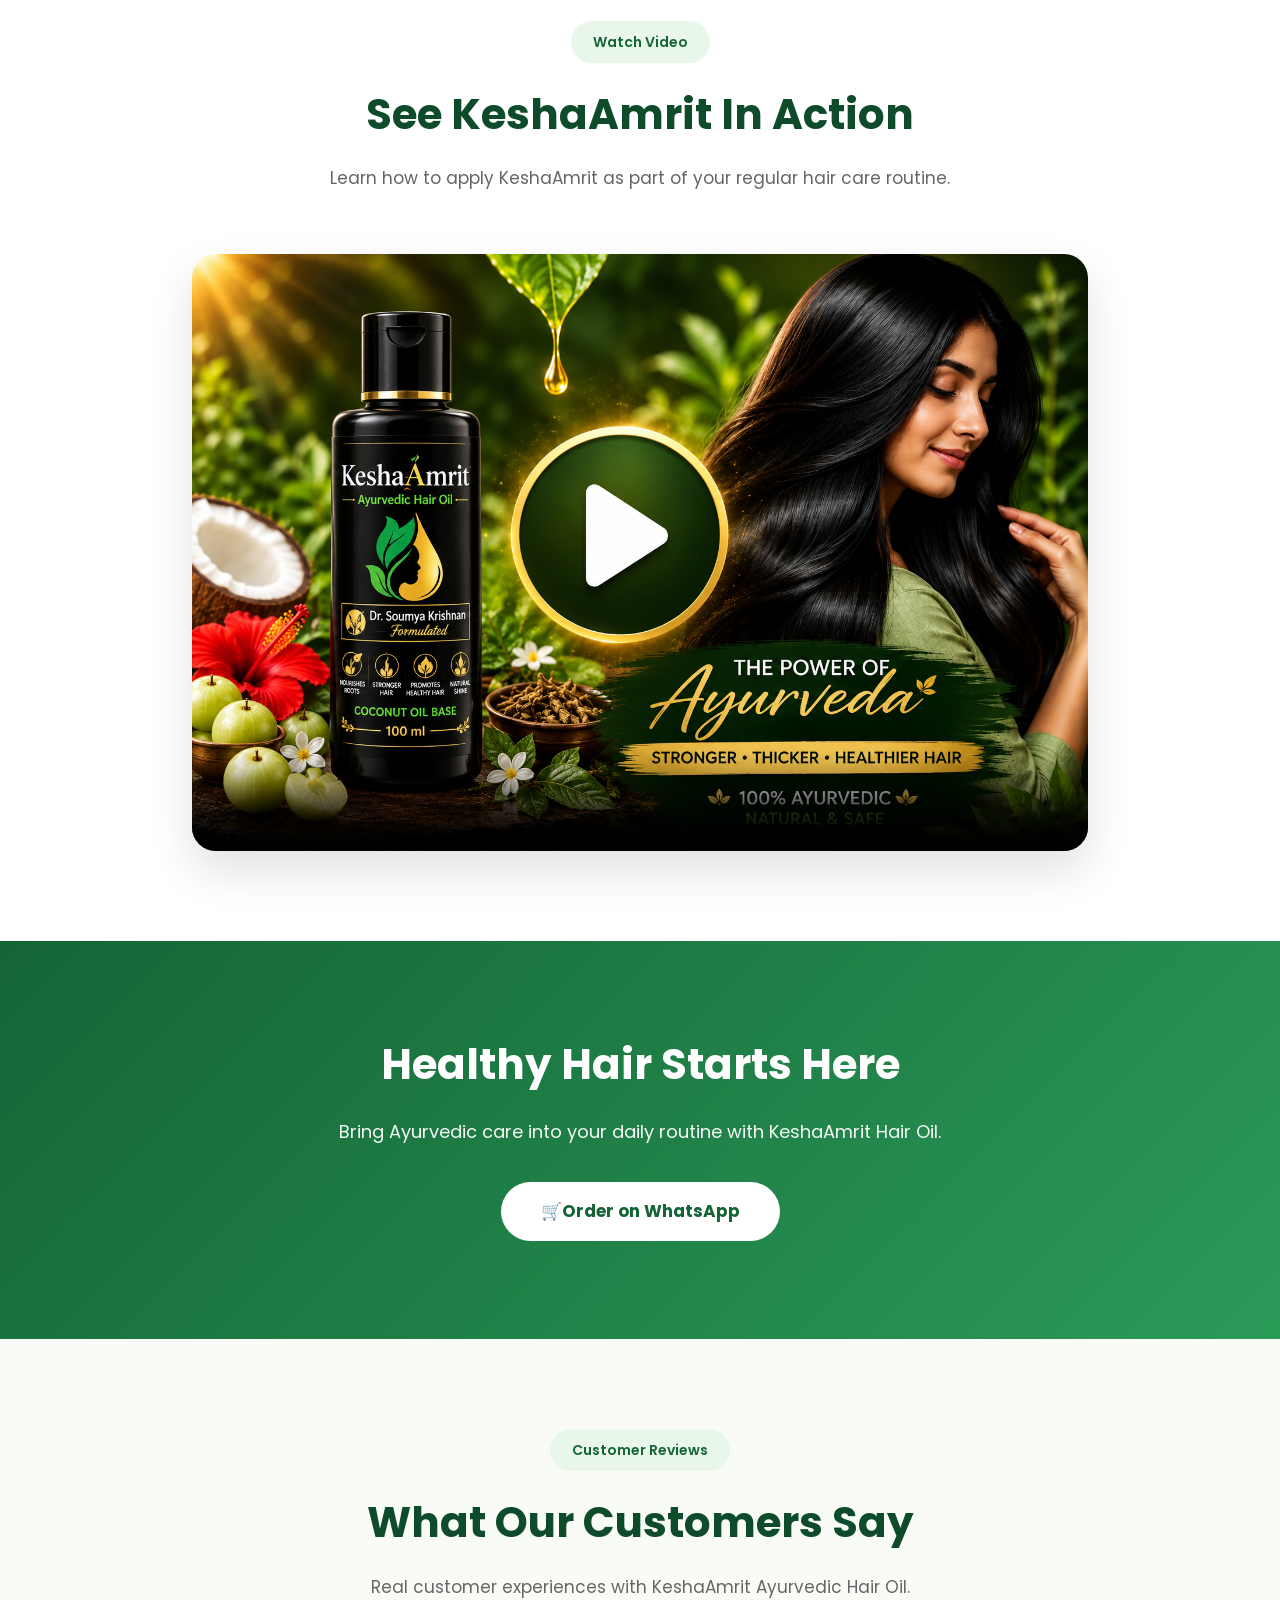
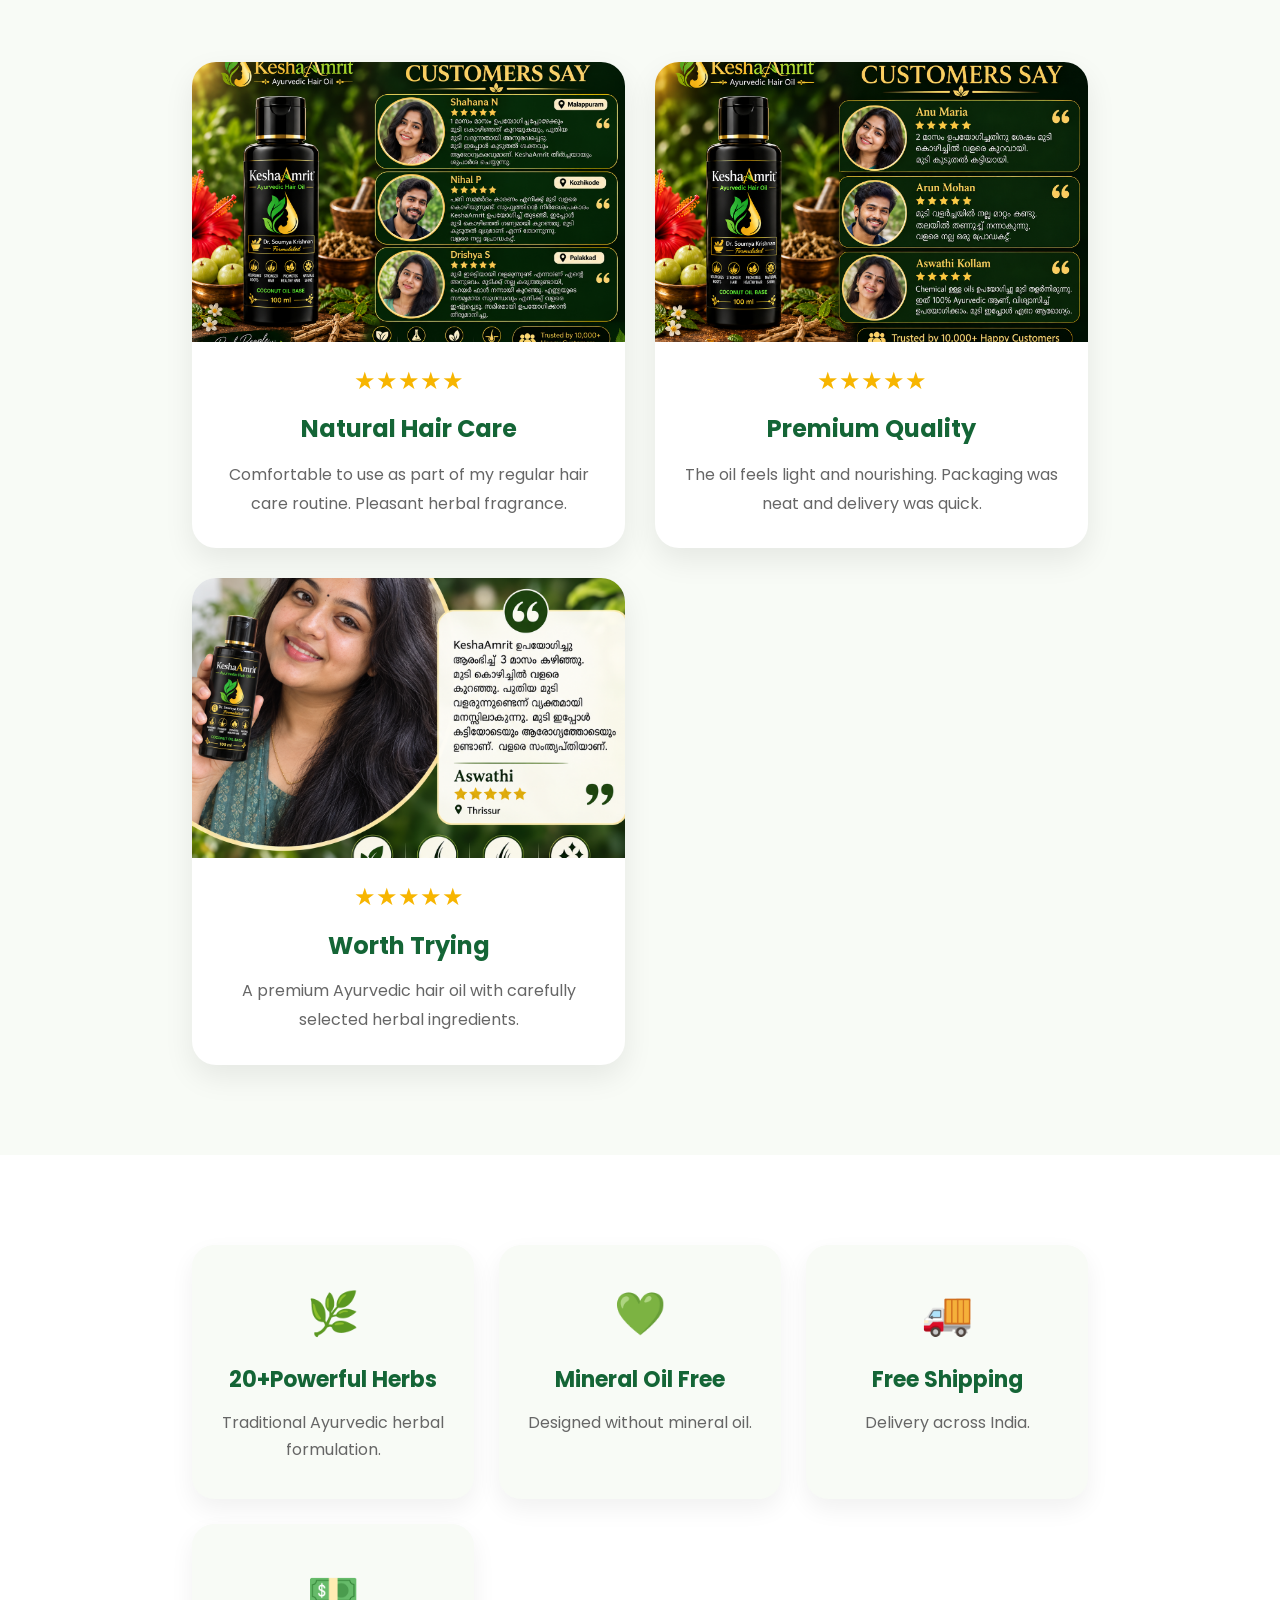
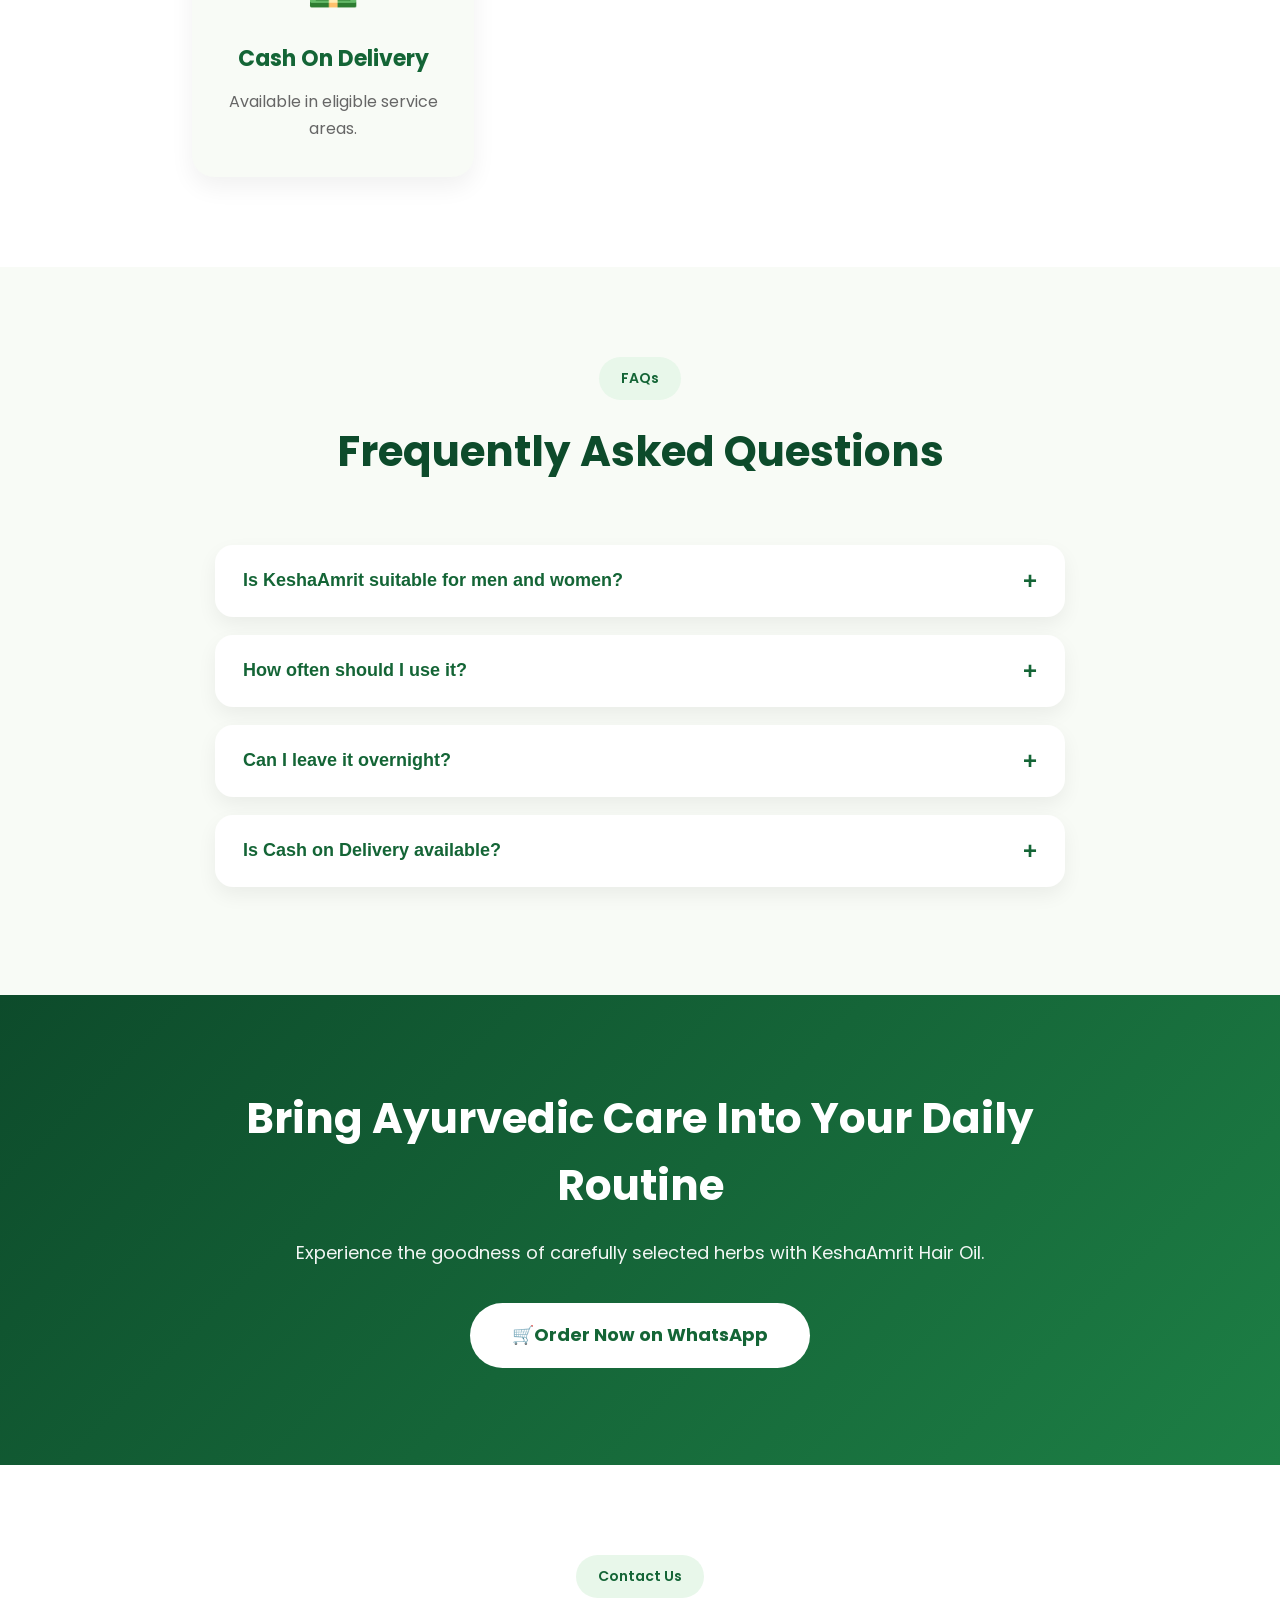
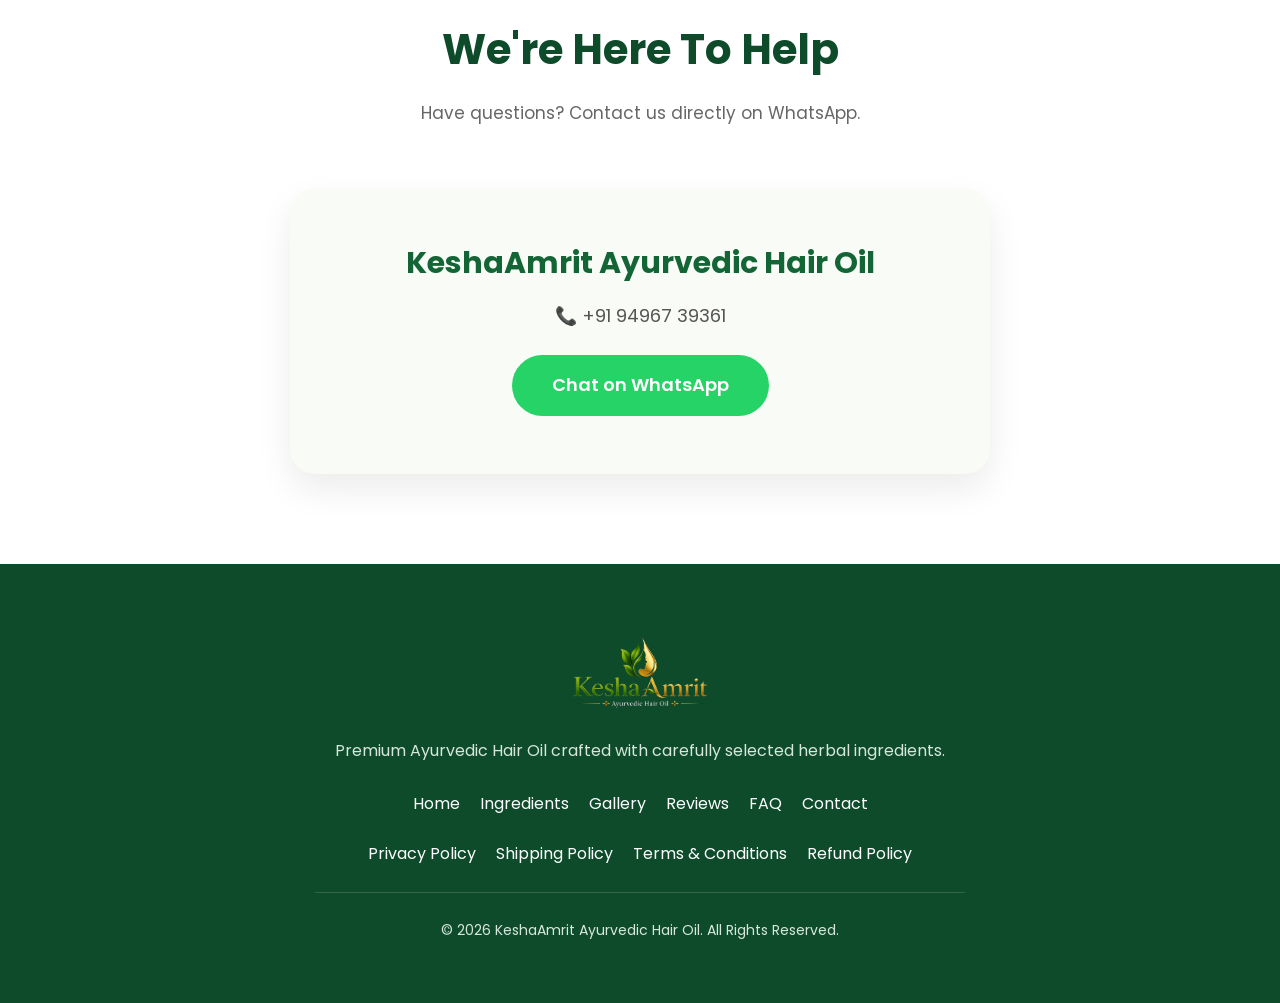
==== commit dd4ecc2e: "Add files via upload" ====
--- a/index.html
+++ b/index.html
@@ -10,7 +10,1753 @@
 
     <link href="https://fonts.googleapis.com/css2?family=Poppins:wght@400;500;600;700&display=swap" rel="stylesheet">
 
-    <link rel="stylesheet" href="style-desktop-fixed.css">
+    <style id="keshaamrit-styles">
+/* ==========================================
+   KeshaAmrit Website V2.0
+========================================== */
+
+*{
+    margin:0;
+    padding:0;
+    box-sizing:border-box;
+}
+
+html{
+    scroll-behavior:smooth;
+}
+
+body{
+    font-family:'Poppins',sans-serif;
+    background:#f8fbf6;
+    color:#222;
+    line-height:1.6;
+    overflow-x:hidden;
+}
+
+img{
+    max-width:100%;
+    display:block;
+}
+
+a{
+    text-decoration:none;
+}
+
+.container{
+    width:70%;
+    max-width:1200px;
+    margin:auto;
+}
+.top-bar{
+    background:#146536;
+    color:#fff;
+    text-align:center;
+    padding:10px 15px;
+    font-size:14px;
+    font-weight:600;
+    letter-spacing:.3px;
+}
+
+@media (max-width:768px){
+    .top-bar{
+        font-size:13px;
+        padding:8px 10px;
+    }
+}
+/* ==========================================
+   HEADER
+========================================== */
+
+.header{
+    position:fixed;
+    top:0;
+    left:0;
+    width:100%;
+    z-index:1000;
+    background:rgba(255,255,255,.88);
+    backdrop-filter:blur(14px);
+    box-shadow:0 5px 20px rgba(0,0,0,.08);
+}
+
+.nav{
+    display:flex;
+    justify-content:space-between;
+    align-items:center;
+    padding:14px 0;
+}
+
+.logo img{
+    width:180px;
+    max-width:100%;
+    height:auto;
+}
+
+}
+.order-btn{
+    display:inline-flex;
+    align-items:center;
+    justify-content:center;
+    background:#1d7f45;
+    color:#fff !important;
+    padding:12px 24px;
+    border-radius:50px;
+    font-size:16px;
+    font-weight:600;
+    text-decoration:none;
+    min-width:150px;
+}
+.header .order-btn{
+    color:#fff !important;
+}
+.order-btn{
+    background:#1d7f45;
+    color:#fff;
+    padding:12px 26px;
+    border-radius:50px;
+    font-weight:600;
+    transition:.3s;
+}
+
+.order-btn:hover{
+    background:#146536;
+    transform:translateY(-2px);
+}
+
+/* ==========================================
+   HERO SECTION
+========================================== */
+
+.hero{
+    position:relative;
+    min-height:100vh;
+    display:flex;
+    align-items:center;
+    overflow:hidden;
+    padding:110px 0 80px;
+}
+
+.hero-bg{
+    position:absolute;
+    inset:0;
+    width:100%;
+    height:100%;
+    object-fit:cover;
+    z-index:0;
+}
+
+.hero-overlay{
+    position:absolute;
+    inset:0;
+    background:rgba(0,0,0,.38);
+    z-index:1;
+}
+
+.hero-content{
+    position:relative;
+    z-index:2;
+    max-width:1200px;
+    margin:auto;
+    padding:0 20px;
+
+    display:grid;
+    grid-template-columns:340px 1fr;
+    gap:70px;
+    align-items:center;
+}
+
+/* LEFT - Bottle */
+
+.hero-right{
+    display:flex;
+    justify-content:center;
+    align-items:center;
+}
+
+.hero-bottle{
+    width:300px;
+    max-width:100%;
+    display:block;
+
+    filter:drop-shadow(0 25px 45px rgba(0,0,0,.35));
+
+    animation:floatBottle 4s ease-in-out infinite;
+}
+
+/* RIGHT - Content */
+
+.hero-left h1{
+    font-size:64px;
+    line-height:1.08;
+    color:#D4AF37;
+    margin:20px 0;
+    font-weight:800;
+}
+
+.hero-left p{
+    font-size:20px;
+    color:#fff;
+    line-height:1.8;
+    max-width:600px;
+}
+
+.premium-badge{
+    display:inline-block;
+    background:#ffffff;
+    color:#146536;
+    padding:12px 22px;
+    border-radius:40px;
+    font-size:15px;
+    font-weight:700;
+}
+
+.hero-features{
+    display:flex;
+    flex-wrap:wrap;
+    gap:15px;
+    margin:35px 0;
+}
+
+.feature{
+    background:#fff;
+    padding:15px 22px;
+    border-radius:40px;
+    font-weight:600;
+}
+
+.hero-buttons{
+    display:flex;
+    gap:20px;
+    margin-top:35px;
+}
+
+.btn-primary{
+    background:#1E8E4A;
+    color:#fff;
+}
+
+.btn-secondary{
+    background:#fff;
+    color:#146536;
+}
+
+.btn-primary,
+.btn-secondary{
+    padding:17px 34px;
+    border-radius:50px;
+    text-decoration:none;
+    font-weight:700;
+    transition:.3s;
+}
+
+.btn-primary:hover{
+    transform:translateY(-4px);
+}
+
+.btn-secondary:hover{
+    transform:translateY(-4px);
+}
+
+/* Floating Bottle */
+
+@keyframes floatBottle{
+
+0%{
+transform:translateY(0);
+}
+
+50%{
+transform:translateY(-10px);
+}
+
+100%{
+transform:translateY(0);
+}
+
+}
+
+/* ==========================
+   MOBILE
+========================== */
+
+@media(max-width:992px){
+
+.hero{
+padding:90px 0 60px;
+}
+
+.hero-content{
+grid-template-columns:1fr;
+text-align:center;
+gap:40px;
+}
+
+.hero-right{
+order:-1;
+}
+
+.hero-bottle{
+width:220px;
+}
+
+.hero-left h1{
+font-size:42px;
+}
+
+.hero-left p{
+font-size:17px;
+margin:auto;
+}
+
+.hero-features{
+justify-content:center;
+}
+
+.hero-buttons{
+flex-direction:column;
+align-items:center;
+}
+
+.btn-primary,
+.btn-secondary{
+width:100%;
+max-width:320px;
+text-align:center;
+}
+
+}
+/* ===============================
+   MOBILE HERO FIX
+================================ */
+@media (max-width:768px){
+
+.hero{
+    padding:90px 20px 50px;
+    min-height:auto;
+}
+
+.hero-content{
+    display:flex;
+    flex-direction:column;
+    align-items:center;
+    text-align:center;
+    gap:30px;
+}
+
+.hero-left,
+.hero-right{
+    width:100%;
+}
+
+.hero-logo{
+    width:180px;
+    max-width:60%;
+    margin:0 auto 20px;
+}
+
+.hero h1{
+    font-size:38px;
+    line-height:1.15;
+}
+
+.hero p{
+    font-size:16px;
+    line-height:1.7;
+}
+
+.hero-icons{
+    grid-template-columns:1fr 1fr;
+    gap:12px;
+}
+
+.hero-buttons{
+    flex-direction:column;
+    width:100%;
+}
+
+.hero-buttons .btn,
+.hero-buttons .btn-primary,
+.hero-buttons .btn-secondary{
+    width:100%;
+    max-width:320px;
+}
+
+.hero-bottle{
+    width:170px;
+    margin:20px auto 0;
+}
+}
+
+/* ==========================================
+   PREMIUM PRICE DISPLAY
+========================================== */
+
+.hero-price{
+    display:flex;
+    flex-direction:column;
+    align-items:flex-start;
+    gap:0;
+    margin:28px 0 6px;
+    padding:0;
+    background:transparent;
+    border:0;
+    box-shadow:none;
+    backdrop-filter:none;
+}
+
+.mrp-line{
+    color:#777;
+    font-size:18px;
+    line-height:1.4;
+    font-weight:500;
+    margin-bottom:4px;
+}
+
+.mrp-line span{
+    text-decoration:line-through;
+    text-decoration-thickness:1.5px;
+    margin-left:4px;
+}
+
+.sale-price{
+    color:#2b8a3e;
+    font-size:56px;
+    line-height:1.05;
+    font-weight:800;
+    letter-spacing:-1px;
+    margin:4px 0 18px;
+}
+
+.price-benefits{
+    display:flex;
+    align-items:center;
+    flex-wrap:wrap;
+    gap:8px;
+    color:#333;
+    font-size:15px;
+    font-weight:600;
+    margin-bottom:28px;
+}
+
+.price-benefits .divider{
+    color:#999;
+    font-weight:400;
+}
+
+.price-order-btn{
+    display:inline-flex;
+    align-items:center;
+    justify-content:center;
+    gap:7px;
+    min-width:198px;
+    padding:16px 32px;
+    border-radius:40px;
+    background:#ffc928;
+    color:#146536 !important;
+    font-size:17px;
+    font-weight:800;
+    text-decoration:none;
+    box-shadow:0 12px 28px rgba(255,201,40,.30);
+    transition:all .3s ease;
+}
+
+.price-order-btn:hover{
+    background:#f5bb0b;
+    transform:translateY(-3px);
+    box-shadow:0 16px 32px rgba(255,201,40,.38);
+}
+
+@media(max-width:768px){
+    .hero-price{
+        align-items:center;
+        margin:20px auto 0;
+    }
+
+    .mrp-line{
+        font-size:16px;
+    }
+
+    .sale-price{
+        font-size:48px;
+        margin-bottom:16px;
+    }
+
+    .price-benefits{
+        justify-content:center;
+        font-size:14px;
+        margin-bottom:24px;
+    }
+
+    .price-order-btn{
+        width:198px;
+        padding:15px 28px;
+    }
+}
+
+/* ==========================================
+   HERO FEATURES
+========================================== */
+
+.hero-features{
+    display:flex;
+    flex-wrap:wrap;
+    gap:15px;
+    margin:30px 0;
+}
+
+.feature{
+    background:#fff;
+    padding:12px 18px;
+    border-radius:40px;
+    font-size:15px;
+    font-weight:500;
+    box-shadow:0 8px 25px rgba(0,0,0,.08);
+    transition:.3s;
+}
+
+.feature:hover{
+    transform:translateY(-5px);
+    box-shadow:0 12px 30px rgba(0,0,0,.12);
+}
+
+/* ==========================================
+   HERO BUTTONS
+========================================== */
+
+.hero-buttons{
+    display:flex;
+    flex-wrap:wrap;
+    gap:18px;
+    margin-top:35px;
+}
+
+.btn-primary{
+    background:#1d7f45;
+    color:#fff;
+    padding:16px 34px;
+    border-radius:50px;
+    font-size:16px;
+    font-weight:600;
+    transition:.3s;
+    box-shadow:0 12px 30px rgba(29,127,69,.25);
+}
+
+.btn-primary:hover{
+    background:#146536;
+    transform:translateY(-3px);
+}
+
+.btn-secondary{
+    background:#fff;
+    color:#1d7f45;
+    border:2px solid #1d7f45;
+    padding:16px 34px;
+    border-radius:50px;
+    font-size:16px;
+    font-weight:600;
+    transition:.3s;
+}
+
+.btn-secondary:hover{
+    background:#1d7f45;
+    color:#fff;
+}
+
+/* ==========================================
+   BENEFIT STRIP
+========================================== */
+
+.benefit-strip{
+    background:#fff;
+    padding:70px 0;
+}
+
+.benefit-grid{
+    display:grid;
+    grid-template-columns:repeat(3,1fr);
+    gap:25px;
+}
+
+.benefit-card{
+    background:#f8fbf6;
+    border-radius:20px;
+    padding:35px;
+    text-align:center;
+    transition:.35s;
+    box-shadow:0 10px 30px rgba(0,0,0,.06);
+}
+
+.benefit-card:hover{
+    transform:translateY(-8px);
+    box-shadow:0 18px 40px rgba(0,0,0,.10);
+}
+
+.benefit-card h3{
+    margin:15px 0 10px;
+    color:#146536;
+    font-size:22px;
+}
+
+.benefit-card p{
+    color:#666;
+    font-size:15px;
+}
+
+/* ==========================================
+   FLOATING BOTTLE ANIMATION
+========================================== */
+
+@keyframes floatBottle{
+
+    0%{
+        transform:translateY(0);
+    }
+
+    50%{
+        transform:translateY(-12px);
+    }
+
+    100%{
+        transform:translateY(0);
+    }
+
+}
+/* ==========================================
+   COMMON SECTION
+========================================== */
+
+section{
+    padding:90px 0;
+}
+
+.section-title{
+    text-align:center;
+    max-width:700px;
+    margin:0 auto 60px;
+}
+
+.section-title span{
+    display:inline-block;
+    background:#e8f7ea;
+    color:#146536;
+    padding:10px 22px;
+    border-radius:40px;
+    font-size:14px;
+    font-weight:600;
+    margin-bottom:18px;
+}
+
+.section-title h2{
+    font-size:42px;
+    color:#0d4b2b;
+    margin-bottom:15px;
+    font-weight:700;
+}
+
+.section-title p{
+    color:#666;
+    font-size:17px;
+    line-height:1.8;
+}
+
+/* ==========================================
+   INGREDIENTS
+========================================== */
+
+.ingredients{
+    background:#f8fbf6;
+}
+
+.ingredient-grid{
+    display:grid;
+    grid-template-columns:repeat(auto-fit,minmax(250px,1fr));
+    gap:30px;
+}
+
+.ingredient-card{
+    background:#fff;
+    border-radius:24px;
+    overflow:hidden;
+    box-shadow:0 10px 30px rgba(0,0,0,.08);
+    transition:.35s;
+}
+
+.ingredient-card:hover{
+    transform:translateY(-10px);
+    box-shadow:0 20px 45px rgba(0,0,0,.15);
+}
+
+.ingredient-card img{
+    width:100%;
+    height:220px;
+    object-fit:cover;
+    transition:.4s;
+}
+
+.ingredient-card:hover img{
+    transform:scale(1.08);
+}
+
+.ingredient-card h3{
+    padding:20px 20px 10px;
+    font-size:24px;
+    color:#146536;
+    font-weight:700;
+}
+
+.ingredient-card p{
+    padding:0 20px 25px;
+    color:#666;
+    line-height:1.7;
+    font-size:15px;
+}
+
+/* ==========================================
+   WHY CHOOSE US
+========================================== */
+
+.why-us{
+    background:#ffffff;
+}
+
+.why-grid{
+    display:grid;
+    grid-template-columns:repeat(auto-fit,minmax(250px,1fr));
+    gap:30px;
+}
+
+.why-card{
+    background:#f8fbf6;
+    border-radius:22px;
+    padding:35px 28px;
+    text-align:center;
+    box-shadow:0 10px 25px rgba(0,0,0,.06);
+    transition:.35s;
+}
+
+.why-card:hover{
+    transform:translateY(-8px);
+    box-shadow:0 18px 40px rgba(0,0,0,.10);
+}
+
+.why-card h3{
+    margin:18px 0 12px;
+    color:#146536;
+    font-size:22px;
+}
+
+.why-card p{
+    color:#666;
+    line-height:1.7;
+    font-size:15px;
+}
+/* ==========================================
+   GALLERY
+========================================== */
+
+.gallery{
+    background:#ffffff;
+}
+
+.gallery-grid{
+    display:grid;
+    grid-template-columns:repeat(auto-fit,minmax(260px,1fr));
+    gap:25px;
+}
+
+.gallery-item{
+    overflow:hidden;
+    border-radius:22px;
+    box-shadow:0 12px 30px rgba(0,0,0,.08);
+    transition:.35s;
+    background:#fff;
+}
+
+.gallery-item img{
+    width:100%;
+    height:300px;
+    object-fit:cover;
+    transition:.45s;
+}
+
+.gallery-item:hover{
+    transform:translateY(-8px);
+    box-shadow:0 20px 40px rgba(0,0,0,.12);
+}
+.gallery img{
+    width:100%;
+    height:auto;
+    object-fit:contain;
+}
+.gallery-item:hover img{
+    transform:scale(1.08);
+}
+
+/* ==========================================
+   BEFORE & AFTER
+========================================== */
+
+.before-after{
+    background:#f8fbf6;
+}
+
+.compare-grid{
+    display:grid;
+    grid-template-columns:repeat(2,1fr);
+    gap:35px;
+    margin-top:40px;
+}
+
+.compare-card{
+    background:#fff;
+    border-radius:24px;
+    overflow:hidden;
+    box-shadow:0 12px 30px rgba(0,0,0,.08);
+    transition:.35s;
+}
+
+.compare-card:hover{
+    transform:translateY(-8px);
+}
+
+.compare-card img{
+    width:100%;
+    height:420px;
+    object-fit:contain;
+    background:#fff;
+}
+
+.compare-card h3{
+    text-align:center;
+    padding:18px;
+    color:#146536;
+    font-size:24px;
+}
+
+.compare-note{
+    text-align:center;
+    margin-top:20px;
+    color:#777;
+    font-size:14px;
+    font-style:italic;
+}
+
+/* ==========================================
+   VIDEO SECTION
+========================================== */
+
+.video-section{
+    background:#ffffff;
+}
+
+.video-wrapper{
+    max-width:900px;
+    margin:40px auto 0;
+    overflow:hidden;
+    border-radius:24px;
+    box-shadow:0 20px 45px rgba(0,0,0,.12);
+}
+
+.video-wrapper video{
+    width:100%;
+    display:block;
+}
+
+/* ==========================================
+   CTA SECTION
+========================================== */
+
+.cta-section{
+    background:linear-gradient(135deg,#146536,#2b9b58);
+    color:#fff;
+    text-align:center;
+}
+
+.cta-section h2{
+    font-size:42px;
+    margin-bottom:20px;
+}
+
+.cta-section p{
+    max-width:700px;
+    margin:0 auto 35px;
+    font-size:18px;
+    opacity:.95;
+}
+
+.cta-button{
+    display:inline-block;
+    background:#fff;
+    color:#146536;
+    padding:16px 40px;
+    border-radius:50px;
+    font-size:17px;
+    font-weight:700;
+    transition:.3s;
+}
+
+.cta-button:hover{
+    transform:translateY(-3px);
+    box-shadow:0 15px 35px rgba(0,0,0,.18);
+}
+/* ==========================================
+   CUSTOMER REVIEWS
+========================================== */
+
+.reviews{
+    background:#f8fbf6;
+}
+
+.review-grid{
+    display:grid;
+    grid-template-columns:repeat(auto-fit,minmax(300px,1fr));
+    gap:30px;
+}
+
+.review-card{
+    background:#fff;
+    border-radius:24px;
+    overflow:hidden;
+    text-align:center;
+    box-shadow:0 12px 30px rgba(0,0,0,.08);
+    transition:.35s;
+}
+
+.review-card:hover{
+    transform:translateY(-10px);
+    box-shadow:0 22px 45px rgba(0,0,0,.12);
+}
+
+.review-card img{
+    width:100%;
+    height:280px;
+    object-fit:cover;
+}
+
+.stars{
+    color:#f7b500;
+    font-size:24px;
+    margin:20px 0 10px;
+}
+
+.review-card h3{
+    color:#146536;
+    font-size:24px;
+    margin-bottom:12px;
+}
+
+.review-card p{
+    padding:0 25px 30px;
+    color:#666;
+    line-height:1.8;
+}
+
+/* ==========================================
+   TRUST SECTION
+========================================== */
+
+.trust-section{
+    background:#ffffff;
+}
+
+.trust-grid{
+    display:grid;
+    grid-template-columns:repeat(auto-fit,minmax(240px,1fr));
+    gap:25px;
+}
+
+.trust-card{
+    background:#f8fbf6;
+    border-radius:22px;
+    padding:35px 25px;
+    text-align:center;
+    transition:.35s;
+    box-shadow:0 10px 25px rgba(0,0,0,.06);
+}
+
+.trust-card:hover{
+    transform:translateY(-8px);
+    box-shadow:0 18px 40px rgba(0,0,0,.10);
+}
+
+.trust-icon{
+    font-size:42px;
+    margin-bottom:15px;
+}
+
+.trust-card h3{
+    color:#146536;
+    margin-bottom:12px;
+    font-size:22px;
+}
+
+.trust-card p{
+    color:#666;
+    line-height:1.7;
+}
+
+/* ==========================================
+   FAQ
+========================================== */
+
+.faq{
+    background:#f8fbf6;
+}
+
+.faq-box{
+    max-width:850px;
+    margin:auto;
+}
+
+.faq-item{
+    background:#fff;
+    border-radius:18px;
+    margin-bottom:18px;
+    overflow:hidden;
+    box-shadow:0 8px 20px rgba(0,0,0,.06);
+}
+
+.faq-question{
+    width:100%;
+    border:none;
+    background:none;
+    display:flex;
+    justify-content:space-between;
+    align-items:center;
+    padding:22px 28px;
+    font-size:18px;
+    font-weight:600;
+    cursor:pointer;
+    color:#146536;
+}
+
+.faq-answer{
+    display:none;
+    padding:0 28px 22px;
+}
+
+.faq-answer p{
+    color:#666;
+    line-height:1.8;
+}
+
+/* ==========================================
+   PREMIUM CTA
+========================================== */
+
+.premium-cta{
+    background:linear-gradient(135deg,#0d4b2b,#1d7f45);
+    color:#fff;
+    text-align:center;
+}
+
+.premium-cta h2{
+    font-size:42px;
+    margin-bottom:20px;
+}
+
+.premium-cta p{
+    max-width:700px;
+    margin:0 auto 35px;
+    font-size:18px;
+    opacity:.95;
+}
+
+.premium-btn{
+    display:inline-block;
+    background:#fff;
+    color:#146536;
+    padding:18px 42px;
+    border-radius:50px;
+    font-size:18px;
+    font-weight:700;
+    transition:.3s;
+}
+
+.premium-btn:hover{
+    transform:translateY(-4px);
+    box-shadow:0 15px 35px rgba(0,0,0,.20);
+}
+/* ==========================================
+   CONTACT SECTION
+========================================== */
+
+.contact-section{
+    background:#ffffff;
+}
+
+.contact-box{
+    max-width:700px;
+    margin:40px auto 0;
+    background:#f8fbf6;
+    border-radius:25px;
+    padding:50px 35px;
+    text-align:center;
+    box-shadow:0 15px 35px rgba(0,0,0,.08);
+}
+
+.contact-box h3{
+    font-size:30px;
+    color:#146536;
+    margin-bottom:15px;
+}
+
+.contact-box p{
+    font-size:18px;
+    color:#555;
+    margin-bottom:25px;
+}
+
+.contact-btn{
+    display:inline-block;
+    background:#25D366;
+    color:#fff;
+    padding:16px 40px;
+    border-radius:50px;
+    font-size:18px;
+    font-weight:600;
+    transition:.3s;
+}
+
+.contact-btn:hover{
+    background:#1ebc59;
+    transform:translateY(-3px);
+}
+
+/* ==========================================
+   FOOTER
+========================================== */
+
+.footer{
+    background:#0d4b2b;
+    color:#fff;
+    text-align:center;
+    padding:70px 0 35px;
+}
+
+.footer-logo{
+    width:180px;
+    margin:0 auto 25px;
+}
+
+.footer p{
+    color:#d7e7db;
+    max-width:650px;
+    margin:0 auto 25px;
+    line-height:1.8;
+}
+
+.footer-links,
+.policy-links{
+    display:flex;
+    justify-content:center;
+    flex-wrap:wrap;
+    gap:20px;
+    margin-bottom:25px;
+}
+
+.footer-links a,
+.policy-links a{
+    color:#ffffff;
+    transition:.3s;
+}
+
+.footer-links a:hover,
+.policy-links a:hover{
+    color:#9be3b3;
+}
+
+.copyright{
+    border-top:1px solid rgba(255,255,255,.15);
+    padding-top:25px;
+    margin-top:20px;
+    font-size:14px;
+    color:#cfe5d5;
+}
+
+/* ==========================================
+   FLOATING WHATSAPP
+========================================== */
+
+.floating-whatsapp{
+    position:fixed;
+    right:20px;
+    bottom:20px;
+    width:62px;
+    height:62px;
+    border-radius:50%;
+    background:#25D366;
+    color:#fff;
+    display:flex;
+    align-items:center;
+    justify-content:center;
+    box-shadow:0 12px 30px rgba(0,0,0,.25);
+    z-index:9999;
+    transition:.3s;
+}
+
+.floating-whatsapp:hover{
+    transform:scale(1.08);
+}
+
+/* ==========================================
+   TABLET RESPONSIVE
+========================================== */
+
+@media (max-width:992px){
+
+.hero-content{
+    grid-template-columns:1fr;
+    text-align:center;
+}
+
+.hero-left{
+    order:2;
+}
+
+.hero-right{
+    order:1;
+}
+
+.hero-bottle{
+    width:320px;
+}
+
+.hero-features,
+.hero-buttons{
+    justify-content:center;
+}
+
+.compare-grid{
+    grid-template-columns:1fr;
+}
+
+}
+/* ==========================================
+   MOBILE RESPONSIVE
+========================================== */
+
+@media (max-width:768px){
+
+.header{
+    padding:8px 0;
+}
+
+.logo img{
+    width:220px;
+    height:auto;
+}
+
+.order-btn{
+    padding:10px 18px;
+    font-size:14px;
+}
+
+.hero{
+    min-height:auto;
+    padding:120px 0 70px;
+}
+
+.hero-content{
+    gap:30px;
+}
+
+.hero-left h1{
+    font-size:38px;
+    line-height:1.25;
+}
+
+.hero-left p{
+    font-size:16px;
+}
+
+.hero-bottle{
+    width:340px;
+}
+
+.hero-features{
+    gap:10px;
+}
+
+.feature{
+    width:100%;
+    text-align:center;
+    font-size:14px;
+}
+
+.hero-buttons{
+    flex-direction:column;
+}
+
+.btn-primary,
+.btn-secondary{
+    width:100%;
+    text-align:center;
+}
+
+.section-title{
+    margin-bottom:40px;
+}
+
+.section-title h2{
+    font-size:30px;
+}
+
+.section-title p{
+    font-size:15px;
+}
+
+.benefit-grid,
+.ingredient-grid,
+.why-grid,
+.gallery-grid,
+.review-grid,
+.trust-grid{
+    grid-template-columns:1fr;
+}
+
+.compare-card img{
+    height:260px;
+}
+
+.video-wrapper{
+    border-radius:18px;
+}
+
+.contact-box{
+    padding:35px 20px;
+}
+
+.contact-box h3{
+    font-size:24px;
+}
+
+.footer-links,
+.policy-links{
+    flex-direction:column;
+    gap:12px;
+}
+
+.floating-whatsapp{
+    width:58px;
+    height:58px;
+    right:15px;
+    bottom:15px;
+}
+
+}
+
+/* ==========================================
+   EXTRA SMALL DEVICES
+========================================== */
+
+@media (max-width:480px){
+
+.container{
+    width:92%;
+}
+
+.hero-left h1{
+    font-size:30px;
+}
+
+.hero-left p{
+    font-size:15px;
+}
+
+.hero-bottle{
+    width:220px;
+}
+
+.section-title h2{
+    font-size:26px;
+}
+
+.section-title span{
+    font-size:12px;
+    padding:8px 16px;
+}
+
+.benefit-card,
+.ingredient-card,
+.why-card,
+.review-card,
+.trust-card{
+    border-radius:18px;
+}
+
+.cta-button,
+.premium-btn,
+.contact-btn{
+    width:100%;
+}
+
+.order-btn{
+    font-size:13px;
+    padding:9px 14px;
+}
+
+}
+
+/* ==========================================
+   PERFORMANCE
+========================================== */
+
+img{
+    height:auto;
+}
+
+video{
+    max-width:100%;
+}
+
+button,
+a{
+    -webkit-tap-highlight-color:transparent;
+}
+
+html{
+    scroll-padding-top:90px;
+}
+/* ==========================================
+   FAQ ACCORDION
+========================================== */
+
+.faq-item.active .faq-answer{
+    display:block;
+    animation:fadeDown .35s ease;
+}
+
+.faq-item.active .faq-question span{
+    transform:rotate(45deg);
+    transition:.3s;
+}
+
+.faq-question span{
+    font-size:24px;
+    transition:.3s;
+}
+
+/* ==========================================
+   SCROLL ANIMATION
+========================================== */
+
+.fade-up{
+    opacity:0;
+    transform:translateY(40px);
+    transition:all .8s ease;
+}
+
+.fade-up.show{
+    opacity:1;
+    transform:translateY(0);
+}
+
+/* ==========================================
+   IMAGE EFFECTS
+========================================== */
+
+.gallery-item,
+.ingredient-card,
+.review-card,
+.compare-card,
+.why-card,
+.trust-card{
+    overflow:hidden;
+}
+
+.gallery-item img,
+.ingredient-card img,
+.review-card img,
+.compare-card img{
+    transition:transform .5s ease;
+}
+
+.gallery-item:hover img,
+.ingredient-card:hover img,
+.review-card:hover img,
+.compare-card:hover img{
+    transform:scale(1.08);
+}
+
+/* ==========================================
+   BUTTON EFFECTS
+========================================== */
+
+.btn-primary,
+.order-btn,
+.cta-button,
+.premium-btn,
+.contact-btn{
+    position:relative;
+    overflow:hidden;
+}
+
+.btn-primary::before,
+.order-btn::before,
+.cta-button::before,
+.premium-btn::before,
+.contact-btn::before{
+    content:"";
+    position:absolute;
+    top:0;
+    left:-100%;
+    width:100%;
+    height:100%;
+    background:rgba(255,255,255,.25);
+    transition:.5s;
+}
+
+.btn-primary:hover::before,
+.order-btn:hover::before,
+.cta-button:hover::before,
+.premium-btn:hover::before,
+.contact-btn:hover::before{
+    left:100%;
+}
+
+/* ==========================================
+   CUSTOM SCROLLBAR
+========================================== */
+
+::-webkit-scrollbar{
+    width:10px;
+}
+
+::-webkit-scrollbar-track{
+    background:#eef6ef;
+}
+
+::-webkit-scrollbar-thumb{
+    background:#1d7f45;
+    border-radius:10px;
+}
+
+::-webkit-scrollbar-thumb:hover{
+    background:#146536;
+}
+
+/* ==========================================
+   SELECTION COLOR
+========================================== */
+
+::selection{
+    background:#1d7f45;
+    color:#fff;
+}
+
+/* ==========================================
+   UTILITY CLASSES
+========================================== */
+
+.text-center{
+    text-align:center;
+}
+
+.mt-20{margin-top:20px;}
+.mt-40{margin-top:40px;}
+.mt-60{margin-top:60px;}
+
+.mb-20{margin-bottom:20px;}
+.mb-40{margin-bottom:40px;}
+.mb-60{margin-bottom:60px;}
+.hero p,
+.hero-left p,
+.hero-content p,
+.hero-text p{
+    color:#FFFFFF !important;
+    opacity:1 !important;
+    -webkit-text-fill-color:#FFFFFF !important;
+}
+@media (max-width:768px){
+
+.logo img{
+    width:140px;
+}
+
+.header{
+    padding:12px 15px;
+}
+
+.nav{
+    display:flex;
+    justify-content:space-between;
+    align-items:center;
+}
+
+.order-btn{
+    padding:12px 18px;
+    font-size:14px;
+}
+
+}
+/* ==========================================
+   WEBSITE END
+========================================== */
+
+
+/* Doctor name highlight */
+.hero .doctor-name{
+    color:#D4AF37 !important;
+    font-weight:800 !important;
+    text-shadow:0 1px 5px rgba(0,0,0,.35);
+}
+
+
+/* ===== FINAL PRICE DESIGN ===== */
+.hero .hero-price{
+    display:flex !important;
+    flex-direction:column !important;
+    align-items:flex-start !important;
+    width:fit-content;
+    min-width:320px;
+    margin:24px 0 10px !important;
+    padding:18px 20px 20px !important;
+    background:rgba(255,255,255,.97) !important;
+    border:1px solid rgba(212,175,55,.35) !important;
+    border-radius:18px !important;
+    box-shadow:0 12px 30px rgba(0,0,0,.16) !important;
+    backdrop-filter:blur(8px) !important;
+}
+.hero .hero-price .mrp-line{
+    color:#666 !important;
+    font-size:17px !important;
+    font-weight:500 !important;
+    margin:0 0 6px !important;
+}
+.hero .hero-price .mrp-line span{
+    color:#777 !important;
+    text-decoration:line-through !important;
+}
+.hero .hero-price .sale-price{
+    color:#2b8a3e !important;
+    font-size:56px !important;
+    line-height:1 !important;
+    font-weight:800 !important;
+    margin:0 0 18px !important;
+    letter-spacing:-1px !important;
+}
+.hero .hero-price .price-benefits{
+    display:flex !important;
+    align-items:center !important;
+    flex-wrap:wrap !important;
+    gap:7px !important;
+    color:#333 !important;
+    font-size:15px !important;
+    font-weight:600 !important;
+    margin:0 0 24px !important;
+}
+.hero .hero-price .price-benefits span{color:#333 !important;}
+.hero .hero-price .price-benefits .divider{color:#999 !important;}
+.hero .hero-price .price-order-btn{
+    display:inline-flex !important;
+    align-items:center !important;
+    justify-content:center !important;
+    gap:7px !important;
+    width:198px !important;
+    min-width:198px !important;
+    height:64px !important;
+    padding:0 28px !important;
+    border:0 !important;
+    border-radius:40px !important;
+    background:#ffc928 !important;
+    color:#075f32 !important;
+    font-size:18px !important;
+    font-weight:800 !important;
+    text-decoration:none !important;
+    box-shadow:0 12px 28px rgba(255,201,40,.35) !important;
+}
+.hero .hero-price .price-order-btn:hover{
+    background:#ffbd00 !important;
+    color:#075f32 !important;
+    transform:translateY(-3px);
+}
+@media(max-width:768px){
+    .hero .hero-price{
+        width:100%;
+        min-width:0;
+        max-width:340px;
+        margin:20px auto 8px !important;
+        align-items:center !important;
+        text-align:center;
+    }
+    .hero .hero-price .sale-price{font-size:50px !important;}
+    .hero .hero-price .price-benefits{justify-content:center !important;font-size:14px !important;}
+}
+
+/* ===== DESKTOP PRICE VISIBILITY FIX ===== */
+@media (min-width: 769px) {
+    .hero .hero-price {
+        display: flex !important;
+        flex-direction: column !important;
+        align-items: flex-start !important;
+        width: 320px !important;
+        min-width: 320px !important;
+        margin: 22px 0 12px !important;
+        padding: 18px 20px 20px !important;
+        background: rgba(255,255,255,0.96) !important;
+        border: 1px solid rgba(212,175,55,0.45) !important;
+        border-radius: 18px !important;
+        box-shadow: 0 10px 28px rgba(0,0,0,0.18) !important;
+        opacity: 1 !important;
+        visibility: visible !important;
+    }
+
+    .hero .hero-price .mrp-line,
+    .hero .hero-price .mrp-line span {
+        color: #555 !important;
+        opacity: 1 !important;
+        -webkit-text-fill-color: #555 !important;
+        visibility: visible !important;
+    }
+
+    .hero .hero-price .mrp-line span {
+        text-decoration: line-through !important;
+    }
+
+    .hero .hero-price .sale-price {
+        color: #17833b !important;
+        opacity: 1 !important;
+        -webkit-text-fill-color: #17833b !important;
+        font-size: 56px !important;
+        font-weight: 800 !important;
+        line-height: 1 !important;
+        visibility: visible !important;
+    }
+
+    .hero .hero-price .price-benefits,
+    .hero .hero-price .price-benefits span,
+    .hero .hero-price .price-benefits .divider {
+        color: #333 !important;
+        opacity: 1 !important;
+        -webkit-text-fill-color: #333 !important;
+        visibility: visible !important;
+    }
+
+    .hero .hero-price .price-order-btn {
+        display: inline-flex !important;
+        width: 198px !important;
+        height: 62px !important;
+        align-items: center !important;
+        justify-content: center !important;
+        background: #ffc928 !important;
+        color: #075f32 !important;
+        -webkit-text-fill-color: #075f32 !important;
+        border-radius: 40px !important;
+        opacity: 1 !important;
+        visibility: visible !important;
+    }
+}
+
+/* ===== FINAL DESKTOP OVERRIDE: ₹449 YELLOW ===== */
+@media (min-width: 769px) {
+    .hero .hero-price .sale-price,
+    .hero .hero-price .sale-price * {
+        color: #FFD21F !important;
+        -webkit-text-fill-color: #FFD21F !important;
+    }
+}
+
+</style>
 </head>
 <body>
 <div class="top-bar">
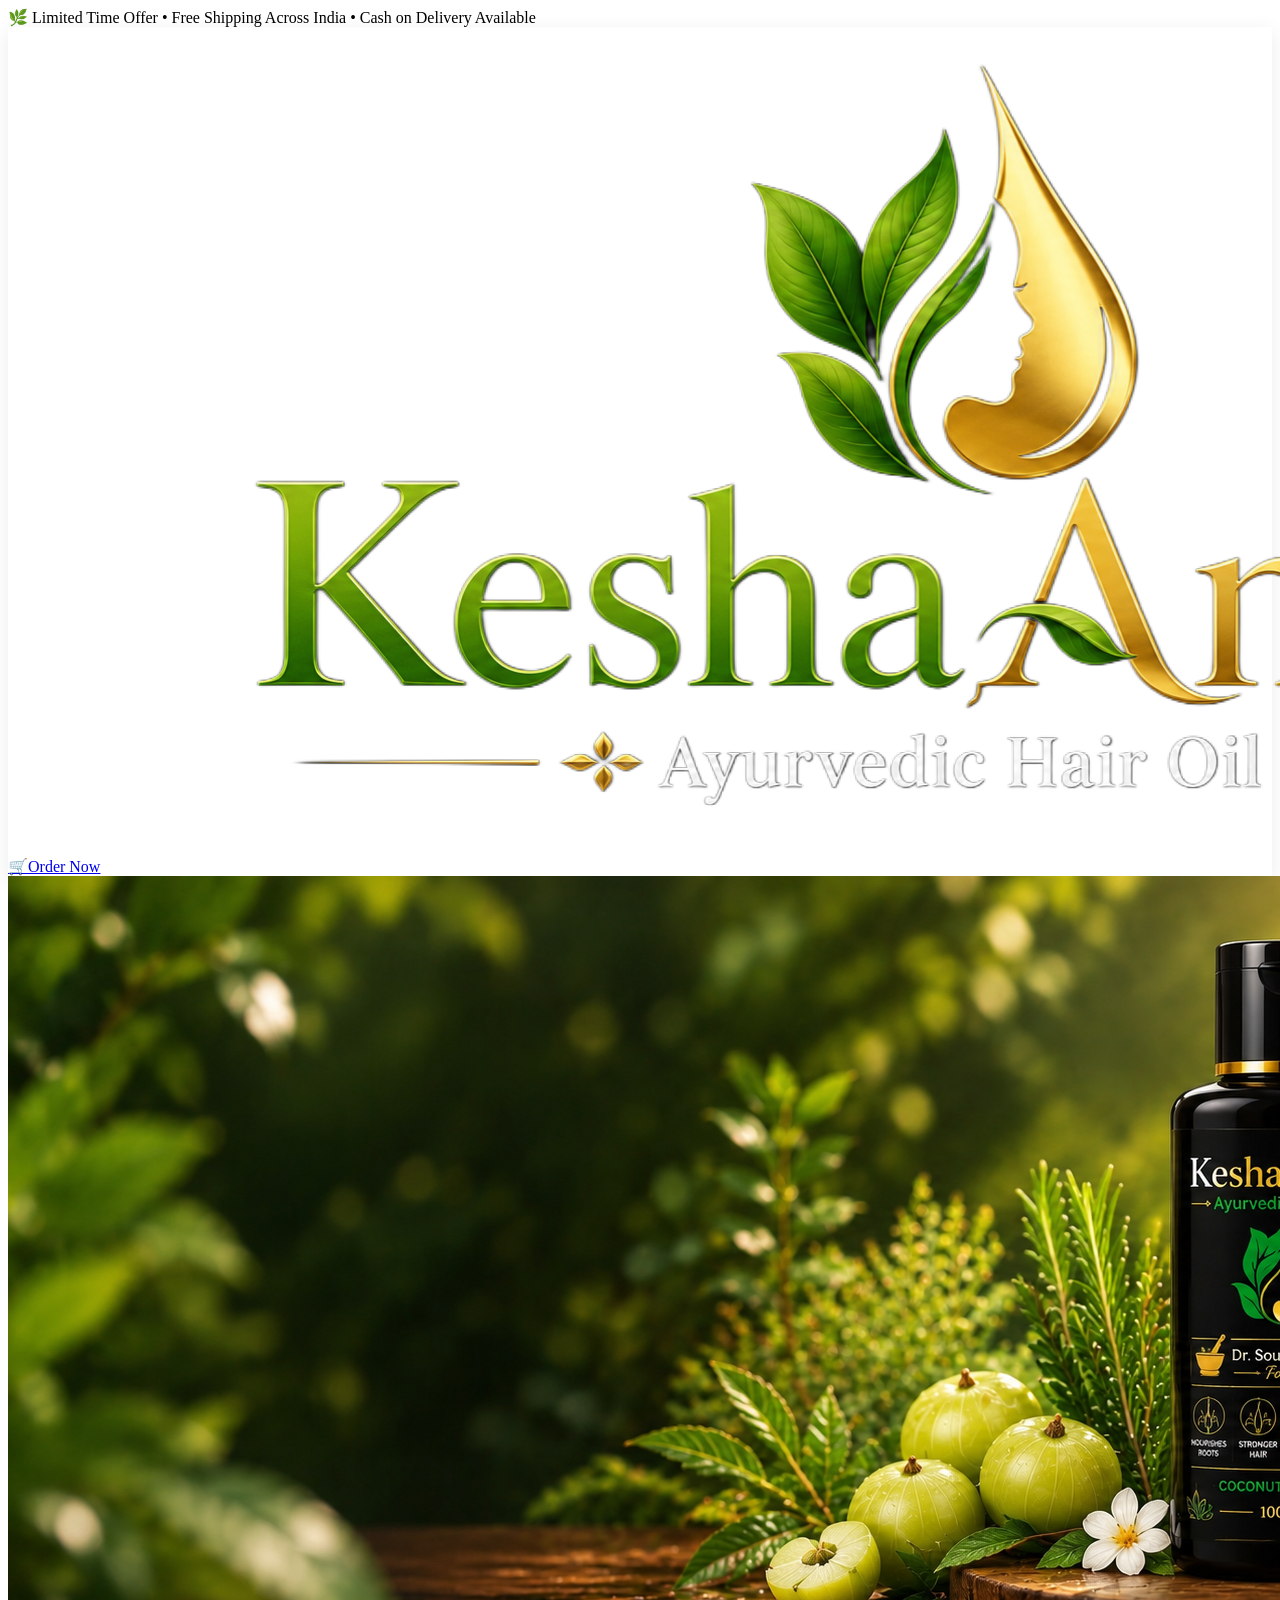
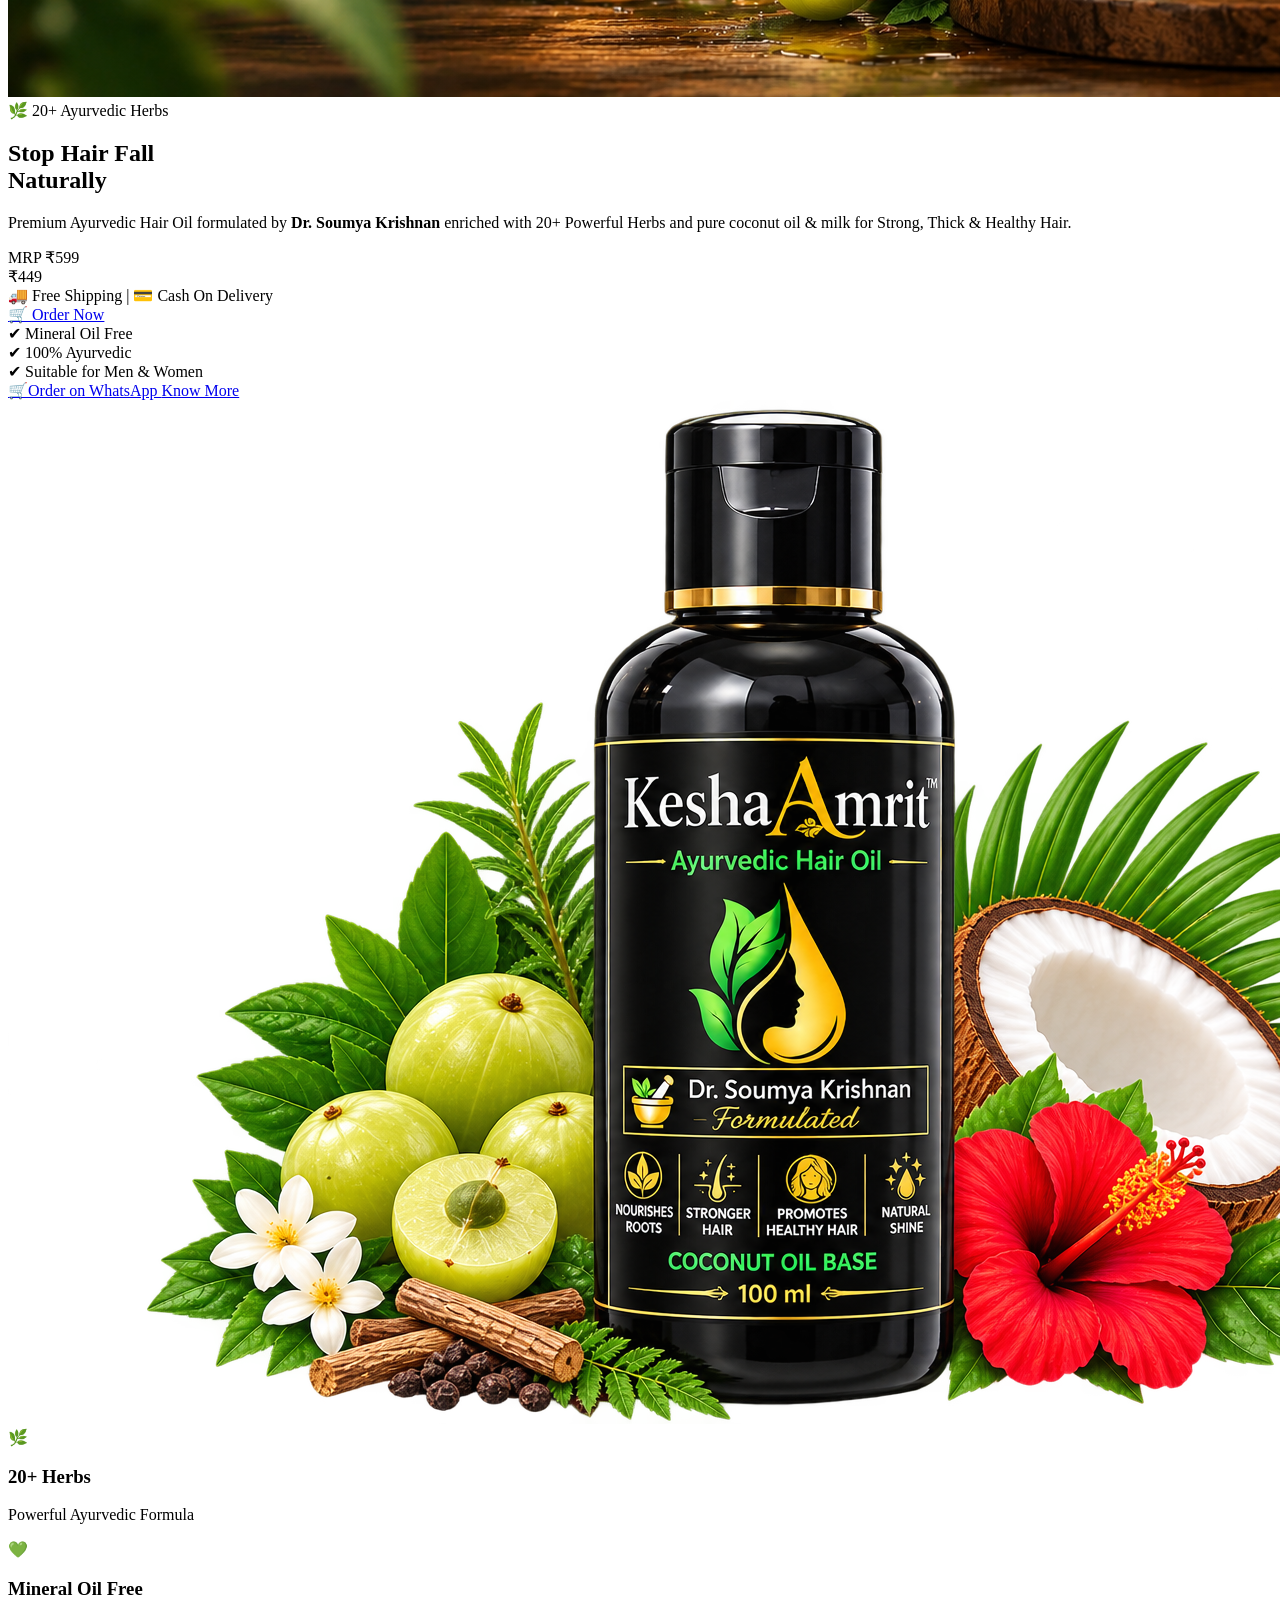
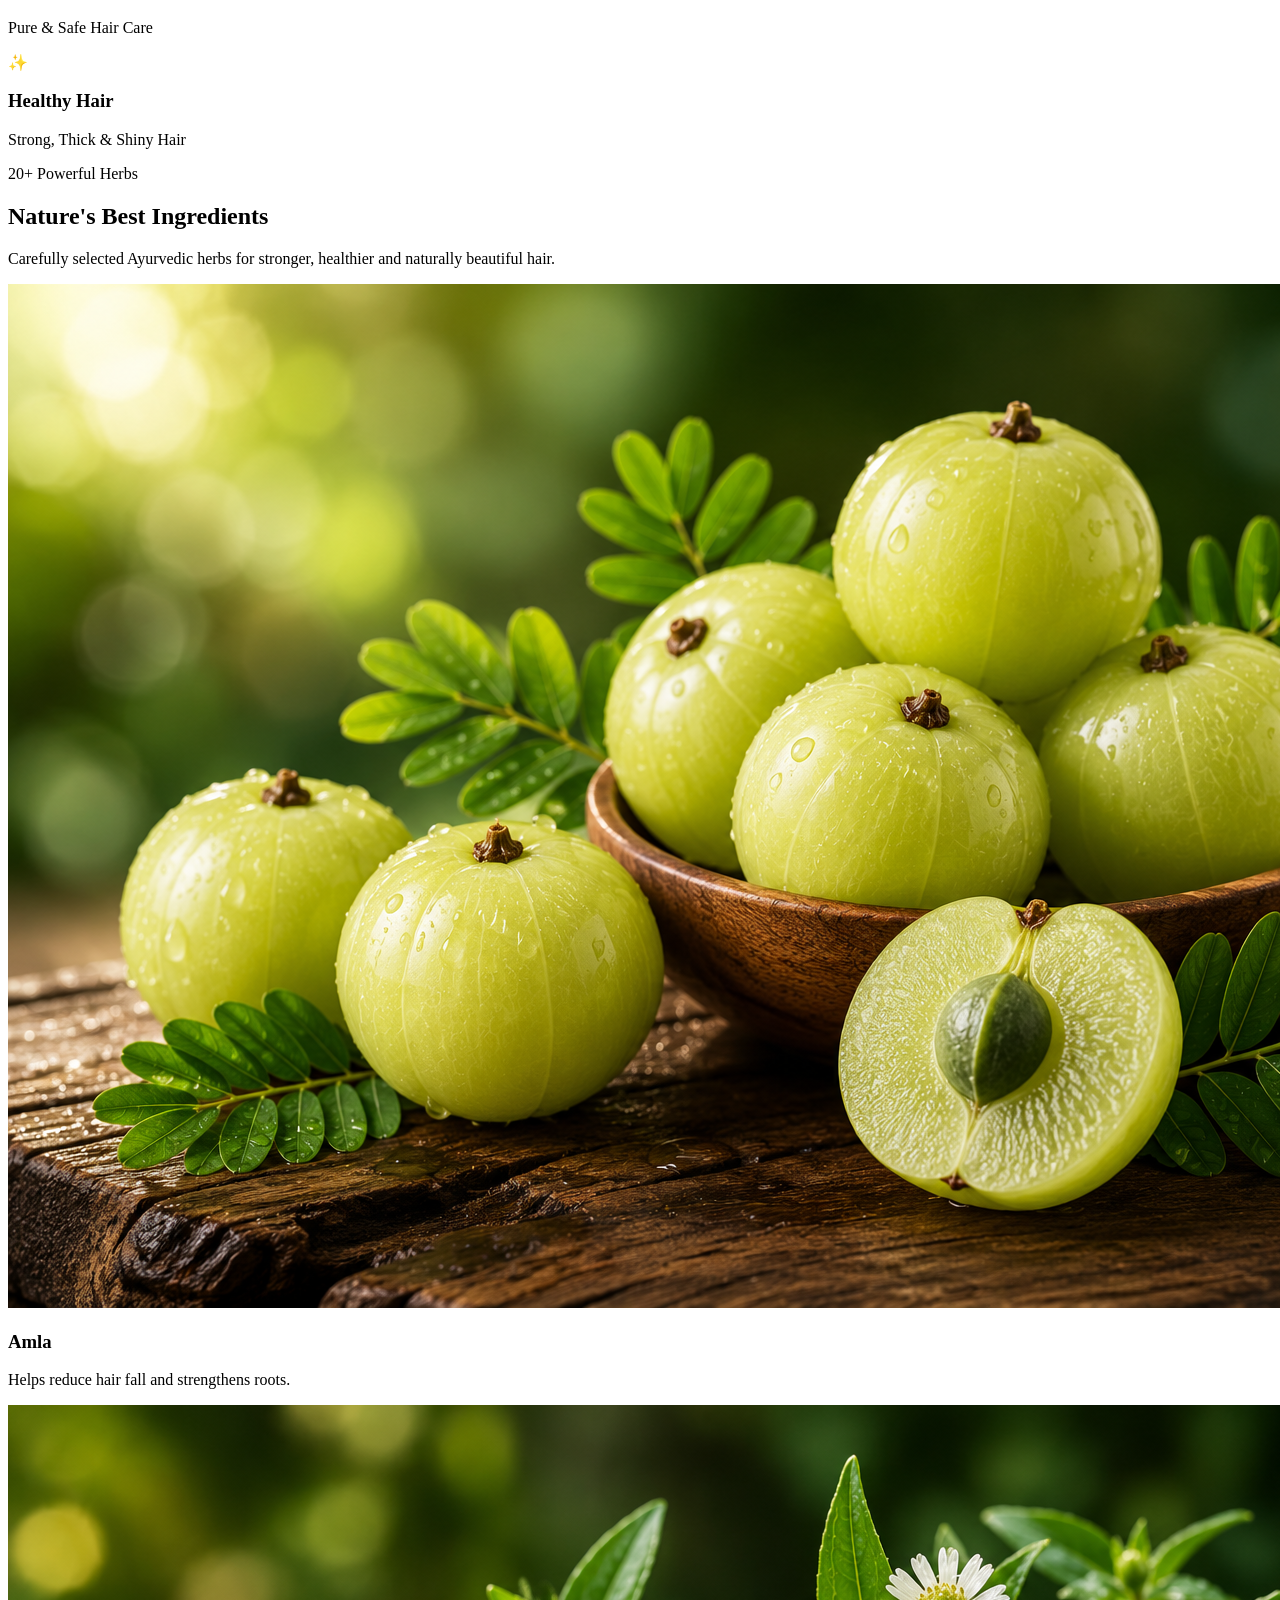
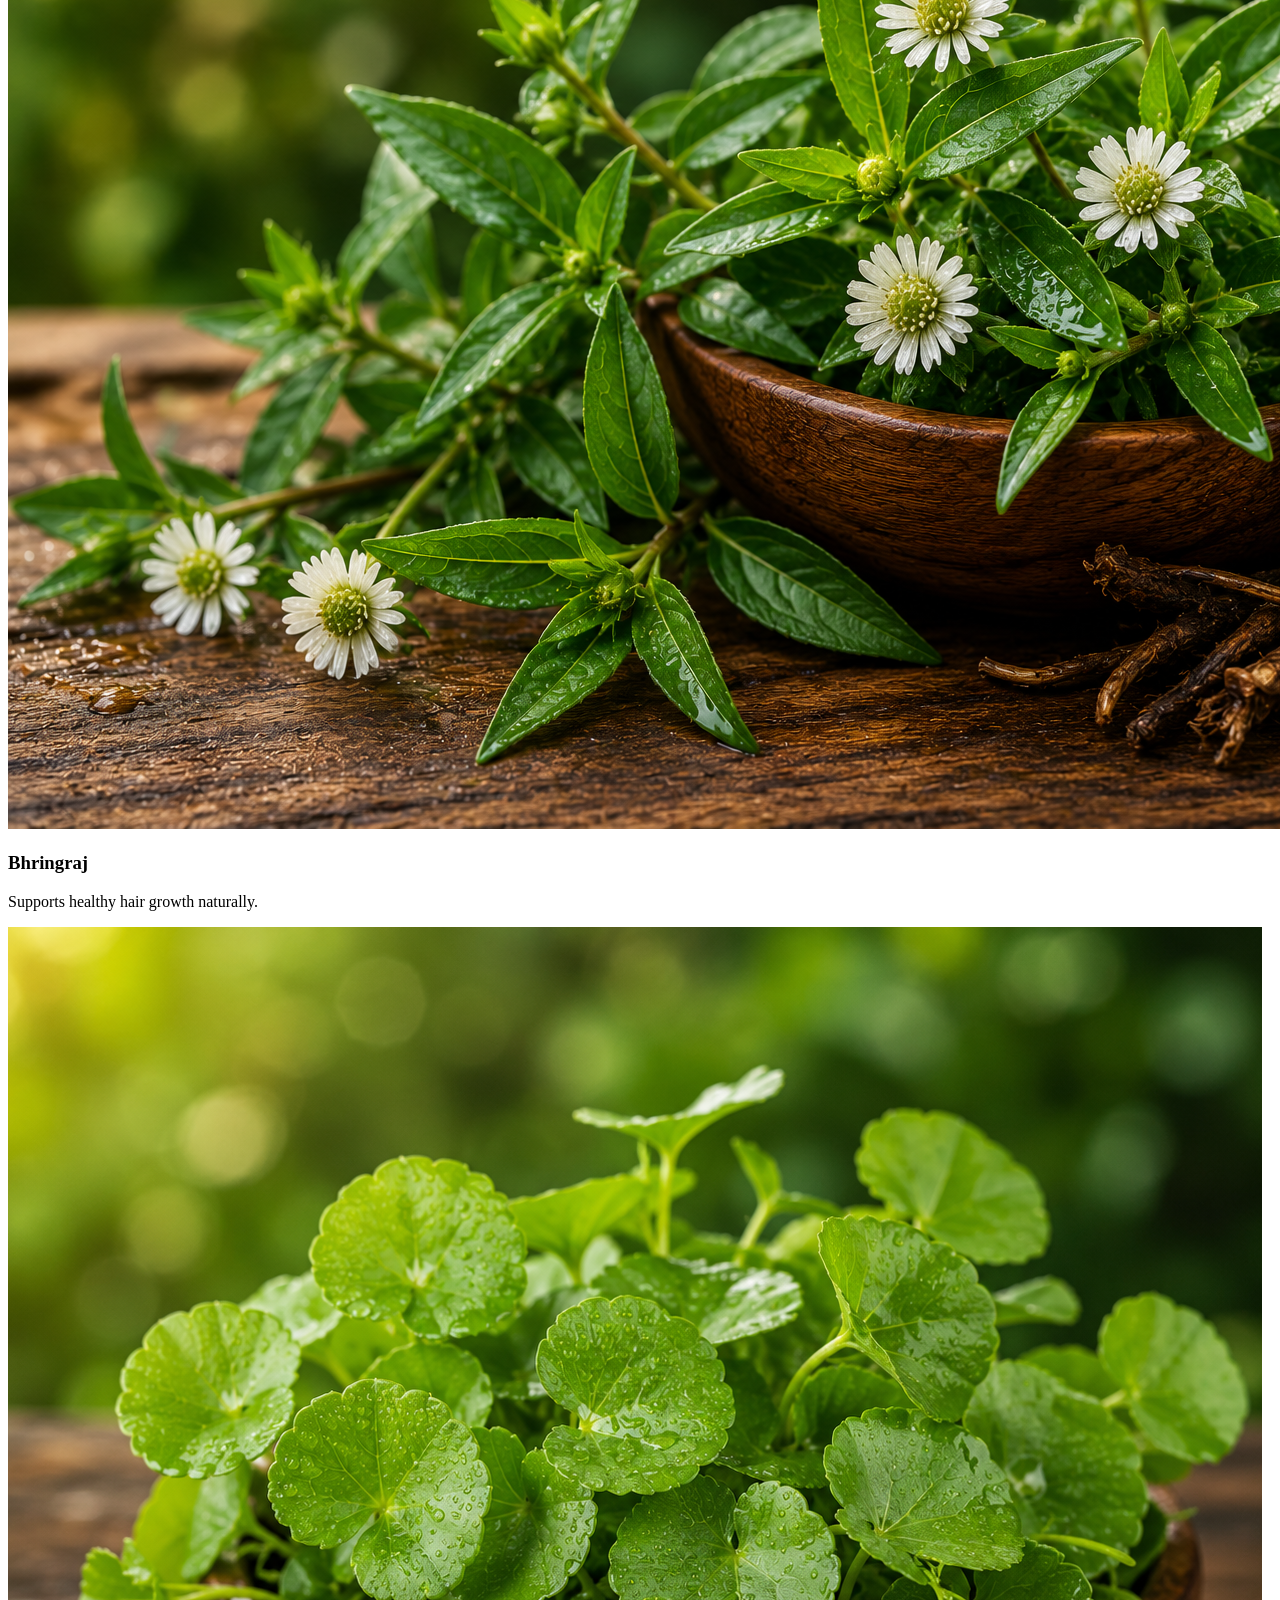
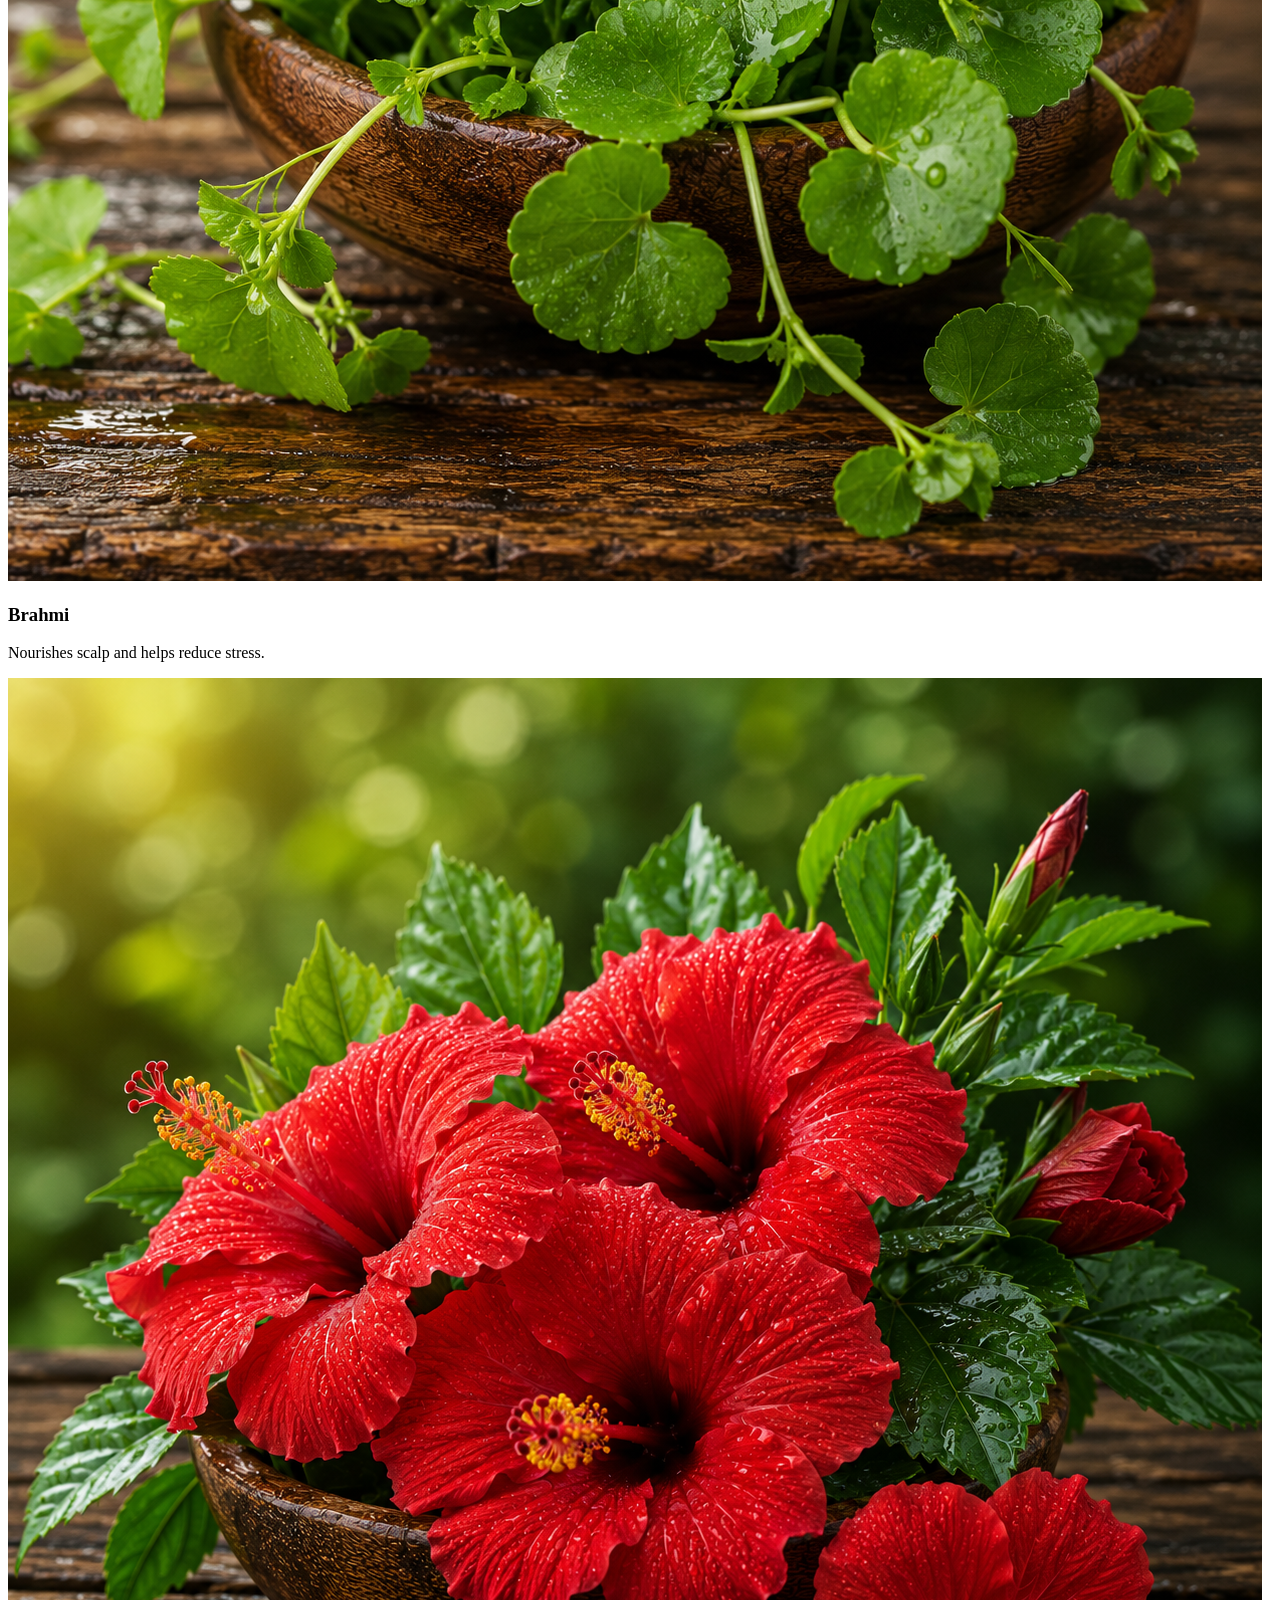
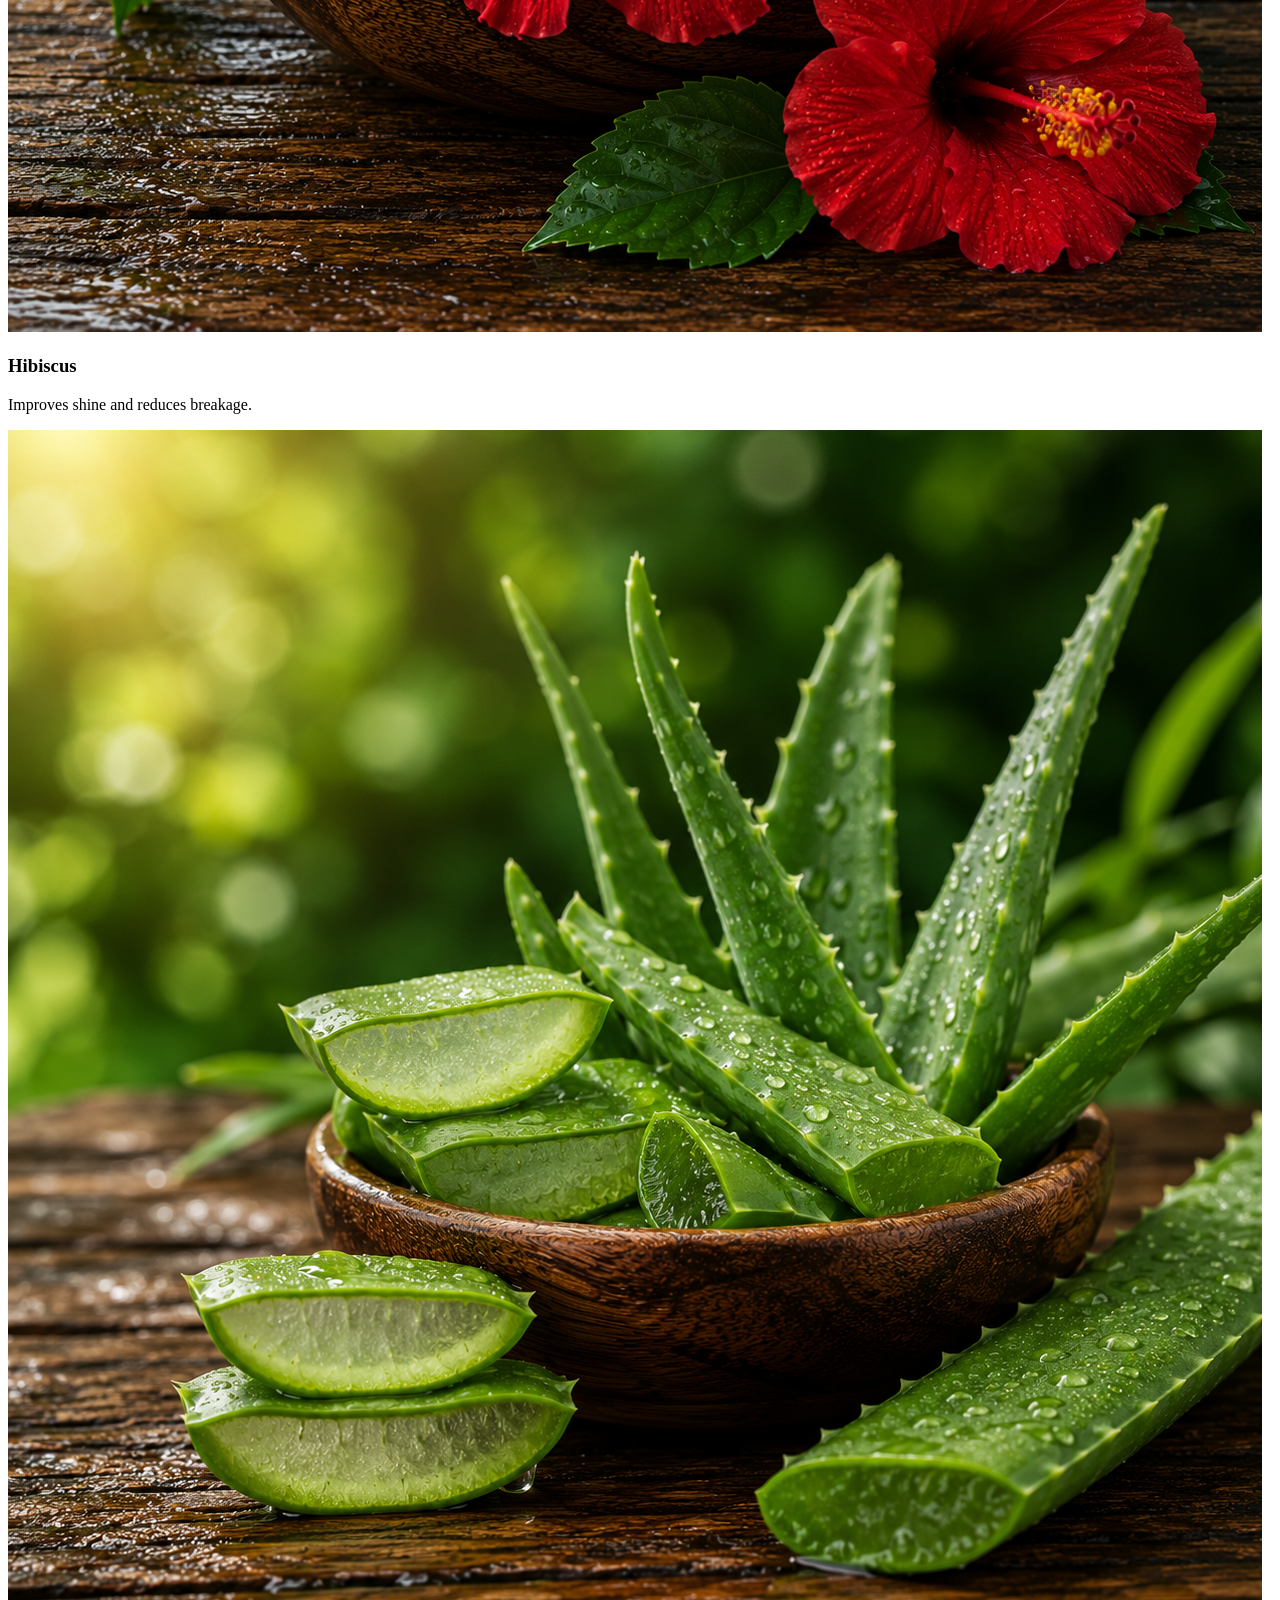
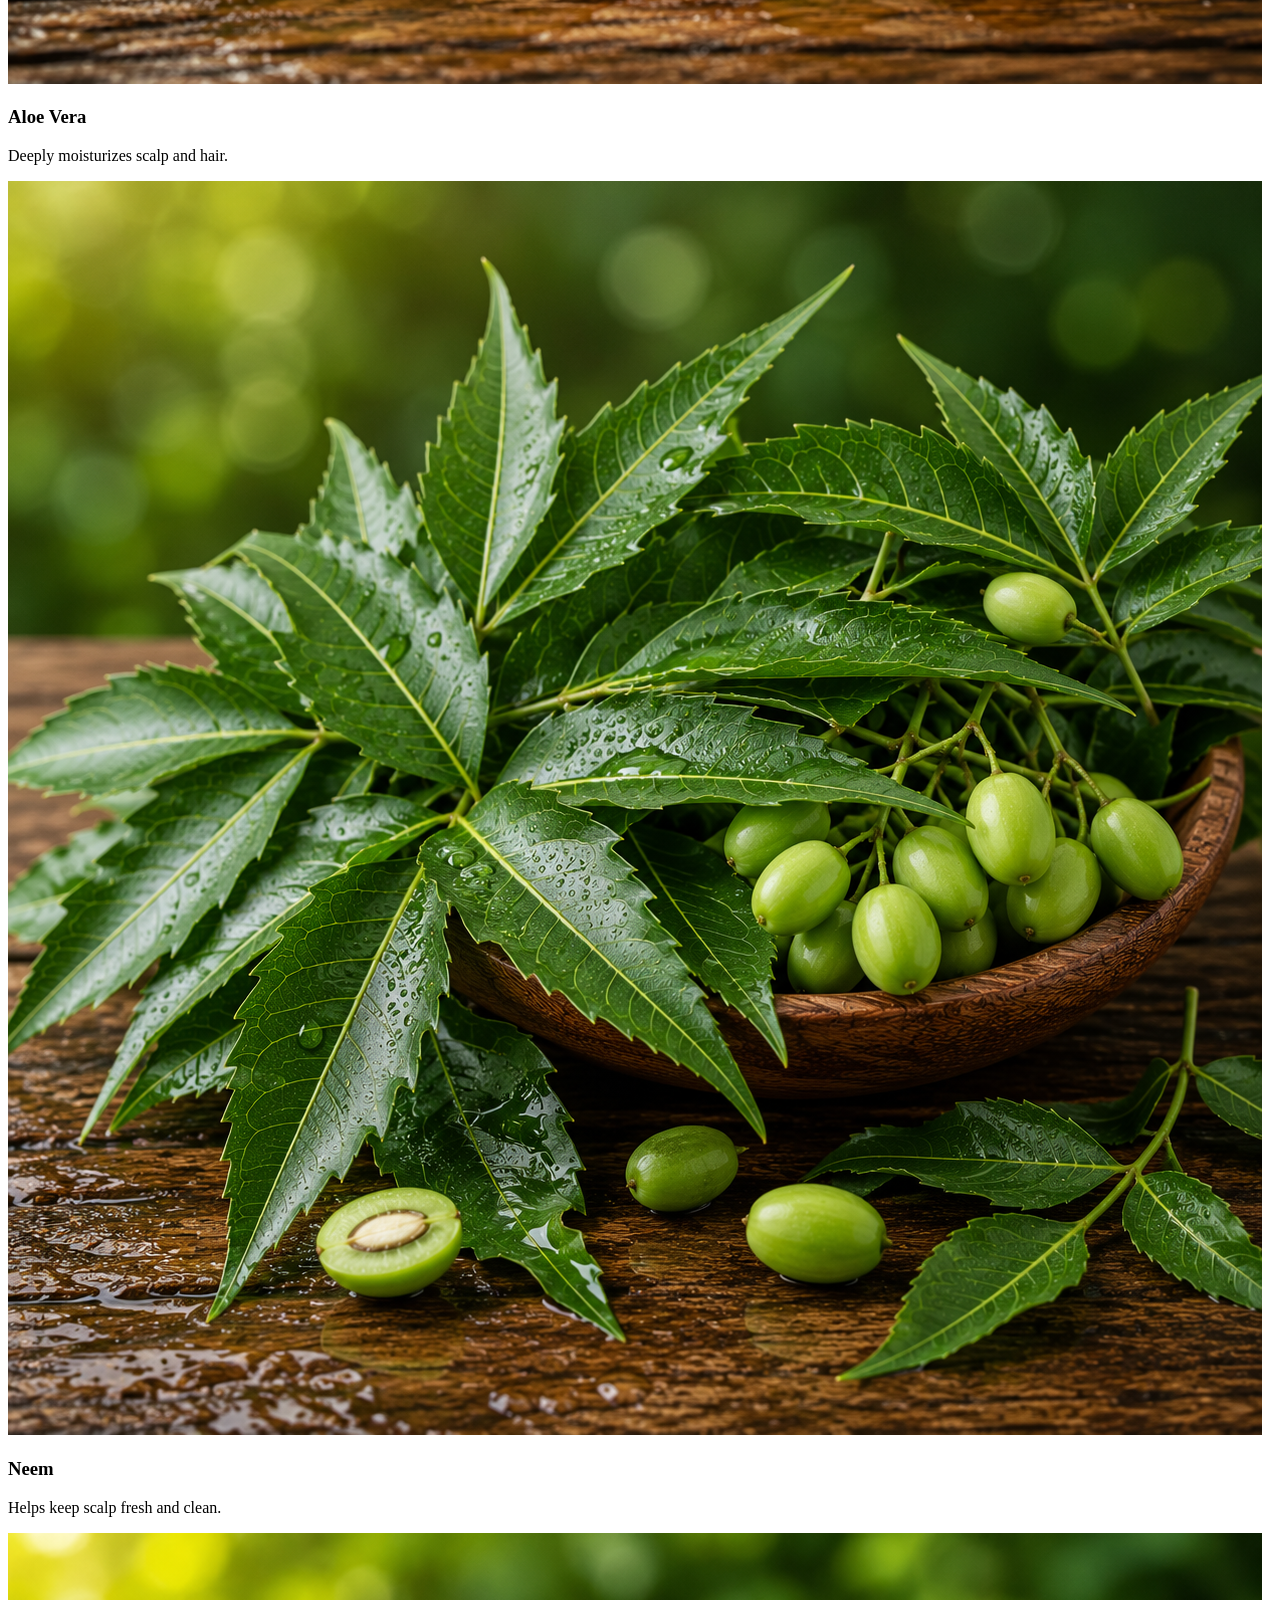
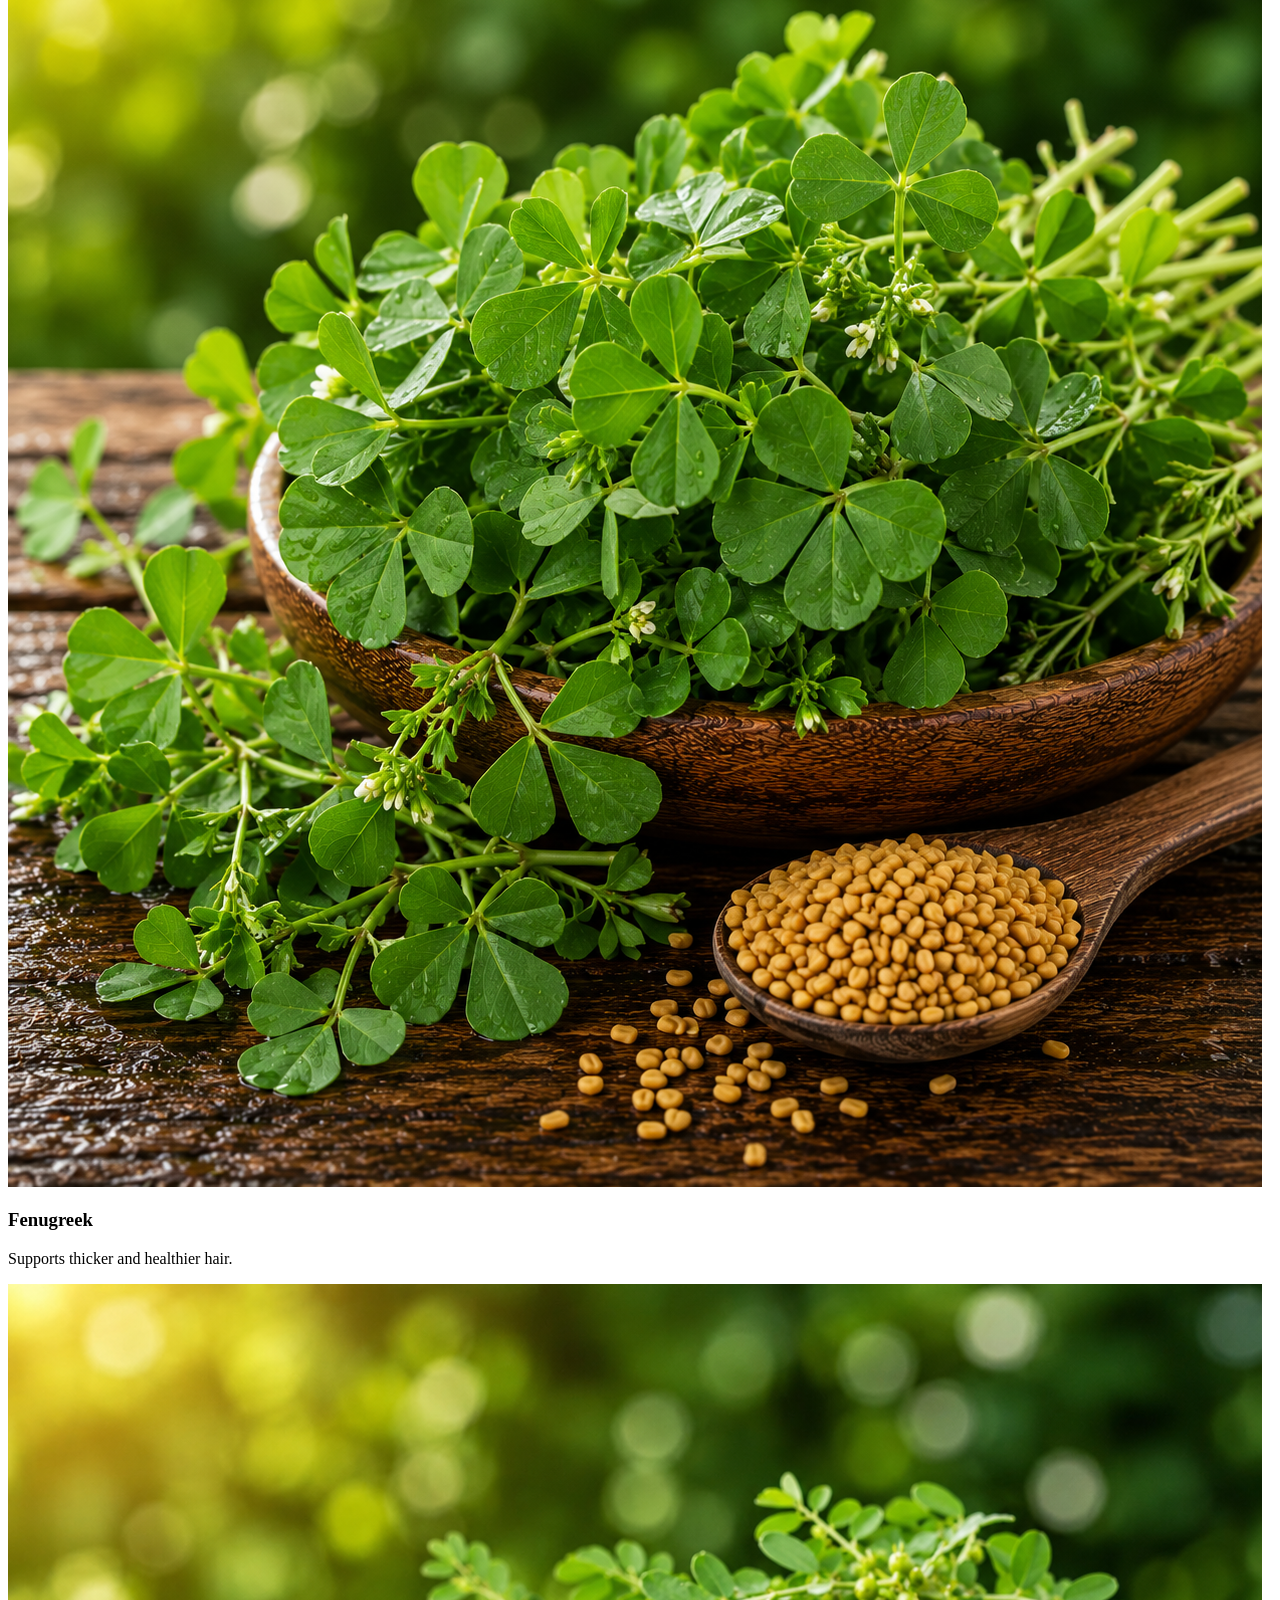
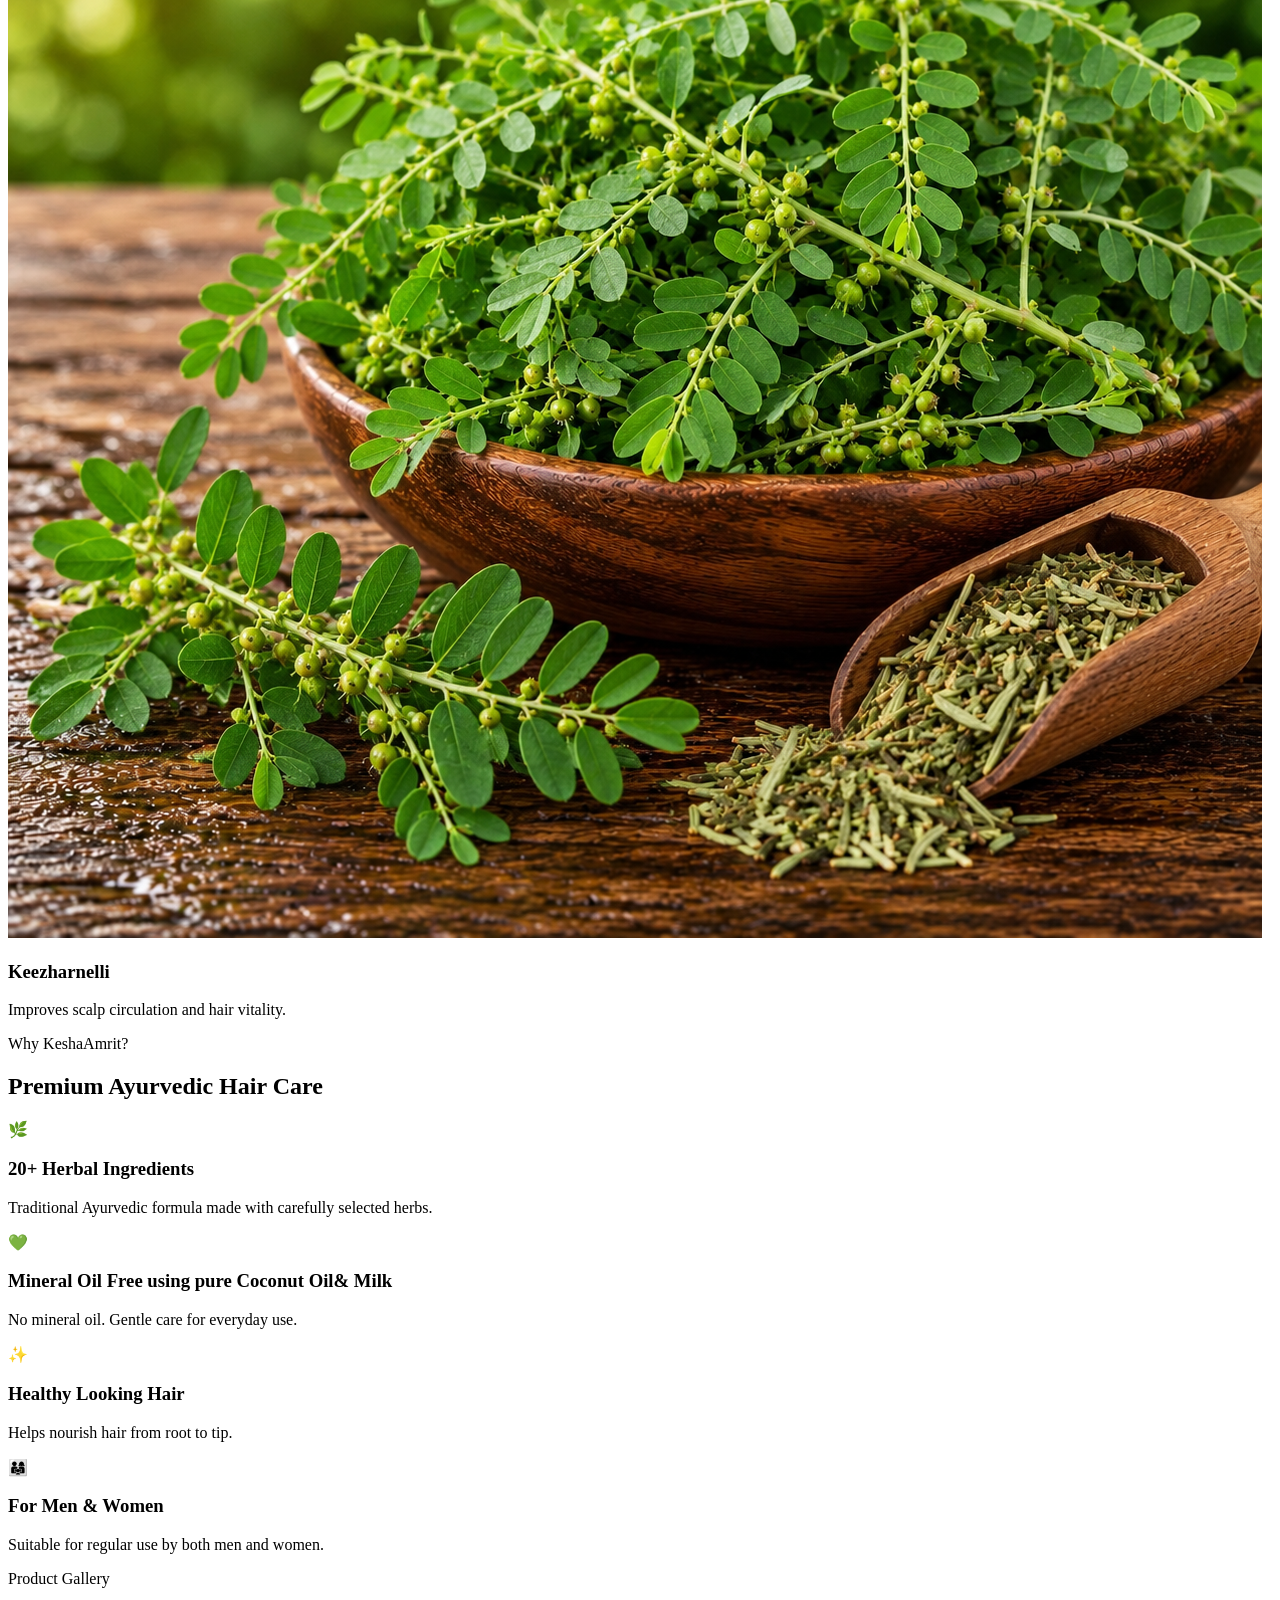
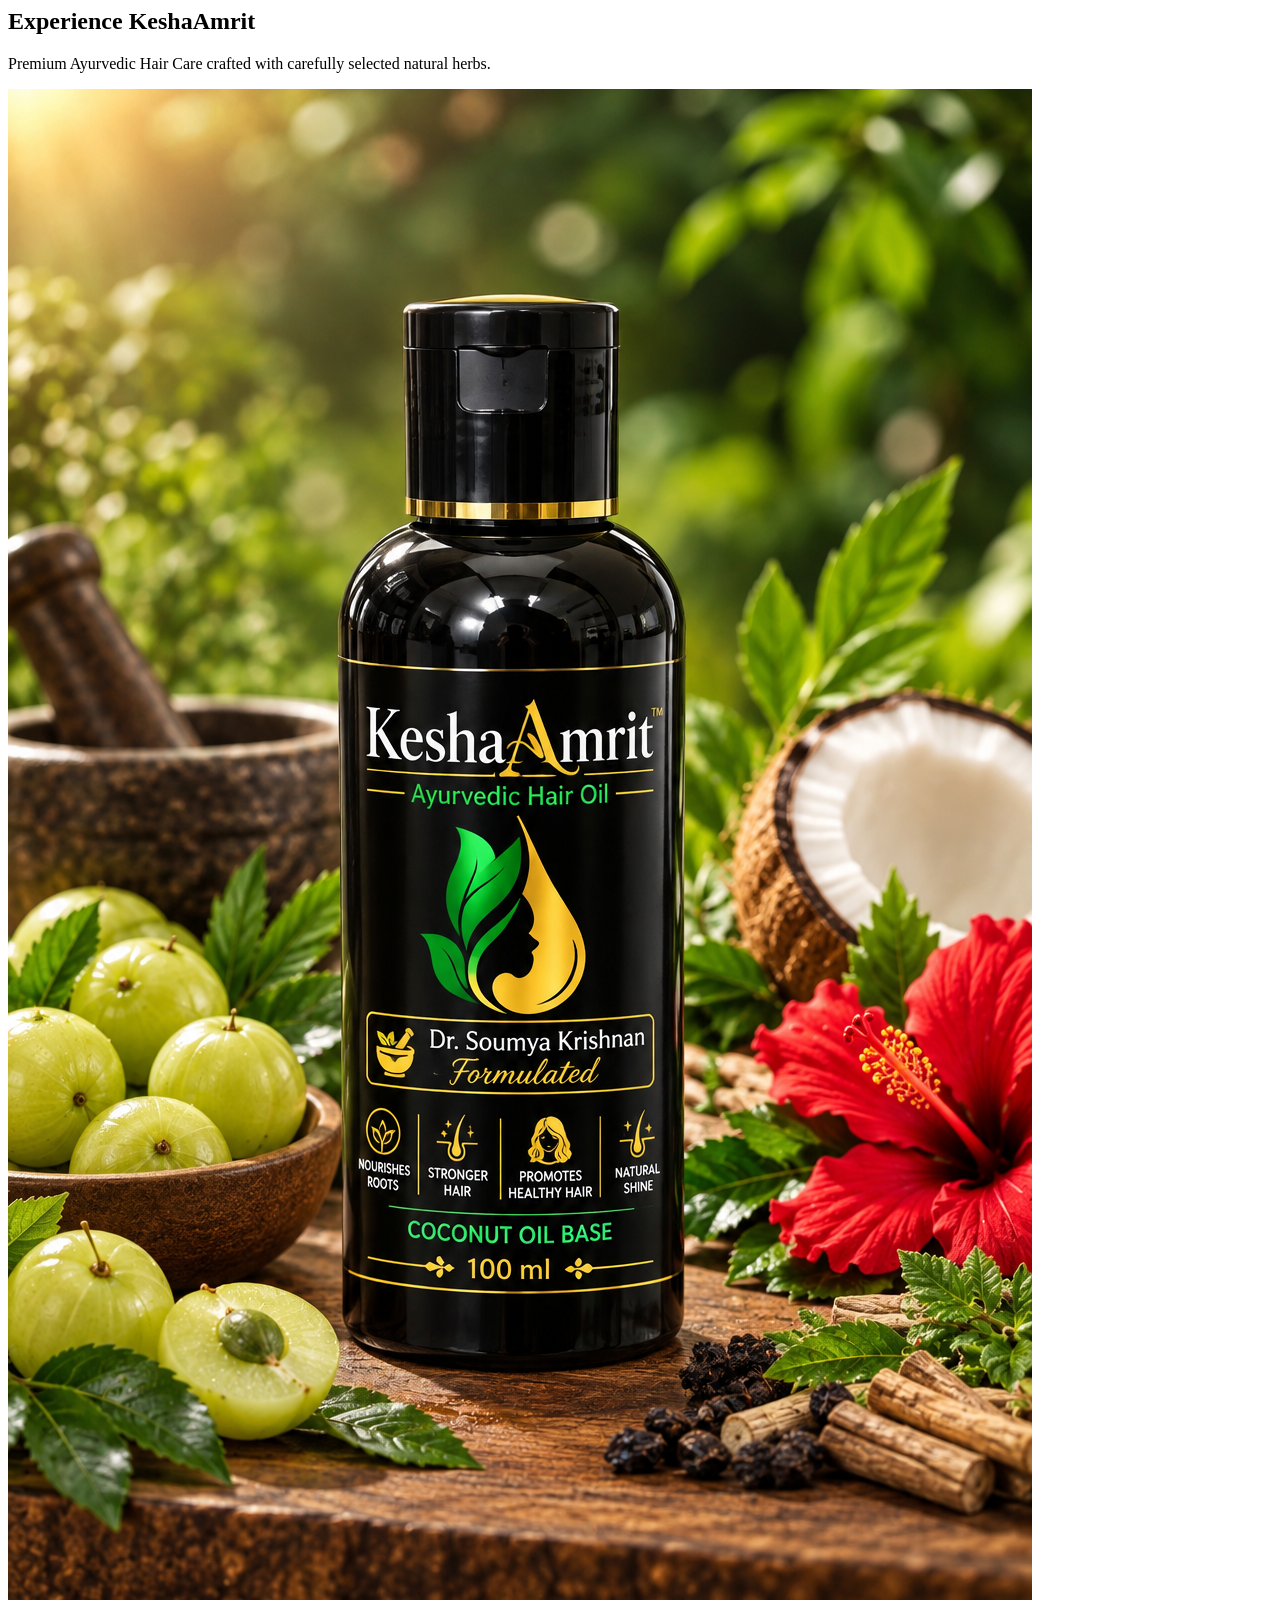
==== commit f4727e34: "Add files via upload" ====
--- a/index.html
+++ b/index.html
@@ -10,1753 +10,8 @@
 
     <link href="https://fonts.googleapis.com/css2?family=Poppins:wght@400;500;600;700&display=swap" rel="stylesheet">
 
-    <style id="keshaamrit-styles">
-/* ==========================================
-   KeshaAmrit Website V2.0
-========================================== */
-
-*{
-    margin:0;
-    padding:0;
-    box-sizing:border-box;
-}
-
-html{
-    scroll-behavior:smooth;
-}
-
-body{
-    font-family:'Poppins',sans-serif;
-    background:#f8fbf6;
-    color:#222;
-    line-height:1.6;
-    overflow-x:hidden;
-}
-
-img{
-    max-width:100%;
-    display:block;
-}
-
-a{
-    text-decoration:none;
-}
-
-.container{
-    width:70%;
-    max-width:1200px;
-    margin:auto;
-}
-.top-bar{
-    background:#146536;
-    color:#fff;
-    text-align:center;
-    padding:10px 15px;
-    font-size:14px;
-    font-weight:600;
-    letter-spacing:.3px;
-}
-
-@media (max-width:768px){
-    .top-bar{
-        font-size:13px;
-        padding:8px 10px;
-    }
-}
-/* ==========================================
-   HEADER
-========================================== */
-
-.header{
-    position:fixed;
-    top:0;
-    left:0;
-    width:100%;
-    z-index:1000;
-    background:rgba(255,255,255,.88);
-    backdrop-filter:blur(14px);
-    box-shadow:0 5px 20px rgba(0,0,0,.08);
-}
-
-.nav{
-    display:flex;
-    justify-content:space-between;
-    align-items:center;
-    padding:14px 0;
-}
-
-.logo img{
-    width:180px;
-    max-width:100%;
-    height:auto;
-}
-
-}
-.order-btn{
-    display:inline-flex;
-    align-items:center;
-    justify-content:center;
-    background:#1d7f45;
-    color:#fff !important;
-    padding:12px 24px;
-    border-radius:50px;
-    font-size:16px;
-    font-weight:600;
-    text-decoration:none;
-    min-width:150px;
-}
-.header .order-btn{
-    color:#fff !important;
-}
-.order-btn{
-    background:#1d7f45;
-    color:#fff;
-    padding:12px 26px;
-    border-radius:50px;
-    font-weight:600;
-    transition:.3s;
-}
-
-.order-btn:hover{
-    background:#146536;
-    transform:translateY(-2px);
-}
-
-/* ==========================================
-   HERO SECTION
-========================================== */
-
-.hero{
-    position:relative;
-    min-height:100vh;
-    display:flex;
-    align-items:center;
-    overflow:hidden;
-    padding:110px 0 80px;
-}
-
-.hero-bg{
-    position:absolute;
-    inset:0;
-    width:100%;
-    height:100%;
-    object-fit:cover;
-    z-index:0;
-}
-
-.hero-overlay{
-    position:absolute;
-    inset:0;
-    background:rgba(0,0,0,.38);
-    z-index:1;
-}
-
-.hero-content{
-    position:relative;
-    z-index:2;
-    max-width:1200px;
-    margin:auto;
-    padding:0 20px;
-
-    display:grid;
-    grid-template-columns:340px 1fr;
-    gap:70px;
-    align-items:center;
-}
-
-/* LEFT - Bottle */
-
-.hero-right{
-    display:flex;
-    justify-content:center;
-    align-items:center;
-}
-
-.hero-bottle{
-    width:300px;
-    max-width:100%;
-    display:block;
-
-    filter:drop-shadow(0 25px 45px rgba(0,0,0,.35));
-
-    animation:floatBottle 4s ease-in-out infinite;
-}
-
-/* RIGHT - Content */
-
-.hero-left h1{
-    font-size:64px;
-    line-height:1.08;
-    color:#D4AF37;
-    margin:20px 0;
-    font-weight:800;
-}
-
-.hero-left p{
-    font-size:20px;
-    color:#fff;
-    line-height:1.8;
-    max-width:600px;
-}
-
-.premium-badge{
-    display:inline-block;
-    background:#ffffff;
-    color:#146536;
-    padding:12px 22px;
-    border-radius:40px;
-    font-size:15px;
-    font-weight:700;
-}
-
-.hero-features{
-    display:flex;
-    flex-wrap:wrap;
-    gap:15px;
-    margin:35px 0;
-}
-
-.feature{
-    background:#fff;
-    padding:15px 22px;
-    border-radius:40px;
-    font-weight:600;
-}
-
-.hero-buttons{
-    display:flex;
-    gap:20px;
-    margin-top:35px;
-}
-
-.btn-primary{
-    background:#1E8E4A;
-    color:#fff;
-}
-
-.btn-secondary{
-    background:#fff;
-    color:#146536;
-}
-
-.btn-primary,
-.btn-secondary{
-    padding:17px 34px;
-    border-radius:50px;
-    text-decoration:none;
-    font-weight:700;
-    transition:.3s;
-}
-
-.btn-primary:hover{
-    transform:translateY(-4px);
-}
-
-.btn-secondary:hover{
-    transform:translateY(-4px);
-}
-
-/* Floating Bottle */
-
-@keyframes floatBottle{
-
-0%{
-transform:translateY(0);
-}
-
-50%{
-transform:translateY(-10px);
-}
-
-100%{
-transform:translateY(0);
-}
-
-}
-
-/* ==========================
-   MOBILE
-========================== */
-
-@media(max-width:992px){
-
-.hero{
-padding:90px 0 60px;
-}
-
-.hero-content{
-grid-template-columns:1fr;
-text-align:center;
-gap:40px;
-}
-
-.hero-right{
-order:-1;
-}
-
-.hero-bottle{
-width:220px;
-}
-
-.hero-left h1{
-font-size:42px;
-}
-
-.hero-left p{
-font-size:17px;
-margin:auto;
-}
-
-.hero-features{
-justify-content:center;
-}
-
-.hero-buttons{
-flex-direction:column;
-align-items:center;
-}
-
-.btn-primary,
-.btn-secondary{
-width:100%;
-max-width:320px;
-text-align:center;
-}
-
-}
-/* ===============================
-   MOBILE HERO FIX
-================================ */
-@media (max-width:768px){
-
-.hero{
-    padding:90px 20px 50px;
-    min-height:auto;
-}
-
-.hero-content{
-    display:flex;
-    flex-direction:column;
-    align-items:center;
-    text-align:center;
-    gap:30px;
-}
-
-.hero-left,
-.hero-right{
-    width:100%;
-}
-
-.hero-logo{
-    width:180px;
-    max-width:60%;
-    margin:0 auto 20px;
-}
-
-.hero h1{
-    font-size:38px;
-    line-height:1.15;
-}
-
-.hero p{
-    font-size:16px;
-    line-height:1.7;
-}
-
-.hero-icons{
-    grid-template-columns:1fr 1fr;
-    gap:12px;
-}
-
-.hero-buttons{
-    flex-direction:column;
-    width:100%;
-}
-
-.hero-buttons .btn,
-.hero-buttons .btn-primary,
-.hero-buttons .btn-secondary{
-    width:100%;
-    max-width:320px;
-}
-
-.hero-bottle{
-    width:170px;
-    margin:20px auto 0;
-}
-}
-
-/* ==========================================
-   PREMIUM PRICE DISPLAY
-========================================== */
-
-.hero-price{
-    display:flex;
-    flex-direction:column;
-    align-items:flex-start;
-    gap:0;
-    margin:28px 0 6px;
-    padding:0;
-    background:transparent;
-    border:0;
-    box-shadow:none;
-    backdrop-filter:none;
-}
-
-.mrp-line{
-    color:#777;
-    font-size:18px;
-    line-height:1.4;
-    font-weight:500;
-    margin-bottom:4px;
-}
-
-.mrp-line span{
-    text-decoration:line-through;
-    text-decoration-thickness:1.5px;
-    margin-left:4px;
-}
-
-.sale-price{
-    color:#2b8a3e;
-    font-size:56px;
-    line-height:1.05;
-    font-weight:800;
-    letter-spacing:-1px;
-    margin:4px 0 18px;
-}
-
-.price-benefits{
-    display:flex;
-    align-items:center;
-    flex-wrap:wrap;
-    gap:8px;
-    color:#333;
-    font-size:15px;
-    font-weight:600;
-    margin-bottom:28px;
-}
-
-.price-benefits .divider{
-    color:#999;
-    font-weight:400;
-}
-
-.price-order-btn{
-    display:inline-flex;
-    align-items:center;
-    justify-content:center;
-    gap:7px;
-    min-width:198px;
-    padding:16px 32px;
-    border-radius:40px;
-    background:#ffc928;
-    color:#146536 !important;
-    font-size:17px;
-    font-weight:800;
-    text-decoration:none;
-    box-shadow:0 12px 28px rgba(255,201,40,.30);
-    transition:all .3s ease;
-}
-
-.price-order-btn:hover{
-    background:#f5bb0b;
-    transform:translateY(-3px);
-    box-shadow:0 16px 32px rgba(255,201,40,.38);
-}
-
-@media(max-width:768px){
-    .hero-price{
-        align-items:center;
-        margin:20px auto 0;
-    }
-
-    .mrp-line{
-        font-size:16px;
-    }
-
-    .sale-price{
-        font-size:48px;
-        margin-bottom:16px;
-    }
-
-    .price-benefits{
-        justify-content:center;
-        font-size:14px;
-        margin-bottom:24px;
-    }
-
-    .price-order-btn{
-        width:198px;
-        padding:15px 28px;
-    }
-}
-
-/* ==========================================
-   HERO FEATURES
-========================================== */
-
-.hero-features{
-    display:flex;
-    flex-wrap:wrap;
-    gap:15px;
-    margin:30px 0;
-}
-
-.feature{
-    background:#fff;
-    padding:12px 18px;
-    border-radius:40px;
-    font-size:15px;
-    font-weight:500;
-    box-shadow:0 8px 25px rgba(0,0,0,.08);
-    transition:.3s;
-}
-
-.feature:hover{
-    transform:translateY(-5px);
-    box-shadow:0 12px 30px rgba(0,0,0,.12);
-}
-
-/* ==========================================
-   HERO BUTTONS
-========================================== */
-
-.hero-buttons{
-    display:flex;
-    flex-wrap:wrap;
-    gap:18px;
-    margin-top:35px;
-}
-
-.btn-primary{
-    background:#1d7f45;
-    color:#fff;
-    padding:16px 34px;
-    border-radius:50px;
-    font-size:16px;
-    font-weight:600;
-    transition:.3s;
-    box-shadow:0 12px 30px rgba(29,127,69,.25);
-}
-
-.btn-primary:hover{
-    background:#146536;
-    transform:translateY(-3px);
-}
-
-.btn-secondary{
-    background:#fff;
-    color:#1d7f45;
-    border:2px solid #1d7f45;
-    padding:16px 34px;
-    border-radius:50px;
-    font-size:16px;
-    font-weight:600;
-    transition:.3s;
-}
-
-.btn-secondary:hover{
-    background:#1d7f45;
-    color:#fff;
-}
-
-/* ==========================================
-   BENEFIT STRIP
-========================================== */
-
-.benefit-strip{
-    background:#fff;
-    padding:70px 0;
-}
-
-.benefit-grid{
-    display:grid;
-    grid-template-columns:repeat(3,1fr);
-    gap:25px;
-}
-
-.benefit-card{
-    background:#f8fbf6;
-    border-radius:20px;
-    padding:35px;
-    text-align:center;
-    transition:.35s;
-    box-shadow:0 10px 30px rgba(0,0,0,.06);
-}
-
-.benefit-card:hover{
-    transform:translateY(-8px);
-    box-shadow:0 18px 40px rgba(0,0,0,.10);
-}
-
-.benefit-card h3{
-    margin:15px 0 10px;
-    color:#146536;
-    font-size:22px;
-}
-
-.benefit-card p{
-    color:#666;
-    font-size:15px;
-}
-
-/* ==========================================
-   FLOATING BOTTLE ANIMATION
-========================================== */
-
-@keyframes floatBottle{
-
-    0%{
-        transform:translateY(0);
-    }
-
-    50%{
-        transform:translateY(-12px);
-    }
-
-    100%{
-        transform:translateY(0);
-    }
-
-}
-/* ==========================================
-   COMMON SECTION
-========================================== */
-
-section{
-    padding:90px 0;
-}
-
-.section-title{
-    text-align:center;
-    max-width:700px;
-    margin:0 auto 60px;
-}
-
-.section-title span{
-    display:inline-block;
-    background:#e8f7ea;
-    color:#146536;
-    padding:10px 22px;
-    border-radius:40px;
-    font-size:14px;
-    font-weight:600;
-    margin-bottom:18px;
-}
-
-.section-title h2{
-    font-size:42px;
-    color:#0d4b2b;
-    margin-bottom:15px;
-    font-weight:700;
-}
-
-.section-title p{
-    color:#666;
-    font-size:17px;
-    line-height:1.8;
-}
-
-/* ==========================================
-   INGREDIENTS
-========================================== */
-
-.ingredients{
-    background:#f8fbf6;
-}
-
-.ingredient-grid{
-    display:grid;
-    grid-template-columns:repeat(auto-fit,minmax(250px,1fr));
-    gap:30px;
-}
-
-.ingredient-card{
-    background:#fff;
-    border-radius:24px;
-    overflow:hidden;
-    box-shadow:0 10px 30px rgba(0,0,0,.08);
-    transition:.35s;
-}
-
-.ingredient-card:hover{
-    transform:translateY(-10px);
-    box-shadow:0 20px 45px rgba(0,0,0,.15);
-}
-
-.ingredient-card img{
-    width:100%;
-    height:220px;
-    object-fit:cover;
-    transition:.4s;
-}
-
-.ingredient-card:hover img{
-    transform:scale(1.08);
-}
-
-.ingredient-card h3{
-    padding:20px 20px 10px;
-    font-size:24px;
-    color:#146536;
-    font-weight:700;
-}
-
-.ingredient-card p{
-    padding:0 20px 25px;
-    color:#666;
-    line-height:1.7;
-    font-size:15px;
-}
-
-/* ==========================================
-   WHY CHOOSE US
-========================================== */
-
-.why-us{
-    background:#ffffff;
-}
-
-.why-grid{
-    display:grid;
-    grid-template-columns:repeat(auto-fit,minmax(250px,1fr));
-    gap:30px;
-}
-
-.why-card{
-    background:#f8fbf6;
-    border-radius:22px;
-    padding:35px 28px;
-    text-align:center;
-    box-shadow:0 10px 25px rgba(0,0,0,.06);
-    transition:.35s;
-}
-
-.why-card:hover{
-    transform:translateY(-8px);
-    box-shadow:0 18px 40px rgba(0,0,0,.10);
-}
-
-.why-card h3{
-    margin:18px 0 12px;
-    color:#146536;
-    font-size:22px;
-}
-
-.why-card p{
-    color:#666;
-    line-height:1.7;
-    font-size:15px;
-}
-/* ==========================================
-   GALLERY
-========================================== */
-
-.gallery{
-    background:#ffffff;
-}
-
-.gallery-grid{
-    display:grid;
-    grid-template-columns:repeat(auto-fit,minmax(260px,1fr));
-    gap:25px;
-}
-
-.gallery-item{
-    overflow:hidden;
-    border-radius:22px;
-    box-shadow:0 12px 30px rgba(0,0,0,.08);
-    transition:.35s;
-    background:#fff;
-}
-
-.gallery-item img{
-    width:100%;
-    height:300px;
-    object-fit:cover;
-    transition:.45s;
-}
-
-.gallery-item:hover{
-    transform:translateY(-8px);
-    box-shadow:0 20px 40px rgba(0,0,0,.12);
-}
-.gallery img{
-    width:100%;
-    height:auto;
-    object-fit:contain;
-}
-.gallery-item:hover img{
-    transform:scale(1.08);
-}
-
-/* ==========================================
-   BEFORE & AFTER
-========================================== */
-
-.before-after{
-    background:#f8fbf6;
-}
-
-.compare-grid{
-    display:grid;
-    grid-template-columns:repeat(2,1fr);
-    gap:35px;
-    margin-top:40px;
-}
-
-.compare-card{
-    background:#fff;
-    border-radius:24px;
-    overflow:hidden;
-    box-shadow:0 12px 30px rgba(0,0,0,.08);
-    transition:.35s;
-}
-
-.compare-card:hover{
-    transform:translateY(-8px);
-}
-
-.compare-card img{
-    width:100%;
-    height:420px;
-    object-fit:contain;
-    background:#fff;
-}
-
-.compare-card h3{
-    text-align:center;
-    padding:18px;
-    color:#146536;
-    font-size:24px;
-}
-
-.compare-note{
-    text-align:center;
-    margin-top:20px;
-    color:#777;
-    font-size:14px;
-    font-style:italic;
-}
-
-/* ==========================================
-   VIDEO SECTION
-========================================== */
-
-.video-section{
-    background:#ffffff;
-}
-
-.video-wrapper{
-    max-width:900px;
-    margin:40px auto 0;
-    overflow:hidden;
-    border-radius:24px;
-    box-shadow:0 20px 45px rgba(0,0,0,.12);
-}
-
-.video-wrapper video{
-    width:100%;
-    display:block;
-}
-
-/* ==========================================
-   CTA SECTION
-========================================== */
-
-.cta-section{
-    background:linear-gradient(135deg,#146536,#2b9b58);
-    color:#fff;
-    text-align:center;
-}
-
-.cta-section h2{
-    font-size:42px;
-    margin-bottom:20px;
-}
-
-.cta-section p{
-    max-width:700px;
-    margin:0 auto 35px;
-    font-size:18px;
-    opacity:.95;
-}
-
-.cta-button{
-    display:inline-block;
-    background:#fff;
-    color:#146536;
-    padding:16px 40px;
-    border-radius:50px;
-    font-size:17px;
-    font-weight:700;
-    transition:.3s;
-}
-
-.cta-button:hover{
-    transform:translateY(-3px);
-    box-shadow:0 15px 35px rgba(0,0,0,.18);
-}
-/* ==========================================
-   CUSTOMER REVIEWS
-========================================== */
-
-.reviews{
-    background:#f8fbf6;
-}
-
-.review-grid{
-    display:grid;
-    grid-template-columns:repeat(auto-fit,minmax(300px,1fr));
-    gap:30px;
-}
-
-.review-card{
-    background:#fff;
-    border-radius:24px;
-    overflow:hidden;
-    text-align:center;
-    box-shadow:0 12px 30px rgba(0,0,0,.08);
-    transition:.35s;
-}
-
-.review-card:hover{
-    transform:translateY(-10px);
-    box-shadow:0 22px 45px rgba(0,0,0,.12);
-}
-
-.review-card img{
-    width:100%;
-    height:280px;
-    object-fit:cover;
-}
-
-.stars{
-    color:#f7b500;
-    font-size:24px;
-    margin:20px 0 10px;
-}
-
-.review-card h3{
-    color:#146536;
-    font-size:24px;
-    margin-bottom:12px;
-}
-
-.review-card p{
-    padding:0 25px 30px;
-    color:#666;
-    line-height:1.8;
-}
-
-/* ==========================================
-   TRUST SECTION
-========================================== */
-
-.trust-section{
-    background:#ffffff;
-}
-
-.trust-grid{
-    display:grid;
-    grid-template-columns:repeat(auto-fit,minmax(240px,1fr));
-    gap:25px;
-}
-
-.trust-card{
-    background:#f8fbf6;
-    border-radius:22px;
-    padding:35px 25px;
-    text-align:center;
-    transition:.35s;
-    box-shadow:0 10px 25px rgba(0,0,0,.06);
-}
-
-.trust-card:hover{
-    transform:translateY(-8px);
-    box-shadow:0 18px 40px rgba(0,0,0,.10);
-}
-
-.trust-icon{
-    font-size:42px;
-    margin-bottom:15px;
-}
-
-.trust-card h3{
-    color:#146536;
-    margin-bottom:12px;
-    font-size:22px;
-}
-
-.trust-card p{
-    color:#666;
-    line-height:1.7;
-}
-
-/* ==========================================
-   FAQ
-========================================== */
-
-.faq{
-    background:#f8fbf6;
-}
-
-.faq-box{
-    max-width:850px;
-    margin:auto;
-}
-
-.faq-item{
-    background:#fff;
-    border-radius:18px;
-    margin-bottom:18px;
-    overflow:hidden;
-    box-shadow:0 8px 20px rgba(0,0,0,.06);
-}
-
-.faq-question{
-    width:100%;
-    border:none;
-    background:none;
-    display:flex;
-    justify-content:space-between;
-    align-items:center;
-    padding:22px 28px;
-    font-size:18px;
-    font-weight:600;
-    cursor:pointer;
-    color:#146536;
-}
-
-.faq-answer{
-    display:none;
-    padding:0 28px 22px;
-}
-
-.faq-answer p{
-    color:#666;
-    line-height:1.8;
-}
-
-/* ==========================================
-   PREMIUM CTA
-========================================== */
-
-.premium-cta{
-    background:linear-gradient(135deg,#0d4b2b,#1d7f45);
-    color:#fff;
-    text-align:center;
-}
-
-.premium-cta h2{
-    font-size:42px;
-    margin-bottom:20px;
-}
-
-.premium-cta p{
-    max-width:700px;
-    margin:0 auto 35px;
-    font-size:18px;
-    opacity:.95;
-}
-
-.premium-btn{
-    display:inline-block;
-    background:#fff;
-    color:#146536;
-    padding:18px 42px;
-    border-radius:50px;
-    font-size:18px;
-    font-weight:700;
-    transition:.3s;
-}
-
-.premium-btn:hover{
-    transform:translateY(-4px);
-    box-shadow:0 15px 35px rgba(0,0,0,.20);
-}
-/* ==========================================
-   CONTACT SECTION
-========================================== */
-
-.contact-section{
-    background:#ffffff;
-}
-
-.contact-box{
-    max-width:700px;
-    margin:40px auto 0;
-    background:#f8fbf6;
-    border-radius:25px;
-    padding:50px 35px;
-    text-align:center;
-    box-shadow:0 15px 35px rgba(0,0,0,.08);
-}
-
-.contact-box h3{
-    font-size:30px;
-    color:#146536;
-    margin-bottom:15px;
-}
-
-.contact-box p{
-    font-size:18px;
-    color:#555;
-    margin-bottom:25px;
-}
-
-.contact-btn{
-    display:inline-block;
-    background:#25D366;
-    color:#fff;
-    padding:16px 40px;
-    border-radius:50px;
-    font-size:18px;
-    font-weight:600;
-    transition:.3s;
-}
-
-.contact-btn:hover{
-    background:#1ebc59;
-    transform:translateY(-3px);
-}
-
-/* ==========================================
-   FOOTER
-========================================== */
-
-.footer{
-    background:#0d4b2b;
-    color:#fff;
-    text-align:center;
-    padding:70px 0 35px;
-}
-
-.footer-logo{
-    width:180px;
-    margin:0 auto 25px;
-}
-
-.footer p{
-    color:#d7e7db;
-    max-width:650px;
-    margin:0 auto 25px;
-    line-height:1.8;
-}
-
-.footer-links,
-.policy-links{
-    display:flex;
-    justify-content:center;
-    flex-wrap:wrap;
-    gap:20px;
-    margin-bottom:25px;
-}
-
-.footer-links a,
-.policy-links a{
-    color:#ffffff;
-    transition:.3s;
-}
-
-.footer-links a:hover,
-.policy-links a:hover{
-    color:#9be3b3;
-}
-
-.copyright{
-    border-top:1px solid rgba(255,255,255,.15);
-    padding-top:25px;
-    margin-top:20px;
-    font-size:14px;
-    color:#cfe5d5;
-}
-
-/* ==========================================
-   FLOATING WHATSAPP
-========================================== */
-
-.floating-whatsapp{
-    position:fixed;
-    right:20px;
-    bottom:20px;
-    width:62px;
-    height:62px;
-    border-radius:50%;
-    background:#25D366;
-    color:#fff;
-    display:flex;
-    align-items:center;
-    justify-content:center;
-    box-shadow:0 12px 30px rgba(0,0,0,.25);
-    z-index:9999;
-    transition:.3s;
-}
-
-.floating-whatsapp:hover{
-    transform:scale(1.08);
-}
-
-/* ==========================================
-   TABLET RESPONSIVE
-========================================== */
-
-@media (max-width:992px){
-
-.hero-content{
-    grid-template-columns:1fr;
-    text-align:center;
-}
-
-.hero-left{
-    order:2;
-}
-
-.hero-right{
-    order:1;
-}
-
-.hero-bottle{
-    width:320px;
-}
-
-.hero-features,
-.hero-buttons{
-    justify-content:center;
-}
-
-.compare-grid{
-    grid-template-columns:1fr;
-}
-
-}
-/* ==========================================
-   MOBILE RESPONSIVE
-========================================== */
-
-@media (max-width:768px){
-
-.header{
-    padding:8px 0;
-}
-
-.logo img{
-    width:220px;
-    height:auto;
-}
-
-.order-btn{
-    padding:10px 18px;
-    font-size:14px;
-}
-
-.hero{
-    min-height:auto;
-    padding:120px 0 70px;
-}
-
-.hero-content{
-    gap:30px;
-}
-
-.hero-left h1{
-    font-size:38px;
-    line-height:1.25;
-}
-
-.hero-left p{
-    font-size:16px;
-}
-
-.hero-bottle{
-    width:340px;
-}
-
-.hero-features{
-    gap:10px;
-}
-
-.feature{
-    width:100%;
-    text-align:center;
-    font-size:14px;
-}
-
-.hero-buttons{
-    flex-direction:column;
-}
-
-.btn-primary,
-.btn-secondary{
-    width:100%;
-    text-align:center;
-}
-
-.section-title{
-    margin-bottom:40px;
-}
-
-.section-title h2{
-    font-size:30px;
-}
-
-.section-title p{
-    font-size:15px;
-}
-
-.benefit-grid,
-.ingredient-grid,
-.why-grid,
-.gallery-grid,
-.review-grid,
-.trust-grid{
-    grid-template-columns:1fr;
-}
-
-.compare-card img{
-    height:260px;
-}
-
-.video-wrapper{
-    border-radius:18px;
-}
-
-.contact-box{
-    padding:35px 20px;
-}
-
-.contact-box h3{
-    font-size:24px;
-}
-
-.footer-links,
-.policy-links{
-    flex-direction:column;
-    gap:12px;
-}
-
-.floating-whatsapp{
-    width:58px;
-    height:58px;
-    right:15px;
-    bottom:15px;
-}
-
-}
-
-/* ==========================================
-   EXTRA SMALL DEVICES
-========================================== */
-
-@media (max-width:480px){
-
-.container{
-    width:92%;
-}
-
-.hero-left h1{
-    font-size:30px;
-}
-
-.hero-left p{
-    font-size:15px;
-}
-
-.hero-bottle{
-    width:220px;
-}
-
-.section-title h2{
-    font-size:26px;
-}
-
-.section-title span{
-    font-size:12px;
-    padding:8px 16px;
-}
-
-.benefit-card,
-.ingredient-card,
-.why-card,
-.review-card,
-.trust-card{
-    border-radius:18px;
-}
-
-.cta-button,
-.premium-btn,
-.contact-btn{
-    width:100%;
-}
-
-.order-btn{
-    font-size:13px;
-    padding:9px 14px;
-}
-
-}
-
-/* ==========================================
-   PERFORMANCE
-========================================== */
-
-img{
-    height:auto;
-}
-
-video{
-    max-width:100%;
-}
-
-button,
-a{
-    -webkit-tap-highlight-color:transparent;
-}
-
-html{
-    scroll-padding-top:90px;
-}
-/* ==========================================
-   FAQ ACCORDION
-========================================== */
-
-.faq-item.active .faq-answer{
-    display:block;
-    animation:fadeDown .35s ease;
-}
-
-.faq-item.active .faq-question span{
-    transform:rotate(45deg);
-    transition:.3s;
-}
-
-.faq-question span{
-    font-size:24px;
-    transition:.3s;
-}
-
-/* ==========================================
-   SCROLL ANIMATION
-========================================== */
-
-.fade-up{
-    opacity:0;
-    transform:translateY(40px);
-    transition:all .8s ease;
-}
-
-.fade-up.show{
-    opacity:1;
-    transform:translateY(0);
-}
-
-/* ==========================================
-   IMAGE EFFECTS
-========================================== */
-
-.gallery-item,
-.ingredient-card,
-.review-card,
-.compare-card,
-.why-card,
-.trust-card{
-    overflow:hidden;
-}
-
-.gallery-item img,
-.ingredient-card img,
-.review-card img,
-.compare-card img{
-    transition:transform .5s ease;
-}
-
-.gallery-item:hover img,
-.ingredient-card:hover img,
-.review-card:hover img,
-.compare-card:hover img{
-    transform:scale(1.08);
-}
-
-/* ==========================================
-   BUTTON EFFECTS
-========================================== */
-
-.btn-primary,
-.order-btn,
-.cta-button,
-.premium-btn,
-.contact-btn{
-    position:relative;
-    overflow:hidden;
-}
-
-.btn-primary::before,
-.order-btn::before,
-.cta-button::before,
-.premium-btn::before,
-.contact-btn::before{
-    content:"";
-    position:absolute;
-    top:0;
-    left:-100%;
-    width:100%;
-    height:100%;
-    background:rgba(255,255,255,.25);
-    transition:.5s;
-}
-
-.btn-primary:hover::before,
-.order-btn:hover::before,
-.cta-button:hover::before,
-.premium-btn:hover::before,
-.contact-btn:hover::before{
-    left:100%;
-}
-
-/* ==========================================
-   CUSTOM SCROLLBAR
-========================================== */
-
-::-webkit-scrollbar{
-    width:10px;
-}
-
-::-webkit-scrollbar-track{
-    background:#eef6ef;
-}
-
-::-webkit-scrollbar-thumb{
-    background:#1d7f45;
-    border-radius:10px;
-}
-
-::-webkit-scrollbar-thumb:hover{
-    background:#146536;
-}
-
-/* ==========================================
-   SELECTION COLOR
-========================================== */
-
-::selection{
-    background:#1d7f45;
-    color:#fff;
-}
-
-/* ==========================================
-   UTILITY CLASSES
-========================================== */
-
-.text-center{
-    text-align:center;
-}
-
-.mt-20{margin-top:20px;}
-.mt-40{margin-top:40px;}
-.mt-60{margin-top:60px;}
-
-.mb-20{margin-bottom:20px;}
-.mb-40{margin-bottom:40px;}
-.mb-60{margin-bottom:60px;}
-.hero p,
-.hero-left p,
-.hero-content p,
-.hero-text p{
-    color:#FFFFFF !important;
-    opacity:1 !important;
-    -webkit-text-fill-color:#FFFFFF !important;
-}
-@media (max-width:768px){
-
-.logo img{
-    width:140px;
-}
-
-.header{
-    padding:12px 15px;
-}
-
-.nav{
-    display:flex;
-    justify-content:space-between;
-    align-items:center;
-}
-
-.order-btn{
-    padding:12px 18px;
-    font-size:14px;
-}
-
-}
-/* ==========================================
-   WEBSITE END
-========================================== */
-
-
-/* Doctor name highlight */
-.hero .doctor-name{
-    color:#D4AF37 !important;
-    font-weight:800 !important;
-    text-shadow:0 1px 5px rgba(0,0,0,.35);
-}
-
-
-/* ===== FINAL PRICE DESIGN ===== */
-.hero .hero-price{
-    display:flex !important;
-    flex-direction:column !important;
-    align-items:flex-start !important;
-    width:fit-content;
-    min-width:320px;
-    margin:24px 0 10px !important;
-    padding:18px 20px 20px !important;
-    background:rgba(255,255,255,.97) !important;
-    border:1px solid rgba(212,175,55,.35) !important;
-    border-radius:18px !important;
-    box-shadow:0 12px 30px rgba(0,0,0,.16) !important;
-    backdrop-filter:blur(8px) !important;
-}
-.hero .hero-price .mrp-line{
-    color:#666 !important;
-    font-size:17px !important;
-    font-weight:500 !important;
-    margin:0 0 6px !important;
-}
-.hero .hero-price .mrp-line span{
-    color:#777 !important;
-    text-decoration:line-through !important;
-}
-.hero .hero-price .sale-price{
-    color:#2b8a3e !important;
-    font-size:56px !important;
-    line-height:1 !important;
-    font-weight:800 !important;
-    margin:0 0 18px !important;
-    letter-spacing:-1px !important;
-}
-.hero .hero-price .price-benefits{
-    display:flex !important;
-    align-items:center !important;
-    flex-wrap:wrap !important;
-    gap:7px !important;
-    color:#333 !important;
-    font-size:15px !important;
-    font-weight:600 !important;
-    margin:0 0 24px !important;
-}
-.hero .hero-price .price-benefits span{color:#333 !important;}
-.hero .hero-price .price-benefits .divider{color:#999 !important;}
-.hero .hero-price .price-order-btn{
-    display:inline-flex !important;
-    align-items:center !important;
-    justify-content:center !important;
-    gap:7px !important;
-    width:198px !important;
-    min-width:198px !important;
-    height:64px !important;
-    padding:0 28px !important;
-    border:0 !important;
-    border-radius:40px !important;
-    background:#ffc928 !important;
-    color:#075f32 !important;
-    font-size:18px !important;
-    font-weight:800 !important;
-    text-decoration:none !important;
-    box-shadow:0 12px 28px rgba(255,201,40,.35) !important;
-}
-.hero .hero-price .price-order-btn:hover{
-    background:#ffbd00 !important;
-    color:#075f32 !important;
-    transform:translateY(-3px);
-}
-@media(max-width:768px){
-    .hero .hero-price{
-        width:100%;
-        min-width:0;
-        max-width:340px;
-        margin:20px auto 8px !important;
-        align-items:center !important;
-        text-align:center;
-    }
-    .hero .hero-price .sale-price{font-size:50px !important;}
-    .hero .hero-price .price-benefits{justify-content:center !important;font-size:14px !important;}
-}
-
-/* ===== DESKTOP PRICE VISIBILITY FIX ===== */
-@media (min-width: 769px) {
-    .hero .hero-price {
-        display: flex !important;
-        flex-direction: column !important;
-        align-items: flex-start !important;
-        width: 320px !important;
-        min-width: 320px !important;
-        margin: 22px 0 12px !important;
-        padding: 18px 20px 20px !important;
-        background: rgba(255,255,255,0.96) !important;
-        border: 1px solid rgba(212,175,55,0.45) !important;
-        border-radius: 18px !important;
-        box-shadow: 0 10px 28px rgba(0,0,0,0.18) !important;
-        opacity: 1 !important;
-        visibility: visible !important;
-    }
-
-    .hero .hero-price .mrp-line,
-    .hero .hero-price .mrp-line span {
-        color: #555 !important;
-        opacity: 1 !important;
-        -webkit-text-fill-color: #555 !important;
-        visibility: visible !important;
-    }
-
-    .hero .hero-price .mrp-line span {
-        text-decoration: line-through !important;
-    }
-
-    .hero .hero-price .sale-price {
-        color: #17833b !important;
-        opacity: 1 !important;
-        -webkit-text-fill-color: #17833b !important;
-        font-size: 56px !important;
-        font-weight: 800 !important;
-        line-height: 1 !important;
-        visibility: visible !important;
-    }
-
-    .hero .hero-price .price-benefits,
-    .hero .hero-price .price-benefits span,
-    .hero .hero-price .price-benefits .divider {
-        color: #333 !important;
-        opacity: 1 !important;
-        -webkit-text-fill-color: #333 !important;
-        visibility: visible !important;
-    }
-
-    .hero .hero-price .price-order-btn {
-        display: inline-flex !important;
-        width: 198px !important;
-        height: 62px !important;
-        align-items: center !important;
-        justify-content: center !important;
-        background: #ffc928 !important;
-        color: #075f32 !important;
-        -webkit-text-fill-color: #075f32 !important;
-        border-radius: 40px !important;
-        opacity: 1 !important;
-        visibility: visible !important;
-    }
-}
-
-/* ===== FINAL DESKTOP OVERRIDE: ₹449 YELLOW ===== */
-@media (min-width: 769px) {
-    .hero .hero-price .sale-price,
-    .hero .hero-price .sale-price * {
-        color: #FFD21F !important;
-        -webkit-text-fill-color: #FFD21F !important;
-    }
-}
-
-</style>
+        <link rel="stylesheet" href="style-final-v2.css">
+
 </head>
 <body>
 <div class="top-bar">
@@ -1816,7 +71,6 @@
                     🛒 <span>Order Now</span>
                 </a>
             </div>
-            </div>
 
             <div class="hero-features">
 
